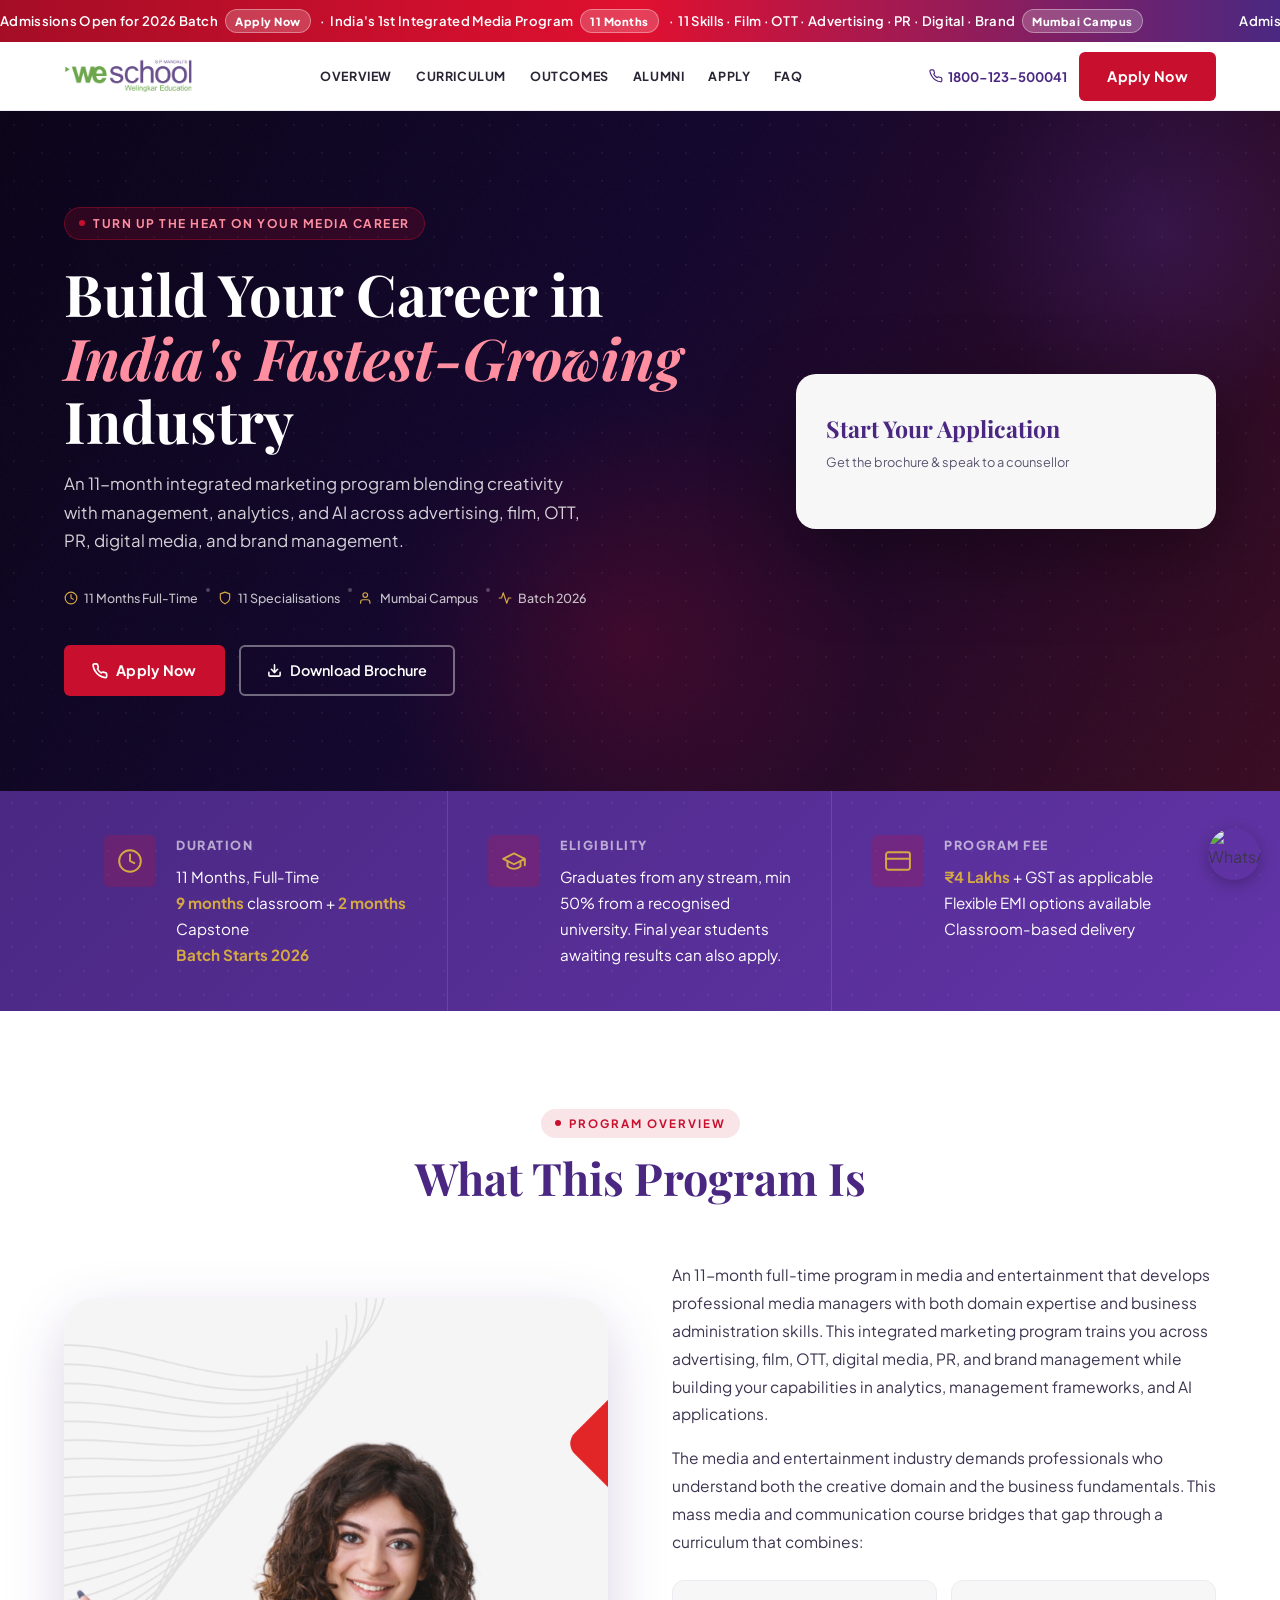
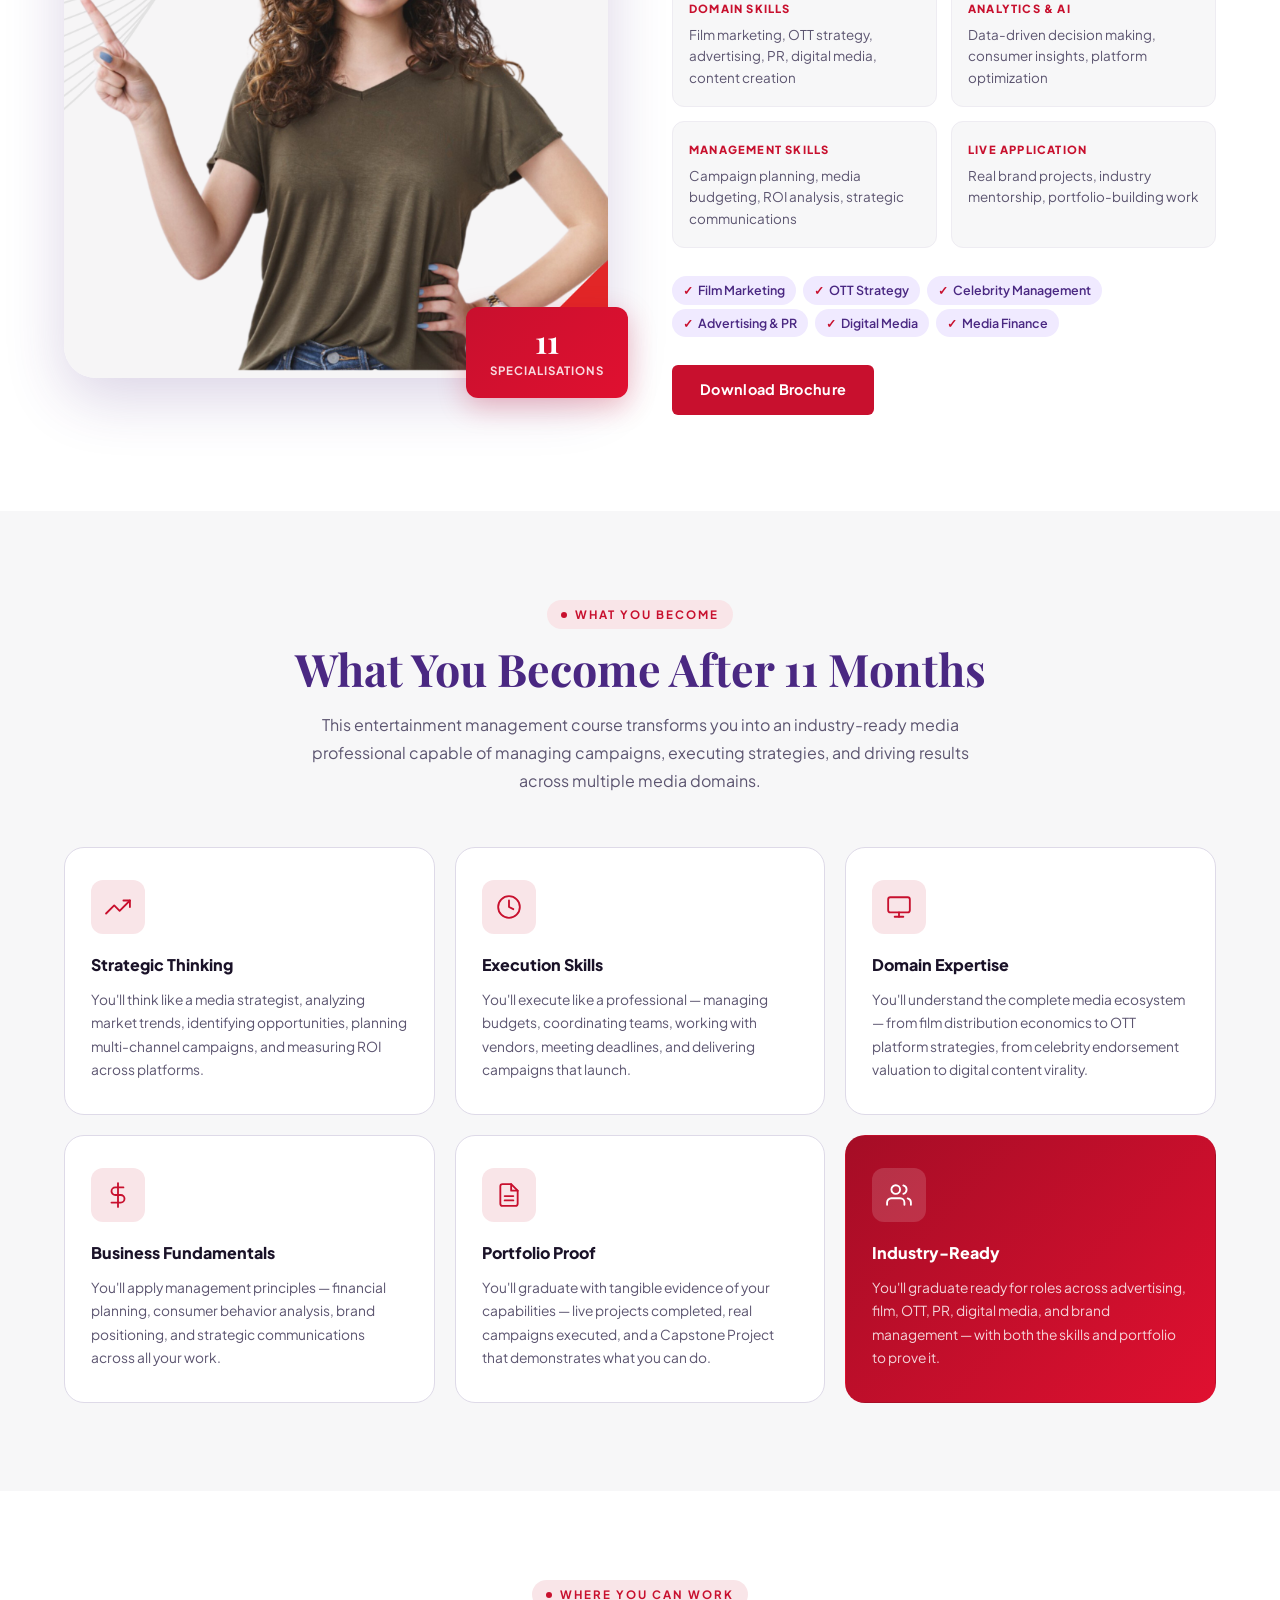
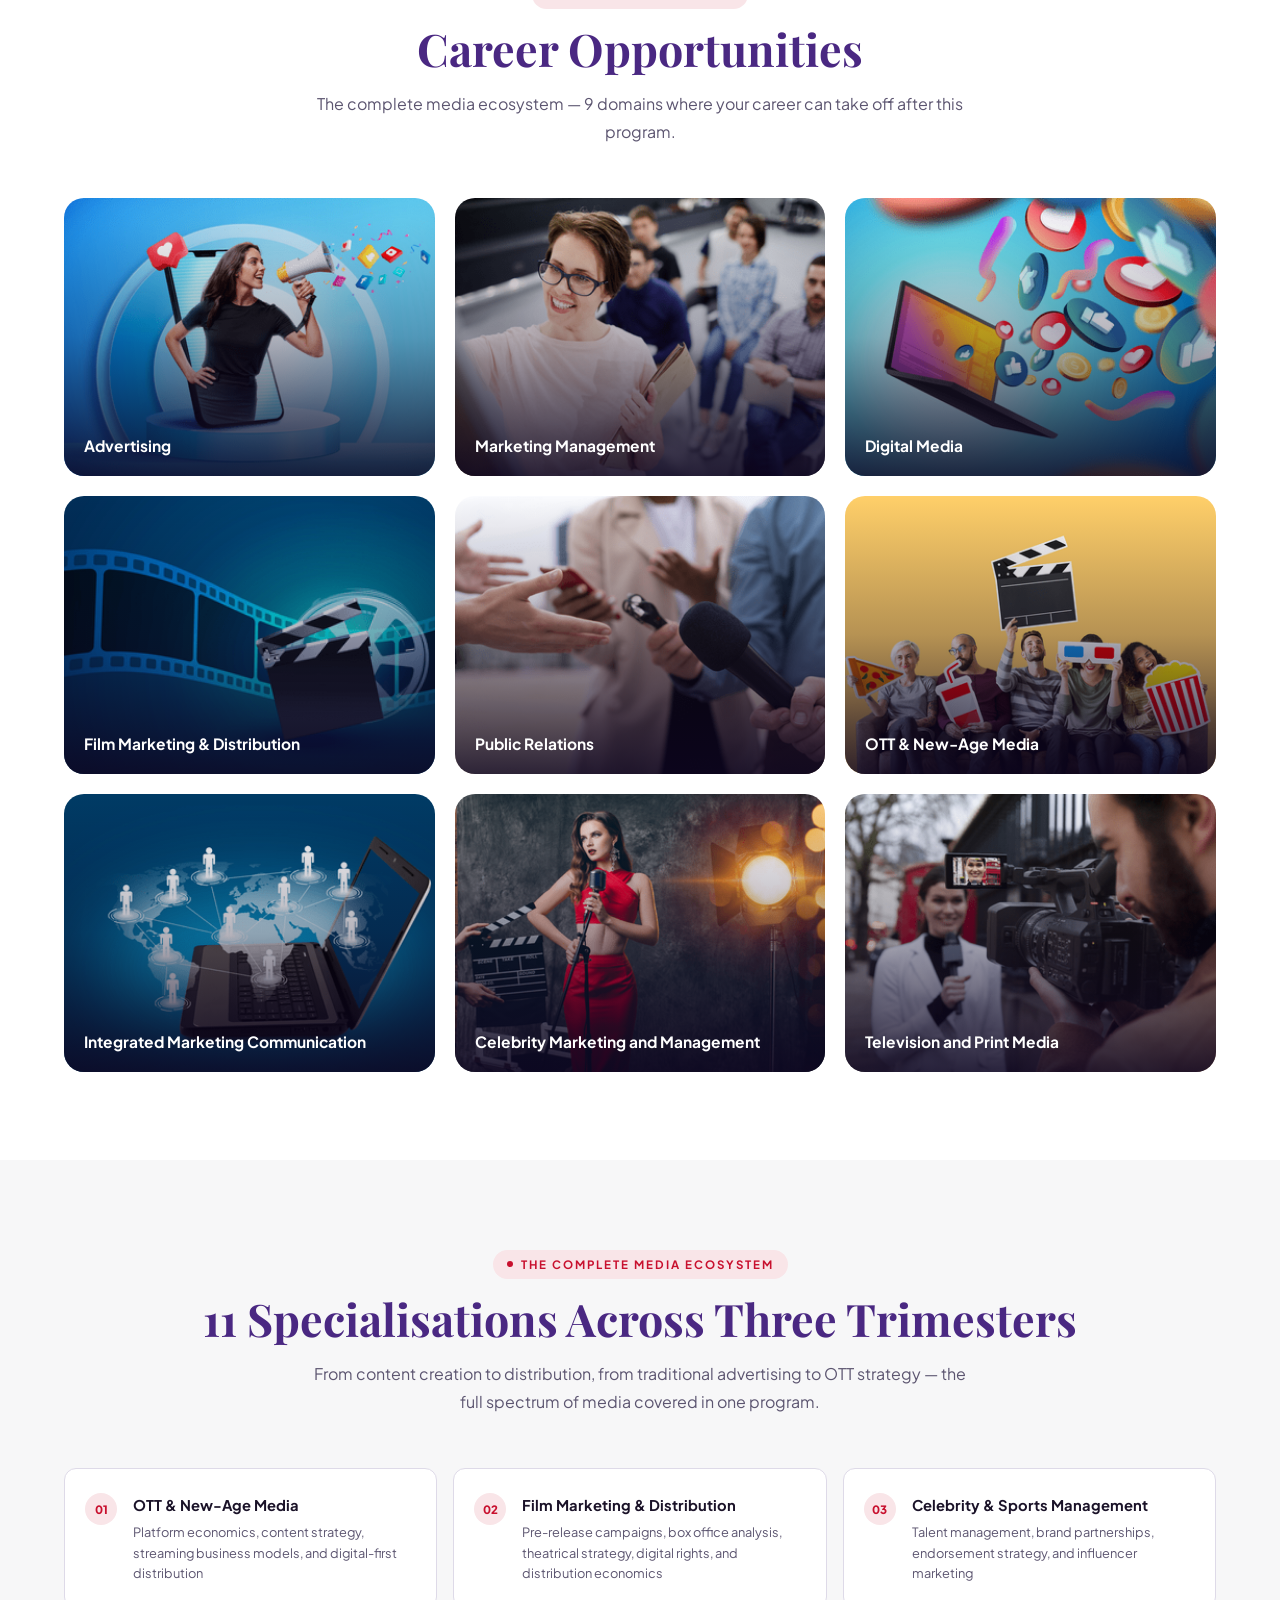
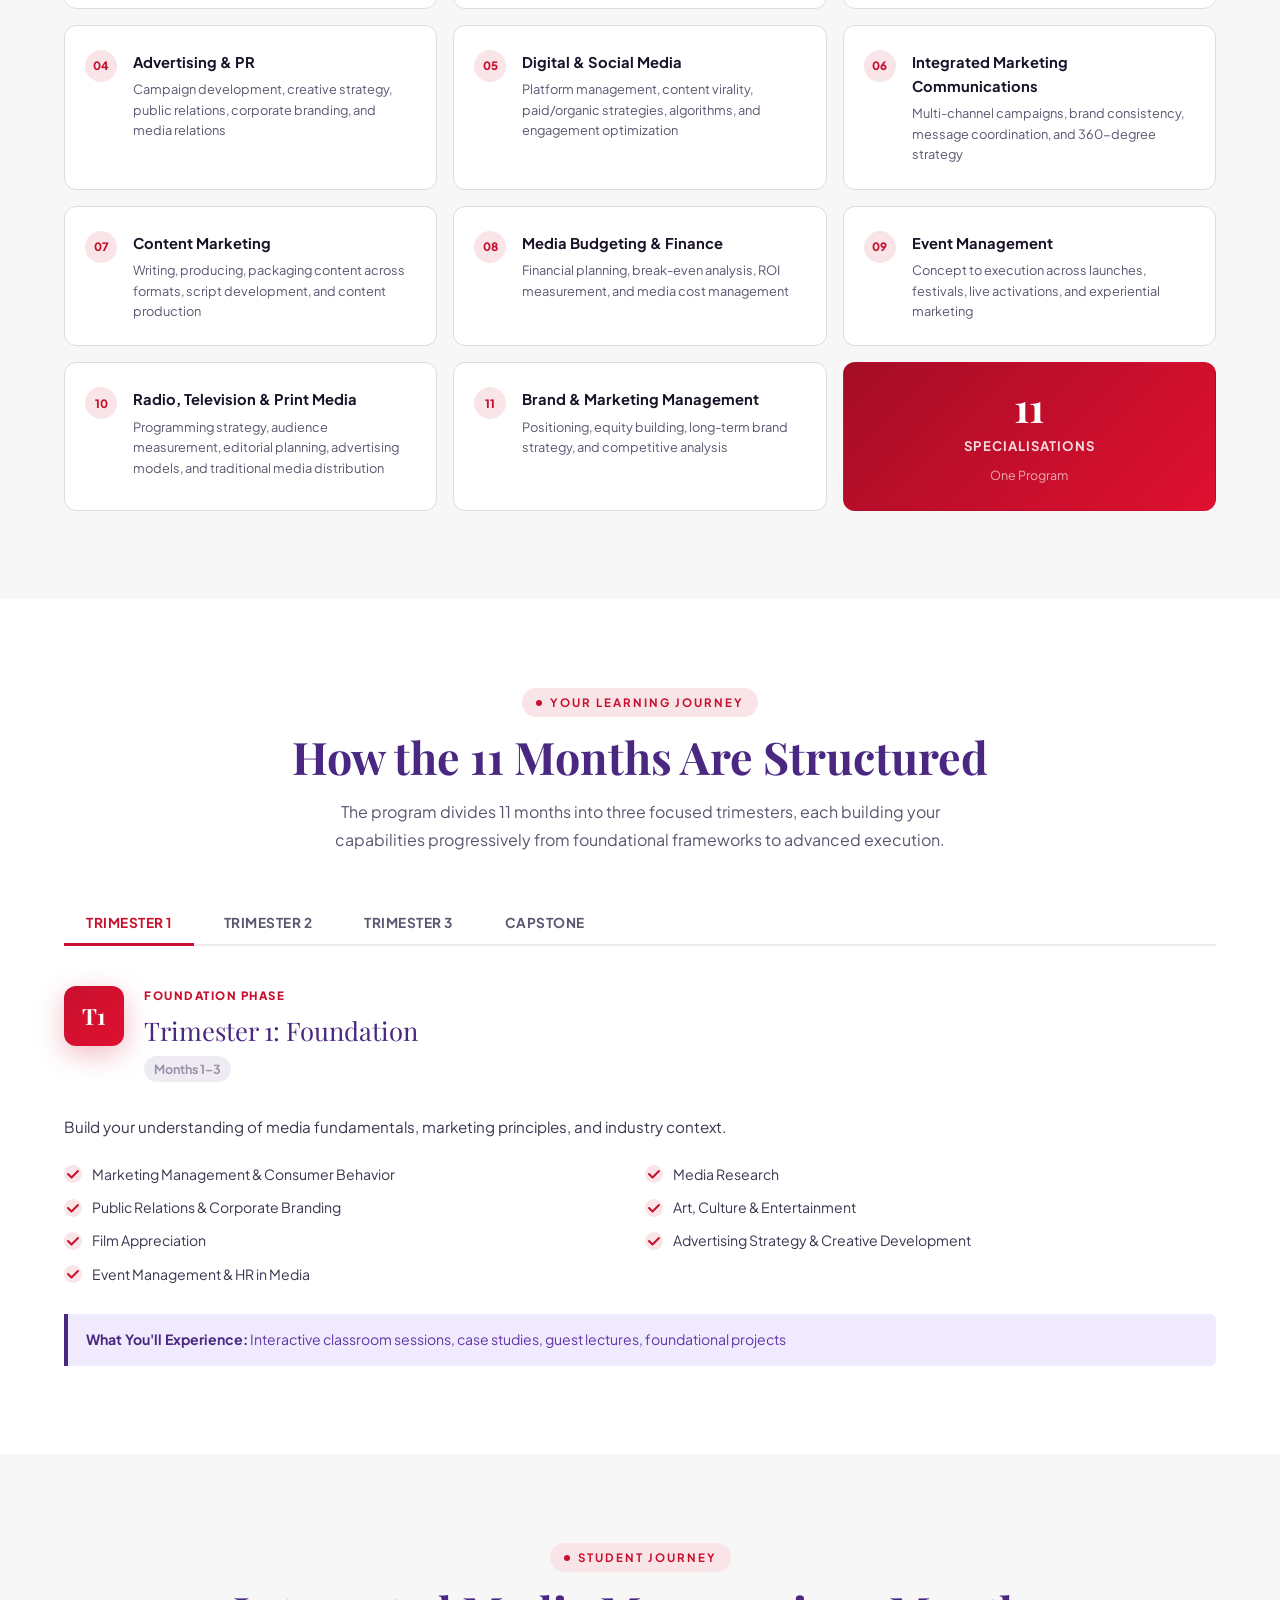
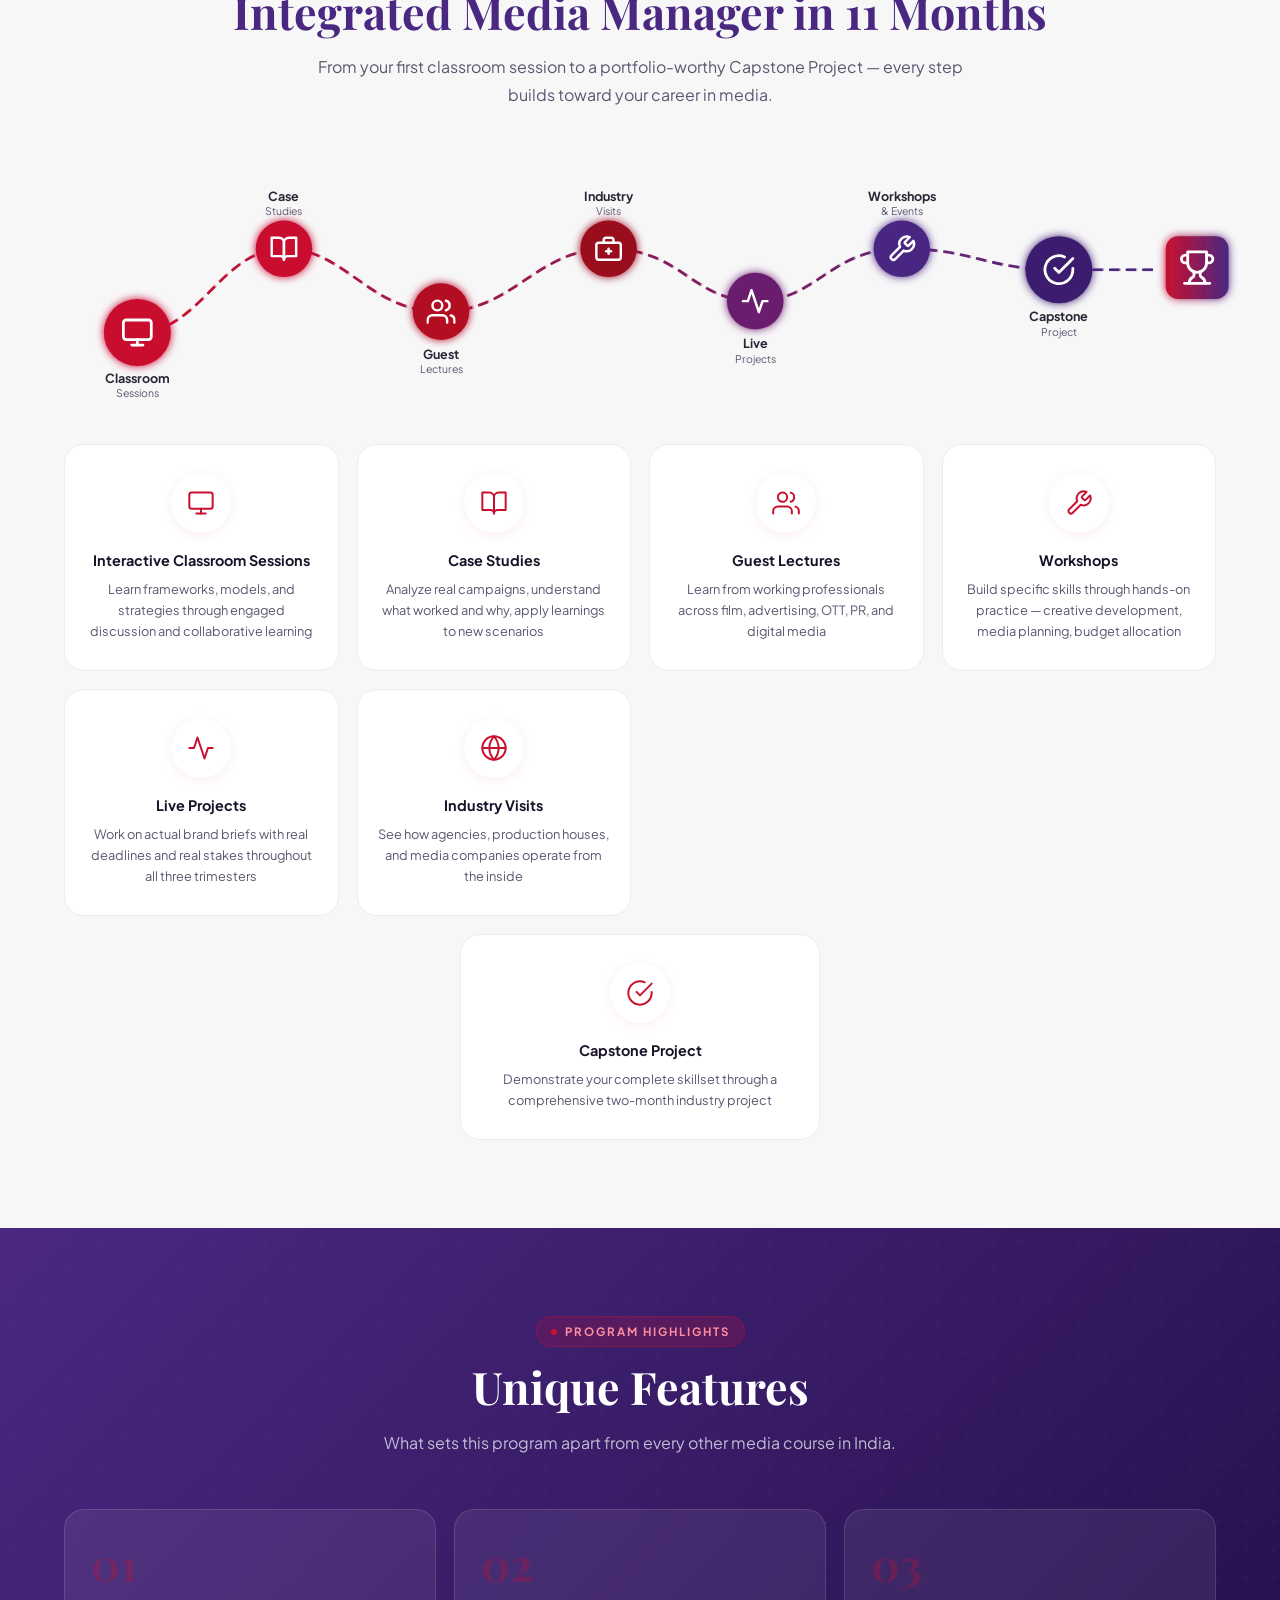
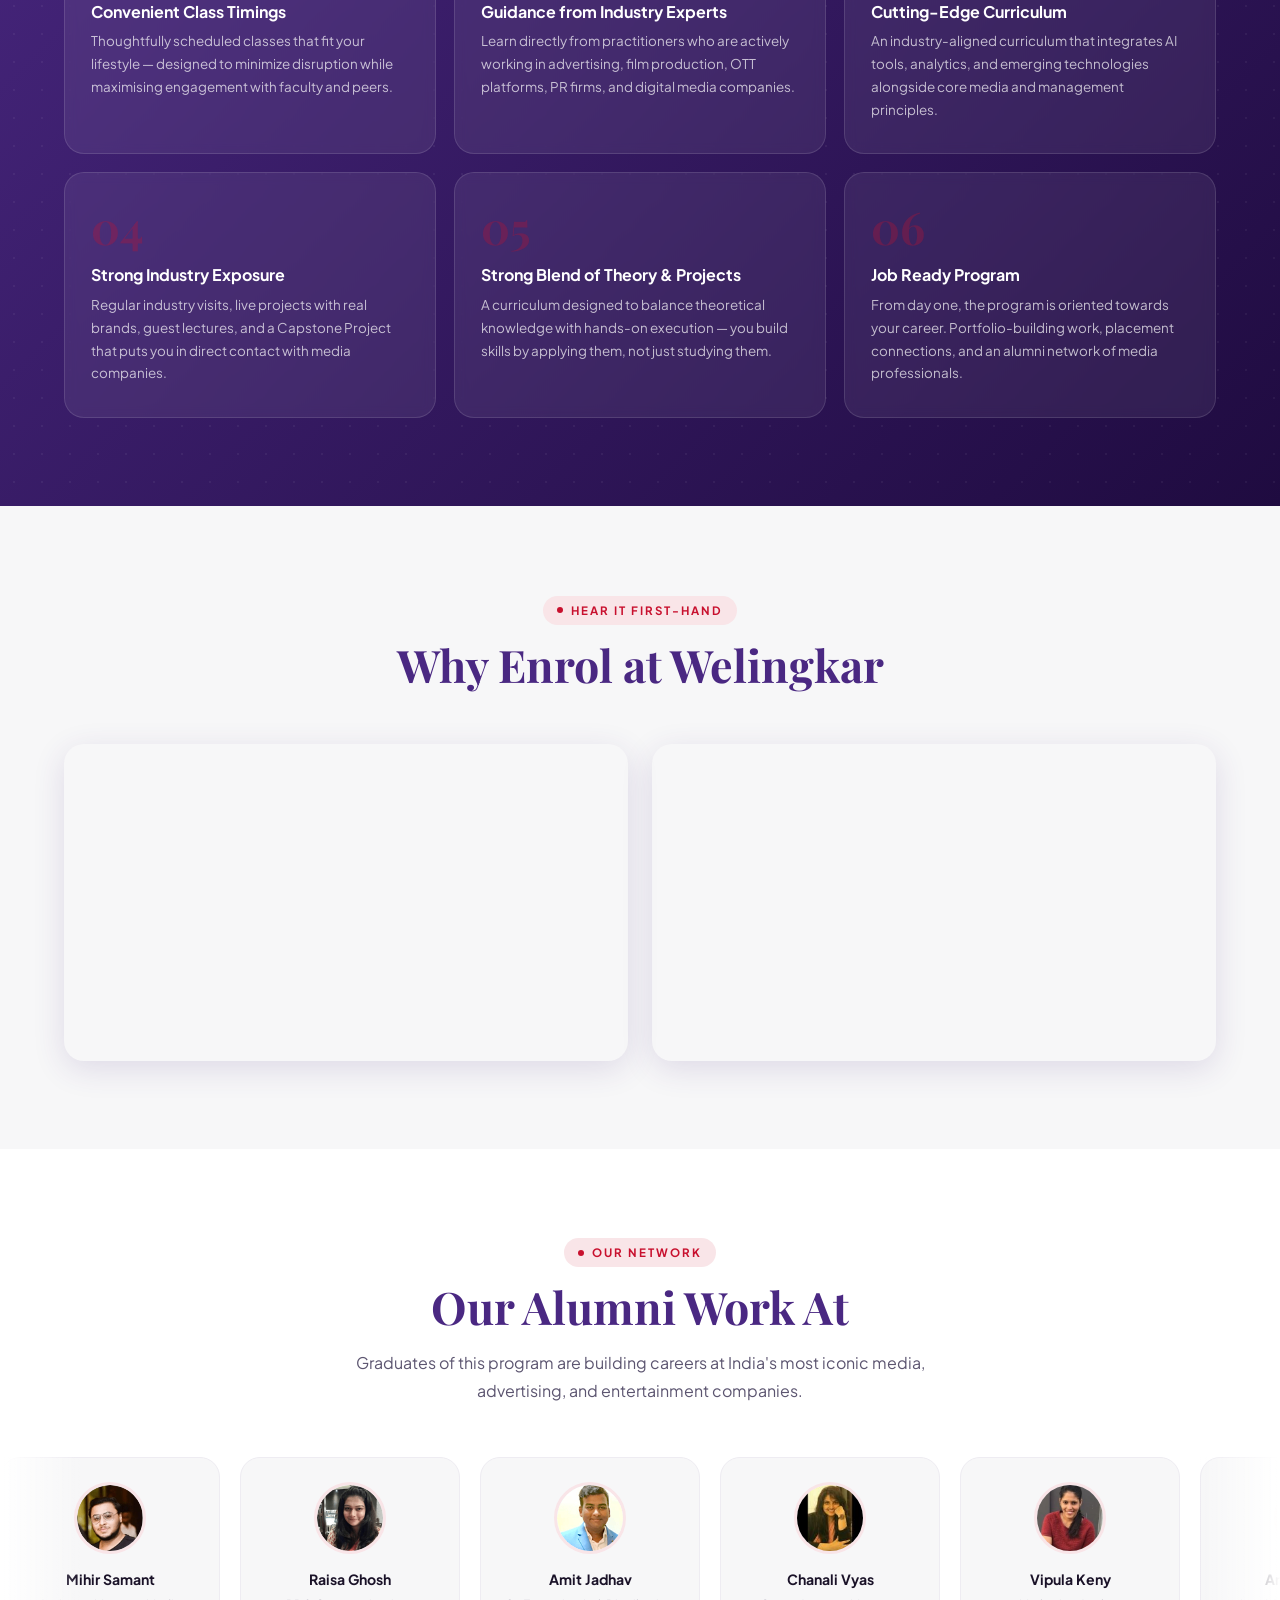
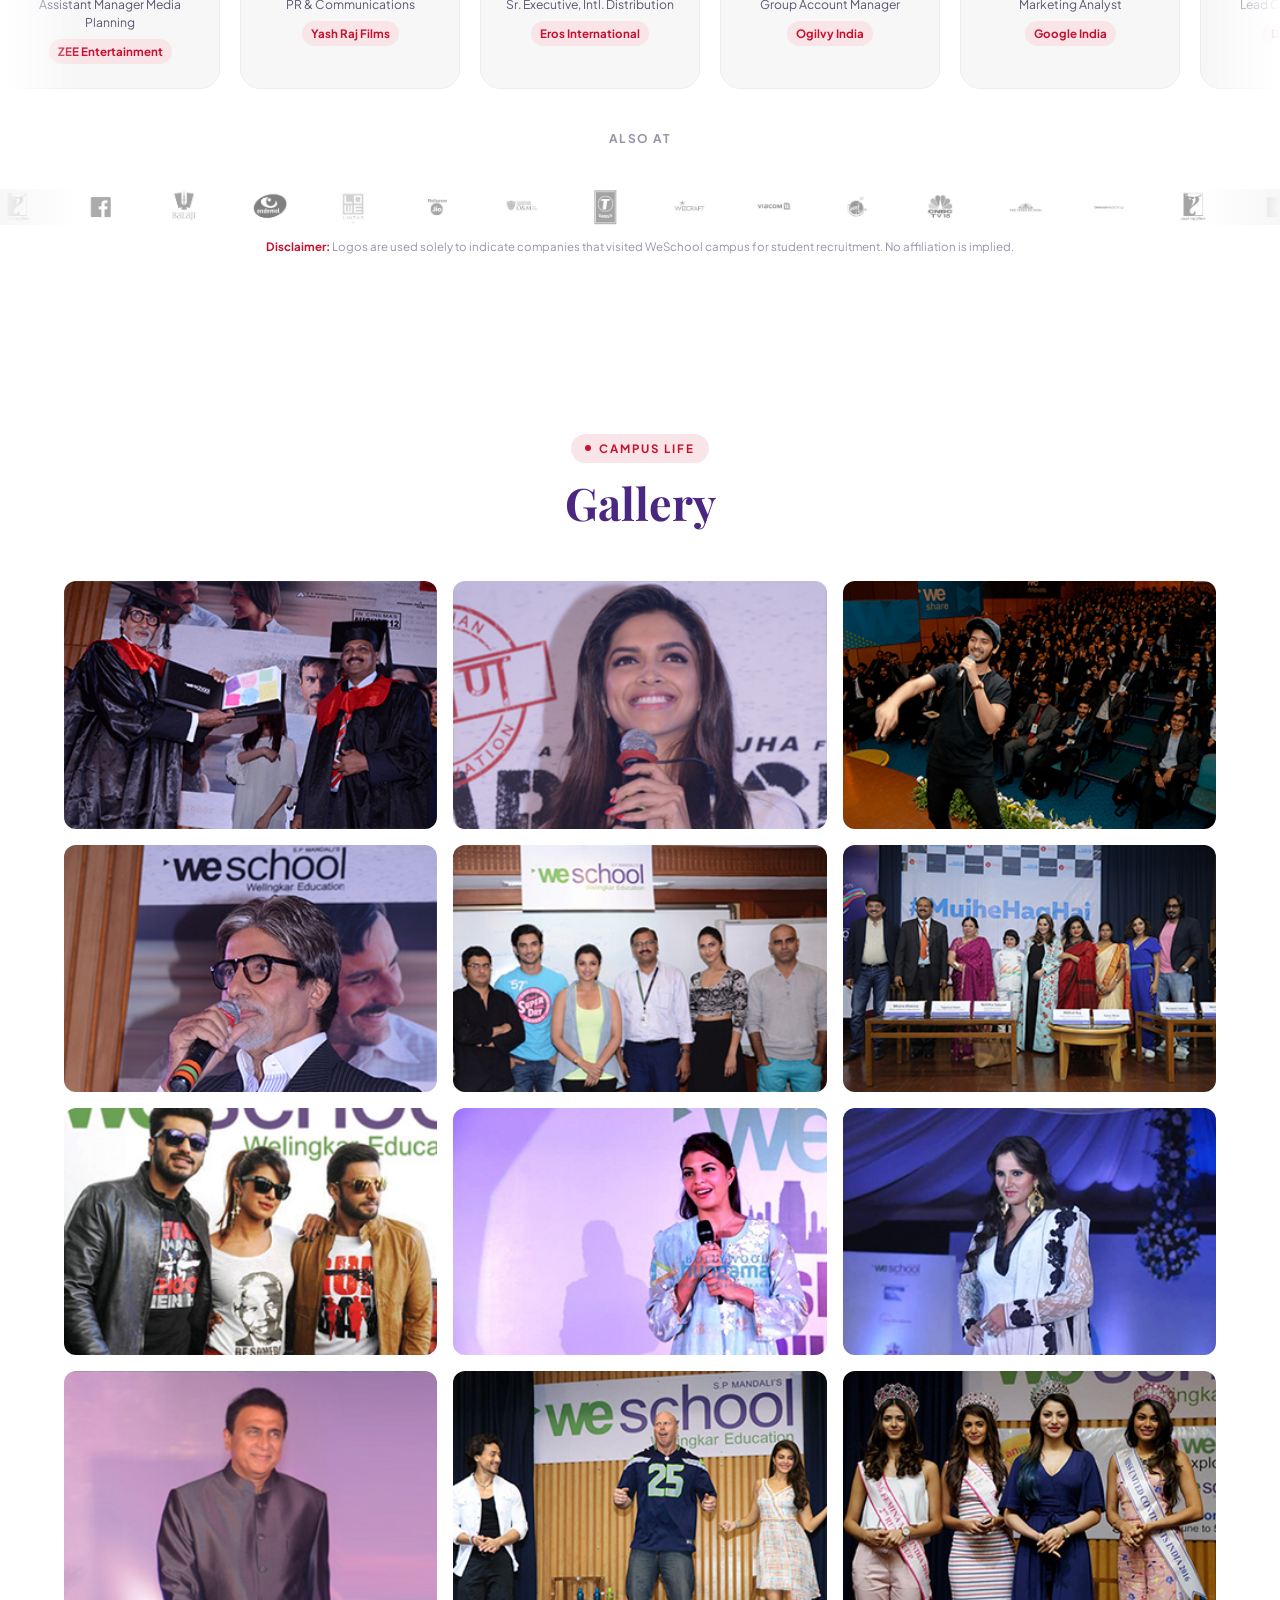
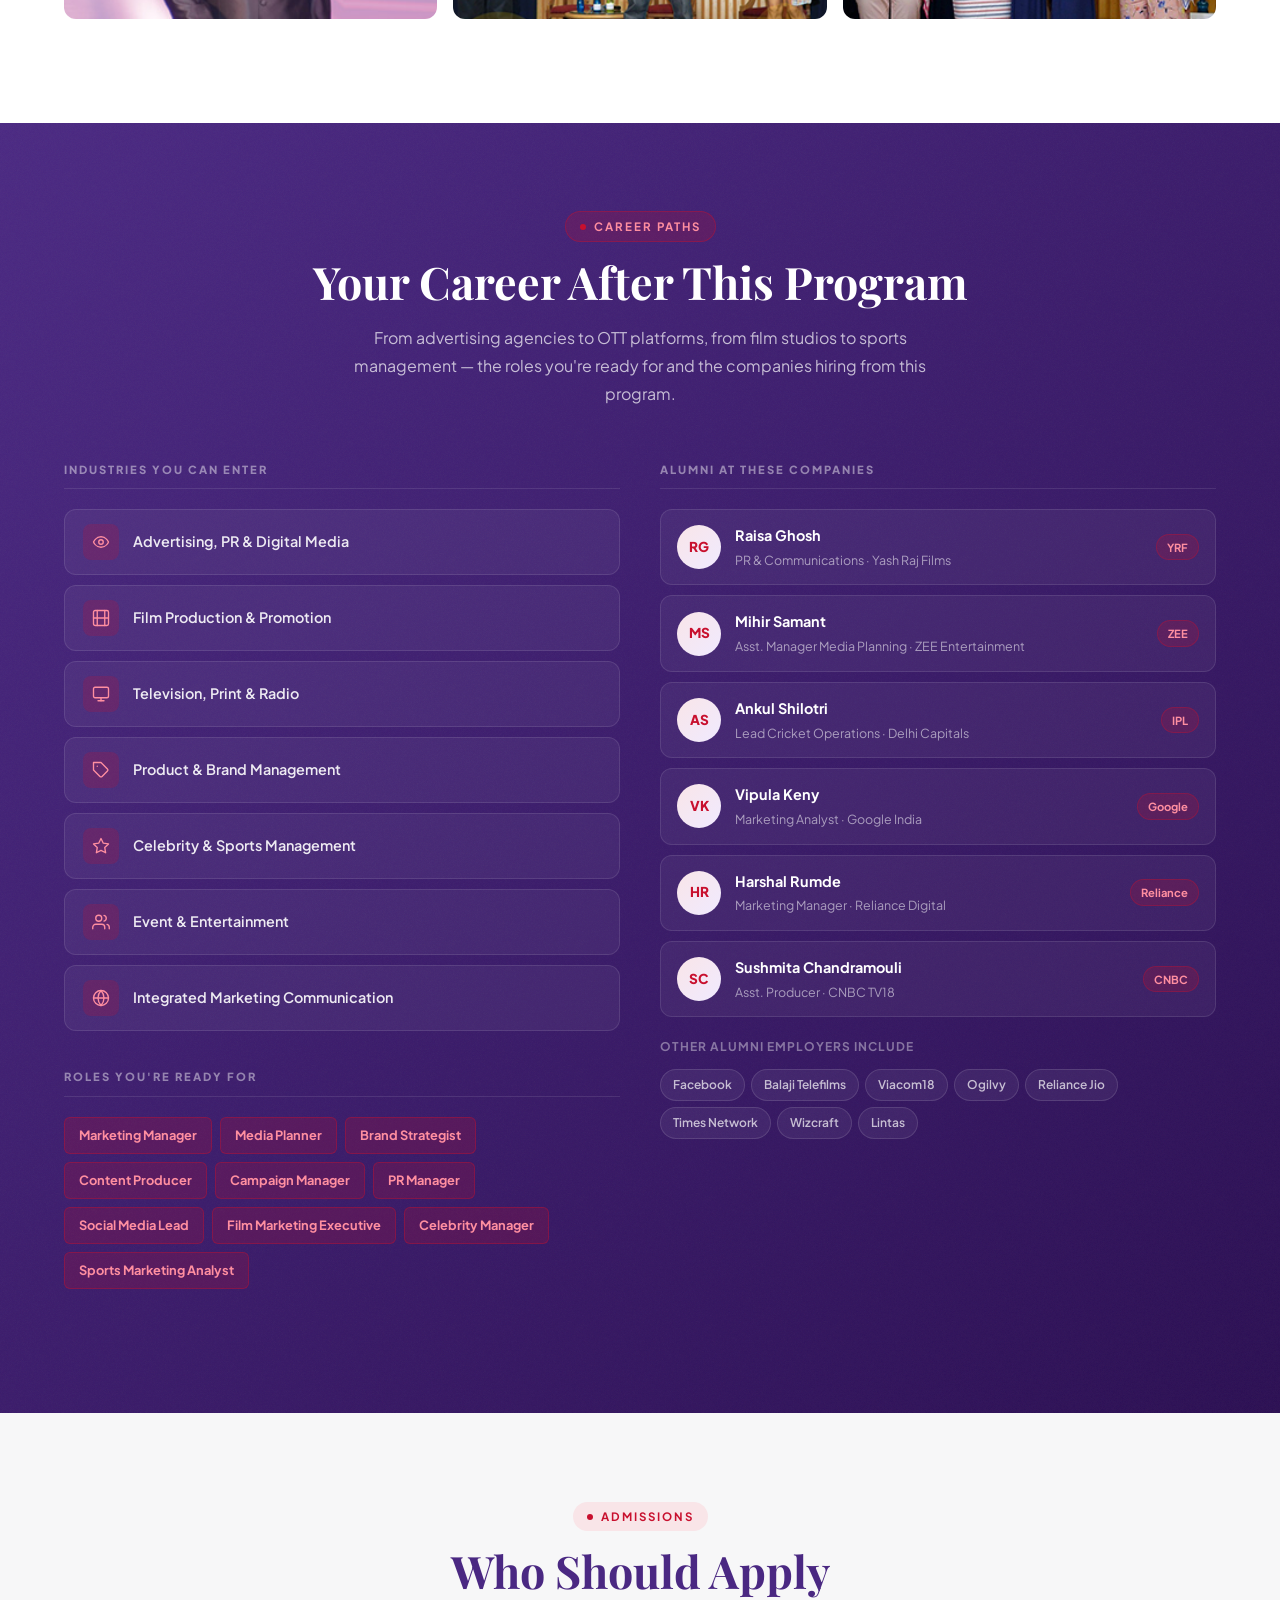
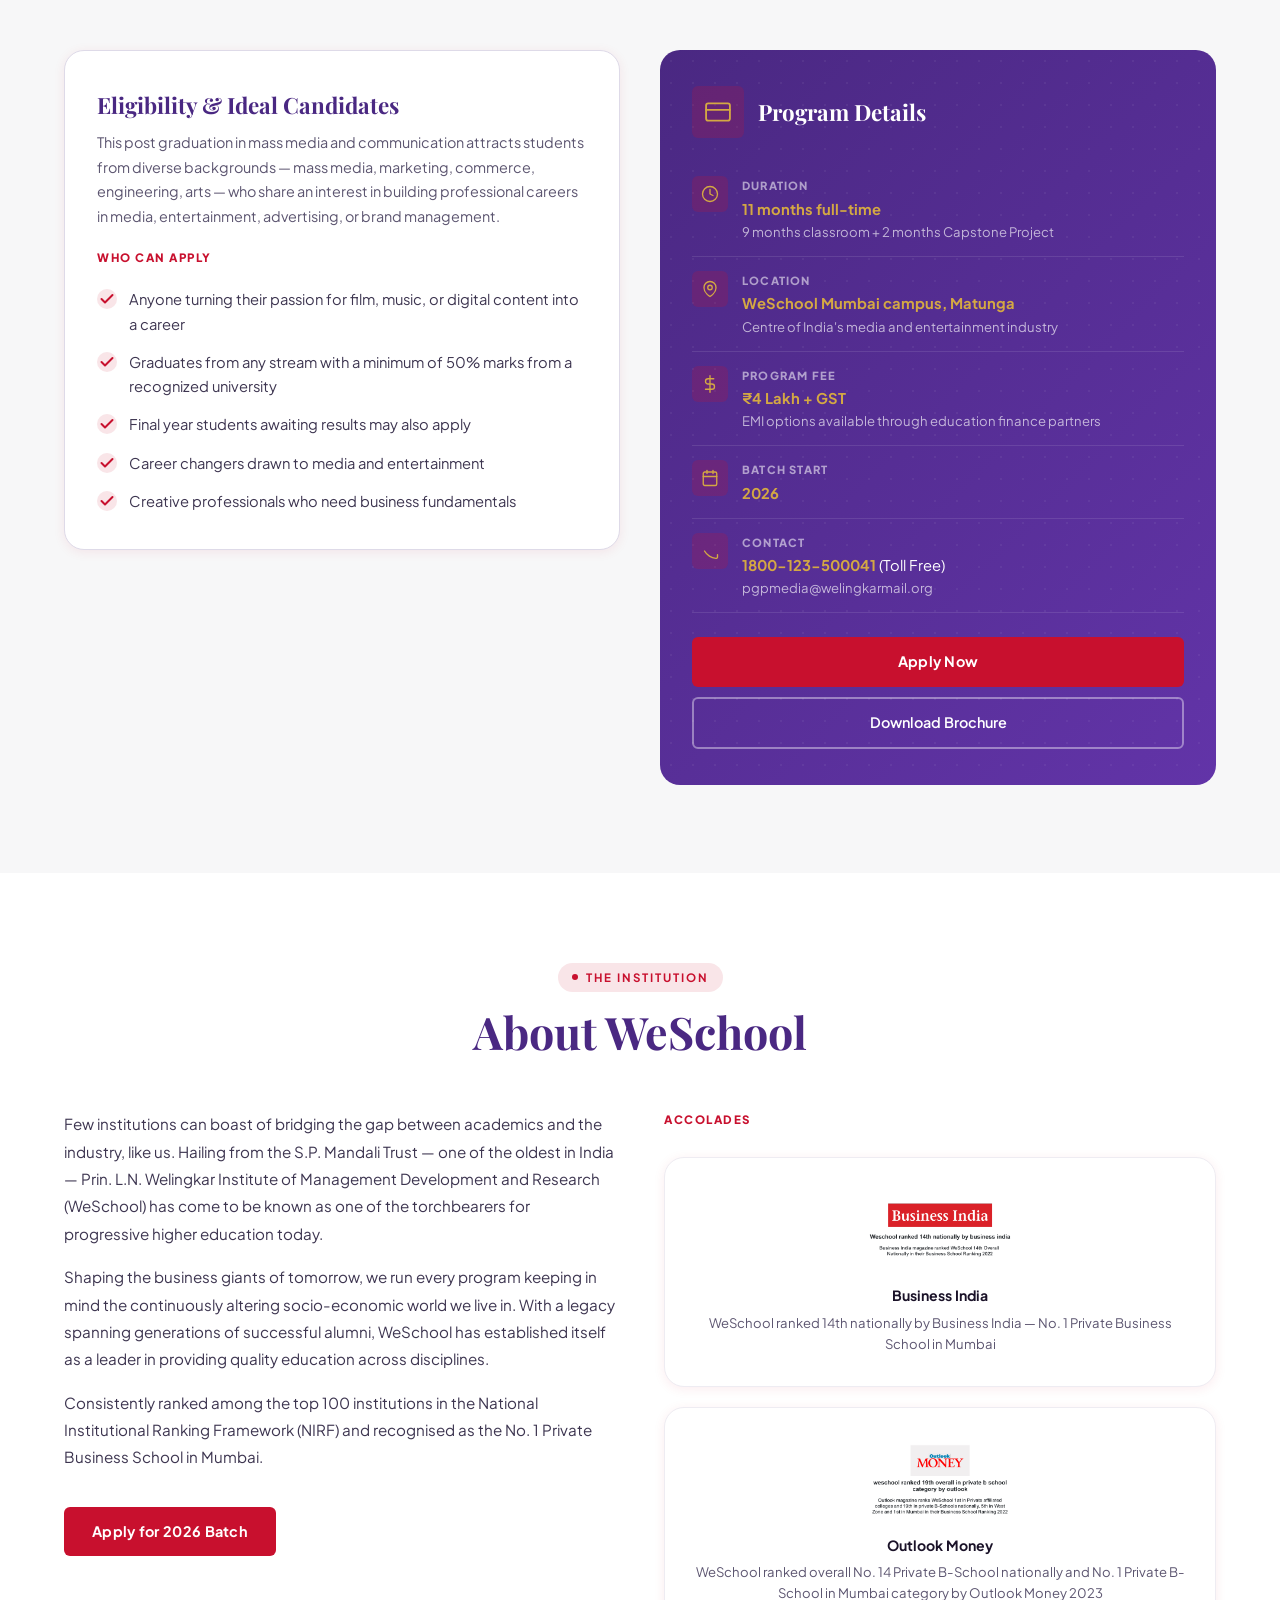
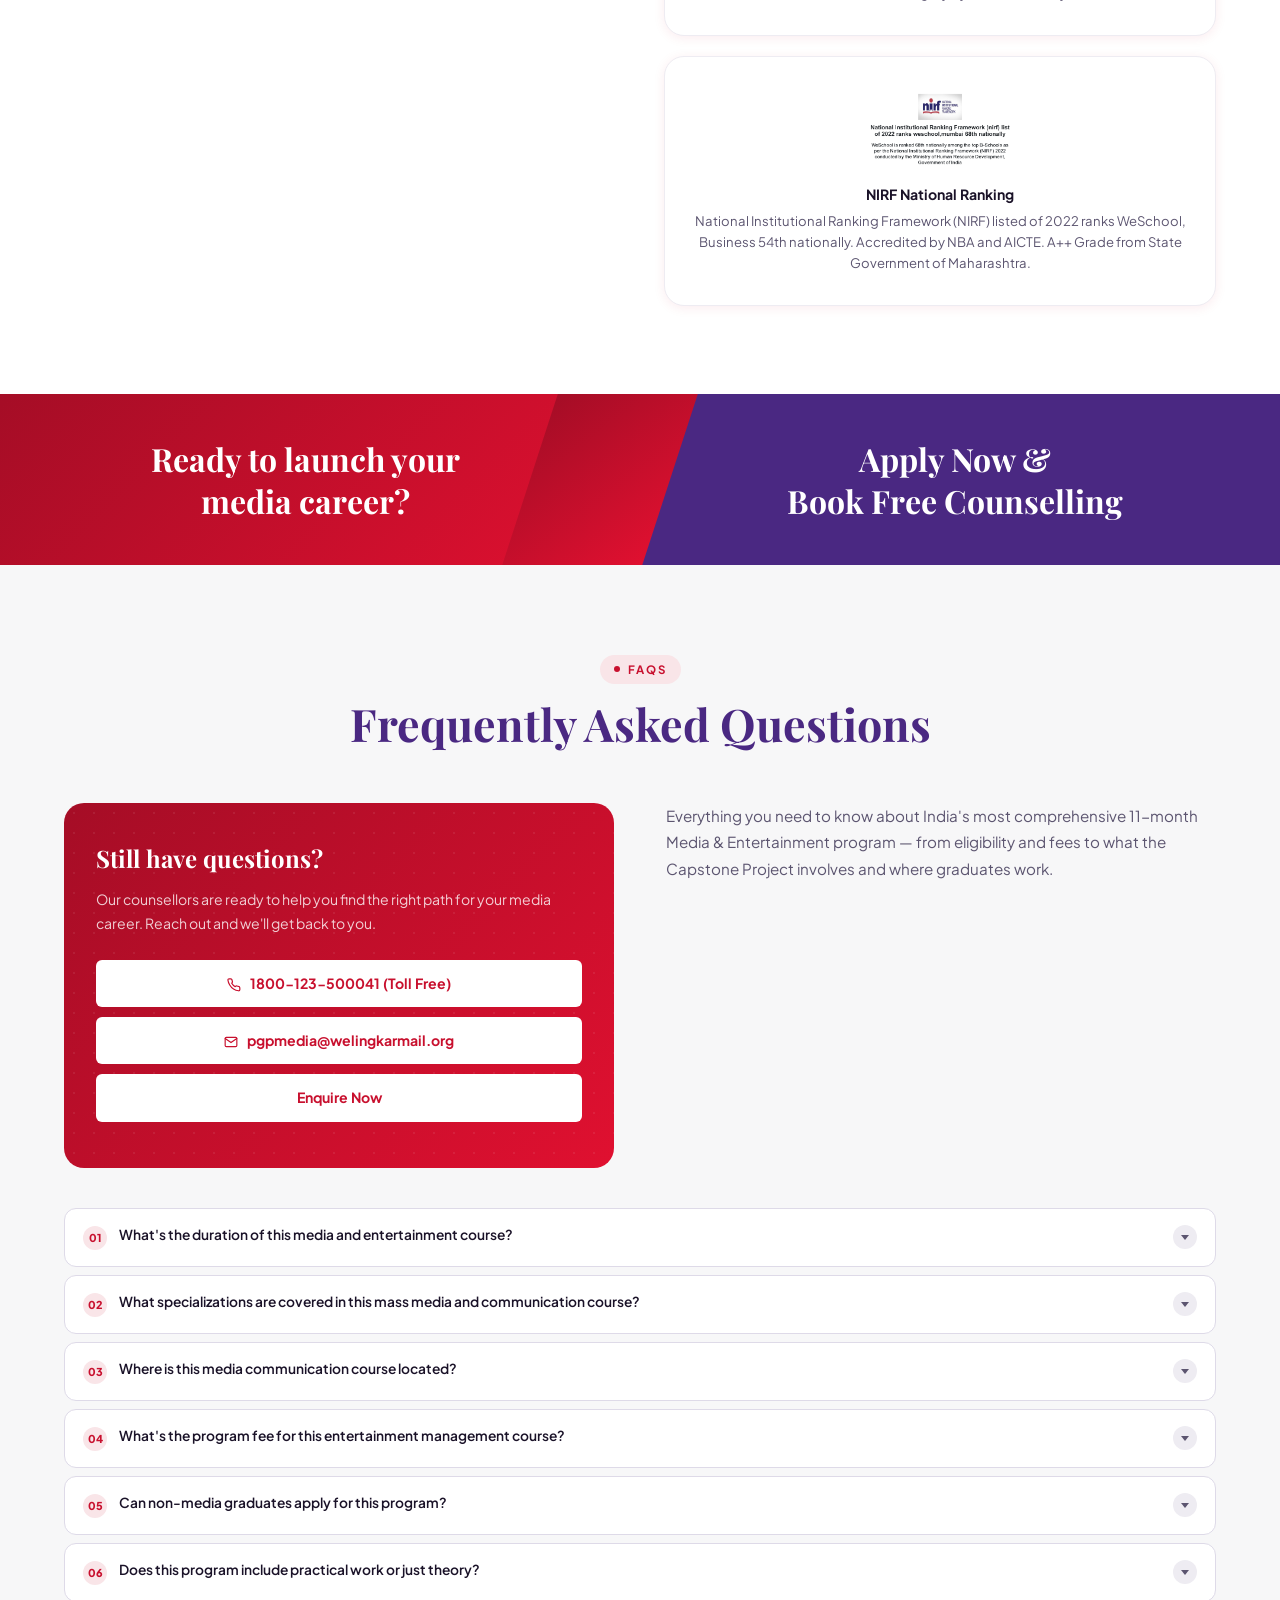
==== index2.html @ a5af004a "first commit" ====
<!doctype html>
<html lang="en">
  <head>
    <meta charset="utf-8" />
    <meta name="viewport" content="width=device-width, initial-scale=1" />
    <title>WeSchool | PG Program in Media & Entertainment – 11 Months</title>
    <meta name="description" content="Join WeSchool's 11-month full-time Post Graduate Program in Media & Entertainment. Build careers in advertising, film, OTT, PR, digital media & brand management." />
    <link rel="preconnect" href="https://fonts.googleapis.com" />
    <link rel="preconnect" href="https://fonts.gstatic.com" crossorigin />
    <link href="https://fonts.googleapis.com/css2?family=Playfair+Display:ital,wght@0,700;0,800;0,900;1,700;1,800&family=Plus+Jakarta+Sans:wght@300;400;500;600;700;800&display=swap" rel="stylesheet" />
    <style>
/* ═══════════════════════════════════
   DESIGN TOKENS
═══════════════════════════════════ */
:root {
  --red: #c8102e;
  --red-dark: #a50d26;
  --red-light: #f9e5e8;
  --red-mid: #e01030;
  /* TONED DOWN PURPLE — mid purple instead of very dark */
  --purple: #4a2882;
  --purple-mid: #6234a8;
  --purple-soft: #8b5fcf;
  --purple-pale: #f0eaff;
  --gold: #d4a843;
  --white: #ffffff;
  --off-white: #faf9fc;
  --gray-50: #f7f7f8;
  --gray-100: #eeecf2;
  --gray-200: #dedae8;
  --gray-400: #9a92aa;
  --gray-600: #5c5570;
  --gray-800: #2a2535;
  --text-body: #3d3550;
  --text-dark: #1a1228;
  --radius-sm: 6px;
  --radius-md: 12px;
  --radius-lg: 20px;
  --radius-xl: 32px;
  --shadow-sm: 0 2px 12px rgba(200,16,46,0.08);
  --shadow-md: 0 8px 32px rgba(74,40,130,0.14);
  --shadow-lg: 0 20px 60px rgba(74,40,130,0.2);
  --shadow-red: 0 8px 28px rgba(200,16,46,0.28);
  --trans: 0.28s cubic-bezier(0.4,0,0.2,1);
  --font-display: "Playfair Display", Georgia, serif;
  --font-body: "Plus Jakarta Sans", sans-serif;
  --max-w: 1200px;
}

*,*::before,*::after { box-sizing:border-box; margin:0; padding:0; }
html { scroll-behavior:smooth; font-size:16px; }
body { font-family:var(--font-body); color:var(--text-body); background:var(--white); overflow-x:hidden; line-height:1.65; }
img { max-width:100%; display:block; }
a { text-decoration:none; color:inherit; }
ul { list-style:none; padding:0; margin:0; }
iframe { border:0; }
button { font-family:inherit; cursor:pointer; }

.container { width:100%; max-width:var(--max-w); margin:0 auto; padding:0 24px; }
.section-pad { padding:88px 0; }
.section-pad-sm { padding:64px 0; }

/* EYEBROW */
.eyebrow {
  display:inline-flex; align-items:center; gap:8px;
  font-size:0.72rem; font-weight:700; letter-spacing:2px; text-transform:uppercase;
  color:var(--red); background:var(--red-light); padding:5px 14px; border-radius:30px; margin-bottom:14px;
}
.eyebrow-dot {
  width:6px; height:6px; background:var(--red); border-radius:50%; animation:pulse 1.8s infinite;
}
@keyframes pulse {
  0%,100%{box-shadow:0 0 0 0 rgba(200,16,46,0.5);}
  60%{box-shadow:0 0 0 7px rgba(200,16,46,0);}
}

/* SECTION TITLES */
.section-title {
  font-family:var(--font-display); font-size:clamp(1.9rem,3.5vw,2.8rem);
  color:var(--purple); line-height:1.18; margin-bottom:0.9rem;
}
.section-sub { font-size:1rem; color:var(--gray-600); line-height:1.75; max-width:660px; }
.text-center { text-align:center; }
.text-center .section-sub { margin:0 auto; }

/* BUTTONS */
.btn-red {
  display:inline-flex; align-items:center; gap:8px;
  background:var(--red); color:#fff; font-family:var(--font-body);
  font-size:0.9rem; font-weight:700; padding:13px 28px; border-radius:var(--radius-sm);
  border:none; cursor:pointer; transition:all var(--trans); letter-spacing:0.3px;
}
.btn-red:hover { background:var(--red-dark); transform:translateY(-2px); box-shadow:var(--shadow-red); }
.btn-outline-white {
  display:inline-flex; align-items:center; gap:8px;
  background:transparent; color:#fff; font-family:var(--font-body);
  font-size:0.9rem; font-weight:600; padding:12px 26px; border-radius:var(--radius-sm);
  border:2px solid rgba(255,255,255,0.4); cursor:pointer; transition:all var(--trans);
}
.btn-outline-white:hover { border-color:#fff; background:rgba(255,255,255,0.1); }
.btn-purple {
  display:inline-flex; align-items:center; gap:8px;
  background:var(--purple); color:#fff; font-family:var(--font-body);
  font-size:0.88rem; font-weight:700; padding:11px 24px; border-radius:var(--radius-sm);
  border:none; cursor:pointer; transition:all var(--trans);
}
.btn-purple:hover { background:var(--purple-mid); transform:translateY(-2px); box-shadow:var(--shadow-md); }

/* REVEAL ANIMATION */
.reveal { opacity:0; transform:translateY(24px); transition:opacity 0.6s ease,transform 0.6s ease; }
.reveal.visible { opacity:1; transform:none; }
.rv1 { transition-delay:0.1s; }
.rv2 { transition-delay:0.2s; }
.rv3 { transition-delay:0.3s; }

/* ═══════════════════════════════════
   ANNOUNCEMENT BAR
═══════════════════════════════════ */
.ann-bar {
  background:linear-gradient(90deg,var(--red-dark),var(--red-mid),var(--purple));
  color:#fff; overflow:hidden; padding:9px 0; position:relative; z-index:200;
}
.ann-track {
  display:flex; white-space:nowrap; animation:scroll-left 40s linear infinite;
}
.ann-track:hover { animation-play-state:paused; }
.ann-text { font-size:0.82rem; font-weight:600; padding-right:80px; letter-spacing:0.3px; }
.ann-tag {
  display:inline-block; background:rgba(255,255,255,0.2); border:1px solid rgba(255,255,255,0.35);
  color:#fff; font-size:0.7rem; font-weight:800; padding:2px 9px; border-radius:20px; margin:0 5px; letter-spacing:0.5px;
}
@keyframes scroll-left {
  from { transform:translateX(100vw); }
  to { transform:translateX(-100%); }
}

/* ═══════════════════════════════════
   HEADER / NAV
═══════════════════════════════════ */
.site-header {
  position:sticky; top:0; z-index:999;
  background:rgba(255,255,255,0.97); backdrop-filter:blur(14px); -webkit-backdrop-filter:blur(14px);
  border-bottom:1px solid var(--gray-100); transition:box-shadow var(--trans);
}
.site-header.scrolled { box-shadow:0 4px 24px rgba(74,40,130,0.1); }
.nav-inner { display:flex; align-items:center; justify-content:space-between; height:68px; gap:16px; }
.nav-logo img { height:44px; width:auto; }
.nav-links { display:flex; align-items:center; gap:2px; flex:1; justify-content:center; }
.nav-links a {
  font-size:0.78rem; font-weight:700; color:var(--gray-800); padding:6px 11px;
  border-radius:var(--radius-sm); letter-spacing:0.6px; text-transform:uppercase; transition:all var(--trans);
}
.nav-links a:hover { color:var(--red); background:var(--red-light); }
.nav-right { display:flex; align-items:center; gap:12px; }
.nav-phone { font-size:0.82rem; font-weight:700; color:var(--purple); display:flex; align-items:center; gap:5px; }
.nav-phone svg { width:14px; height:14px; stroke:var(--purple); fill:none; stroke-width:2; stroke-linecap:round; stroke-linejoin:round; }
.nav-toggle {
  display:none; flex-direction:column; justify-content:center; gap:5px;
  width:36px; height:36px; background:none; border:none; cursor:pointer; padding:4px;
}
.nav-toggle span { display:block; width:100%; height:2px; background:var(--purple); border-radius:2px; transition:all var(--trans); }
.nav-toggle.open span:nth-child(1) { transform:translateY(7px) rotate(45deg); }
.nav-toggle.open span:nth-child(2) { opacity:0; }
.nav-toggle.open span:nth-child(3) { transform:translateY(-7px) rotate(-45deg); }
.nav-mobile {
  display:none; flex-direction:column; background:#fff;
  border-top:1px solid var(--gray-100); padding:16px 24px 20px; gap:4px;
}
.nav-mobile a { font-size:0.88rem; font-weight:600; color:var(--gray-800); padding:10px 12px; border-radius:var(--radius-sm); text-transform:uppercase; letter-spacing:0.4px; transition:all var(--trans); }
.nav-mobile a:hover { color:var(--red); background:var(--red-light); }
.nav-mobile .btn-red { margin-top:8px; justify-content:center; }

/* ═══════════════════════════════════
   HERO — with background image
═══════════════════════════════════ */
.hero {
  position:relative;
  background-color:#0d0520;
  background-image:url('/images/banner/1.png');
  background-size:cover;
  background-position:center top;
  background-repeat:no-repeat;
  min-height:680px;
  display:flex;
  align-items:center;
  overflow:hidden;
}
/* Dark overlay so text stays readable over any image */
.hero-overlay {
  position:absolute; inset:0;
  background:linear-gradient(120deg,rgba(8,2,20,0.82) 0%,rgba(20,5,50,0.72) 45%,rgba(92,15,32,0.55) 100%);
  z-index:1;
}
.hero-noise {
  position:absolute; inset:0;
  background-image:url("data:image/svg+xml,%3Csvg viewBox='0 0 256 256' xmlns='http://www.w3.org/2000/svg'%3E%3Cfilter id='n'%3E%3CfeTurbulence type='fractalNoise' baseFrequency='.9' numOctaves='4' stitchTiles='stitch'/%3E%3C/filter%3E%3Crect width='100%25' height='100%25' filter='url(%23n)' opacity='.03'/%3E%3C/svg%3E");
  background-size:128px; pointer-events:none; z-index:2;
}
.hero-dots {
  position:absolute; inset:0;
  background-image:radial-gradient(rgba(255,255,255,0.05) 1px,transparent 1px);
  background-size:28px 28px; pointer-events:none; z-index:2;
}
.hero-glow-red {
  position:absolute; bottom:-100px; right:400px;
  width:500px; height:500px; border-radius:50%;
  background:radial-gradient(circle,rgba(200,16,46,0.2) 0%,transparent 70%);
  pointer-events:none; z-index:2;
}
.hero-glow-purple {
  position:absolute; top:-80px; right:-80px;
  width:400px; height:400px; border-radius:50%;
  background:radial-gradient(circle,rgba(98,52,168,0.25) 0%,transparent 70%);
  pointer-events:none; z-index:2;
}
.hero-inner {
  position:relative; z-index:10;
  display:grid; grid-template-columns:1fr 420px; gap:56px;
  align-items:center; width:100%; max-width:var(--max-w); margin:0 auto; padding:72px 24px;
}
.hero-content { color:#fff; }
.hero-pre {
  display:inline-flex; align-items:center; gap:8px;
  background:rgba(200,16,46,0.18); border:1px solid rgba(200,16,46,0.4);
  color:#ff8fa0; font-size:0.75rem; font-weight:700; letter-spacing:1.5px; text-transform:uppercase;
  padding:6px 14px; border-radius:30px; margin-bottom:22px; animation:fadeUp 0.6s ease both;
}
.hero-pre-dot { width:6px; height:6px; background:var(--red); border-radius:50%; animation:pulse 1.6s infinite; }
.hero-h1 { font-family:var(--font-display); font-size:clamp(2.2rem,4.5vw,3.7rem); line-height:1.1; color:#fff; margin-bottom:18px; animation:fadeUp 0.6s 0.1s ease both; }
.hero-h1 em { font-style:italic; color:#ff8fa0; }
.hero-sub { font-size:1.05rem; color:rgba(255,255,255,0.82); line-height:1.7; margin-bottom:32px; max-width:520px; animation:fadeUp 0.6s 0.2s ease both; }
.hero-pills { display:flex; flex-wrap:wrap; gap:8px; margin-bottom:36px; animation:fadeUp 0.6s 0.3s ease both; }
.hero-pill { display:flex; align-items:center; gap:6px; font-size:0.78rem; color:rgba(255,255,255,0.75); font-weight:500; }
.hero-pill svg { stroke:var(--gold); fill:none; stroke-width:2; stroke-linecap:round; stroke-linejoin:round; width:14px; height:14px; flex-shrink:0; }
.hero-pill-sep { width:4px; height:4px; background:rgba(255,255,255,0.25); border-radius:50%; }
.hero-ctas { display:flex; gap:14px; flex-wrap:wrap; animation:fadeUp 0.6s 0.4s ease both; }
.hero-form-card {
  background:rgba(255,255,255,0.97); border-radius:var(--radius-lg);
  padding:36px 30px; box-shadow:0 28px 80px rgba(0,0,0,0.35);
  animation:fadeRight 0.7s 0.2s ease both; position:relative; z-index:10;
}
.hero-form-title { font-family:var(--font-display); font-size:1.45rem; color:var(--purple); margin-bottom:4px; }
.hero-form-sub { font-size:0.8rem; color:var(--gray-600); margin-bottom:20px; }
@keyframes fadeUp { from{opacity:0;transform:translateY(24px);}to{opacity:1;transform:translateY(0);} }
@keyframes fadeRight { from{opacity:0;transform:translateX(30px);}to{opacity:1;transform:translateX(0);} }

/* ═══════════════════════════════════
   DETAILS STRIP
═══════════════════════════════════ */
.details-strip {
  background:linear-gradient(135deg,var(--purple) 0%,var(--purple-mid) 100%);
  position:relative; overflow:hidden;
}
.details-strip::before {
  content:""; position:absolute; inset:0;
  background-image:radial-gradient(rgba(255,255,255,0.05) 1px,transparent 1px);
  background-size:24px 24px; pointer-events:none;
}
.details-grid {
  position:relative; z-index:1;
  display:grid; grid-template-columns:repeat(3,1fr);
}
.detail-item {
  padding:44px 40px; border-right:1px solid rgba(255,255,255,0.12);
  display:flex; align-items:flex-start; gap:20px; transition:background var(--trans);
}
.detail-item:last-child { border-right:none; }
.detail-item:hover { background:rgba(255,255,255,0.05); }
.detail-icon {
  flex-shrink:0; width:52px; height:52px; background:rgba(200,16,46,0.22);
  border-radius:var(--radius-sm); display:flex; align-items:center; justify-content:center;
}
.detail-icon svg { width:26px; height:26px; stroke:var(--gold); fill:none; stroke-width:1.8; stroke-linecap:round; stroke-linejoin:round; }
.detail-content h3 { font-size:0.78rem; font-weight:800; color:rgba(255,255,255,0.6); text-transform:uppercase; letter-spacing:1.5px; margin-bottom:8px; }
.detail-content p { font-size:0.95rem; color:#fff; line-height:1.7; }
.detail-content strong { color:var(--gold); }

/* ═══════════════════════════════════
   PROGRAM OVERVIEW
═══════════════════════════════════ */
.overview-section { background:var(--white); padding:96px 0; }
.overview-grid { display:grid; grid-template-columns:1fr 1fr; gap:64px; align-items:center; margin-top:56px; }
.overview-visual { position:relative; }
.overview-img { border-radius:var(--radius-xl); overflow:hidden; box-shadow:var(--shadow-lg); position:relative; }
.overview-img img { width:100%; aspect-ratio:4/5; object-fit:cover; display:block; transition:transform 0.5s ease; }
.overview-img:hover img { transform:scale(1.03); }
.overview-img-badge {
  position:absolute; bottom:-20px; right:-20px;
  background:linear-gradient(135deg,var(--red),var(--red-mid));
  color:#fff; border-radius:var(--radius-md); padding:18px 24px;
  box-shadow:var(--shadow-red); text-align:center;
}
.overview-img-badge .num { font-family:var(--font-display); font-size:2rem; font-weight:700; line-height:1; }
.overview-img-badge .label { font-size:0.72rem; font-weight:700; letter-spacing:1px; text-transform:uppercase; opacity:0.85; margin-top:4px; }
.overview-pillars { display:grid; grid-template-columns:1fr 1fr; gap:14px; margin:24px 0; }
.pillar-card { background:var(--gray-50); border:1.5px solid var(--gray-100); border-radius:var(--radius-md); padding:18px 16px; transition:all var(--trans); }
.pillar-card:hover { border-color:var(--red-light); background:#fff; box-shadow:var(--shadow-sm); transform:translateY(-3px); }
.pillar-card-label { font-size:0.7rem; font-weight:800; letter-spacing:1.2px; text-transform:uppercase; color:var(--red); margin-bottom:6px; }
.pillar-card p { font-size:0.84rem; color:var(--gray-600); line-height:1.6; }
.overview-feature-tag {
  display:inline-flex; align-items:center; gap:5px;
  font-size:0.78rem; font-weight:600; color:var(--purple);
  background:var(--purple-pale); padding:4px 11px; border-radius:20px; margin:4px 4px 0 0;
}
.overview-feature-tag::before { content:"✓"; color:var(--red); font-weight:800; }

/* ═══════════════════════════════════
   PROGRAM OUTCOMES
═══════════════════════════════════ */
.outcomes-section { background:var(--gray-50); padding:88px 0; }
.outcomes-grid { display:grid; grid-template-columns:repeat(3,1fr); gap:20px; margin-top:52px; }
.outcome-card {
  background:#fff; border:1.5px solid var(--gray-200); border-radius:var(--radius-lg);
  padding:32px 26px; transition:all var(--trans); position:relative; overflow:hidden;
}
.outcome-card::before {
  content:""; position:absolute; top:0; left:0; width:100%; height:4px;
  background:linear-gradient(90deg,var(--red),var(--red-mid)); transform:scaleX(0);
  transform-origin:left; transition:transform var(--trans);
}
.outcome-card:hover { transform:translateY(-5px); box-shadow:var(--shadow-md); border-color:var(--red-light); }
.outcome-card:hover::before { transform:scaleX(1); }
.outcome-icon { width:54px; height:54px; background:var(--red-light); border-radius:var(--radius-md); display:flex; align-items:center; justify-content:center; margin-bottom:18px; transition:background var(--trans); }
.outcome-card:hover .outcome-icon { background:var(--red); }
.outcome-icon svg { width:26px; height:26px; stroke:var(--red); fill:none; stroke-width:1.7; stroke-linecap:round; stroke-linejoin:round; transition:stroke var(--trans); }
.outcome-card:hover .outcome-icon svg { stroke:#fff; }
.outcome-title { font-size:1rem; font-weight:800; color:var(--text-dark); margin-bottom:10px; }
.outcome-text { font-size:0.86rem; color:var(--gray-600); line-height:1.7; }

/* CAREER PATHS */
.careers-section {
  background:linear-gradient(135deg,var(--purple) 0%,#2a0d52 100%);
  padding:88px 0; position:relative; overflow:hidden;
}
.careers-section::before {
  content:""; position:absolute; inset:0;
  background-image:url("data:image/svg+xml,%3Csvg viewBox='0 0 256 256' xmlns='http://www.w3.org/2000/svg'%3E%3Cfilter id='n'%3E%3CfeTurbulence type='fractalNoise' baseFrequency='.85' numOctaves='4' stitchTiles='stitch'/%3E%3C/filter%3E%3Crect width='100%25' height='100%25' filter='url(%23n)' opacity='.05'/%3E%3C/svg%3E");
  background-size:128px; pointer-events:none;
}
.careers-section .container { position:relative; z-index:1; }
.careers-section .section-title { color:#fff; text-align:center; }
.careers-section .eyebrow { background:rgba(200,16,46,0.2); color:#ff8fa0; border:1px solid rgba(200,16,46,0.4); }

/* ═══════════════════════════════════
   CAREER PATHS — Redesigned
═══════════════════════════════════ */
.career-paths-layout {
  margin-top:52px;
  display:grid;
  grid-template-columns:1fr 1fr;
  gap:40px;
  align-items:start;
}
.career-col-label {
  font-size:0.7rem; font-weight:800; letter-spacing:2px; text-transform:uppercase;
  color:rgba(255,255,255,0.45); margin-bottom:20px; padding-bottom:10px;
  border-bottom:1px solid rgba(255,255,255,0.1);
}
.industries-list { display:flex; flex-direction:column; gap:10px; margin-bottom:36px; }
.industry-item {
  display:flex; align-items:center; gap:14px;
  background:rgba(255,255,255,0.05); border:1px solid rgba(255,255,255,0.1);
  border-radius:var(--radius-md); padding:14px 18px;
  transition:all var(--trans); cursor:default;
}
.industry-item:hover { background:rgba(200,16,46,0.18); border-color:rgba(200,16,46,0.4); }
.industry-item-icon {
  width:36px; height:36px; background:rgba(200,16,46,0.2); border-radius:8px;
  display:flex; align-items:center; justify-content:center; flex-shrink:0;
  transition:background var(--trans);
}
.industry-item:hover .industry-item-icon { background:rgba(200,16,46,0.35); }
.industry-item-icon svg { width:18px; height:18px; stroke:#ff8fa0; fill:none; stroke-width:1.8; stroke-linecap:round; stroke-linejoin:round; }
.industry-item-name { font-size:0.9rem; font-weight:600; color:rgba(255,255,255,0.9); }
.roles-wrap { display:flex; flex-wrap:wrap; gap:8px; margin-bottom:36px; }
.role-chip {
  display:inline-block; background:rgba(200,16,46,0.2); border:1px solid rgba(200,16,46,0.4);
  color:#ff8fa0; font-size:0.8rem; font-weight:700; padding:7px 14px; border-radius:var(--radius-sm);
  transition:all var(--trans);
}
.role-chip:hover { background:var(--red); color:#fff; }
.alumni-cards-grid { display:flex; flex-direction:column; gap:10px; }
.alumni-profile-card {
  display:flex; align-items:center; gap:14px;
  background:rgba(255,255,255,0.05); border:1px solid rgba(255,255,255,0.1);
  border-radius:var(--radius-md); padding:14px 16px; transition:all var(--trans);
}
.alumni-profile-card:hover { background:rgba(255,255,255,0.09); }
.alumni-avatar-circle {
  width:44px; height:44px; border-radius:50%;
  background:linear-gradient(135deg,var(--red-light),var(--purple-pale));
  display:flex; align-items:center; justify-content:center;
  font-size:0.85rem; font-weight:800; color:var(--red); flex-shrink:0;
}
.alumni-profile-info { flex:1; min-width:0; }
.alumni-profile-name { font-size:0.9rem; font-weight:700; color:#fff; }
.alumni-profile-role { font-size:0.78rem; color:rgba(255,255,255,0.55); margin-top:2px; white-space:nowrap; overflow:hidden; text-overflow:ellipsis; }
.alumni-company-badge {
  background:rgba(200,16,46,0.2); border:1px solid rgba(200,16,46,0.35);
  color:#ff8fa0; font-size:0.7rem; font-weight:700; padding:3px 10px; border-radius:20px; white-space:nowrap;
}
.more-employers { margin-top:20px; }
.more-employers p { font-size:0.75rem; color:rgba(255,255,255,0.4); margin-bottom:12px; text-transform:uppercase; letter-spacing:1px; font-weight:700; }
.employer-tags { display:flex; flex-wrap:wrap; gap:6px; }
.employer-tag {
  background:rgba(255,255,255,0.06); border:1px solid rgba(255,255,255,0.12);
  color:rgba(255,255,255,0.7); font-size:0.75rem; font-weight:600; padding:5px 12px; border-radius:20px;
}

/* ═══════════════════════════════════
   CAREER OPPORTUNITIES
═══════════════════════════════════ */
.career-opp-section { background:var(--white); padding:88px 0; }
.career-opp-grid { display:grid; grid-template-columns:repeat(3,1fr); gap:20px; margin-top:52px; }
.career-card { position:relative; border-radius:var(--radius-lg); overflow:hidden; aspect-ratio:4/3; cursor:pointer; }
.career-card img { width:100%; height:100%; object-fit:cover; display:block; transition:transform 0.5s ease; }
.career-card:hover img { transform:scale(1.07); }
.career-card-overlay {
  position:absolute; inset:0;
  background:linear-gradient(to top,rgba(13,5,32,0.85) 0%,rgba(13,5,32,0.3) 50%,transparent 100%);
  transition:all var(--trans);
}
.career-card:hover .career-card-overlay {
  background:linear-gradient(to top,rgba(200,16,46,0.8) 0%,rgba(74,40,130,0.4) 60%,transparent 100%);
}
.career-card-label { position:absolute; bottom:0; left:0; right:0; padding:20px; color:#fff; font-size:0.97rem; font-weight:700; line-height:1.3; }
.career-card-icon {
  position:absolute; top:16px; right:16px; width:36px; height:36px;
  background:rgba(255,255,255,0.15); border-radius:50%;
  display:flex; align-items:center; justify-content:center; opacity:0; transition:opacity var(--trans);
}
.career-card:hover .career-card-icon { opacity:1; }
.career-card-icon svg { width:18px; height:18px; stroke:#fff; fill:none; stroke-width:2; stroke-linecap:round; stroke-linejoin:round; }

/* ═══════════════════════════════════
   11 SPECIALISATIONS
═══════════════════════════════════ */
.spec-section { background:var(--gray-50); padding:88px 0; }
.spec-grid { display:grid; grid-template-columns:repeat(3,1fr); gap:16px; margin-top:52px; }
.spec-card {
  background:#fff; border:1.5px solid var(--gray-200); border-radius:var(--radius-md);
  padding:24px 20px; display:flex; align-items:flex-start; gap:16px;
  transition:all var(--trans); position:relative; overflow:hidden;
}
.spec-card::after {
  content:""; position:absolute; inset:0;
  background:linear-gradient(135deg,var(--purple) 0%,var(--purple-mid) 100%);
  transform:translateX(-108%); transition:transform 0.45s cubic-bezier(0.4,0,0.2,1); z-index:0;
}
.spec-card:hover::after { transform:translateX(0); }
.spec-card:hover { border-color:transparent; box-shadow:0 8px 32px rgba(74,40,130,0.22); }
.spec-num {
  flex-shrink:0; width:32px; height:32px; background:var(--red-light); border-radius:50%;
  display:flex; align-items:center; justify-content:center;
  font-size:0.72rem; font-weight:800; color:var(--red); position:relative; z-index:1; transition:all var(--trans);
}
.spec-card:hover .spec-num { background:rgba(200,16,46,0.25); color:#fff; }
.spec-info { position:relative; z-index:1; }
.spec-name { font-size:0.92rem; font-weight:700; color:var(--text-dark); margin-bottom:5px; transition:color var(--trans); }
.spec-desc { font-size:0.8rem; color:var(--gray-600); line-height:1.6; transition:color var(--trans); }
.spec-card:hover .spec-name { color:#fff; }
.spec-card:hover .spec-desc { color:rgba(255,255,255,0.75); }

/* ═══════════════════════════════════
   TRIMESTER SECTION
═══════════════════════════════════ */
.trimester-section { background:var(--white); padding:88px 0; }
.trimester-tabs {
  display:flex; gap:8px; margin-top:48px; flex-wrap:wrap;
  border-bottom:2px solid var(--gray-100); padding-bottom:0;
}
.tri-tab {
  padding:12px 22px; font-size:0.85rem; font-weight:700; color:var(--gray-600);
  background:transparent; border:none; border-bottom:3px solid transparent; margin-bottom:-2px;
  cursor:pointer; transition:all var(--trans); text-transform:uppercase; letter-spacing:0.5px;
}
.tri-tab.active { color:var(--red); border-bottom-color:var(--red); }
.tri-tab:hover { color:var(--red); }
.tri-panel { display:none; padding-top:40px; }
.tri-panel.active { display:block; animation:fadeUp 0.35s ease; }
.tri-header { display:flex; align-items:flex-start; gap:20px; margin-bottom:32px; }
.tri-badge {
  flex-shrink:0; width:60px; height:60px;
  background:linear-gradient(135deg,var(--red),var(--red-mid));
  color:#fff; border-radius:var(--radius-md); display:flex; align-items:center; justify-content:center;
  font-family:var(--font-display); font-size:1.4rem; font-weight:700; box-shadow:var(--shadow-red);
}
.tri-meta { flex:1; }
.tri-label { font-size:0.72rem; font-weight:800; letter-spacing:1.5px; text-transform:uppercase; color:var(--red); margin-bottom:4px; }
.tri-title { font-family:var(--font-display); font-size:1.6rem; color:var(--purple); }
.tri-months { display:inline-block; font-size:0.78rem; font-weight:700; color:var(--gray-400); background:var(--gray-100); padding:3px 10px; border-radius:20px; margin-top:4px; }
.tri-subjects { display:grid; grid-template-columns:1fr 1fr; gap:10px; margin-bottom:28px; }
.tri-subject {
  display:flex; align-items:center; gap:10px; font-size:0.88rem; color:var(--text-body);
}
.tri-subject::before {
  content:""; flex-shrink:0; width:18px; height:18px; background:var(--red-light); border-radius:50%;
  background-image:url("data:image/svg+xml,%3Csvg viewBox='0 0 18 18' xmlns='http://www.w3.org/2000/svg'%3E%3Cpolyline points='4,9 7.5,12.5 14,6' stroke='%23c8102e' stroke-width='2' stroke-linecap='round' stroke-linejoin='round' fill='none'/%3E%3C/svg%3E");
  background-repeat:no-repeat; background-size:100%;
}
.tri-experience {
  background:var(--purple-pale); border-left:4px solid var(--purple); border-radius:0 var(--radius-sm) var(--radius-sm) 0;
  padding:14px 18px; font-size:0.88rem; color:var(--purple-mid); line-height:1.7;
}
.tri-experience strong { color:var(--purple); font-weight:700; }
.capstone-box {
  background:linear-gradient(135deg,var(--red-dark),var(--red-mid));
  border-radius:var(--radius-lg); padding:40px; color:#fff; margin-top:20px;
  position:relative; overflow:hidden;
}
.capstone-box::before {
  content:""; position:absolute; inset:0;
  background-image:radial-gradient(rgba(255,255,255,0.06) 1px,transparent 1px); background-size:20px 20px;
}
.capstone-box .cap-h { font-family:var(--font-display); font-size:1.6rem; margin-bottom:10px; position:relative; z-index:1; }
.capstone-box p { font-size:0.95rem; color:rgba(255,255,255,0.82); line-height:1.72; position:relative; z-index:1; max-width:680px; }
.capstone-box .cap-exp { margin-top:18px; position:relative; z-index:1; font-size:0.88rem; color:rgba(255,255,255,0.7); font-style:italic; }

/* ═══════════════════════════════════
   MOBILE-ONLY TRIMESTER STACK
═══════════════════════════════════ */
.trimester-mobile { display:none; padding:64px 0; background:var(--white); }
.trimester-mobile .container {}
.tri-mobile-card {
  background:#fff; border:1.5px solid var(--gray-200);
  border-radius:var(--radius-lg); padding:28px 24px; margin-bottom:16px;
  position:relative; overflow:hidden;
}
.tri-mobile-card::before {
  content:""; position:absolute; top:0; left:0; right:0; height:4px;
  background:linear-gradient(90deg,var(--red),var(--red-mid));
}
.tri-mobile-header { display:flex; align-items:center; gap:14px; margin-bottom:18px; }
.tri-mobile-badge {
  width:48px; height:48px; border-radius:var(--radius-sm); flex-shrink:0;
  display:flex; align-items:center; justify-content:center;
  font-family:var(--font-display); font-size:1.1rem; font-weight:700; color:#fff;
}
.tri-mobile-badge.t1 { background:linear-gradient(135deg,var(--red),var(--red-mid)); }
.tri-mobile-badge.t2 { background:linear-gradient(135deg,var(--purple),var(--purple-mid)); }
.tri-mobile-badge.t3 { background:linear-gradient(135deg,#7b1fa2,#9c27b0); }
.tri-mobile-badge.t4 { background:linear-gradient(135deg,var(--red-dark),var(--red)); }
.tri-mobile-phase { font-size:0.68rem; font-weight:800; letter-spacing:1.5px; text-transform:uppercase; color:var(--red); margin-bottom:2px; }
.tri-mobile-title { font-family:var(--font-display); font-size:1.2rem; color:var(--purple); }
.tri-mobile-months { display:inline-block; font-size:0.72rem; font-weight:700; color:var(--gray-400); background:var(--gray-100); padding:2px 9px; border-radius:20px; margin-top:4px; }
.tri-mobile-subjects { display:flex; flex-direction:column; gap:8px; margin-bottom:16px; }
.tri-mobile-subject { display:flex; align-items:center; gap:10px; font-size:0.85rem; color:var(--text-body); }
.tri-mobile-subject::before {
  content:""; flex-shrink:0; width:16px; height:16px; background:var(--red-light); border-radius:50%;
  background-image:url("data:image/svg+xml,%3Csvg viewBox='0 0 18 18' xmlns='http://www.w3.org/2000/svg'%3E%3Cpolyline points='4,9 7.5,12.5 14,6' stroke='%23c8102e' stroke-width='2' stroke-linecap='round' stroke-linejoin='round' fill='none'/%3E%3C/svg%3E");
  background-repeat:no-repeat; background-size:100%;
}
.tri-mobile-exp {
  background:var(--purple-pale); border-left:3px solid var(--purple);
  border-radius:0 var(--radius-sm) var(--radius-sm) 0;
  padding:10px 14px; font-size:0.82rem; color:var(--purple-mid); line-height:1.65;
}
.tri-mobile-exp strong { color:var(--purple); }
.capstone-mobile {
  background:linear-gradient(135deg,var(--red-dark),var(--red-mid));
  border-radius:var(--radius-lg); padding:28px 24px; color:#fff; position:relative; overflow:hidden;
}
.capstone-mobile::before {
  content:""; position:absolute; inset:0;
  background-image:radial-gradient(rgba(255,255,255,0.06) 1px,transparent 1px); background-size:20px 20px;
}
.capstone-mobile h3 { font-family:var(--font-display); font-size:1.3rem; margin-bottom:10px; position:relative; z-index:1; }
.capstone-mobile p { font-size:0.88rem; color:rgba(255,255,255,0.82); line-height:1.7; position:relative; z-index:1; }

/* ═══════════════════════════════════
   STUDENT JOURNEY — Improved
═══════════════════════════════════ */
.journey-section { background:var(--gray-50); padding:88px 0; }
.journey-container { margin-top:56px; }

/* Horizontal timeline for desktop */
.journey-desktop { display:block; }
.journey-timeline {
  position:relative;
  display:flex;
  align-items:flex-end;
  justify-content:space-between;
  padding:0 20px;
  padding-top:120px;
}
/* The wavy connecting line */
.journey-line-svg {
  position:absolute;
  top:0; left:0; right:0;
  width:100%; height:100%;
  overflow:visible;
  pointer-events:none;
}
.journey-stop-wrap {
  display:flex;
  flex-direction:column;
  align-items:center;
  position:relative;
  z-index:2;
  flex:1;
}
.journey-stop-wrap.top-label { padding-bottom:0; margin-bottom:0; }

/* alternate labels top/bottom */
.journey-node {
  width:64px; height:64px; border-radius:50%;
  display:flex; align-items:center; justify-content:center;
  position:relative; transition:transform 0.3s ease;
  box-shadow:0 6px 20px rgba(200,16,46,0.3);
  flex-shrink:0;
}
.journey-node:hover { transform:scale(1.12); }
.journey-node svg { width:28px; height:28px; stroke:#fff; fill:none; stroke-width:2; stroke-linecap:round; stroke-linejoin:round; }
.journey-node-label-above {
  position:absolute;
  bottom:calc(100% + 14px);
  left:50%;
  transform:translateX(-50%);
  text-align:center;
  white-space:nowrap;
}
.journey-node-label-below {
  margin-top:14px;
  text-align:center;
  white-space:nowrap;
}
.j-label-title { font-size:0.88rem; font-weight:700; color:var(--text-dark); }
.j-label-sub { font-size:0.75rem; color:var(--gray-600); margin-top:2px; }
.journey-node-1 { background:linear-gradient(135deg,#c8102e,#e01030); }
.journey-node-2 { background:linear-gradient(135deg,#b31020,#c8102e); }
.journey-node-3 { background:linear-gradient(135deg,#9a0d1a,#b31020); }
.journey-node-4 { background:linear-gradient(135deg,#7a1b1b,#9a0d1a); }
.journey-node-5 { background:linear-gradient(135deg,#5a1a60,#7a1b1b); }
.journey-node-6 { background:linear-gradient(135deg,#4a2882,#6234a8); }
.journey-node-7 { background:linear-gradient(135deg,#3b1f6e,#4a2882); }
.journey-end {
  width:80px; height:80px; border-radius:var(--radius-md);
  background:linear-gradient(135deg,var(--purple),var(--purple-mid));
  display:flex; align-items:center; justify-content:center;
  box-shadow:0 8px 28px rgba(74,40,130,0.4);
  flex-shrink:0; margin-left:10px;
}
.journey-end svg { width:36px; height:36px; stroke:#fff; fill:none; stroke-width:2; stroke-linecap:round; stroke-linejoin:round; }

/* Journey cards under journey section */
.journey-cards { display:grid; grid-template-columns:repeat(4,1fr); gap:18px; margin-top:48px; }
.journey-card {
  background:#fff; border:1.5px solid var(--gray-100); border-radius:var(--radius-lg);
  padding:28px 20px; text-align:center; transition:all var(--trans);
}
.journey-card:hover { background:var(--red-light); border-color:rgba(200,16,46,0.2); transform:translateY(-4px); box-shadow:var(--shadow-sm); }
.journey-card-icon {
  width:60px; height:60px; background:#fff; border-radius:50%; margin:0 auto 16px;
  display:flex; align-items:center; justify-content:center; box-shadow:var(--shadow-sm); transition:all var(--trans);
}
.journey-card:hover .journey-card-icon { background:var(--red); box-shadow:var(--shadow-red); }
.journey-card-icon svg { width:28px; height:28px; stroke:var(--red); fill:none; stroke-width:1.7; stroke-linecap:round; stroke-linejoin:round; transition:stroke var(--trans); }
.journey-card:hover .journey-card-icon svg { stroke:#fff; }
.journey-card h4 { font-size:0.9rem; font-weight:700; color:var(--text-dark); margin-bottom:6px; }
.journey-card p { font-size:0.8rem; color:var(--gray-600); line-height:1.65; }

/* ═══════════════════════════════════
   WHY ENROL
═══════════════════════════════════ */
.why-section { background:var(--white); padding:88px 0; }
.why-grid { display:grid; grid-template-columns:repeat(3,1fr); gap:20px; margin-top:52px; }
.why-card {
  background:var(--gray-50); border:1.5px solid var(--gray-100); border-radius:var(--radius-lg);
  padding:32px 26px; display:flex; flex-direction:column; gap:16px;
  transition:all var(--trans); position:relative; overflow:hidden;
}
.why-card::before {
  content:""; position:absolute; top:0; left:0; width:4px; height:0;
  background:var(--red); transition:height var(--trans); border-radius:0 0 4px 0;
}
.why-card:hover { border-color:var(--red-light); box-shadow:var(--shadow-md); transform:translateY(-4px); background:#fff; }
.why-card:hover::before { height:100%; }
.why-icon { width:56px; height:56px; background:var(--red-light); border-radius:var(--radius-sm); display:flex; align-items:center; justify-content:center; transition:background var(--trans); flex-shrink:0; }
.why-card:hover .why-icon { background:var(--red); }
.why-icon svg { width:28px; height:28px; stroke:var(--red); fill:none; stroke-width:1.7; stroke-linecap:round; stroke-linejoin:round; transition:stroke var(--trans); }
.why-card:hover .why-icon svg { stroke:#fff; }
.why-text { font-size:0.95rem; font-weight:600; color:var(--text-dark); line-height:1.55; }
.why-text span { display:block; font-size:0.84rem; font-weight:400; color:var(--gray-600); margin-top:5px; }

/* ═══════════════════════════════════
   UNIQUE FEATURES
═══════════════════════════════════ */
.features-section {
  background:linear-gradient(135deg,var(--purple) 0%,#1f0b40 100%);
  padding:88px 0; position:relative; overflow:hidden;
}
.features-section::after {
  content:""; position:absolute; inset:0;
  background-image:radial-gradient(rgba(255,255,255,0.05) 1px,transparent 1px); background-size:28px 28px; pointer-events:none;
}
.features-section .container { position:relative; z-index:1; }
/* Text on dark purple bg — use white for heading */
.features-section .section-title { color:#fff; }
.features-section .section-sub { color:rgba(255,255,255,0.7); }
.features-section .eyebrow { background:rgba(200,16,46,0.2); color:#ff8fa0; border:1px solid rgba(200,16,46,0.35); }
.features-grid { display:grid; grid-template-columns:repeat(3,1fr); gap:18px; margin-top:52px; }
.feature-card {
  background:rgba(255,255,255,0.07); border:1px solid rgba(255,255,255,0.12);
  border-radius:var(--radius-lg); padding:32px 26px; transition:all var(--trans); backdrop-filter:blur(6px);
}
.feature-card:hover { background:rgba(255,255,255,0.12); border-color:rgba(200,16,46,0.4); transform:translateY(-4px); box-shadow:0 16px 40px rgba(0,0,0,0.2); }
.feature-num { font-family:var(--font-display); font-size:2.8rem; font-weight:700; color:rgba(200,16,46,0.3); line-height:1; margin-bottom:14px; }
.feature-title { font-size:1rem; font-weight:700; color:#fff; margin-bottom:8px; line-height:1.35; }
.feature-desc { font-size:0.84rem; color:rgba(255,255,255,0.7); line-height:1.7; }

/* ═══════════════════════════════════
   LEARNING EXPERIENCE
═══════════════════════════════════ */
.learning-section { background:var(--white); padding:88px 0; }
.learning-grid { display:grid; grid-template-columns:repeat(4,1fr); gap:18px; margin-top:52px; }
.learning-card {
  background:var(--gray-50); border:1.5px solid var(--gray-100); border-radius:var(--radius-lg);
  padding:28px 20px; text-align:center; transition:all var(--trans);
}
.learning-card:hover { background:var(--red-light); border-color:rgba(200,16,46,0.2); transform:translateY(-4px); box-shadow:var(--shadow-sm); }
.learning-card-icon { width:64px; height:64px; background:#fff; border-radius:50%; margin:0 auto 16px; display:flex; align-items:center; justify-content:center; box-shadow:var(--shadow-sm); transition:all var(--trans); }
.learning-card:hover .learning-card-icon { background:var(--red); box-shadow:var(--shadow-red); }
.learning-card-icon svg { width:30px; height:30px; stroke:var(--red); fill:none; stroke-width:1.6; stroke-linecap:round; stroke-linejoin:round; transition:stroke var(--trans); }
.learning-card:hover .learning-card-icon svg { stroke:#fff; }
.learning-card h4 { font-size:0.95rem; font-weight:700; color:var(--text-dark); margin-bottom:6px; }
.learning-card p { font-size:0.82rem; color:var(--gray-600); line-height:1.65; }

/* ═══════════════════════════════════
   WHY ENROL AT WELINGKAR (VIDEOS)
═══════════════════════════════════ */
.enrol-section { background:var(--gray-50); padding:88px 0; }
.enrol-videos { display:grid; grid-template-columns:1fr 1fr; gap:24px; margin-top:52px; }
.video-wrap { position:relative; padding-bottom:56.25%; border-radius:var(--radius-lg); overflow:hidden; box-shadow:var(--shadow-md); }
.video-wrap iframe { position:absolute; top:0; left:0; width:100%; height:100%; }

/* ═══════════════════════════════════
   ALUMNI
═══════════════════════════════════ */
.alumni-section { background:var(--white); padding:88px 0; }
.alumni-ticker-wrap { overflow:hidden; margin-top:52px; position:relative; }
.alumni-ticker-wrap::before,.alumni-ticker-wrap::after { content:""; position:absolute; top:0; bottom:0; width:80px; z-index:2; pointer-events:none; }
.alumni-ticker-wrap::before { left:0; background:linear-gradient(to right,var(--white),transparent); }
.alumni-ticker-wrap::after { right:0; background:linear-gradient(to left,var(--white),transparent); }
.alumni-ticker { display:flex; gap:20px; animation:ticker 35s linear infinite; width:max-content; }
.alumni-ticker:hover { animation-play-state:paused; }
.alumni-card { flex-shrink:0; width:220px; background:var(--gray-50); border:1.5px solid var(--gray-100); border-radius:var(--radius-lg); padding:24px 18px; text-align:center; transition:all var(--trans); }
.alumni-card:hover { border-color:var(--red-light); box-shadow:var(--shadow-sm); transform:translateY(-3px); }
.alumni-avatar-img { width:72px; height:72px; border-radius:50%; object-fit:cover; margin:0 auto 14px; border:3px solid var(--red-light); }
.alumni-card-name { font-size:0.88rem; font-weight:700; color:var(--text-dark); margin-bottom:4px; }
.alumni-card-role { font-size:0.76rem; color:var(--gray-600); line-height:1.5; }
.alumni-card-company { display:inline-block; margin-top:8px; font-size:0.72rem; font-weight:700; color:var(--red); background:var(--red-light); padding:3px 9px; border-radius:20px; }
@keyframes ticker { from{transform:translateX(0);}to{transform:translateX(-50%);} }

/* EMPLOYER LOGOS */
.employers-section { background:var(--gray-50); padding:56px 0; }
.employers-track-wrap { overflow:hidden; position:relative; margin-top:40px; }
.employers-track-wrap::before,.employers-track-wrap::after { content:""; position:absolute; top:0; bottom:0; width:80px; z-index:2; pointer-events:none; }
.employers-track-wrap::before { left:0; background:linear-gradient(to right,var(--gray-50),transparent); }
.employers-track-wrap::after { right:0; background:linear-gradient(to left,var(--gray-50),transparent); }
.employers-track { display:flex; align-items:center; gap:48px; animation:ticker 25s linear infinite; width:max-content; }
.employers-track:hover { animation-play-state:paused; }
.employer-logo { flex-shrink:0; height:36px; width:auto; object-fit:contain; filter:grayscale(1) opacity(0.5); transition:all var(--trans); }
.employer-logo:hover { filter:grayscale(0) opacity(1); }

/* ═══════════════════════════════════
   GALLERY
═══════════════════════════════════ */
.gallery-section { background:var(--white); padding:88px 0; }
.gallery-masonry { columns:3; column-gap:16px; margin-top:52px; }
.gallery-item { break-inside:avoid; margin-bottom:16px; border-radius:var(--radius-md); overflow:hidden; position:relative; cursor:pointer; }
.gallery-item img { width:100%; display:block; transition:transform 0.5s ease; }
.gallery-item:hover img { transform:scale(1.06); }
.gallery-overlay { position:absolute; inset:0; background:rgba(74,40,130,0); transition:background var(--trans); display:flex; align-items:center; justify-content:center; }
.gallery-item:hover .gallery-overlay { background:rgba(200,16,46,0.25); }
.gallery-overlay svg { opacity:0; transition:opacity var(--trans); stroke:#fff; fill:none; stroke-width:2; stroke-linecap:round; stroke-linejoin:round; width:40px; height:40px; }
.gallery-item:hover .gallery-overlay svg { opacity:1; }
.lightbox { display:none; position:fixed; inset:0; background:rgba(0,0,0,0.92); z-index:99999; align-items:center; justify-content:center; padding:20px; }
.lightbox.open { display:flex; }
.lightbox img { max-width:90vw; max-height:90vh; object-fit:contain; border-radius:var(--radius-md); animation:fadeUp 0.3s ease; }
.lightbox-close { position:absolute; top:20px; right:20px; background:rgba(255,255,255,0.1); border:1px solid rgba(255,255,255,0.2); color:#fff; width:44px; height:44px; border-radius:50%; display:flex; align-items:center; justify-content:center; font-size:1.4rem; cursor:pointer; transition:all var(--trans); }
.lightbox-close:hover { background:var(--red); }

/* ═══════════════════════════════════
   WHO SHOULD APPLY
═══════════════════════════════════ */
.apply-section { background:var(--gray-50); padding:88px 0; }
.apply-grid { display:grid; grid-template-columns:1fr 1fr; gap:40px; margin-top:52px; align-items:start; }
.apply-card { background:#fff; border-radius:var(--radius-lg); padding:36px 32px; border:1.5px solid var(--gray-200); box-shadow:var(--shadow-sm); }
.apply-list { display:flex; flex-direction:column; gap:14px; margin-top:20px; }
.apply-list li { display:flex; align-items:flex-start; gap:12px; font-size:0.92rem; color:var(--text-body); line-height:1.65; }
.apply-list li::before {
  content:""; flex-shrink:0; width:20px; height:20px; margin-top:2px; background:var(--red-light); border-radius:50%;
  background-image:url("data:image/svg+xml,%3Csvg viewBox='0 0 20 20' xmlns='http://www.w3.org/2000/svg'%3E%3Cpolyline points='4.5,10 8,13.5 15.5,6' stroke='%23c8102e' stroke-width='2' stroke-linecap='round' stroke-linejoin='round' fill='none'/%3E%3C/svg%3E");
  background-repeat:no-repeat; background-size:100%;
}
.apply-right { position:sticky; top:84px; }
.apply-detail-box {
  background:linear-gradient(135deg,var(--purple),var(--purple-mid));
  border-radius:var(--radius-lg); padding:36px 32px; color:#fff; position:relative; overflow:hidden;
}
.apply-detail-box::before { content:""; position:absolute; inset:0; background-image:radial-gradient(rgba(255,255,255,0.05) 1px,transparent 1px); background-size:22px 22px; }
.apply-detail-box .detail-row { position:relative; z-index:1; display:flex; align-items:flex-start; gap:14px; padding:14px 0; border-bottom:1px solid rgba(255,255,255,0.1); }
.apply-detail-box .detail-row:last-of-type { border-bottom:none; }
.apply-detail-box .detail-row-icon { flex-shrink:0; width:36px; height:36px; background:rgba(200,16,46,0.2); border-radius:var(--radius-sm); display:flex; align-items:center; justify-content:center; }
.apply-detail-box .detail-row-icon svg { width:18px; height:18px; stroke:var(--gold); fill:none; stroke-width:1.8; stroke-linecap:round; stroke-linejoin:round; }
.apply-detail-box .dr-label { font-size:0.7rem; font-weight:800; letter-spacing:1.2px; text-transform:uppercase; color:rgba(255,255,255,0.55); margin-bottom:3px; }
.apply-detail-box .dr-value { font-size:0.92rem; color:#fff; line-height:1.5; }
.apply-detail-box .dr-value strong { color:var(--gold); }
.apply-cta-wrap { position:relative; z-index:1; margin-top:24px; display:flex; flex-direction:column; gap:10px; }

/* ═══════════════════════════════════
   ABOUT WESCHOOL
═══════════════════════════════════ */
.about-section { background:var(--white); padding:88px 0; }
.about-grid { display:grid; grid-template-columns:1fr 1fr; gap:48px; align-items:start; margin-top:52px; }
.about-copy p { font-size:0.95rem; color:var(--text-body); line-height:1.8; margin-bottom:16px; }

/* ═══════════════════════════════════
   ACCOLADES — improved, bigger, clearer
═══════════════════════════════════ */
.accolade-grid { display:flex; flex-direction:column; gap:20px; margin-top:28px; }
.accolade-card {
  background:#fff; border:1.5px solid var(--gray-100); border-radius:var(--radius-lg);
  padding:32px 28px; text-align:center; box-shadow:var(--shadow-sm);
  transition:all var(--trans);
}
.accolade-card:hover { box-shadow:var(--shadow-md); transform:translateY(-3px); border-color:var(--purple-pale); }
.accolade-card img {
  height:80px; object-fit:contain; margin:0 auto 14px;
  filter:none; /* keep full color */
}
.accolade-card-text { font-size:0.82rem; color:var(--gray-600); line-height:1.6; }
.accolade-card-headline { font-size:0.88rem; font-weight:700; color:var(--text-dark); margin-bottom:4px; }

/* ═══════════════════════════════════
   CTA BANNER
═══════════════════════════════════ */
.cta-banner { display:flex; min-height:160px; overflow:hidden; }
.cta-left {
  flex:1; background:linear-gradient(135deg,var(--red-dark) 0%,var(--red-mid) 100%);
  display:flex; align-items:center; justify-content:center; padding:44px 60px; position:relative;
}
.cta-left::after { content:""; position:absolute; top:0; right:-60px; width:140px; height:100%; background:inherit; transform:skewX(-18deg); z-index:2; }
.cta-left h2 { font-family:var(--font-display); font-size:clamp(1.4rem,2.5vw,2.1rem); color:#fff; line-height:1.3; position:relative; z-index:1; text-align:center; }
.cta-right { flex:1; background:var(--purple); display:flex; align-items:center; justify-content:center; padding:44px 80px 44px 100px; cursor:pointer; position:relative; overflow:hidden; transition:background var(--trans); }
.cta-right:hover { background:var(--purple-mid); }
.cta-right::before { content:""; position:absolute; top:0; left:-120%; width:60%; height:100%; background:linear-gradient(120deg,transparent 0%,rgba(255,255,255,0.25) 50%,transparent 100%); transform:skewX(-20deg); animation:shine 4s infinite; }
@keyframes shine { 0%{left:-120%;}60%{left:120%;}100%{left:120%;} }
.cta-right h3 { font-family:var(--font-display); font-size:clamp(1.4rem,2.5vw,2.1rem); color:#fff; line-height:1.3; position:relative; z-index:1; text-align:center; }

/* ═══════════════════════════════════
   FAQ — single column
═══════════════════════════════════ */
.faq-section { background:var(--gray-50); padding:88px 0; }
.faq-header-row { display:grid; grid-template-columns:1fr 1fr; gap:52px; margin-bottom:40px; align-items:start; }
.faq-contact {
  background:linear-gradient(135deg,var(--red-dark),var(--red-mid));
  border-radius:var(--radius-lg); padding:36px 32px; color:#fff; position:relative; overflow:hidden;
}
.faq-contact::before { content:""; position:absolute; inset:0; background-image:radial-gradient(rgba(255,255,255,0.07) 1px,transparent 1px); background-size:20px 20px; }
.faq-contact h3 { font-family:var(--font-display); font-size:1.5rem; color:#fff; margin-bottom:10px; position:relative; z-index:1; }
.faq-contact p { font-size:0.88rem; color:rgba(255,255,255,0.8); line-height:1.7; margin-bottom:24px; position:relative; z-index:1; }
.faq-contact a { position:relative; z-index:1; display:block; background:#fff; color:var(--red); font-weight:700; font-size:0.88rem; padding:12px 20px; border-radius:var(--radius-sm); text-align:center; margin-bottom:10px; transition:all var(--trans); }
.faq-contact a:hover { background:var(--red-light); }
.faq-intro { display:flex; flex-direction:column; justify-content:center; }
.faq-intro p { font-size:0.95rem; color:var(--gray-600); line-height:1.75; }
/* Single-column FAQ list */
.faq-list { display:flex; flex-direction:column; gap:8px; }
.faq-item { background:#fff; border:1.5px solid var(--gray-200); border-radius:var(--radius-md); overflow:hidden; transition:border-color var(--trans),box-shadow var(--trans); }
.faq-item.open { border-color:rgba(200,16,46,0.3); box-shadow:0 4px 18px rgba(200,16,46,0.08); }
.faq-q { display:flex; justify-content:space-between; align-items:center; padding:16px 18px; cursor:pointer; gap:12px; }
.faq-q-inner { display:flex; align-items:flex-start; gap:12px; flex:1; }
.faq-n { flex-shrink:0; width:24px; height:24px; background:var(--red-light); border-radius:50%; display:flex; align-items:center; justify-content:center; font-size:0.68rem; font-weight:800; color:var(--red); transition:all var(--trans); margin-top:1px; }
.faq-item.open .faq-n { background:var(--red); color:#fff; }
.faq-q-text { font-size:0.86rem; font-weight:600; color:var(--text-dark); line-height:1.5; flex:1; }
.faq-arr { flex-shrink:0; width:24px; height:24px; border-radius:50%; background:var(--gray-100); display:flex; align-items:center; justify-content:center; transition:all var(--trans); }
.faq-arr::after { content:""; display:block; width:0; height:0; border-left:4px solid transparent; border-right:4px solid transparent; border-top:5px solid var(--gray-600); transition:transform var(--trans); }
.faq-item.open .faq-arr { background:var(--red); }
.faq-item.open .faq-arr::after { border-top-color:#fff; transform:rotate(180deg); }
.faq-ans { max-height:0; overflow:hidden; transition:max-height 0.35s ease; }
.faq-item.open .faq-ans { max-height:600px; }
.faq-ans-inner { border-top:1px solid var(--gray-100); margin:0 18px; padding:12px 0 16px 36px; font-size:0.83rem; color:var(--gray-600); line-height:1.8; }

/* ═══════════════════════════════════
   FOOTER
═══════════════════════════════════ */
.site-footer { background:var(--purple); padding:20px 0; }
.site-footer p { text-align:center; font-size:0.77rem; color:rgba(255,255,255,0.55); }
.site-footer a { color:rgba(255,255,255,0.75); transition:color var(--trans); }
.site-footer a:hover { color:#fff; }

/* ═══════════════════════════════════
   STICKY MOBILE BAR
═══════════════════════════════════ */
.mobile-bar { display:none; position:fixed; bottom:0; left:0; right:0; background:var(--red); z-index:9999; }
.mobile-bar-inner { display:grid; grid-template-columns:1fr 1px 1fr; }
.mobile-bar-div { background:rgba(255,255,255,0.2); }
.mobile-bar a { display:flex; align-items:center; justify-content:center; gap:7px; color:#fff; font-size:0.82rem; font-weight:700; padding:13px; }
.mobile-bar a svg { width:15px; height:15px; stroke:#fff; fill:none; stroke-width:2.2; }

.wa-float { position:fixed; bottom:20px; right:20px; width:52px; height:52px; border-radius:50%; box-shadow:0 4px 16px rgba(0,0,0,0.25); z-index:9999; overflow:hidden; transition:transform var(--trans); }
.wa-float:hover { transform:scale(1.1); }
.wa-float img { width:100%; height:100%; }

#back-top { position:fixed; bottom:82px; right:20px; width:40px; height:40px; background:var(--red); color:#fff; border:none; border-radius:var(--radius-sm); cursor:pointer; display:flex; align-items:center; justify-content:center; opacity:0; pointer-events:none; transition:all var(--trans); z-index:9998; }
#back-top.show { opacity:1; pointer-events:auto; }
#back-top:hover { background:var(--red-dark); transform:translateY(-2px); }
#back-top svg { width:18px; height:18px; stroke:#fff; fill:none; stroke-width:2.5; stroke-linecap:round; stroke-linejoin:round; }

/* ═══════════════════════════════════
   RESPONSIVE
═══════════════════════════════════ */
@media (max-width:1024px) {
  .hero-inner { grid-template-columns:1fr 360px; gap:32px; }
  .outcomes-grid { grid-template-columns:1fr 1fr; }
  .spec-grid { grid-template-columns:1fr 1fr; }
  .features-grid { grid-template-columns:1fr 1fr; }
  .learning-grid { grid-template-columns:repeat(2,1fr); }
  .journey-cards { grid-template-columns:repeat(2,1fr); }
  .overview-grid { grid-template-columns:1fr; gap:36px; }
  .overview-img-badge { right:10px; }
  .career-paths-layout { gap:28px; }
}
@media (max-width:900px) {
  .details-grid { grid-template-columns:1fr; }
  .detail-item { border-right:none; border-bottom:1px solid rgba(255,255,255,0.1); }
  .detail-item:last-child { border-bottom:none; }
  .career-paths-layout { grid-template-columns:1fr; }
  .career-opp-grid { grid-template-columns:1fr 1fr; }
  .tri-subjects { grid-template-columns:1fr; }
  .apply-grid { grid-template-columns:1fr; }
  .apply-right { position:static; }
  .about-grid { grid-template-columns:1fr; }
  .faq-header-row { grid-template-columns:1fr; }
  .enrol-videos { grid-template-columns:1fr; }
}
@media (max-width:768px) {
  .nav-links,.nav-phone { display:none; }
  .nav-toggle { display:flex; }
  .nav-mobile.open { display:flex; }
  .hero-inner { grid-template-columns:1fr; padding:40px 20px; gap:32px; }
  .hero-h1 { font-size:2rem; }
  .hero-sub { font-size:0.95rem; }
  .hero-ctas { flex-direction:column; }
  .btn-red,.btn-outline-white { justify-content:center; }
  .cta-banner { flex-direction:column; }
  .cta-left::after { display:none; }
  .cta-left,.cta-right { padding:36px 28px; }
  .mobile-bar { display:block; }
  .wa-float { bottom:70px; }
  #back-top { bottom:130px; }
  .gallery-masonry { columns:2; }
  .why-grid { grid-template-columns:1fr; }
  .spec-grid { grid-template-columns:1fr; }
  .outcomes-grid { grid-template-columns:1fr; }
  .section-pad { padding:64px 0; }
  /* Show mobile trimester, hide desktop */
  .trimester-section { display:none; }
  .trimester-mobile { display:block; }
}
@media (max-width:575px) {
  .features-grid { grid-template-columns:1fr; }
  .learning-grid { grid-template-columns:1fr; }
  .journey-cards { grid-template-columns:1fr; }
  .career-opp-grid { grid-template-columns:1fr; }
  .gallery-masonry { columns:1; }
  .overview-pillars { grid-template-columns:1fr; }
  .accolade-grid { gap:16px; }
  .tri-subjects { grid-template-columns:1fr; }
}
    </style>
  </head>
  <body>

    <!-- ANNOUNCEMENT BAR -->
    <div class="ann-bar">
      <div class="ann-track">
        <span class="ann-text">Admissions Open for 2026 Batch <span class="ann-tag">Apply Now</span> &nbsp;·&nbsp; India's 1st Integrated Media Program <span class="ann-tag">11 Months</span> &nbsp;·&nbsp; 11 Skills · Film · OTT · Advertising · PR · Digital · Brand <span class="ann-tag">Mumbai Campus</span>&nbsp;&nbsp;&nbsp;&nbsp;&nbsp;</span>
        <span class="ann-text">Admissions Open for 2026 Batch <span class="ann-tag">Apply Now</span> &nbsp;·&nbsp; India's 1st Integrated Media Program <span class="ann-tag">11 Months</span> &nbsp;·&nbsp; 11 Skills · Film · OTT · Advertising · PR · Digital · Brand <span class="ann-tag">Mumbai Campus</span>&nbsp;&nbsp;&nbsp;&nbsp;&nbsp;</span>
      </div>
    </div>

    <!-- HEADER -->
    <header class="site-header" id="siteHeader">
      <div class="container">
        <nav class="nav-inner">
          <a href="#" class="nav-logo">
            <img src="images/logo.png" alt="WeSchool" onerror="this.style.display='none';this.parentElement.innerHTML='<span style=\'font-family:var(--font-display);font-size:1.2rem;font-weight:700;color:var(--red)\'>WeSchool</span>';" />
          </a>
          <div class="nav-links">
            <a href="#overview">Overview</a>
            <a href="#specialisations">Curriculum</a>
            <a href="#outcomes">Outcomes</a>
            <a href="#alumni">Alumni</a>
            <a href="#apply">Apply</a>
            <a href="#faq">FAQ</a>
          </div>
          <div class="nav-right">
            <a href="tel:1800123500041" class="nav-phone">
              <svg viewBox="0 0 24 24"><path d="M22 16.92v3a2 2 0 0 1-2.18 2 19.79 19.79 0 0 1-8.63-3.07A19.5 19.5 0 0 1 4.69 12 19.79 19.79 0 0 1 1.61 3.56 2 2 0 0 1 3.59 1.38h3a2 2 0 0 1 2 1.72 12.84 12.84 0 0 0 .7 2.81 2 2 0 0 1-.45 2.11L8.09 8.91a16 16 0 0 0 6 6l.77-.77a2 2 0 0 1 2.11-.45 12.84 12.84 0 0 0 2.81.7A2 2 0 0 1 21.73 16.92z"/></svg>
              1800-123-500041
            </a>
            <a href="#apply" class="btn-red">Apply Now</a>
          </div>
          <button class="nav-toggle" id="navToggle"><span></span><span></span><span></span></button>
        </nav>
      </div>
      <div class="nav-mobile" id="navMobile">
        <a href="#overview">Overview</a>
        <a href="#specialisations">Curriculum</a>
        <a href="#outcomes">Outcomes</a>
        <a href="#alumni">Alumni</a>
        <a href="#apply">Apply</a>
        <a href="#faq">FAQ</a>
        <a href="tel:1800123500041">
          <svg width="14" height="14" viewBox="0 0 24 24" fill="none" stroke="currentColor" stroke-width="2" stroke-linecap="round" stroke-linejoin="round"><path d="M22 16.92v3a2 2 0 0 1-2.18 2 19.79 19.79 0 0 1-8.63-3.07A19.5 19.5 0 0 1 4.69 12 19.79 19.79 0 0 1 1.61 3.56 2 2 0 0 1 3.59 1.38h3a2 2 0 0 1 2 1.72 12.84 12.84 0 0 0 .7 2.81 2 2 0 0 1-.45 2.11L8.09 8.91a16 16 0 0 0 6 6l.77-.77a2 2 0 0 1 2.11-.45 12.84 12.84 0 0 0 2.81.7A2 2 0 0 1 21.73 16.92z"/></svg>
          1800-123-500041
        </a>
        <a href="#apply" class="btn-red">Apply Now</a>
      </div>
    </header>

    <!-- HERO -->
    <section class="hero" id="top">
      <div class="hero-overlay"></div>
      <div class="hero-noise"></div>
      <div class="hero-dots"></div>
      <div class="hero-glow-red"></div>
      <div class="hero-glow-purple"></div>
      <div class="hero-inner">
        <div class="hero-content">
          <div class="hero-pre">
            <span class="hero-pre-dot"></span>
            Turn Up the Heat on Your Media Career
          </div>
          <h1 class="hero-h1">Build Your Career in<br /><em>India's Fastest-Growing</em> Industry</h1>
          <p class="hero-sub">An 11-month integrated marketing program blending creativity with management, analytics, and AI across advertising, film, OTT, PR, digital media, and brand management.</p>
          <div class="hero-pills">
            <span class="hero-pill">
              <svg viewBox="0 0 24 24"><circle cx="12" cy="12" r="10"/><polyline points="12 6 12 12 16 14"/></svg>
              11 Months Full-Time
            </span>
            <span class="hero-pill-sep"></span>
            <span class="hero-pill">
              <svg viewBox="0 0 24 24"><path d="M12 22s8-4 8-10V5l-8-3-8 3v7c0 6 8 10 8 10z"/></svg>
              11 Specialisations
            </span>
            <span class="hero-pill-sep"></span>
            <span class="hero-pill">
              <svg viewBox="0 0 24 24"><path d="M17 21v-2a4 4 0 0 0-4-4H5a4 4 0 0 0-4 4v2"/><circle cx="9" cy="7" r="4"/></svg>
              Mumbai Campus
            </span>
            <span class="hero-pill-sep"></span>
            <span class="hero-pill">
              <svg viewBox="0 0 24 24"><polyline points="22 12 18 12 15 21 9 3 6 12 2 12"/></svg>
              Batch 2026
            </span>
          </div>
          <div class="hero-ctas">
            <a href="#apply" class="btn-red">
              <svg width="16" height="16" viewBox="0 0 24 24" fill="none" stroke="#fff" stroke-width="2.5" stroke-linecap="round" stroke-linejoin="round"><path d="M22 16.92v3a2 2 0 0 1-2.18 2 19.79 19.79 0 0 1-8.63-3.07A19.5 19.5 0 0 1 4.69 12 19.79 19.79 0 0 1 1.61 3.56 2 2 0 0 1 3.59 1.38h3a2 2 0 0 1 2 1.72 12.84 12.84 0 0 0 .7 2.81 2 2 0 0 1-.45 2.11L8.09 8.91a16 16 0 0 0 6 6l.77-.77a2 2 0 0 1 2.11-.45 12.84 12.84 0 0 0 2.81.7A2 2 0 0 1 21.73 16.92z"/></svg>
              Apply Now
            </a>
            <a href="#apply" class="btn-outline-white">
              <svg width="15" height="15" viewBox="0 0 24 24" fill="none" stroke="currentColor" stroke-width="2.5" stroke-linecap="round" stroke-linejoin="round"><path d="M21 15v4a2 2 0 0 1-2 2H5a2 2 0 0 1-2-2v-4"/><polyline points="7 10 12 15 17 10"/><line x1="12" y1="15" x2="12" y2="3"/></svg>
              Download Brochure
            </a>
          </div>
        </div>
        <div class="hero-form-card">
          <h2 class="hero-form-title">Start Your Application</h2>
          <p class="hero-form-sub">Get the brochure &amp; speak to a counsellor</p>
          <div id="ee-form-3"></div>
          <script defer src="https://eeconfigstaticfiles.blob.core.windows.net/staticfiles/yangpoob2c/ee-form-widget/form-3/widget.js"></script>
        </div>
      </div>
    </section>

    <!-- DETAILS STRIP -->
    <div class="details-strip">
      <div class="details-grid" style="max-width:var(--max-w);margin:0 auto;padding:0 24px">
        <div class="detail-item reveal">
          <div class="detail-icon"><svg viewBox="0 0 24 24"><circle cx="12" cy="12" r="10"/><polyline points="12 6 12 12 16 14"/></svg></div>
          <div class="detail-content">
            <h3>Duration</h3>
            <p>11 Months, Full-Time<br /><strong>9 months</strong> classroom + <strong>2 months</strong> Capstone<br /><strong>Batch Starts 2026</strong></p>
          </div>
        </div>
        <div class="detail-item reveal rv1">
          <div class="detail-icon"><svg viewBox="0 0 24 24"><path d="M22 10v6M2 10l10-5 10 5-10 5z"/><path d="M6 12v5c3 3 9 3 12 0v-5"/></svg></div>
          <div class="detail-content">
            <h3>Eligibility</h3>
            <p>Graduates from any stream, min 50% from a recognised university. Final year students awaiting results can also apply.</p>
          </div>
        </div>
        <div class="detail-item reveal rv2">
          <div class="detail-icon"><svg viewBox="0 0 24 24"><rect x="1" y="4" width="22" height="16" rx="2"/><line x1="1" y1="10" x2="23" y2="10"/></svg></div>
          <div class="detail-content">
            <h3>Program Fee</h3>
            <p><strong>₹4 Lakhs</strong> + GST as applicable<br />Flexible EMI options available<br />Classroom-based delivery</p>
          </div>
        </div>
      </div>
    </div>

    <!-- PROGRAM OVERVIEW -->
    <section class="overview-section" id="overview">
      <div class="container">
        <div class="reveal text-center">
          <span class="eyebrow"><span class="eyebrow-dot"></span>Program Overview</span>
          <h2 class="section-title">What This Program Is</h2>
        </div>
        <div class="overview-grid">
          <div class="overview-visual reveal">
            <div class="overview-img">
              <img src="images/banners/mnedesktop.png" alt="Media & Entertainment Program" onerror="this.src='https://images.unsplash.com/photo-1552664730-d307ca884978?w=600&q=80'" />
            </div>
            <div class="overview-img-badge"><div class="num">11</div><div class="label">Specialisations</div></div>
          </div>
          <div class="reveal rv1">
            <p style="font-size:0.97rem;color:var(--text-body);line-height:1.8;margin-bottom:16px;">An 11-month full-time program in media and entertainment that develops professional media managers with both domain expertise and business administration skills. This integrated marketing program trains you across advertising, film, OTT, digital media, PR, and brand management while building your capabilities in analytics, management frameworks, and AI applications.</p>
            <p style="font-size:0.97rem;color:var(--text-body);line-height:1.8;margin-bottom:20px;">The media and entertainment industry demands professionals who understand both the creative domain and the business fundamentals. This mass media and communication course bridges that gap through a curriculum that combines:</p>
            <div class="overview-pillars">
              <div class="pillar-card"><div class="pillar-card-label">Domain Skills</div><p>Film marketing, OTT strategy, advertising, PR, digital media, content creation</p></div>
              <div class="pillar-card"><div class="pillar-card-label">Analytics &amp; AI</div><p>Data-driven decision making, consumer insights, platform optimization</p></div>
              <div class="pillar-card"><div class="pillar-card-label">Management Skills</div><p>Campaign planning, media budgeting, ROI analysis, strategic communications</p></div>
              <div class="pillar-card"><div class="pillar-card-label">Live Application</div><p>Real brand projects, industry mentorship, portfolio-building work</p></div>
            </div>
            <div style="margin-top:16px;">
              <span class="overview-feature-tag">Film Marketing</span>
              <span class="overview-feature-tag">OTT Strategy</span>
              <span class="overview-feature-tag">Celebrity Management</span>
              <span class="overview-feature-tag">Advertising &amp; PR</span>
              <span class="overview-feature-tag">Digital Media</span>
              <span class="overview-feature-tag">Media Finance</span>
            </div>
            <div style="margin-top:28px;"><a href="#apply" class="btn-red">Download Brochure</a></div>
          </div>
        </div>
      </div>
    </section>

    <!-- PROGRAM OUTCOMES -->
    <section class="outcomes-section" id="outcomes">
      <div class="container">
        <div class="reveal text-center">
          <span class="eyebrow"><span class="eyebrow-dot"></span>What You Become</span>
          <h2 class="section-title">What You Become After 11 Months</h2>
          <p class="section-sub" style="margin:0 auto;">This entertainment management course transforms you into an industry-ready media professional capable of managing campaigns, executing strategies, and driving results across multiple media domains.</p>
        </div>
        <div class="outcomes-grid" style="margin-top:52px;">
          <div class="outcome-card reveal">
            <div class="outcome-icon"><svg viewBox="0 0 24 24"><polyline points="23 6 13.5 15.5 8.5 10.5 1 18"/><polyline points="17 6 23 6 23 12"/></svg></div>
            <div class="outcome-title">Strategic Thinking</div>
            <p class="outcome-text">You'll think like a media strategist, analyzing market trends, identifying opportunities, planning multi-channel campaigns, and measuring ROI across platforms.</p>
          </div>
          <div class="outcome-card reveal rv1">
            <div class="outcome-icon"><svg viewBox="0 0 24 24"><circle cx="12" cy="12" r="10"/><polyline points="12 6 12 12 16 14"/></svg></div>
            <div class="outcome-title">Execution Skills</div>
            <p class="outcome-text">You'll execute like a professional — managing budgets, coordinating teams, working with vendors, meeting deadlines, and delivering campaigns that launch.</p>
          </div>
          <div class="outcome-card reveal rv2">
            <div class="outcome-icon"><svg viewBox="0 0 24 24"><rect x="2" y="3" width="20" height="14" rx="2"/><line x1="8" y1="21" x2="16" y2="21"/><line x1="12" y1="17" x2="12" y2="21"/></svg></div>
            <div class="outcome-title">Domain Expertise</div>
            <p class="outcome-text">You'll understand the complete media ecosystem — from film distribution economics to OTT platform strategies, from celebrity endorsement valuation to digital content virality.</p>
          </div>
          <div class="outcome-card reveal">
            <div class="outcome-icon"><svg viewBox="0 0 24 24"><line x1="12" y1="1" x2="12" y2="23"/><path d="M17 5H9.5a3.5 3.5 0 0 0 0 7h5a3.5 3.5 0 0 1 0 7H6"/></svg></div>
            <div class="outcome-title">Business Fundamentals</div>
            <p class="outcome-text">You'll apply management principles — financial planning, consumer behavior analysis, brand positioning, and strategic communications across all your work.</p>
          </div>
          <div class="outcome-card reveal rv1">
            <div class="outcome-icon"><svg viewBox="0 0 24 24"><path d="M14 2H6a2 2 0 0 0-2 2v16a2 2 0 0 0 2 2h12a2 2 0 0 0 2-2V8z"/><polyline points="14 2 14 8 20 8"/><line x1="16" y1="13" x2="8" y2="13"/><line x1="16" y1="17" x2="8" y2="17"/></svg></div>
            <div class="outcome-title">Portfolio Proof</div>
            <p class="outcome-text">You'll graduate with tangible evidence of your capabilities — live projects completed, real campaigns executed, and a Capstone Project that demonstrates what you can do.</p>
          </div>
          <div class="outcome-card reveal rv2" style="background:linear-gradient(135deg,var(--red-dark),var(--red-mid));border-color:transparent;color:#fff;">
            <div class="outcome-icon" style="background:rgba(255,255,255,0.15);"><svg viewBox="0 0 24 24" style="stroke:#fff;"><path d="M17 21v-2a4 4 0 0 0-4-4H5a4 4 0 0 0-4 4v2"/><circle cx="9" cy="7" r="4"/><path d="M23 21v-2a4 4 0 0 0-3-3.87"/><path d="M16 3.13a4 4 0 0 1 0 7.75"/></svg></div>
            <div class="outcome-title" style="color:#fff;">Industry-Ready</div>
            <p class="outcome-text" style="color:rgba(255,255,255,0.82);">You'll graduate ready for roles across advertising, film, OTT, PR, digital media, and brand management — with both the skills and portfolio to prove it.</p>
          </div>
        </div>
      </div>
    </section>

    <!-- CAREER OPPORTUNITIES (Visual Cards) -->
    <section class="career-opp-section" id="careers">
      <div class="container">
        <div class="reveal text-center">
          <span class="eyebrow"><span class="eyebrow-dot"></span>Where You Can Work</span>
          <h2 class="section-title">Career Opportunities</h2>
          <p class="section-sub" style="margin:0 auto;">The complete media ecosystem — 9 domains where your career can take off after this program.</p>
        </div>
        <div class="career-opp-grid">
          <div class="career-card reveal"><img src="images/s1.png" alt="Advertising" onerror="this.style.background='linear-gradient(135deg,#1a0528,#3b1f6e)';this.style.height='240px';" /><div class="career-card-overlay"></div><div class="career-card-icon"><svg viewBox="0 0 24 24"><path d="M10 13a5 5 0 0 0 7.54.54l3-3a5 5 0 0 0-7.07-7.07l-1.72 1.71"/><path d="M14 11a5 5 0 0 0-7.54-.54l-3 3a5 5 0 0 0 7.07 7.07l1.71-1.71"/></svg></div><div class="career-card-label">Advertising</div></div>
          <div class="career-card reveal rv1"><img src="images/s2.png" alt="Marketing Management" onerror="this.style.background='linear-gradient(135deg,#200830,#5a2d9a)';this.style.height='240px';" /><div class="career-card-overlay"></div><div class="career-card-icon"><svg viewBox="0 0 24 24"><polyline points="22 12 18 12 15 21 9 3 6 12 2 12"/></svg></div><div class="career-card-label">Marketing Management</div></div>
          <div class="career-card reveal rv2"><img src="images/s3.png" alt="Digital Media" onerror="this.style.background='linear-gradient(135deg,#0d2040,#1a4a7a)';this.style.height='240px';" /><div class="career-card-overlay"></div><div class="career-card-icon"><svg viewBox="0 0 24 24"><circle cx="12" cy="12" r="10"/><line x1="2" y1="12" x2="22" y2="12"/><path d="M12 2a15.3 15.3 0 0 1 4 10 15.3 15.3 0 0 1-4 10 15.3 15.3 0 0 1-4-10 15.3 15.3 0 0 1 4-10z"/></svg></div><div class="career-card-label">Digital Media</div></div>
          <div class="career-card reveal"><img src="images/s4.png" alt="Film Marketing &amp; Distribution" onerror="this.style.background='linear-gradient(135deg,#1a0810,#5c0f20)';this.style.height='240px';" /><div class="career-card-overlay"></div><div class="career-card-icon"><svg viewBox="0 0 24 24"><rect x="2" y="2" width="20" height="20" rx="2.18"/><line x1="7" y1="2" x2="7" y2="22"/><line x1="17" y1="2" x2="17" y2="22"/><line x1="2" y1="12" x2="22" y2="12"/></svg></div><div class="career-card-label">Film Marketing &amp; Distribution</div></div>
          <div class="career-card reveal rv1"><img src="images/s5.png" alt="Public Relations" onerror="this.style.background='linear-gradient(135deg,#0d1520,#1a3040)';this.style.height='240px';" /><div class="career-card-overlay"></div><div class="career-card-icon"><svg viewBox="0 0 24 24"><path d="M21 15a2 2 0 0 1-2 2H7l-4 4V5a2 2 0 0 1 2-2h14a2 2 0 0 1 2 2z"/></svg></div><div class="career-card-label">Public Relations</div></div>
          <div class="career-card reveal rv2"><img src="images/s6.png" alt="OTT &amp; New-Age Media" onerror="this.style.background='linear-gradient(135deg,#1a1500,#4a3d00)';this.style.height='240px';" /><div class="career-card-overlay"></div><div class="career-card-icon"><svg viewBox="0 0 24 24"><rect x="2" y="3" width="20" height="14" rx="2"/><line x1="8" y1="21" x2="16" y2="21"/><line x1="12" y1="17" x2="12" y2="21"/></svg></div><div class="career-card-label">OTT &amp; New-Age Media</div></div>
          <div class="career-card reveal"><img src="images/s7.png" alt="Integrated Marketing Communication" onerror="this.style.background='linear-gradient(135deg,#001a0d,#004d26)';this.style.height='240px';" /><div class="career-card-overlay"></div><div class="career-card-icon"><svg viewBox="0 0 24 24"><circle cx="12" cy="12" r="2"/><path d="M12 2C6.48 2 2 6.48 2 12s4.48 10 10 10 10-4.48 10-10S17.52 2 12 2z"/></svg></div><div class="career-card-label">Integrated Marketing Communication</div></div>
          <div class="career-card reveal rv1"><img src="images/s8.png" alt="Celebrity Marketing and Management" onerror="this.style.background='linear-gradient(135deg,#200020,#4d004d)';this.style.height='240px';" /><div class="career-card-overlay"></div><div class="career-card-icon"><svg viewBox="0 0 24 24"><polygon points="12 2 15.09 8.26 22 9.27 17 14.14 18.18 21.02 12 17.77 5.82 21.02 7 14.14 2 9.27 8.91 8.26 12 2"/></svg></div><div class="career-card-label">Celebrity Marketing and Management</div></div>
          <div class="career-card reveal rv2"><img src="images/s9.png" alt="Television and Print Media" onerror="this.style.background='linear-gradient(135deg,#0d0d1a,#1a1a3b)';this.style.height='240px';" /><div class="career-card-overlay"></div><div class="career-card-icon"><svg viewBox="0 0 24 24"><rect x="2" y="3" width="20" height="14" rx="2"/><line x1="8" y1="21" x2="16" y2="21"/></svg></div><div class="career-card-label">Television and Print Media</div></div>
        </div>
      </div>
    </section>

    <!-- 11 SPECIALISATIONS -->
    <section class="spec-section" id="specialisations">
      <div class="container">
        <div class="reveal text-center">
          <span class="eyebrow"><span class="eyebrow-dot"></span>The Complete Media Ecosystem</span>
          <h2 class="section-title">11 Specialisations Across Three Trimesters</h2>
          <p class="section-sub" style="margin:0 auto;">From content creation to distribution, from traditional advertising to OTT strategy — the full spectrum of media covered in one program.</p>
        </div>
        <div class="spec-grid">
          <div class="spec-card reveal"><div class="spec-num">01</div><div class="spec-info"><div class="spec-name">OTT &amp; New-Age Media</div><p class="spec-desc">Platform economics, content strategy, streaming business models, and digital-first distribution</p></div></div>
          <div class="spec-card reveal rv1"><div class="spec-num">02</div><div class="spec-info"><div class="spec-name">Film Marketing &amp; Distribution</div><p class="spec-desc">Pre-release campaigns, box office analysis, theatrical strategy, digital rights, and distribution economics</p></div></div>
          <div class="spec-card reveal rv2"><div class="spec-num">03</div><div class="spec-info"><div class="spec-name">Celebrity &amp; Sports Management</div><p class="spec-desc">Talent management, brand partnerships, endorsement strategy, and influencer marketing</p></div></div>
          <div class="spec-card reveal"><div class="spec-num">04</div><div class="spec-info"><div class="spec-name">Advertising &amp; PR</div><p class="spec-desc">Campaign development, creative strategy, public relations, corporate branding, and media relations</p></div></div>
          <div class="spec-card reveal rv1"><div class="spec-num">05</div><div class="spec-info"><div class="spec-name">Digital &amp; Social Media</div><p class="spec-desc">Platform management, content virality, paid/organic strategies, algorithms, and engagement optimization</p></div></div>
          <div class="spec-card reveal rv2"><div class="spec-num">06</div><div class="spec-info"><div class="spec-name">Integrated Marketing Communications</div><p class="spec-desc">Multi-channel campaigns, brand consistency, message coordination, and 360-degree strategy</p></div></div>
          <div class="spec-card reveal"><div class="spec-num">07</div><div class="spec-info"><div class="spec-name">Content Marketing</div><p class="spec-desc">Writing, producing, packaging content across formats, script development, and content production</p></div></div>
          <div class="spec-card reveal rv1"><div class="spec-num">08</div><div class="spec-info"><div class="spec-name">Media Budgeting &amp; Finance</div><p class="spec-desc">Financial planning, break-even analysis, ROI measurement, and media cost management</p></div></div>
          <div class="spec-card reveal rv2"><div class="spec-num">09</div><div class="spec-info"><div class="spec-name">Event Management</div><p class="spec-desc">Concept to execution across launches, festivals, live activations, and experiential marketing</p></div></div>
          <div class="spec-card reveal"><div class="spec-num">10</div><div class="spec-info"><div class="spec-name">Radio, Television &amp; Print Media</div><p class="spec-desc">Programming strategy, audience measurement, editorial planning, advertising models, and traditional media distribution</p></div></div>
          <div class="spec-card reveal rv1"><div class="spec-num">11</div><div class="spec-info"><div class="spec-name">Brand &amp; Marketing Management</div><p class="spec-desc">Positioning, equity building, long-term brand strategy, and competitive analysis</p></div></div>
          <div class="spec-card reveal rv2" style="background:linear-gradient(135deg,var(--red-dark),var(--red-mid));border-color:transparent;align-items:center;justify-content:center;text-align:center;flex-direction:column;gap:8px;">
            <div style="font-family:var(--font-display);font-size:2.5rem;font-weight:700;color:#fff;line-height:1;position:relative;z-index:1;">11</div>
            <div style="font-size:0.82rem;font-weight:700;color:rgba(255,255,255,0.85);letter-spacing:1px;text-transform:uppercase;position:relative;z-index:1;">Specialisations</div>
            <div style="font-size:0.78rem;color:rgba(255,255,255,0.65);position:relative;z-index:1;">One Program</div>
          </div>
        </div>
      </div>
    </section>

    <!-- TRIMESTER STRUCTURE — Desktop Tabs -->
    <section class="trimester-section" id="structure">
      <div class="container">
        <div class="reveal text-center">
          <span class="eyebrow"><span class="eyebrow-dot"></span>Your Learning Journey</span>
          <h2 class="section-title">How the 11 Months Are Structured</h2>
          <p class="section-sub" style="margin:0 auto;">The program divides 11 months into three focused trimesters, each building your capabilities progressively from foundational frameworks to advanced execution.</p>
        </div>
        <div class="trimester-tabs reveal">
          <button class="tri-tab active" data-panel="t1">Trimester 1</button>
          <button class="tri-tab" data-panel="t2">Trimester 2</button>
          <button class="tri-tab" data-panel="t3">Trimester 3</button>
          <button class="tri-tab" data-panel="t4">Capstone</button>
        </div>
        <div id="t1" class="tri-panel active">
          <div class="tri-header"><div class="tri-badge">T1</div><div class="tri-meta"><div class="tri-label">Foundation Phase</div><div class="tri-title">Trimester 1: Foundation</div><span class="tri-months">Months 1–3</span></div></div>
          <p style="font-size:0.95rem;color:var(--text-body);margin-bottom:22px;line-height:1.75;">Build your understanding of media fundamentals, marketing principles, and industry context.</p>
          <div class="tri-subjects">
            <div class="tri-subject">Marketing Management &amp; Consumer Behavior</div>
            <div class="tri-subject">Media Research</div>
            <div class="tri-subject">Public Relations &amp; Corporate Branding</div>
            <div class="tri-subject">Art, Culture &amp; Entertainment</div>
            <div class="tri-subject">Film Appreciation</div>
            <div class="tri-subject">Advertising Strategy &amp; Creative Development</div>
            <div class="tri-subject">Event Management &amp; HR in Media</div>
          </div>
          <div class="tri-experience"><strong>What You'll Experience:</strong> Interactive classroom sessions, case studies, guest lectures, foundational projects</div>
        </div>
        <div id="t2" class="tri-panel">
          <div class="tri-header"><div class="tri-badge">T2</div><div class="tri-meta"><div class="tri-label">Application Phase</div><div class="tri-title">Trimester 2: Application</div><span class="tri-months">Months 4–6</span></div></div>
          <p style="font-size:0.95rem;color:var(--text-body);margin-bottom:22px;line-height:1.75;">Apply frameworks to real platforms, learn platform-specific strategies, and understand current industry dynamics.</p>
          <div class="tri-subjects">
            <div class="tri-subject">OTT and New Media Marketing</div>
            <div class="tri-subject">Digital &amp; Social Media</div>
            <div class="tri-subject">Script Writing &amp; Direction</div>
            <div class="tri-subject">Film Marketing</div>
            <div class="tri-subject">Media Laws &amp; Ethics</div>
            <div class="tri-subject">Direct Marketing &amp; Consumer Buying Behavior</div>
            <div class="tri-subject">Celebrity Management</div>
          </div>
          <div class="tri-experience"><strong>What You'll Experience:</strong> Live brand projects, industry visits, platform-specific workshops, guest lectures from practitioners</div>
        </div>
        <div id="t3" class="tri-panel">
          <div class="tri-header"><div class="tri-badge">T3</div><div class="tri-meta"><div class="tri-label">Execution Phase</div><div class="tri-title">Trimester 3: Execution</div><span class="tri-months">Months 7–9</span></div></div>
          <p style="font-size:0.95rem;color:var(--text-body);margin-bottom:22px;line-height:1.75;">Execute complete campaigns, manage budgets, coordinate multi-channel strategies, and work at professional pace.</p>
          <div class="tri-subjects">
            <div class="tri-subject">Rural Media</div>
            <div class="tri-subject">Radio Production &amp; Programming</div>
            <div class="tri-subject">Media Budgeting &amp; Finance</div>
            <div class="tri-subject">Campaign Planning</div>
            <div class="tri-subject">Advertising Sales</div>
            <div class="tri-subject">Media Planning &amp; Buying</div>
            <div class="tri-subject">Film Exhibition &amp; Distribution</div>
            <div class="tri-subject">Sports Management</div>
          </div>
          <div class="tri-experience"><strong>What You'll Experience:</strong> Complex live projects, budget management exercises, multi-channel campaign execution, advanced workshops</div>
        </div>
        <div id="t4" class="tri-panel">
          <div class="capstone-box">
            <div class="cap-h">Capstone Project — Months 10–11</div>
            <p>Work directly with a company on a current industry challenge. Execute a real project with professional stakes, building portfolio work that demonstrates your capabilities to potential employers.</p>
            <div class="cap-exp"><strong>What You'll Experience:</strong> Full project ownership, company mentorship, professional deliverables, portfolio-building work</div>
          </div>
        </div>
      </div>
    </section>

    <!-- TRIMESTER STRUCTURE — Mobile Stacked (mobile only) -->
    <section class="trimester-mobile" id="structure-mobile">
      <div class="container">
        <div class="text-center" style="margin-bottom:32px;">
          <span class="eyebrow"><span class="eyebrow-dot"></span>Your Learning Journey</span>
          <h2 class="section-title">How the 11 Months Are Structured</h2>
          <p class="section-sub" style="margin:0 auto;">Three focused trimesters, each building your capabilities progressively.</p>
        </div>
        <!-- T1 -->
        <div class="tri-mobile-card">
          <div class="tri-mobile-header">
            <div class="tri-mobile-badge t1">T1</div>
            <div>
              <div class="tri-mobile-phase">Foundation Phase</div>
              <div class="tri-mobile-title">Trimester 1: Foundation</div>
              <span class="tri-mobile-months">Months 1–3</span>
            </div>
          </div>
          <div class="tri-mobile-subjects">
            <div class="tri-mobile-subject">Marketing Management &amp; Consumer Behavior</div>
            <div class="tri-mobile-subject">Media Research</div>
            <div class="tri-mobile-subject">Public Relations &amp; Corporate Branding</div>
            <div class="tri-mobile-subject">Art, Culture &amp; Entertainment</div>
            <div class="tri-mobile-subject">Film Appreciation</div>
            <div class="tri-mobile-subject">Advertising Strategy &amp; Creative Development</div>
            <div class="tri-mobile-subject">Event Management &amp; HR in Media</div>
          </div>
          <div class="tri-mobile-exp"><strong>What You'll Experience:</strong> Interactive classroom sessions, case studies, guest lectures, foundational projects</div>
        </div>
        <!-- T2 -->
        <div class="tri-mobile-card">
          <div class="tri-mobile-header">
            <div class="tri-mobile-badge t2">T2</div>
            <div>
              <div class="tri-mobile-phase">Application Phase</div>
              <div class="tri-mobile-title">Trimester 2: Application</div>
              <span class="tri-mobile-months">Months 4–6</span>
            </div>
          </div>
          <div class="tri-mobile-subjects">
            <div class="tri-mobile-subject">OTT and New Media Marketing</div>
            <div class="tri-mobile-subject">Digital &amp; Social Media</div>
            <div class="tri-mobile-subject">Script Writing &amp; Direction</div>
            <div class="tri-mobile-subject">Film Marketing</div>
            <div class="tri-mobile-subject">Media Laws &amp; Ethics</div>
            <div class="tri-mobile-subject">Direct Marketing &amp; Consumer Buying Behavior</div>
            <div class="tri-mobile-subject">Celebrity Management</div>
          </div>
          <div class="tri-mobile-exp"><strong>What You'll Experience:</strong> Live brand projects, industry visits, platform-specific workshops, guest lectures</div>
        </div>
        <!-- T3 -->
        <div class="tri-mobile-card">
          <div class="tri-mobile-header">
            <div class="tri-mobile-badge t3">T3</div>
            <div>
              <div class="tri-mobile-phase">Execution Phase</div>
              <div class="tri-mobile-title">Trimester 3: Execution</div>
              <span class="tri-mobile-months">Months 7–9</span>
            </div>
          </div>
          <div class="tri-mobile-subjects">
            <div class="tri-mobile-subject">Rural Media</div>
            <div class="tri-mobile-subject">Radio Production &amp; Programming</div>
            <div class="tri-mobile-subject">Media Budgeting &amp; Finance</div>
            <div class="tri-mobile-subject">Campaign Planning</div>
            <div class="tri-mobile-subject">Advertising Sales</div>
            <div class="tri-mobile-subject">Media Planning &amp; Buying</div>
            <div class="tri-mobile-subject">Film Exhibition &amp; Distribution</div>
            <div class="tri-mobile-subject">Sports Management</div>
          </div>
          <div class="tri-mobile-exp"><strong>What You'll Experience:</strong> Complex live projects, budget management, multi-channel execution, advanced workshops</div>
        </div>
        <!-- Capstone -->
        <div class="capstone-mobile">
          <h3>Capstone Project — Months 10–11</h3>
          <p>Work directly with a company on a current industry challenge. Execute a real project with professional stakes, building portfolio work that demonstrates your capabilities to potential employers. Full project ownership, company mentorship, professional deliverables.</p>
        </div>
      </div>
    </section>

    <!-- STUDENT JOURNEY — Improved with SVG icons, clear labels, better color contrast -->
    <section class="journey-section" id="journey">
      <div class="container">
        <div class="reveal text-center">
          <span class="eyebrow"><span class="eyebrow-dot"></span>Student Journey</span>
          <h2 class="section-title">Integrated Media Manager in 11 Months</h2>
          <p class="section-sub" style="margin:0 auto;">From your first classroom session to a portfolio-worthy Capstone Project — every step builds toward your career in media.</p>
        </div>

        <!-- Desktop journey visual -->
        <div class="journey-container reveal">
          <svg viewBox="0 0 1100 220" xmlns="http://www.w3.org/2000/svg" style="width:100%;overflow:visible;display:block;">
            <defs>
              <linearGradient id="pathGrad2" x1="0%" y1="0%" x2="100%" y2="0%">
                <stop offset="0%" style="stop-color:#c8102e;stop-opacity:1"/>
                <stop offset="100%" style="stop-color:#4a2882;stop-opacity:1"/>
              </linearGradient>
              <filter id="glow2" x="-20%" y="-20%" width="140%" height="140%">
                <feGaussianBlur stdDeviation="4" result="blur"/>
                <feMerge><feMergeNode in="blur"/><feMergeNode in="SourceGraphic"/></feMerge>
              </filter>
            </defs>

            <!-- Animated path -->
            <path d="M 70 160 C 130 160, 150 80, 210 80 C 270 80, 290 140, 360 140 C 430 140, 450 80, 520 80 C 590 80, 600 130, 660 130 C 720 130, 730 80, 800 80 C 870 80, 880 100, 950 100 C 990 100, 1010 100, 1040 100"
              stroke="url(#pathGrad2)" stroke-width="3" fill="none" stroke-dasharray="10 6" opacity="0.35"/>
            <path d="M 70 160 C 130 160, 150 80, 210 80 C 270 80, 290 140, 360 140 C 430 140, 450 80, 520 80 C 590 80, 600 130, 660 130 C 720 130, 730 80, 800 80 C 870 80, 880 100, 950 100 C 990 100, 1010 100, 1040 100"
              stroke="url(#pathGrad2)" stroke-width="2.5" fill="none" stroke-dasharray="10 6">
              <animate attributeName="stroke-dashoffset" values="400;0" dur="4s" repeatCount="indefinite"/>
            </path>

            <!-- Node 1: Classroom -->
            <g filter="url(#glow2)">
              <circle cx="70" cy="160" r="32" fill="#c8102e"/>
              <svg x="54" y="144" width="32" height="32" viewBox="0 0 24 24" fill="none" stroke="white" stroke-width="2" stroke-linecap="round" stroke-linejoin="round">
                <rect x="2" y="3" width="20" height="14" rx="2"/><line x1="8" y1="21" x2="16" y2="21"/><line x1="12" y1="17" x2="12" y2="21"/>
              </svg>
            </g>
            <text x="70" y="208" text-anchor="middle" font-family="Plus Jakarta Sans,sans-serif" font-size="12" font-weight="700" fill="#2a2535">Classroom</text>
            <text x="70" y="222" text-anchor="middle" font-family="Plus Jakarta Sans,sans-serif" font-size="10" fill="#5c5570">Sessions</text>

            <!-- Node 2: Case Studies -->
            <g filter="url(#glow2)">
              <circle cx="210" cy="80" r="27" fill="#c8102e"/>
              <svg x="196" y="66" width="28" height="28" viewBox="0 0 24 24" fill="none" stroke="white" stroke-width="2" stroke-linecap="round" stroke-linejoin="round">
                <path d="M2 3h6a4 4 0 0 1 4 4v14a3 3 0 0 0-3-3H2z"/><path d="M22 3h-6a4 4 0 0 0-4 4v14a3 3 0 0 1 3-3h7z"/>
              </svg>
            </g>
            <text x="210" y="34" text-anchor="middle" font-family="Plus Jakarta Sans,sans-serif" font-size="12" font-weight="700" fill="#2a2535">Case</text>
            <text x="210" y="48" text-anchor="middle" font-family="Plus Jakarta Sans,sans-serif" font-size="10" fill="#5c5570">Studies</text>

            <!-- Node 3: Guest Lectures -->
            <g filter="url(#glow2)">
              <circle cx="360" cy="140" r="27" fill="#b31020"/>
              <svg x="346" y="126" width="28" height="28" viewBox="0 0 24 24" fill="none" stroke="white" stroke-width="2" stroke-linecap="round" stroke-linejoin="round">
                <path d="M17 21v-2a4 4 0 0 0-4-4H5a4 4 0 0 0-4 4v2"/><circle cx="9" cy="7" r="4"/><path d="M23 21v-2a4 4 0 0 0-3-3.87"/><path d="M16 3.13a4 4 0 0 1 0 7.75"/>
              </svg>
            </g>
            <text x="360" y="185" text-anchor="middle" font-family="Plus Jakarta Sans,sans-serif" font-size="12" font-weight="700" fill="#2a2535">Guest</text>
            <text x="360" y="199" text-anchor="middle" font-family="Plus Jakarta Sans,sans-serif" font-size="10" fill="#5c5570">Lectures</text>

            <!-- Node 4: Industry Visits -->
            <g filter="url(#glow2)">
              <circle cx="520" cy="80" r="27" fill="#9a0d1a"/>
              <svg x="506" y="66" width="28" height="28" viewBox="0 0 24 24" fill="none" stroke="white" stroke-width="2" stroke-linecap="round" stroke-linejoin="round">
                <rect x="2" y="7" width="20" height="14" rx="2"/><path d="M16 7V5a2 2 0 0 0-2-2h-4a2 2 0 0 0-2 2v2"/><line x1="12" y1="12" x2="12" y2="16"/><line x1="10" y1="14" x2="14" y2="14"/>
              </svg>
            </g>
            <text x="520" y="34" text-anchor="middle" font-family="Plus Jakarta Sans,sans-serif" font-size="12" font-weight="700" fill="#2a2535">Industry</text>
            <text x="520" y="48" text-anchor="middle" font-family="Plus Jakarta Sans,sans-serif" font-size="10" fill="#5c5570">Visits</text>

            <!-- Node 5: Live Projects -->
            <g filter="url(#glow2)">
              <circle cx="660" cy="130" r="27" fill="#6a1e6e"/>
              <svg x="646" y="116" width="28" height="28" viewBox="0 0 24 24" fill="none" stroke="white" stroke-width="2" stroke-linecap="round" stroke-linejoin="round">
                <polyline points="22 12 18 12 15 21 9 3 6 12 2 12"/>
              </svg>
            </g>
            <text x="660" y="175" text-anchor="middle" font-family="Plus Jakarta Sans,sans-serif" font-size="12" font-weight="700" fill="#2a2535">Live</text>
            <text x="660" y="189" text-anchor="middle" font-family="Plus Jakarta Sans,sans-serif" font-size="10" fill="#5c5570">Projects</text>

            <!-- Node 6: Workshops -->
            <g filter="url(#glow2)">
              <circle cx="800" cy="80" r="27" fill="#4a2882"/>
              <svg x="786" y="66" width="28" height="28" viewBox="0 0 24 24" fill="none" stroke="white" stroke-width="2" stroke-linecap="round" stroke-linejoin="round">
                <path d="M14.7 6.3a1 1 0 0 0 0 1.4l1.6 1.6a1 1 0 0 0 1.4 0l3.77-3.77a6 6 0 0 1-7.94 7.94l-6.91 6.91a2.12 2.12 0 0 1-3-3l6.91-6.91a6 6 0 0 1 7.94-7.94l-3.76 3.76z"/>
              </svg>
            </g>
            <text x="800" y="34" text-anchor="middle" font-family="Plus Jakarta Sans,sans-serif" font-size="12" font-weight="700" fill="#2a2535">Workshops</text>
            <text x="800" y="48" text-anchor="middle" font-family="Plus Jakarta Sans,sans-serif" font-size="10" fill="#5c5570">&amp; Events</text>

            <!-- Node 7: Capstone -->
            <g filter="url(#glow2)">
              <circle cx="950" cy="100" r="32" fill="#3b1f6e"/>
              <svg x="934" y="84" width="32" height="32" viewBox="0 0 24 24" fill="none" stroke="white" stroke-width="2" stroke-linecap="round" stroke-linejoin="round">
                <path d="M22 11.08V12a10 10 0 1 1-5.93-9.14"/><polyline points="22 4 12 14.01 9 11.01"/>
              </svg>
            </g>
            <text x="950" y="149" text-anchor="middle" font-family="Plus Jakarta Sans,sans-serif" font-size="12" font-weight="700" fill="#2a2535">Capstone</text>
            <text x="950" y="163" text-anchor="middle" font-family="Plus Jakarta Sans,sans-serif" font-size="10" fill="#5c5570">Project</text>

            <!-- End Trophy -->
            <rect x="1052" y="68" width="60" height="60" rx="12" fill="url(#pathGrad2)" filter="url(#glow2)"/>
            <svg x="1064" y="80" width="36" height="36" viewBox="0 0 24 24" fill="none" stroke="white" stroke-width="1.8" stroke-linecap="round" stroke-linejoin="round">
              <path d="M6 9H4.5a2.5 2.5 0 0 1 0-5H6"/><path d="M18 9h1.5a2.5 2.5 0 0 0 0-5H18"/><path d="M4 22h16"/><path d="M10 14.66V17c0 .55-.47.98-.97 1.21C7.85 18.75 7 20.24 7 22"/><path d="M14 14.66V17c0 .55.47.98.97 1.21C16.15 18.75 17 20.24 17 22"/><path d="M18 2H6v7a6 6 0 0 0 12 0V2z"/>
            </svg>
          </svg>
        </div>

        <!-- Journey Learning Cards -->
        <div class="journey-cards" style="margin-top:48px;">
          <div class="journey-card reveal">
            <div class="journey-card-icon"><svg viewBox="0 0 24 24"><rect x="2" y="3" width="20" height="14" rx="2"/><line x1="8" y1="21" x2="16" y2="21"/><line x1="12" y1="17" x2="12" y2="21"/></svg></div>
            <h4>Interactive Classroom Sessions</h4>
            <p>Learn frameworks, models, and strategies through engaged discussion and collaborative learning</p>
          </div>
          <div class="journey-card reveal rv1">
            <div class="journey-card-icon"><svg viewBox="0 0 24 24"><path d="M2 3h6a4 4 0 0 1 4 4v14a3 3 0 0 0-3-3H2z"/><path d="M22 3h-6a4 4 0 0 0-4 4v14a3 3 0 0 1 3-3h7z"/></svg></div>
            <h4>Case Studies</h4>
            <p>Analyze real campaigns, understand what worked and why, apply learnings to new scenarios</p>
          </div>
          <div class="journey-card reveal rv2">
            <div class="journey-card-icon"><svg viewBox="0 0 24 24"><path d="M17 21v-2a4 4 0 0 0-4-4H5a4 4 0 0 0-4 4v2"/><circle cx="9" cy="7" r="4"/><path d="M23 21v-2a4 4 0 0 0-3-3.87"/><path d="M16 3.13a4 4 0 0 1 0 7.75"/></svg></div>
            <h4>Guest Lectures</h4>
            <p>Learn from working professionals across film, advertising, OTT, PR, and digital media</p>
          </div>
          <div class="journey-card reveal">
            <div class="journey-card-icon"><svg viewBox="0 0 24 24"><path d="M14.7 6.3a1 1 0 0 0 0 1.4l1.6 1.6a1 1 0 0 0 1.4 0l3.77-3.77a6 6 0 0 1-7.94 7.94l-6.91 6.91a2.12 2.12 0 0 1-3-3l6.91-6.91a6 6 0 0 1 7.94-7.94l-3.76 3.76z"/></svg></div>
            <h4>Workshops</h4>
            <p>Build specific skills through hands-on practice — creative development, media planning, budget allocation</p>
          </div>
          <div class="journey-card reveal rv1">
            <div class="journey-card-icon"><svg viewBox="0 0 24 24"><polyline points="22 12 18 12 15 21 9 3 6 12 2 12"/></svg></div>
            <h4>Live Projects</h4>
            <p>Work on actual brand briefs with real deadlines and real stakes throughout all three trimesters</p>
          </div>
          <div class="journey-card reveal rv2">
            <div class="journey-card-icon"><svg viewBox="0 0 24 24"><circle cx="12" cy="12" r="10"/><line x1="2" y1="12" x2="22" y2="12"/><path d="M12 2a15.3 15.3 0 0 1 4 10 15.3 15.3 0 0 1-4 10 15.3 15.3 0 0 1-4-10 15.3 15.3 0 0 1 4-10z"/></svg></div>
            <h4>Industry Visits</h4>
            <p>See how agencies, production houses, and media companies operate from the inside</p>
          </div>
          <div class="journey-card reveal" style="grid-column:1/-1;max-width:360px;margin:0 auto;">
            <div class="journey-card-icon"><svg viewBox="0 0 24 24"><path d="M22 11.08V12a10 10 0 1 1-5.93-9.14"/><polyline points="22 4 12 14.01 9 11.01"/></svg></div>
            <h4>Capstone Project</h4>
            <p>Demonstrate your complete skillset through a comprehensive two-month industry project</p>
          </div>
        </div>
      </div>
    </section>

    <!-- UNIQUE FEATURES -->
    <section class="features-section" id="features">
      <div class="container">
        <div class="reveal text-center">
          <span class="eyebrow"><span class="eyebrow-dot"></span>Program Highlights</span>
          <h2 class="section-title">Unique Features</h2>
          <p class="section-sub" style="margin:0 auto;color:rgba(255,255,255,0.7);">What sets this program apart from every other media course in India.</p>
        </div>
        <div class="features-grid">
          <div class="feature-card reveal"><div class="feature-num">01</div><div class="feature-title">Convenient Class Timings</div><p class="feature-desc">Thoughtfully scheduled classes that fit your lifestyle — designed to minimize disruption while maximising engagement with faculty and peers.</p></div>
          <div class="feature-card reveal rv1"><div class="feature-num">02</div><div class="feature-title">Guidance from Industry Experts</div><p class="feature-desc">Learn directly from practitioners who are actively working in advertising, film production, OTT platforms, PR firms, and digital media companies.</p></div>
          <div class="feature-card reveal rv2"><div class="feature-num">03</div><div class="feature-title">Cutting-Edge Curriculum</div><p class="feature-desc">An industry-aligned curriculum that integrates AI tools, analytics, and emerging technologies alongside core media and management principles.</p></div>
          <div class="feature-card reveal"><div class="feature-num">04</div><div class="feature-title">Strong Industry Exposure</div><p class="feature-desc">Regular industry visits, live projects with real brands, guest lectures, and a Capstone Project that puts you in direct contact with media companies.</p></div>
          <div class="feature-card reveal rv1"><div class="feature-num">05</div><div class="feature-title">Strong Blend of Theory &amp; Projects</div><p class="feature-desc">A curriculum designed to balance theoretical knowledge with hands-on execution — you build skills by applying them, not just studying them.</p></div>
          <div class="feature-card reveal rv2"><div class="feature-num">06</div><div class="feature-title">Job Ready Program</div><p class="feature-desc">From day one, the program is oriented towards your career. Portfolio-building work, placement connections, and an alumni network of media professionals.</p></div>
        </div>
      </div>
    </section>

    <!-- WHY ENROL (VIDEOS) -->
    <section class="enrol-section" id="enrol">
      <div class="container">
        <div class="reveal text-center">
          <span class="eyebrow"><span class="eyebrow-dot"></span>Hear It First-Hand</span>
          <h2 class="section-title">Why Enrol at Welingkar</h2>
        </div>
        <div class="enrol-videos">
          <div class="video-wrap reveal">
            <iframe src="https://www.youtube.com/embed/4jb3PbwIMSY" title="Why Enrol at WeSchool" allow="accelerometer;autoplay;clipboard-write;encrypted-media;gyroscope;picture-in-picture;" allowfullscreen loading="lazy"></iframe>
          </div>
          <div class="video-wrap reveal rv1">
            <iframe src="https://www.youtube.com/embed/Po_vS0fYQQY" title="WeSchool Media Program" allow="accelerometer;autoplay;clipboard-write;encrypted-media;gyroscope;picture-in-picture;" allowfullscreen loading="lazy"></iframe>
          </div>
        </div>
      </div>
    </section>

    <!-- ALUMNI SECTION -->
    <section class="alumni-section" id="alumni">
      <div class="container">
        <div class="reveal text-center">
          <span class="eyebrow"><span class="eyebrow-dot"></span>Our Network</span>
          <h2 class="section-title">Our Alumni Work At</h2>
          <p class="section-sub" style="margin:0 auto;">Graduates of this program are building careers at India's most iconic media, advertising, and entertainment companies.</p>
        </div>
      </div>
      <div class="alumni-ticker-wrap" style="margin-top:52px;">
        <div class="alumni-ticker">
          <div class="alumni-card"><img src="images/Mihir-Samant.png" alt="Mihir Samant" class="alumni-avatar-img" onerror="this.style.display='none'" /><div class="alumni-card-name">Mihir Samant</div><div class="alumni-card-role">Assistant Manager Media Planning</div><span class="alumni-card-company">ZEE Entertainment</span></div>
          <div class="alumni-card"><img src="images/Raisa-Ghosh.png" alt="Raisa Ghosh" class="alumni-avatar-img" onerror="this.style.display='none'" /><div class="alumni-card-name">Raisa Ghosh</div><div class="alumni-card-role">PR &amp; Communications</div><span class="alumni-card-company">Yash Raj Films</span></div>
          <div class="alumni-card"><img src="images/Amit-Jadhav.png" alt="Amit Jadhav" class="alumni-avatar-img" onerror="this.style.display='none'" /><div class="alumni-card-name">Amit Jadhav</div><div class="alumni-card-role">Sr. Executive, Intl. Distribution</div><span class="alumni-card-company">Eros International</span></div>
          <div class="alumni-card"><img src="images/chanali.jpg" alt="Chanali Vyas" class="alumni-avatar-img" onerror="this.style.display='none'" /><div class="alumni-card-name">Chanali Vyas</div><div class="alumni-card-role">Group Account Manager</div><span class="alumni-card-company">Ogilvy India</span></div>
          <div class="alumni-card"><img src="images/Vipula Keny Google India.jpg" alt="Vipula Keny" class="alumni-avatar-img" onerror="this.style.display='none'" /><div class="alumni-card-name">Vipula Keny</div><div class="alumni-card-role">Marketing Analyst</div><span class="alumni-card-company">Google India</span></div>
          <div class="alumni-card"><img src="images/Ankul Shilotri.jpg" alt="Ankul Shilotri" class="alumni-avatar-img" onerror="this.style.display='none'" /><div class="alumni-card-name">Ankul Shilotri</div><div class="alumni-card-role">Lead Cricket Operations</div><span class="alumni-card-company">Delhi Capitals</span></div>
          <div class="alumni-card"><img src="images/Harshal Rumbe.jpg" alt="Harshal Rumde" class="alumni-avatar-img" onerror="this.style.display='none'" /><div class="alumni-card-name">Harshal Rumde</div><div class="alumni-card-role">Marketing Manager</div><span class="alumni-card-company">Reliance Digital</span></div>
          <div class="alumni-card"><img src="images/Sushmita Chandramouli.jpg" alt="Sushmita Chandramouli" class="alumni-avatar-img" onerror="this.style.display='none'" /><div class="alumni-card-name">Sushmita Chandramouli</div><div class="alumni-card-role">Asst. Producer, Editorial &amp; Content</div><span class="alumni-card-company">CNBC TV18</span></div>
          <div class="alumni-card"><img src="images/Shashank Singh.jpg" alt="Shashank Singh" class="alumni-avatar-img" onerror="this.style.display='none'" /><div class="alumni-card-name">Shashank Singh</div><div class="alumni-card-role">Manager Non-Subscription Revenue</div><span class="alumni-card-company">Aha Video OTT</span></div>
          <div class="alumni-card"><img src="images/Priya Chaudhary.jpg" alt="Priya Chaudhary" class="alumni-avatar-img" onerror="this.style.display='none'" /><div class="alumni-card-name">Priya Chaudhary</div><div class="alumni-card-role">Manager, Campaign &amp; Events</div><span class="alumni-card-company">Network18</span></div>
          <div class="alumni-card"><img src="images/Ankit Happy.jpg" alt="Ankit Happy" class="alumni-avatar-img" onerror="this.style.display='none'" /><div class="alumni-card-name">Ankit Happy</div><div class="alumni-card-role">Account Manager</div><span class="alumni-card-company">Adfactors PR</span></div>
          <!-- duplicate for loop -->
          <div class="alumni-card"><img src="images/Mihir-Samant.png" alt="Mihir Samant" class="alumni-avatar-img" onerror="this.style.display='none'" /><div class="alumni-card-name">Mihir Samant</div><div class="alumni-card-role">Assistant Manager Media Planning</div><span class="alumni-card-company">ZEE Entertainment</span></div>
          <div class="alumni-card"><img src="images/Raisa-Ghosh.png" alt="Raisa Ghosh" class="alumni-avatar-img" onerror="this.style.display='none'" /><div class="alumni-card-name">Raisa Ghosh</div><div class="alumni-card-role">PR &amp; Communications</div><span class="alumni-card-company">Yash Raj Films</span></div>
          <div class="alumni-card"><img src="images/Amit-Jadhav.png" alt="Amit Jadhav" class="alumni-avatar-img" onerror="this.style.display='none'" /><div class="alumni-card-name">Amit Jadhav</div><div class="alumni-card-role">Sr. Executive, Intl. Distribution</div><span class="alumni-card-company">Eros International</span></div>
          <div class="alumni-card"><img src="images/chanali.jpg" alt="Chanali Vyas" class="alumni-avatar-img" onerror="this.style.display='none'" /><div class="alumni-card-name">Chanali Vyas</div><div class="alumni-card-role">Group Account Manager</div><span class="alumni-card-company">Ogilvy India</span></div>
          <div class="alumni-card"><img src="images/Vipula Keny Google India.jpg" alt="Vipula Keny" class="alumni-avatar-img" onerror="this.style.display='none'" /><div class="alumni-card-name">Vipula Keny</div><div class="alumni-card-role">Marketing Analyst</div><span class="alumni-card-company">Google India</span></div>
        </div>
      </div>
      <div class="container" style="margin-top:40px;">
        <p style="text-align:center;font-size:0.75rem;font-weight:700;letter-spacing:1.5px;text-transform:uppercase;color:var(--gray-400);margin-bottom:20px;">Also at</p>
      </div>
      <div class="employers-track-wrap">
        <div class="employers-track">
          <img src="images/logo/1.jpg" class="employer-logo" alt="" onerror="this.style.display='none'" />
          <img src="images/logo/2.jpg" class="employer-logo" alt="" onerror="this.style.display='none'" />
          <img src="images/logo/3.jpg" class="employer-logo" alt="" onerror="this.style.display='none'" />
          <img src="images/logo/4.jpg" class="employer-logo" alt="" onerror="this.style.display='none'" />
          <img src="images/logo/5.jpg" class="employer-logo" alt="" onerror="this.style.display='none'" />
          <img src="images/logo/6.jpg" class="employer-logo" alt="" onerror="this.style.display='none'" />
          <img src="images/logo/7.jpg" class="employer-logo" alt="" onerror="this.style.display='none'" />
          <img src="images/logo/8.jpg" class="employer-logo" alt="" onerror="this.style.display='none'" />
          <img src="images/logo/9.jpg" class="employer-logo" alt="" onerror="this.style.display='none'" />
          <img src="images/logo/10.jpg" class="employer-logo" alt="" onerror="this.style.display='none'" />
          <img src="images/logo/11.jpg" class="employer-logo" alt="" onerror="this.style.display='none'" />
          <img src="images/logo/12.jpg" class="employer-logo" alt="" onerror="this.style.display='none'" />
          <img src="images/logo/13.jpg" class="employer-logo" alt="" onerror="this.style.display='none'" />
          <img src="images/logo/14.jpg" class="employer-logo" alt="" onerror="this.style.display='none'" />
          <img src="images/logo/1.jpg" class="employer-logo" alt="" onerror="this.style.display='none'" />
          <img src="images/logo/2.jpg" class="employer-logo" alt="" onerror="this.style.display='none'" />
          <img src="images/logo/3.jpg" class="employer-logo" alt="" onerror="this.style.display='none'" />
          <img src="images/logo/4.jpg" class="employer-logo" alt="" onerror="this.style.display='none'" />
          <img src="images/logo/5.jpg" class="employer-logo" alt="" onerror="this.style.display='none'" />
          <img src="images/logo/6.jpg" class="employer-logo" alt="" onerror="this.style.display='none'" />
          <img src="images/logo/7.jpg" class="employer-logo" alt="" onerror="this.style.display='none'" />
        </div>
      </div>
      <div class="container" style="margin-top:12px;">
        <p style="font-size:0.72rem;text-align:center;color:var(--gray-400);"><strong style="color:var(--red);">Disclaimer:</strong> Logos are used solely to indicate companies that visited WeSchool campus for student recruitment. No affiliation is implied.</p>
      </div>
    </section>

    <!-- GALLERY -->
    <section class="gallery-section" id="gallery">
      <div class="container">
        <div class="reveal text-center">
          <span class="eyebrow"><span class="eyebrow-dot"></span>Campus Life</span>
          <h2 class="section-title">Gallery</h2>
        </div>
        <div class="gallery-masonry">
          <div class="gallery-item reveal" onclick="openLightbox(this)"><img src="images/gallery/g1.png" alt="Campus" loading="lazy" /><div class="gallery-overlay"><svg viewBox="0 0 24 24"><circle cx="11" cy="11" r="8"/><line x1="21" y1="21" x2="16.65" y2="16.65"/></svg></div></div>
          <div class="gallery-item reveal" onclick="openLightbox(this)"><img src="images/gallery/g2.png" alt="Campus" loading="lazy" /><div class="gallery-overlay"><svg viewBox="0 0 24 24"><circle cx="11" cy="11" r="8"/><line x1="21" y1="21" x2="16.65" y2="16.65"/></svg></div></div>
          <div class="gallery-item reveal" onclick="openLightbox(this)"><img src="images/gallery/g3.png" alt="Campus" loading="lazy" /><div class="gallery-overlay"><svg viewBox="0 0 24 24"><circle cx="11" cy="11" r="8"/><line x1="21" y1="21" x2="16.65" y2="16.65"/></svg></div></div>
          <div class="gallery-item reveal" onclick="openLightbox(this)"><img src="images/gallery/g4.png" alt="Campus" loading="lazy" /><div class="gallery-overlay"><svg viewBox="0 0 24 24"><circle cx="11" cy="11" r="8"/><line x1="21" y1="21" x2="16.65" y2="16.65"/></svg></div></div>
          <div class="gallery-item reveal" onclick="openLightbox(this)"><img src="images/gallery/g5.png" alt="Campus" loading="lazy" /><div class="gallery-overlay"><svg viewBox="0 0 24 24"><circle cx="11" cy="11" r="8"/><line x1="21" y1="21" x2="16.65" y2="16.65"/></svg></div></div>
          <div class="gallery-item reveal" onclick="openLightbox(this)"><img src="images/gallery/g6.png" alt="Campus" loading="lazy" /><div class="gallery-overlay"><svg viewBox="0 0 24 24"><circle cx="11" cy="11" r="8"/><line x1="21" y1="21" x2="16.65" y2="16.65"/></svg></div></div>
          <div class="gallery-item reveal" onclick="openLightbox(this)"><img src="images/gallery/1c.jpg" alt="Campus" loading="lazy" /><div class="gallery-overlay"><svg viewBox="0 0 24 24"><circle cx="11" cy="11" r="8"/><line x1="21" y1="21" x2="16.65" y2="16.65"/></svg></div></div>
          <div class="gallery-item reveal" onclick="openLightbox(this)"><img src="images/gallery/2.jpg" alt="Campus" loading="lazy" /><div class="gallery-overlay"><svg viewBox="0 0 24 24"><circle cx="11" cy="11" r="8"/><line x1="21" y1="21" x2="16.65" y2="16.65"/></svg></div></div>
          <div class="gallery-item reveal" onclick="openLightbox(this)"><img src="images/gallery/3.jpg" alt="Campus" loading="lazy" /><div class="gallery-overlay"><svg viewBox="0 0 24 24"><circle cx="11" cy="11" r="8"/><line x1="21" y1="21" x2="16.65" y2="16.65"/></svg></div></div>
          <div class="gallery-item reveal" onclick="openLightbox(this)"><img src="images/gallery/4.jpg" alt="Campus" loading="lazy" /><div class="gallery-overlay"><svg viewBox="0 0 24 24"><circle cx="11" cy="11" r="8"/><line x1="21" y1="21" x2="16.65" y2="16.65"/></svg></div></div>
          <div class="gallery-item reveal" onclick="openLightbox(this)"><img src="images/gallery/5.jpg" alt="Campus" loading="lazy" /><div class="gallery-overlay"><svg viewBox="0 0 24 24"><circle cx="11" cy="11" r="8"/><line x1="21" y1="21" x2="16.65" y2="16.65"/></svg></div></div>
          <div class="gallery-item reveal" onclick="openLightbox(this)"><img src="images/gallery/6.jpg" alt="Campus" loading="lazy" /><div class="gallery-overlay"><svg viewBox="0 0 24 24"><circle cx="11" cy="11" r="8"/><line x1="21" y1="21" x2="16.65" y2="16.65"/></svg></div></div>
        </div>
      </div>
    </section>
    <div class="lightbox" id="lightbox" onclick="closeLightbox()"><button class="lightbox-close">&times;</button><img id="lightbox-img" src="" alt="Gallery Image" /></div>

    <!-- CAREER PATHS — Restructured -->
    <section class="careers-section" id="career-paths">
      <div class="container">
        <div class="reveal text-center">
          <span class="eyebrow"><span class="eyebrow-dot"></span>Career Paths</span>
          <h2 class="section-title">Your Career After This Program</h2>
          <p style="font-size:1rem;color:rgba(255,255,255,0.7);line-height:1.75;max-width:600px;margin:12px auto 0;">From advertising agencies to OTT platforms, from film studios to sports management — the roles you're ready for and the companies hiring from this program.</p>
        </div>
        <div class="career-paths-layout">
          <!-- Left: Industries + Roles -->
          <div class="reveal">
            <div class="career-col-label">Industries You Can Enter</div>
            <div class="industries-list">
              <div class="industry-item">
                <div class="industry-item-icon"><svg viewBox="0 0 24 24"><path d="M2 12s3-7 10-7 10 7 10 7-3 7-10 7-10-7-10-7z"/><circle cx="12" cy="12" r="3"/></svg></div>
                <span class="industry-item-name">Advertising, PR &amp; Digital Media</span>
              </div>
              <div class="industry-item">
                <div class="industry-item-icon"><svg viewBox="0 0 24 24"><rect x="2" y="2" width="20" height="20" rx="2.18"/><line x1="7" y1="2" x2="7" y2="22"/><line x1="17" y1="2" x2="17" y2="22"/><line x1="2" y1="12" x2="22" y2="12"/></svg></div>
                <span class="industry-item-name">Film Production &amp; Promotion</span>
              </div>
              <div class="industry-item">
                <div class="industry-item-icon"><svg viewBox="0 0 24 24"><rect x="2" y="3" width="20" height="14" rx="2"/><line x1="8" y1="21" x2="16" y2="21"/><line x1="12" y1="17" x2="12" y2="21"/></svg></div>
                <span class="industry-item-name">Television, Print &amp; Radio</span>
              </div>
              <div class="industry-item">
                <div class="industry-item-icon"><svg viewBox="0 0 24 24"><path d="M20.59 13.41l-7.17 7.17a2 2 0 0 1-2.83 0L2 12V2h10l8.59 8.59a2 2 0 0 1 0 2.82z"/><line x1="7" y1="7" x2="7.01" y2="7"/></svg></div>
                <span class="industry-item-name">Product &amp; Brand Management</span>
              </div>
              <div class="industry-item">
                <div class="industry-item-icon"><svg viewBox="0 0 24 24"><polygon points="12 2 15.09 8.26 22 9.27 17 14.14 18.18 21.02 12 17.77 5.82 21.02 7 14.14 2 9.27 8.91 8.26 12 2"/></svg></div>
                <span class="industry-item-name">Celebrity &amp; Sports Management</span>
              </div>
              <div class="industry-item">
                <div class="industry-item-icon"><svg viewBox="0 0 24 24"><path d="M17 21v-2a4 4 0 0 0-4-4H5a4 4 0 0 0-4 4v2"/><circle cx="9" cy="7" r="4"/><path d="M23 21v-2a4 4 0 0 0-3-3.87"/><path d="M16 3.13a4 4 0 0 1 0 7.75"/></svg></div>
                <span class="industry-item-name">Event &amp; Entertainment</span>
              </div>
              <div class="industry-item">
                <div class="industry-item-icon"><svg viewBox="0 0 24 24"><circle cx="12" cy="12" r="10"/><line x1="2" y1="12" x2="22" y2="12"/><path d="M12 2a15.3 15.3 0 0 1 4 10 15.3 15.3 0 0 1-4 10 15.3 15.3 0 0 1-4-10 15.3 15.3 0 0 1 4-10z"/></svg></div>
                <span class="industry-item-name">Integrated Marketing Communication</span>
              </div>
            </div>
            <div class="career-col-label">Roles You're Ready For</div>
            <div class="roles-wrap">
              <span class="role-chip">Marketing Manager</span>
              <span class="role-chip">Media Planner</span>
              <span class="role-chip">Brand Strategist</span>
              <span class="role-chip">Content Producer</span>
              <span class="role-chip">Campaign Manager</span>
              <span class="role-chip">PR Manager</span>
              <span class="role-chip">Social Media Lead</span>
              <span class="role-chip">Film Marketing Executive</span>
              <span class="role-chip">Celebrity Manager</span>
              <span class="role-chip">Sports Marketing Analyst</span>
            </div>
          </div>
          <!-- Right: Alumni -->
          <div class="reveal rv1">
            <div class="career-col-label">Alumni at These Companies</div>
            <div class="alumni-cards-grid">
              <div class="alumni-profile-card"><div class="alumni-avatar-circle">RG</div><div class="alumni-profile-info"><div class="alumni-profile-name">Raisa Ghosh</div><div class="alumni-profile-role">PR &amp; Communications · Yash Raj Films</div></div><span class="alumni-company-badge">YRF</span></div>
              <div class="alumni-profile-card"><div class="alumni-avatar-circle">MS</div><div class="alumni-profile-info"><div class="alumni-profile-name">Mihir Samant</div><div class="alumni-profile-role">Asst. Manager Media Planning · ZEE Entertainment</div></div><span class="alumni-company-badge">ZEE</span></div>
              <div class="alumni-profile-card"><div class="alumni-avatar-circle">AS</div><div class="alumni-profile-info"><div class="alumni-profile-name">Ankul Shilotri</div><div class="alumni-profile-role">Lead Cricket Operations · Delhi Capitals</div></div><span class="alumni-company-badge">IPL</span></div>
              <div class="alumni-profile-card"><div class="alumni-avatar-circle">VK</div><div class="alumni-profile-info"><div class="alumni-profile-name">Vipula Keny</div><div class="alumni-profile-role">Marketing Analyst · Google India</div></div><span class="alumni-company-badge">Google</span></div>
              <div class="alumni-profile-card"><div class="alumni-avatar-circle">HR</div><div class="alumni-profile-info"><div class="alumni-profile-name">Harshal Rumde</div><div class="alumni-profile-role">Marketing Manager · Reliance Digital</div></div><span class="alumni-company-badge">Reliance</span></div>
              <div class="alumni-profile-card"><div class="alumni-avatar-circle">SC</div><div class="alumni-profile-info"><div class="alumni-profile-name">Sushmita Chandramouli</div><div class="alumni-profile-role">Asst. Producer · CNBC TV18</div></div><span class="alumni-company-badge">CNBC</span></div>
            </div>
            <div class="more-employers">
              <p>Other alumni employers include</p>
              <div class="employer-tags">
                <span class="employer-tag">Facebook</span>
                <span class="employer-tag">Balaji Telefilms</span>
                <span class="employer-tag">Viacom18</span>
                <span class="employer-tag">Ogilvy</span>
                <span class="employer-tag">Reliance Jio</span>
                <span class="employer-tag">Times Network</span>
                <span class="employer-tag">Wizcraft</span>
                <span class="employer-tag">Lintas</span>
              </div>
            </div>
          </div>
        </div>
      </div>
    </section>

    <!-- WHO SHOULD APPLY -->
    <section class="apply-section" id="apply">
      <div class="container">
        <div class="reveal text-center">
          <span class="eyebrow"><span class="eyebrow-dot"></span>Admissions</span>
          <h2 class="section-title">Who Should Apply</h2>
        </div>
        <div class="apply-grid">
          <div class="apply-card reveal">
            <h3 style="font-family:var(--font-display);font-size:1.4rem;color:var(--purple);margin-bottom:6px;">Eligibility &amp; Ideal Candidates</h3>
            <p style="font-size:0.9rem;color:var(--gray-600);margin-bottom:6px;line-height:1.7;">This post graduation in mass media and communication attracts students from diverse backgrounds — mass media, marketing, commerce, engineering, arts — who share an interest in building professional careers in media, entertainment, advertising, or brand management.</p>
            <h4 style="font-size:0.72rem;font-weight:800;letter-spacing:1.5px;text-transform:uppercase;color:var(--red);margin:20px 0 12px;">Who Can Apply</h4>
            <ul class="apply-list">
              <li>Anyone turning their passion for film, music, or digital content into a career</li>
              <li>Graduates from any stream with a minimum of 50% marks from a recognized university</li>
              <li>Final year students awaiting results may also apply</li>
              <li>Career changers drawn to media and entertainment</li>
              <li>Creative professionals who need business fundamentals</li>
            </ul>
          </div>
          <div class="apply-right reveal rv1">
            <div class="apply-detail-box">
              <div style="display:flex;align-items:center;gap:14px;margin-bottom:24px;position:relative;z-index:1;">
                <div style="width:52px;height:52px;background:rgba(200,16,46,0.2);border-radius:var(--radius-sm);display:flex;align-items:center;justify-content:center;flex-shrink:0;">
                  <svg viewBox="0 0 24 24" fill="none" style="width:26px;height:26px;stroke:var(--gold);stroke-width:1.7;stroke-linecap:round;stroke-linejoin:round;"><rect x="1" y="4" width="22" height="16" rx="2"/><line x1="1" y1="10" x2="23" y2="10"/></svg>
                </div>
                <h3 style="font-family:var(--font-display);font-size:1.4rem;color:#fff;">Program Details</h3>
              </div>
              <div class="detail-row"><div class="detail-row-icon"><svg viewBox="0 0 24 24" fill="none" style="width:18px;height:18px;stroke:var(--gold);stroke-width:1.8;stroke-linecap:round;stroke-linejoin:round;"><circle cx="12" cy="12" r="10"/><polyline points="12 6 12 12 16 14"/></svg></div><div><div class="dr-label">Duration</div><div class="dr-value"><strong>11 months full-time</strong><br /><span style="font-size:0.82rem;color:rgba(255,255,255,0.65);">9 months classroom + 2 months Capstone Project</span></div></div></div>
              <div class="detail-row"><div class="detail-row-icon"><svg viewBox="0 0 24 24" fill="none" style="width:18px;height:18px;stroke:var(--gold);stroke-width:1.8;stroke-linecap:round;stroke-linejoin:round;"><path d="M12 22s-8-4.5-8-11.8A8 8 0 0 1 12 2a8 8 0 0 1 8 8.2c0 7.3-8 11.8-8 11.8z"/><circle cx="12" cy="10" r="3"/></svg></div><div><div class="dr-label">Location</div><div class="dr-value"><strong>WeSchool Mumbai campus, Matunga</strong><br /><span style="font-size:0.82rem;color:rgba(255,255,255,0.65);">Centre of India's media and entertainment industry</span></div></div></div>
              <div class="detail-row"><div class="detail-row-icon"><svg viewBox="0 0 24 24" fill="none" style="width:18px;height:18px;stroke:var(--gold);stroke-width:1.8;stroke-linecap:round;stroke-linejoin:round;"><line x1="12" y1="1" x2="12" y2="23"/><path d="M17 5H9.5a3.5 3.5 0 0 0 0 7h5a3.5 3.5 0 0 1 0 7H6"/></svg></div><div><div class="dr-label">Program Fee</div><div class="dr-value"><strong>₹4 Lakh + GST</strong><br /><span style="font-size:0.82rem;color:rgba(255,255,255,0.65);">EMI options available through education finance partners</span></div></div></div>
              <div class="detail-row"><div class="detail-row-icon"><svg viewBox="0 0 24 24" fill="none" style="width:18px;height:18px;stroke:var(--gold);stroke-width:1.8;stroke-linecap:round;stroke-linejoin:round;"><rect x="3" y="4" width="18" height="18" rx="2"/><line x1="16" y1="2" x2="16" y2="6"/><line x1="8" y1="2" x2="8" y2="6"/><line x1="3" y1="10" x2="21" y2="10"/></svg></div><div><div class="dr-label">Batch Start</div><div class="dr-value"><strong>2026</strong></div></div></div>
              <div class="detail-row"><div class="detail-row-icon"><svg viewBox="0 0 24 24" fill="none" style="width:18px;height:18px;stroke:var(--gold);stroke-width:1.8;stroke-linecap:round;stroke-linejoin:round;"><path d="M22 16.92v3a2 2 0 0 1-2.18 2 19.79 19.79 0 0 1-8.63-3.07A19.5 19.5 0 0 1 4.69 12"/></svg></div><div><div class="dr-label">Contact</div><div class="dr-value"><strong>1800-123-500041</strong> (Toll Free)<br /><span style="font-size:0.82rem;color:rgba(255,255,255,0.65);">pgpmedia@welingkarmail.org</span></div></div></div>
              <div class="apply-cta-wrap">
                <a href="#" class="btn-red" style="justify-content:center;">Apply Now</a>
                <a href="#" class="btn-outline-white" style="justify-content:center;">Download Brochure</a>
              </div>
            </div>
          </div>
        </div>
      </div>
    </section>

    <!-- ABOUT WESCHOOL -->
    <section class="about-section">
      <div class="container">
        <div class="reveal text-center">
          <span class="eyebrow"><span class="eyebrow-dot"></span>The Institution</span>
          <h2 class="section-title">About WeSchool</h2>
        </div>
        <div class="about-grid">
          <div class="about-copy reveal">
            <p>Few institutions can boast of bridging the gap between academics and the industry, like us. Hailing from the S.P. Mandali Trust — one of the oldest in India — Prin. L.N. Welingkar Institute of Management Development and Research (WeSchool) has come to be known as one of the torchbearers for progressive higher education today.</p>
            <p>Shaping the business giants of tomorrow, we run every program keeping in mind the continuously altering socio-economic world we live in. With a legacy spanning generations of successful alumni, WeSchool has established itself as a leader in providing quality education across disciplines.</p>
            <p>Consistently ranked among the top 100 institutions in the National Institutional Ranking Framework (NIRF) and recognised as the No. 1 Private Business School in Mumbai.</p>
            <a href="#apply" class="btn-red" style="margin-top:20px;">Apply for 2026 Batch</a>
          </div>
          <div class="reveal rv1">
            <h4 style="font-size:0.72rem;font-weight:800;letter-spacing:1.5px;text-transform:uppercase;color:var(--red);margin-bottom:20px;">Accolades</h4>
            <!-- Improved Accolades — bigger, clearer, column layout -->
            <div class="accolade-grid">
              <div class="accolade-card">
                <img src="images/BusinessIndia.png" alt="Business India — WeSchool ranked 14th nationally for business India" onerror="this.style.display='none'" />
                <div class="accolade-card-headline">Business India</div>
                <div class="accolade-card-text">WeSchool ranked 14th nationally by Business India — No. 1 Private Business School in Mumbai</div>
              </div>
              <div class="accolade-card">
                <img src="images/Outlook.png" alt="Outlook Money — WeSchool ranked overall No. 14 Private B-School nationally" onerror="this.style.display='none'" />
                <div class="accolade-card-headline">Outlook Money</div>
                <div class="accolade-card-text">WeSchool ranked overall No. 14 Private B-School nationally and No. 1 Private B-School in Mumbai category by Outlook Money 2023</div>
              </div>
              <div class="accolade-card">
                <img src="images/NIRF.png" alt="NIRF — National Institutional Ranking Framework, top 100 nationally" onerror="this.style.display='none'" />
                <div class="accolade-card-headline">NIRF National Ranking</div>
                <div class="accolade-card-text">National Institutional Ranking Framework (NIRF) listed of 2022 ranks WeSchool, Business 54th nationally. Accredited by NBA and AICTE. A++ Grade from State Government of Maharashtra.</div>
              </div>
            </div>
          </div>
        </div>
      </div>
    </section>

    <!-- CTA BANNER -->
    <div class="cta-banner">
      <div class="cta-left"><h2>Ready to launch your<br />media career?</h2></div>
      <a href="#apply" class="cta-right"><h3>Apply Now &amp;<br />Book Free Counselling</h3></a>
    </div>

    <!-- FAQ — single column -->
    <section class="faq-section" id="faq">
      <div class="container">
        <div class="reveal text-center">
          <span class="eyebrow"><span class="eyebrow-dot"></span>FAQs</span>
          <h2 class="section-title">Frequently Asked Questions</h2>
        </div>
        <!-- Contact + intro row -->
        <div class="faq-header-row" style="margin-top:52px;">
          <div class="faq-contact reveal">
            <h3>Still have questions?</h3>
            <p>Our counsellors are ready to help you find the right path for your media career. Reach out and we'll get back to you.</p>
            <a href="tel:1800123500041">
              <svg width="14" height="14" viewBox="0 0 24 24" fill="none" stroke="currentColor" stroke-width="2" stroke-linecap="round" stroke-linejoin="round" style="display:inline;vertical-align:middle;margin-right:6px;"><path d="M22 16.92v3a2 2 0 0 1-2.18 2 19.79 19.79 0 0 1-8.63-3.07A19.5 19.5 0 0 1 4.69 12 19.79 19.79 0 0 1 1.61 3.56 2 2 0 0 1 3.59 1.38h3a2 2 0 0 1 2 1.72 12.84 12.84 0 0 0 .7 2.81 2 2 0 0 1-.45 2.11L8.09 8.91a16 16 0 0 0 6 6l.77-.77a2 2 0 0 1 2.11-.45 12.84 12.84 0 0 0 2.81.7A2 2 0 0 1 21.73 16.92z"/></svg>
              1800-123-500041 (Toll Free)
            </a>
            <a href="mailto:pgpmedia@welingkarmail.org">
              <svg width="14" height="14" viewBox="0 0 24 24" fill="none" stroke="currentColor" stroke-width="2" stroke-linecap="round" stroke-linejoin="round" style="display:inline;vertical-align:middle;margin-right:6px;"><path d="M4 4h16c1.1 0 2 .9 2 2v12c0 1.1-.9 2-2 2H4c-1.1 0-2-.9-2-2V6c0-1.1.9-2 2-2z"/><polyline points="22,6 12,13 2,6"/></svg>
              pgpmedia@welingkarmail.org
            </a>
            <a href="#apply">Enquire Now</a>
          </div>
          <div class="faq-intro reveal rv1">
            <p>Everything you need to know about India's most comprehensive 11-month Media &amp; Entertainment program — from eligibility and fees to what the Capstone Project involves and where graduates work.</p>
          </div>
        </div>
        <!-- Single-column FAQ list -->
        <div class="faq-list reveal" style="margin-top:0;">
          <div class="faq-item"><div class="faq-q"><div class="faq-q-inner"><span class="faq-n">01</span><span class="faq-q-text">What's the duration of this media and entertainment course?</span></div><span class="faq-arr"></span></div><div class="faq-ans"><div class="faq-ans-inner">This media and entertainment course is an 11-month full-time program. The mass media and communication course structure includes 9 months of intensive classroom training followed by 2 months dedicated to an industry Capstone Project. Unlike traditional media courses that span two years, this entertainment management course is designed for faster career entry while maintaining comprehensive coverage of all essential specializations.</div></div></div>
          <div class="faq-item"><div class="faq-q"><div class="faq-q-inner"><span class="faq-n">02</span><span class="faq-q-text">What specializations are covered in this mass media and communication course?</span></div><span class="faq-arr"></span></div><div class="faq-ans"><div class="faq-ans-inner">This mass media and communication course covers all 11 critical specializations: Advertising &amp; PR, Film Marketing &amp; Distribution, OTT &amp; New-Age Media, Digital &amp; Social Media, Celebrity &amp; Sports Management, Event Management, Media Planning &amp; Buying, Media Budgeting &amp; Finance, Integrated Marketing Communications, Brand &amp; Marketing Management, and Content Marketing.</div></div></div>
          <div class="faq-item"><div class="faq-q"><div class="faq-q-inner"><span class="faq-n">03</span><span class="faq-q-text">Where is this media communication course located?</span></div><span class="faq-arr"></span></div><div class="faq-ans"><div class="faq-ans-inner">This media communication course is located at WeSchool's Mumbai campus in Matunga, positioned right at the center of India's media and entertainment industry. Being in Mumbai means your guest lecturers are working professionals, your live projects involve actual brands, and your industry visits happen with the companies where you'll eventually work.</div></div></div>
          <div class="faq-item"><div class="faq-q"><div class="faq-q-inner"><span class="faq-n">04</span><span class="faq-q-text">What's the program fee for this entertainment management course?</span></div><span class="faq-arr"></span></div><div class="faq-ans"><div class="faq-ans-inner">The entertainment management course fee is ₹4 lakh + GST for the complete 11-month program. This investment includes all classroom training, live projects, industry visits, guest lectures, workshops, and the two-month Capstone Project. EMI options are available through education finance partners.</div></div></div>
          <div class="faq-item"><div class="faq-q"><div class="faq-q-inner"><span class="faq-n">05</span><span class="faq-q-text">Can non-media graduates apply for this program?</span></div><span class="faq-arr"></span></div><div class="faq-ans"><div class="faq-ans-inner">Yes, this media and communication program accepts graduates from any stream with minimum 50% marks. The mass media and communication course is designed to train you across all 11 specializations regardless of whether your undergraduate degree was in commerce, engineering, arts, science, or mass media. The curriculum starts with foundational concepts, so prior media education isn't required.</div></div></div>
          <div class="faq-item"><div class="faq-q"><div class="faq-q-inner"><span class="faq-n">06</span><span class="faq-q-text">Does this program include practical work or just theory?</span></div><span class="faq-arr"></span></div><div class="faq-ans"><div class="faq-ans-inner">This media courses program is fundamentally application-based. Throughout the program you'll work on live brand projects, analyze real campaign case studies, attend guest lectures from industry practitioners, visit companies, participate in hands-on workshops, and complete a comprehensive 2-month Capstone Project with an actual company. Every trimester includes live projects with real deadlines and real stakes.</div></div></div>
          <div class="faq-item"><div class="faq-q"><div class="faq-q-inner"><span class="faq-n">07</span><span class="faq-q-text">Where do students get jobs after this program?</span></div><span class="faq-arr"></span></div><div class="faq-ans"><div class="faq-ans-inner">Our post graduates have taken jobs with Jio Studios, YRF, Balaji Telefilms, Eros International, Facebook, Endemol, Wizcraft, Viacom18, Times of India, T-Series, Omnicom Media Group, Clea PR, Google India, Delhi Capitals, Reliance Digital, CNBC TV18, and many more leading media organizations.</div></div></div>
          <div class="faq-item"><div class="faq-q"><div class="faq-q-inner"><span class="faq-n">08</span><span class="faq-q-text">What happens during the Capstone Project?</span></div><span class="faq-arr"></span></div><div class="faq-ans"><div class="faq-ans-inner">The Capstone Project is the culminating experience where you spend the final two months working directly with a real company on an actual industry challenge. You'll take ownership of a complete project, work under company mentorship, manage real deadlines, and create portfolio pieces that demonstrate your capabilities to future employers. Many graduates cite their Capstone Project as the deciding factor in their placement interviews.</div></div></div>
          <div class="faq-item"><div class="faq-q"><div class="faq-q-inner"><span class="faq-n">09</span><span class="faq-q-text">What is the market value of this program?</span></div><span class="faq-arr"></span></div><div class="faq-ans"><div class="faq-ans-inner">The postgraduate program in Media and Entertainment from Welingkar Institute holds significant market value. The program's track record of 16+ successful batches, a strong alumni base, and WeSchool's association with SP Mandali — a renowned 140-year-old educational society — all contribute to its credibility. The institute is consistently ranked among the top 100 institutions in NIRF and is the No. 1 Private Business School in Mumbai.</div></div></div>
          <div class="faq-item"><div class="faq-q"><div class="faq-q-inner"><span class="faq-n">10</span><span class="faq-q-text">Is this a traditional master's degree in media?</span></div><span class="faq-arr"></span></div><div class="faq-ans"><div class="faq-ans-inner">This is not a traditional 2-year master's degree. This post graduation in mass media and communication is an intensive 11-month industry-focused program designed for rapid skill-building and career entry. Unlike conventional programs that emphasize academic research, this course prioritizes practical application, live projects, and portfolio development — built around what the industry actually needs.</div></div></div>
        </div>
      </div>
    </section>

    <!-- FOOTER -->
    <footer class="site-footer">
      <div class="container">
        <p>© Copyright Welingkar 2024 | <a href="https://www.welingkar.org" target="_blank">www.welingkar.org</a> | <a href="tel:1800123500041">1800-123-500041</a> | <a href="mailto:pgpmedia@welingkarmail.org">pgpmedia@welingkarmail.org</a></p>
      </div>
    </footer>

    <!-- STICKY MOBILE BAR -->
    <div class="mobile-bar">
      <div class="mobile-bar-inner">
        <a href="#apply">
          <svg viewBox="0 0 24 24"><path d="M21 15v4a2 2 0 0 1-2 2H5a2 2 0 0 1-2-2v-4"/><polyline points="7 10 12 15 17 10"/><line x1="12" y1="15" x2="12" y2="3"/></svg>
          Download Brochure
        </a>
        <div class="mobile-bar-div"></div>
        <a href="tel:1800123500041">
          <svg viewBox="0 0 24 24"><path d="M22 16.92v3a2 2 0 0 1-2.18 2 19.79 19.79 0 0 1-8.63-3.07A19.5 19.5 0 0 1 4.69 12 19.79 19.79 0 0 1 1.61 3.56 2 2 0 0 1 3.59 1.38h3a2 2 0 0 1 2 1.72 12.84 12.84 0 0 0 .7 2.81 2 2 0 0 1-.45 2.11L8.09 8.91a16 16 0 0 0 6 6l.77-.77a2 2 0 0 1 2.11-.45 12.84 12.84 0 0 0 2.81.7A2 2 0 0 1 21.73 16.92z"/></svg>
          Enquire Now
        </a>
      </div>
    </div>

    <!-- WhatsApp -->
    <a href="https://wa.me/917208068729" target="_blank" class="wa-float">
      <img src="https://upload.wikimedia.org/wikipedia/commons/6/6b/WhatsApp.svg" alt="WhatsApp" />
    </a>

    <!-- Back to top -->
    <button id="back-top">
      <svg viewBox="0 0 24 24"><polyline points="18 15 12 9 6 15"/></svg>
    </button>

    <script>
      /* NAV */
      var header = document.getElementById('siteHeader');
      var navToggle = document.getElementById('navToggle');
      var navMobile = document.getElementById('navMobile');
      window.addEventListener('scroll', function(){ header.classList.toggle('scrolled', window.pageYOffset > 50); }, {passive:true});
      navToggle.addEventListener('click', function(){ this.classList.toggle('open'); navMobile.classList.toggle('open'); });
      document.querySelectorAll('.nav-mobile a').forEach(function(a){ a.addEventListener('click', function(){ navToggle.classList.remove('open'); navMobile.classList.remove('open'); }); });

      /* SMOOTH SCROLL */
      document.querySelectorAll('a[href^="#"]').forEach(function(a){
        a.addEventListener('click', function(e){
          var href = this.getAttribute('href');
          if(href === '#' || href === '#top') return;
          var target = document.querySelector(href);
          if(target){ e.preventDefault(); window.scrollTo({ top: target.getBoundingClientRect().top + window.pageYOffset - 74, behavior:'smooth' }); }
        });
      });

      /* REVEAL */
      var revealEls = document.querySelectorAll('.reveal');
      var obs = new IntersectionObserver(function(entries){
        entries.forEach(function(e){ if(e.isIntersecting){ e.target.classList.add('visible'); obs.unobserve(e.target); } });
      }, { threshold:0.08, rootMargin:'0px 0px -20px 0px' });
      revealEls.forEach(function(el){ obs.observe(el); });

      /* TRIMESTER TABS */
      document.querySelectorAll('.tri-tab').forEach(function(tab){
        tab.addEventListener('click', function(){
          document.querySelectorAll('.tri-tab').forEach(function(t){ t.classList.remove('active'); });
          document.querySelectorAll('.tri-panel').forEach(function(p){ p.classList.remove('active'); });
          this.classList.add('active');
          document.getElementById(this.dataset.panel).classList.add('active');
        });
      });

      /* FAQ */
      document.querySelectorAll('.faq-q').forEach(function(q){
        q.addEventListener('click', function(){
          var item = this.closest('.faq-item');
          var was = item.classList.contains('open');
          document.querySelectorAll('.faq-item').forEach(function(i){ i.classList.remove('open'); });
          if(!was) item.classList.add('open');
        });
      });

      /* GALLERY LIGHTBOX */
      function openLightbox(el){
        var img = el.querySelector('img');
        document.getElementById('lightbox-img').src = img.src;
        document.getElementById('lightbox').classList.add('open');
        document.body.style.overflow = 'hidden';
      }
      function closeLightbox(){
        document.getElementById('lightbox').classList.remove('open');
        document.body.style.overflow = '';
      }
      document.addEventListener('keydown', function(e){ if(e.key === 'Escape') closeLightbox(); });

      /* BACK TO TOP */
      var btt = document.getElementById('back-top');
      window.addEventListener('scroll', function(){ btt.classList.toggle('show', window.pageYOffset > 400); }, {passive:true});
      btt.addEventListener('click', function(){ window.scrollTo({ top:0, behavior:'smooth' }); });
    </script>
  </body>
</html>
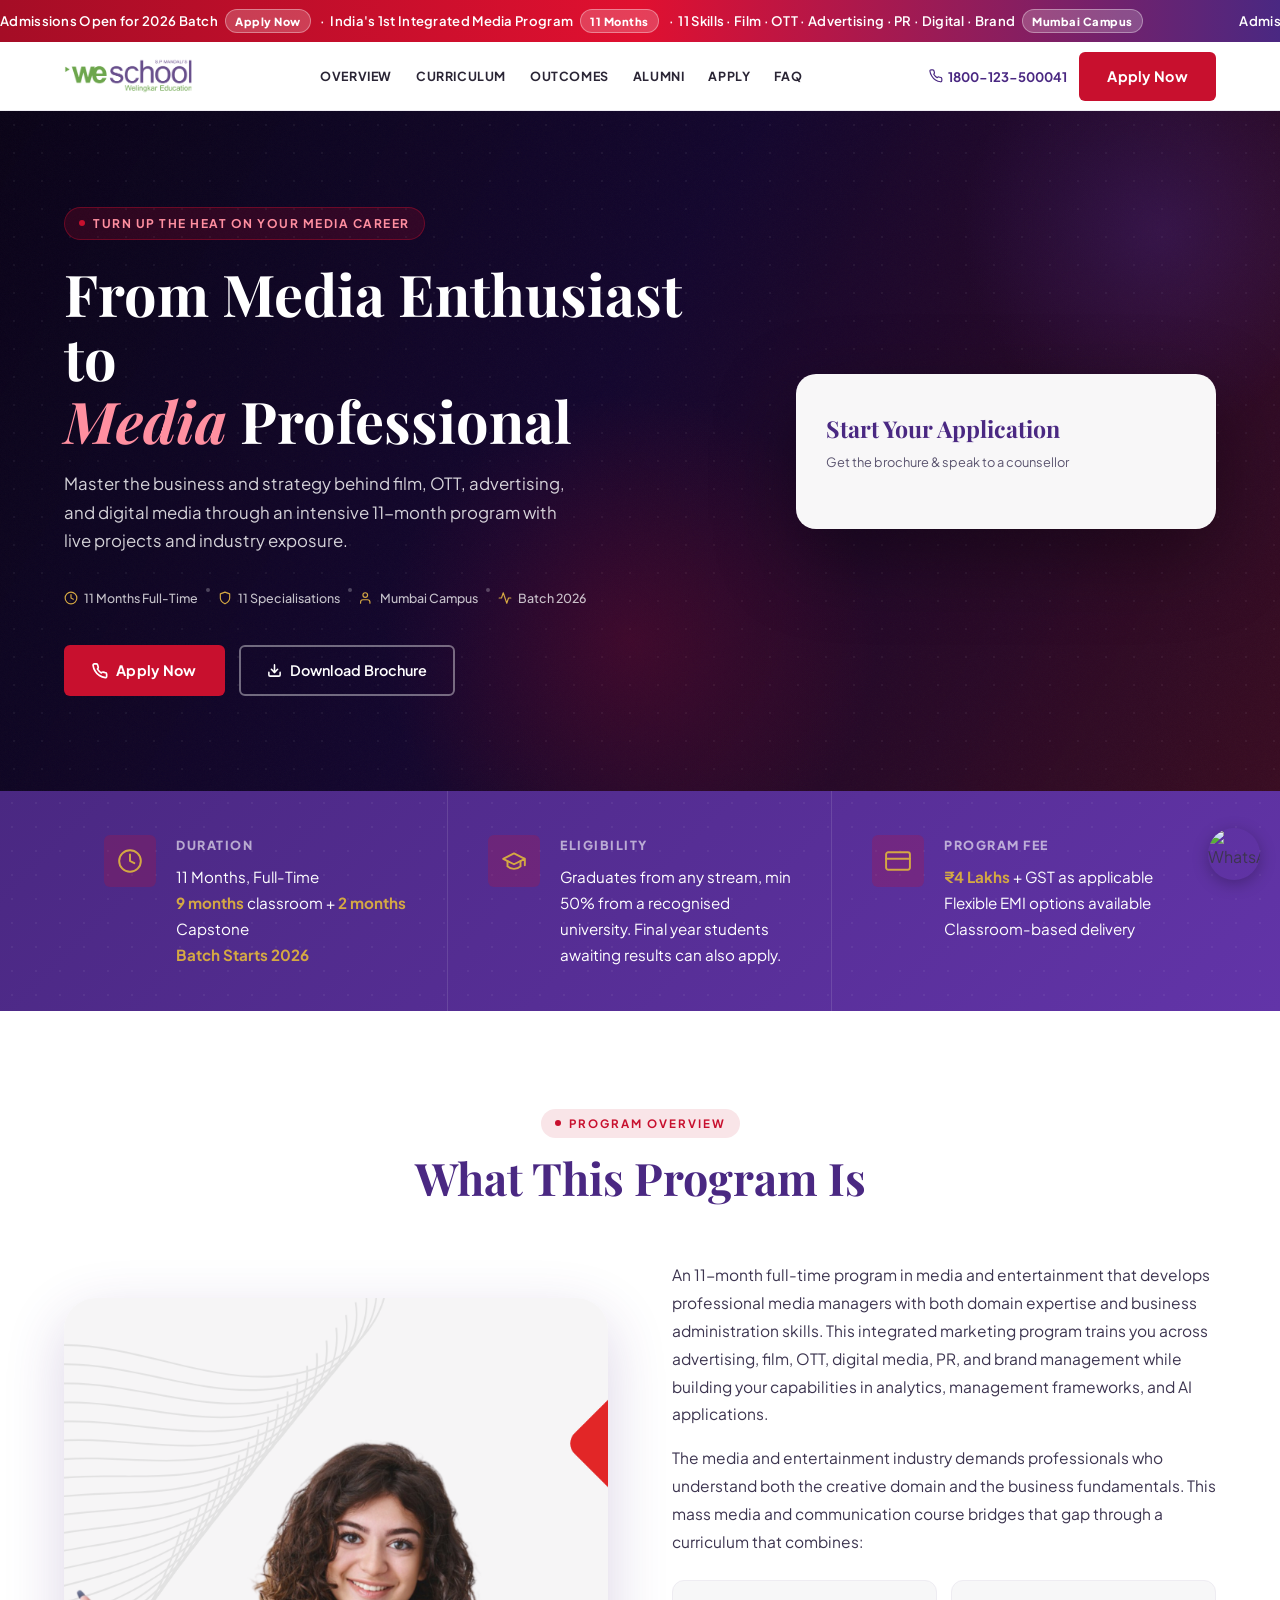
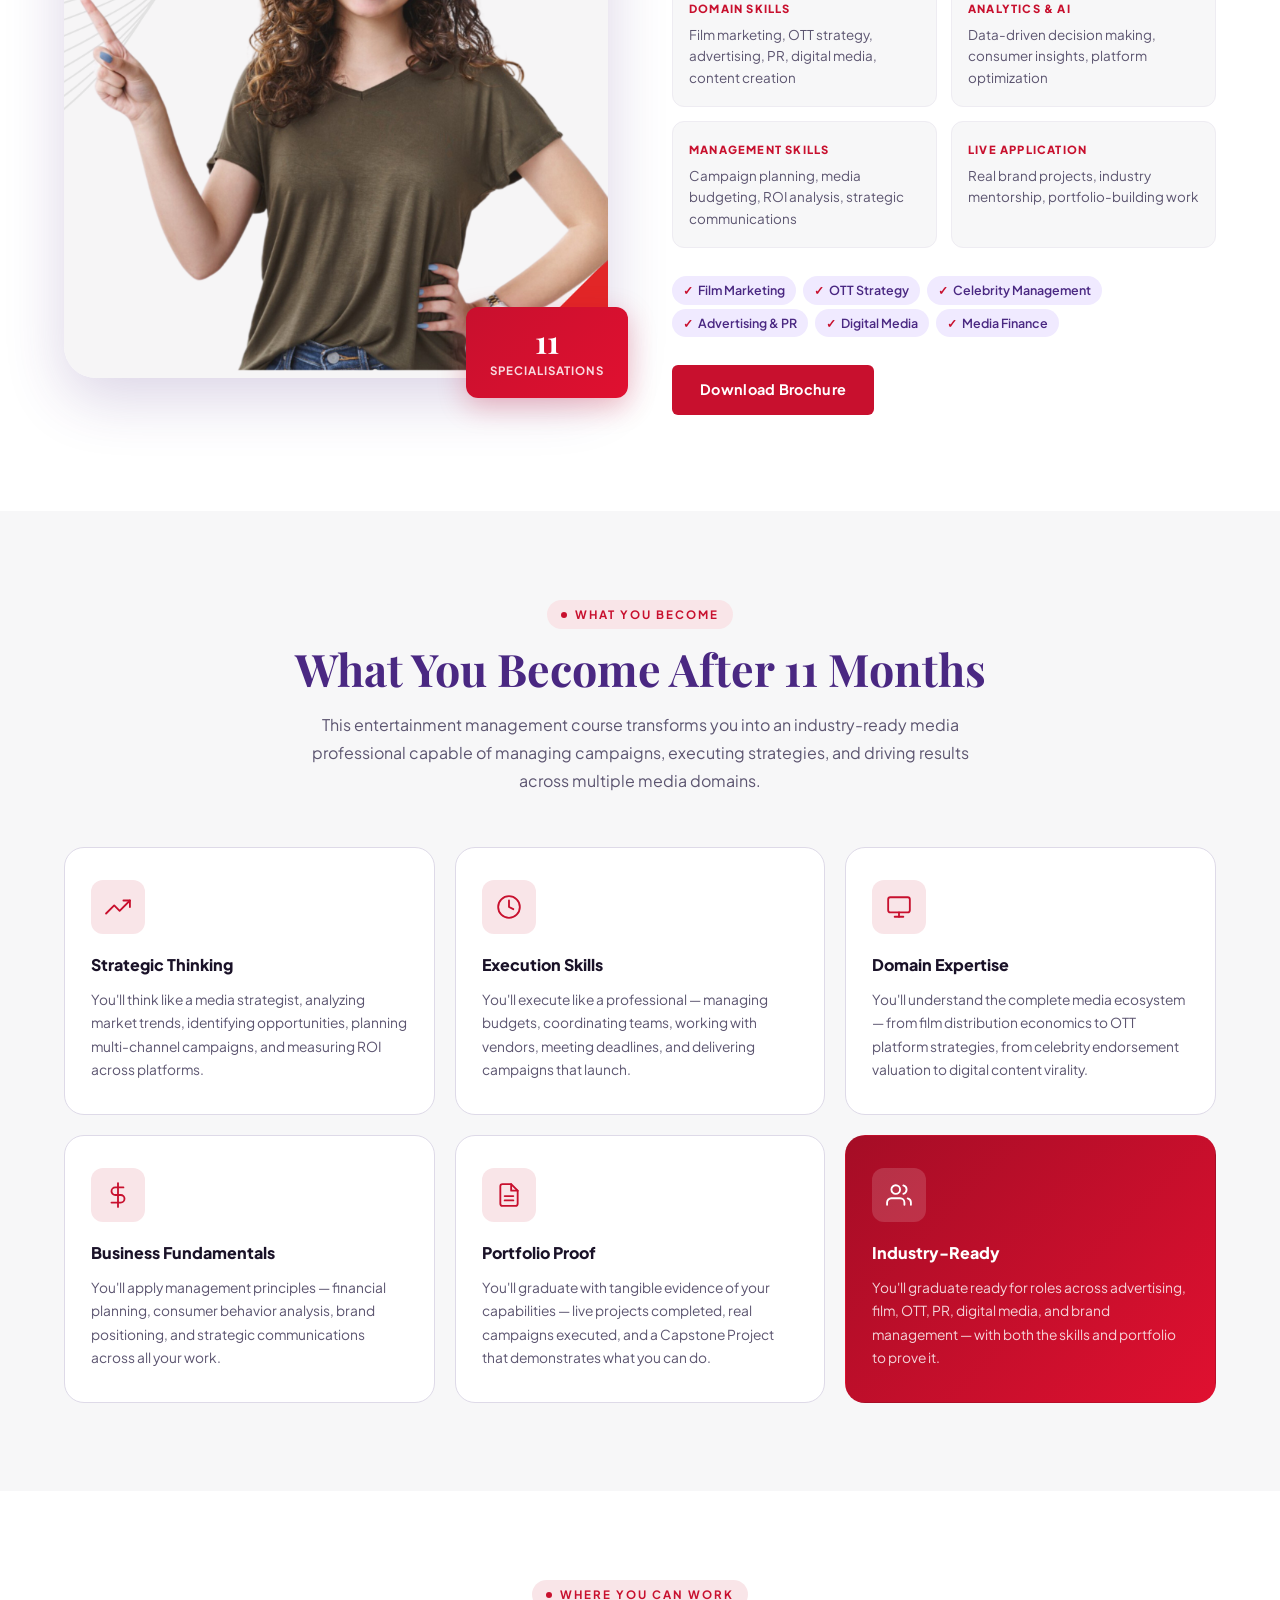
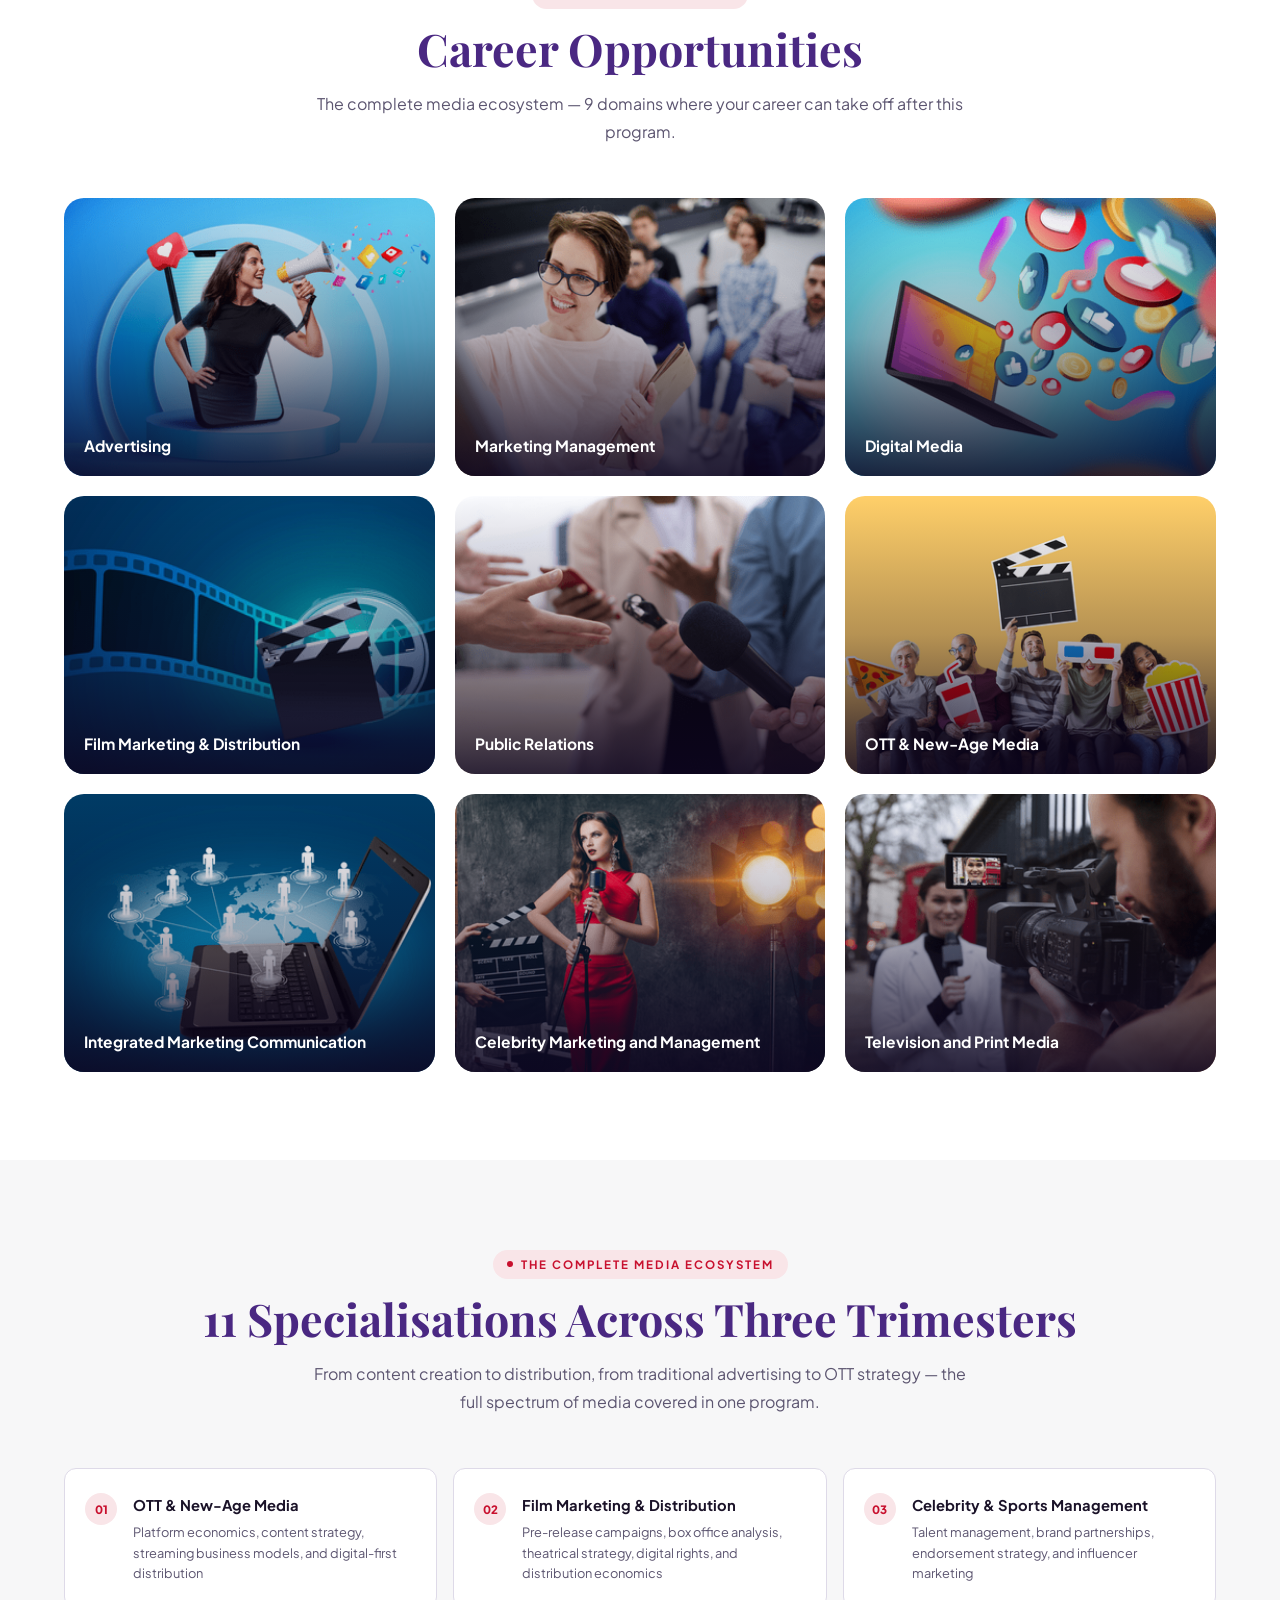
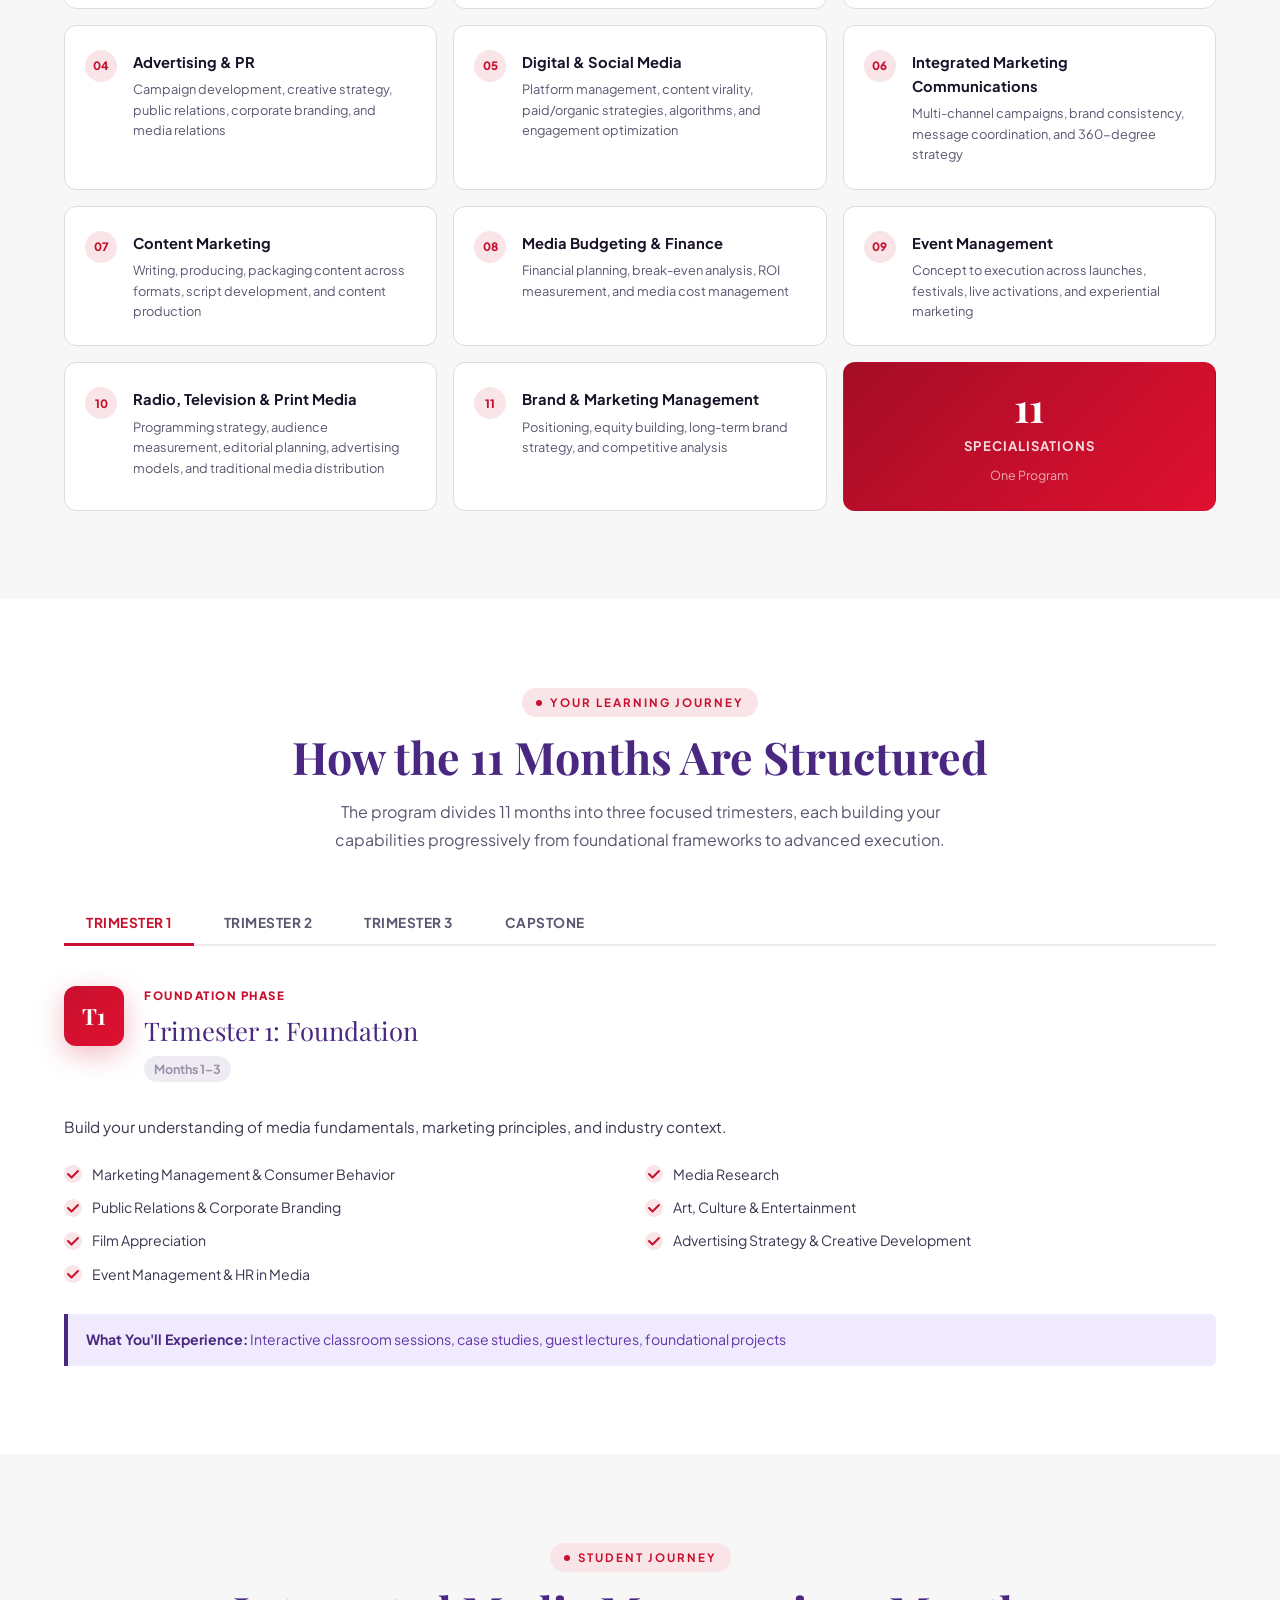
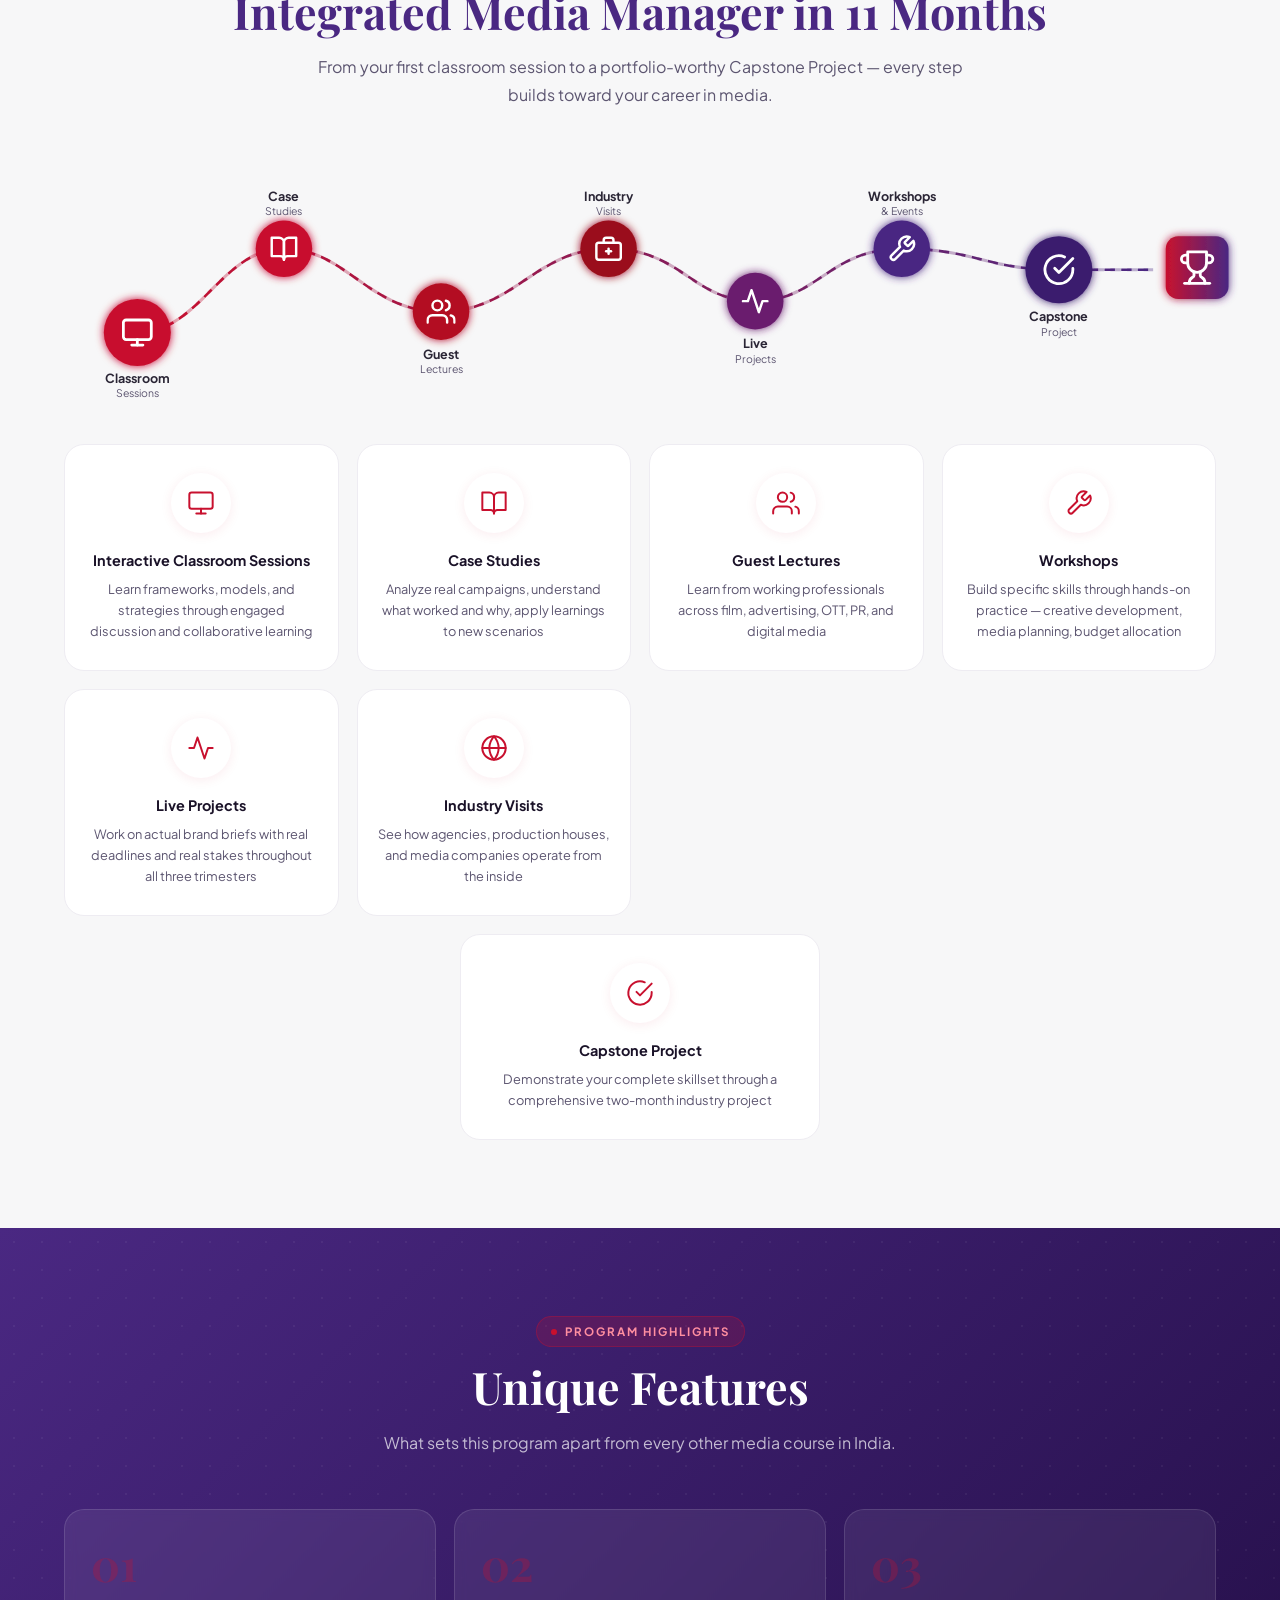
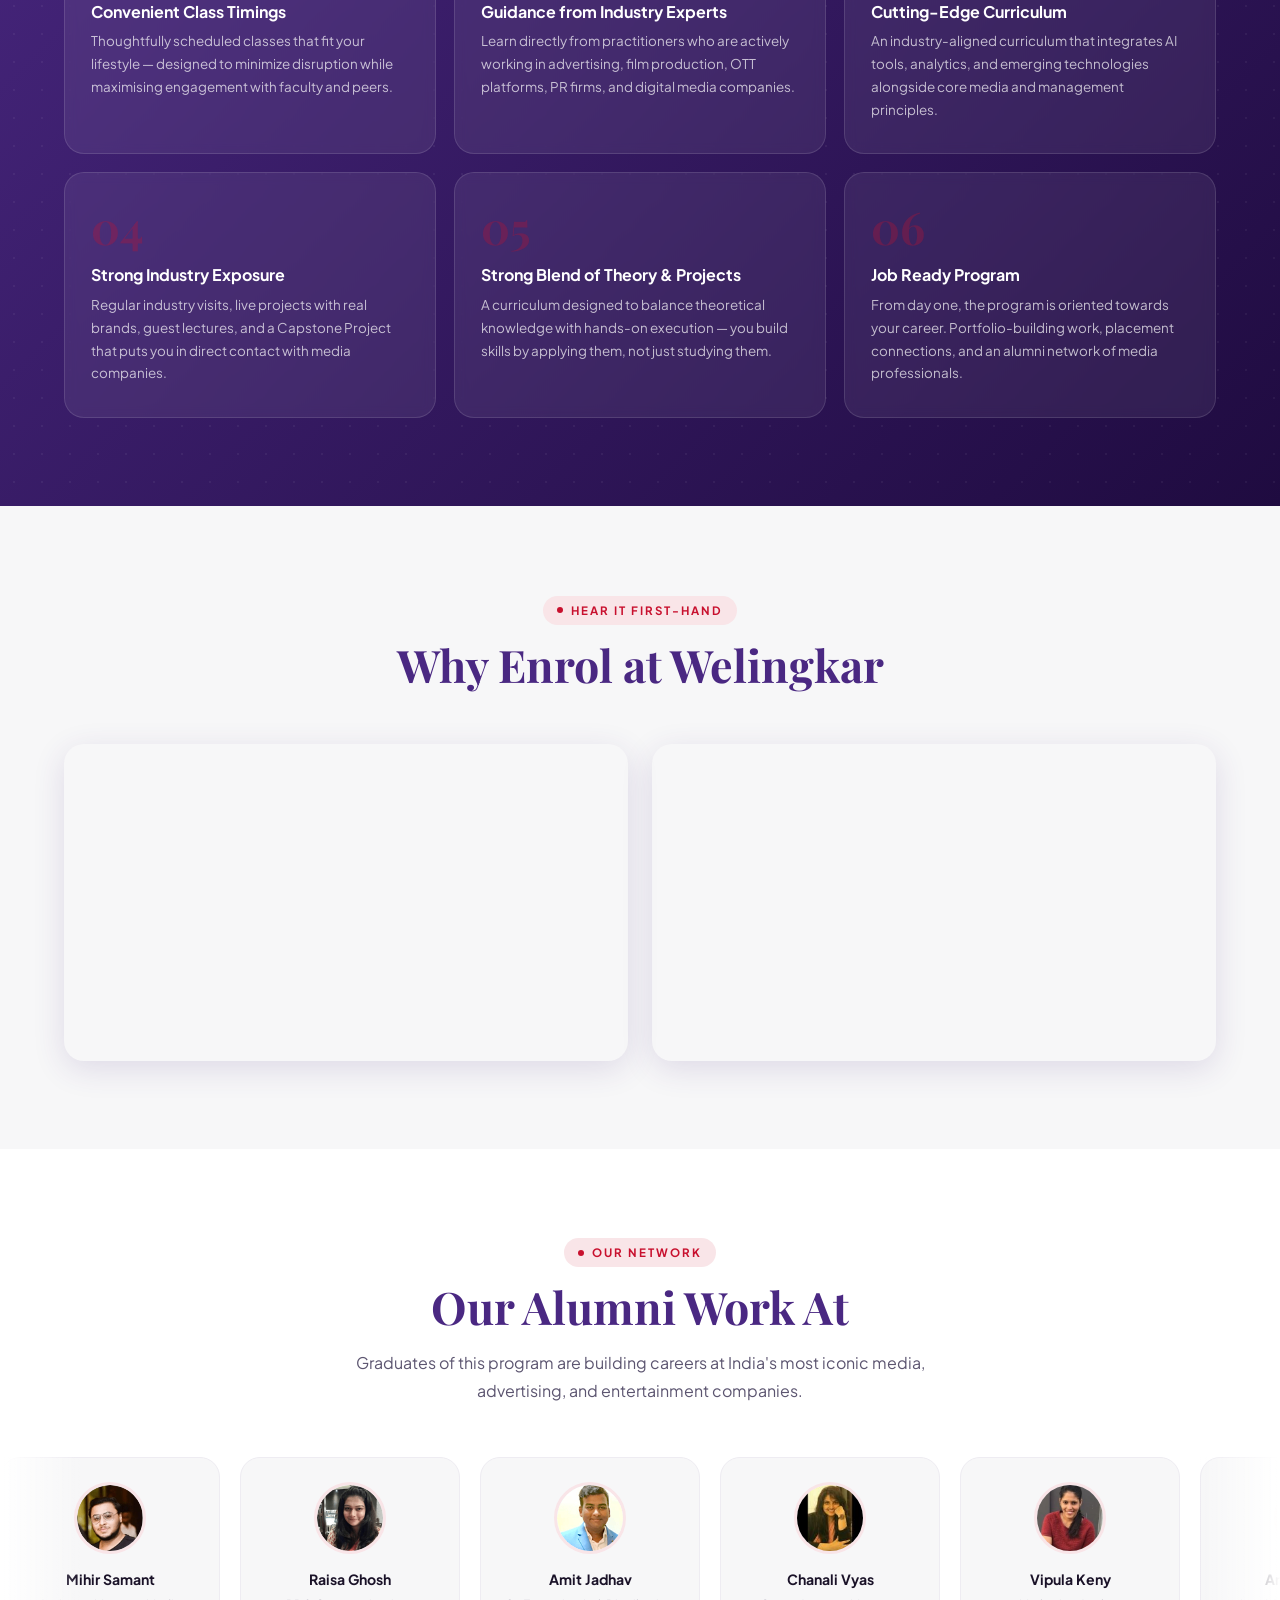
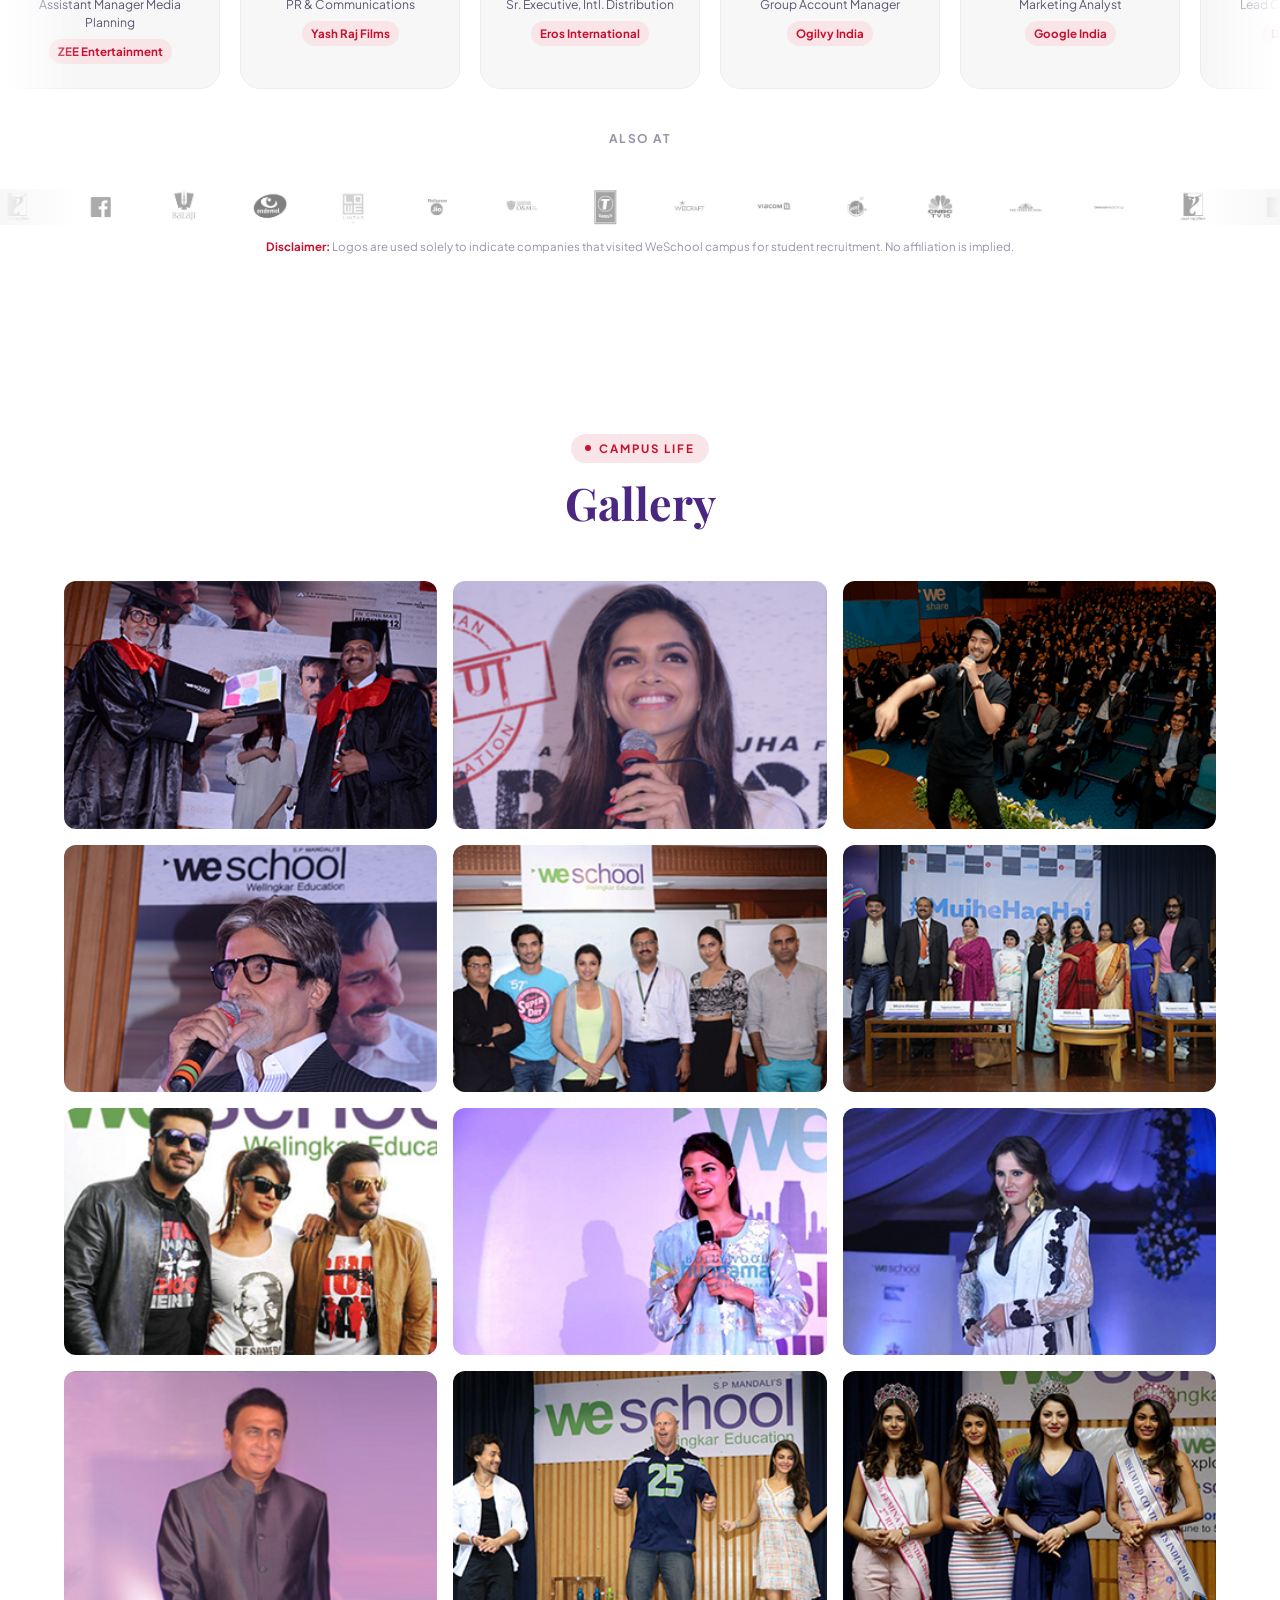
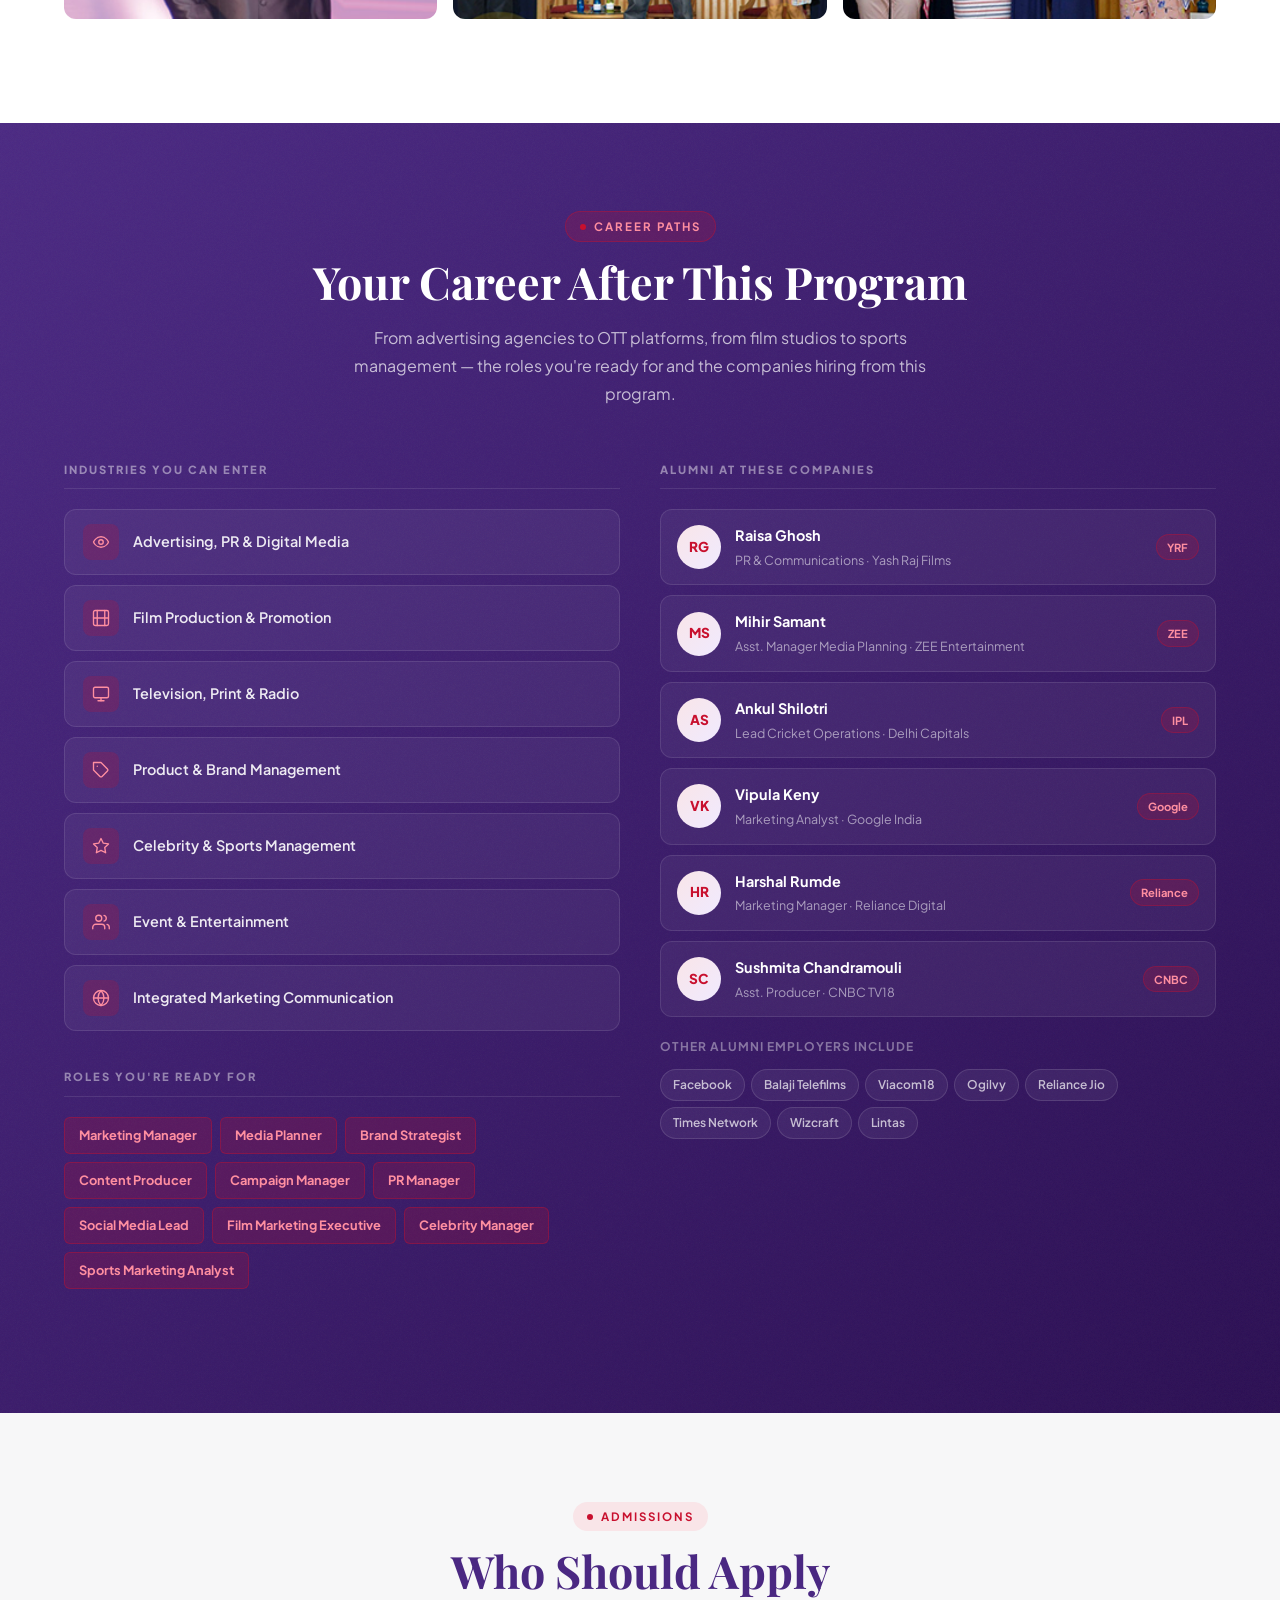
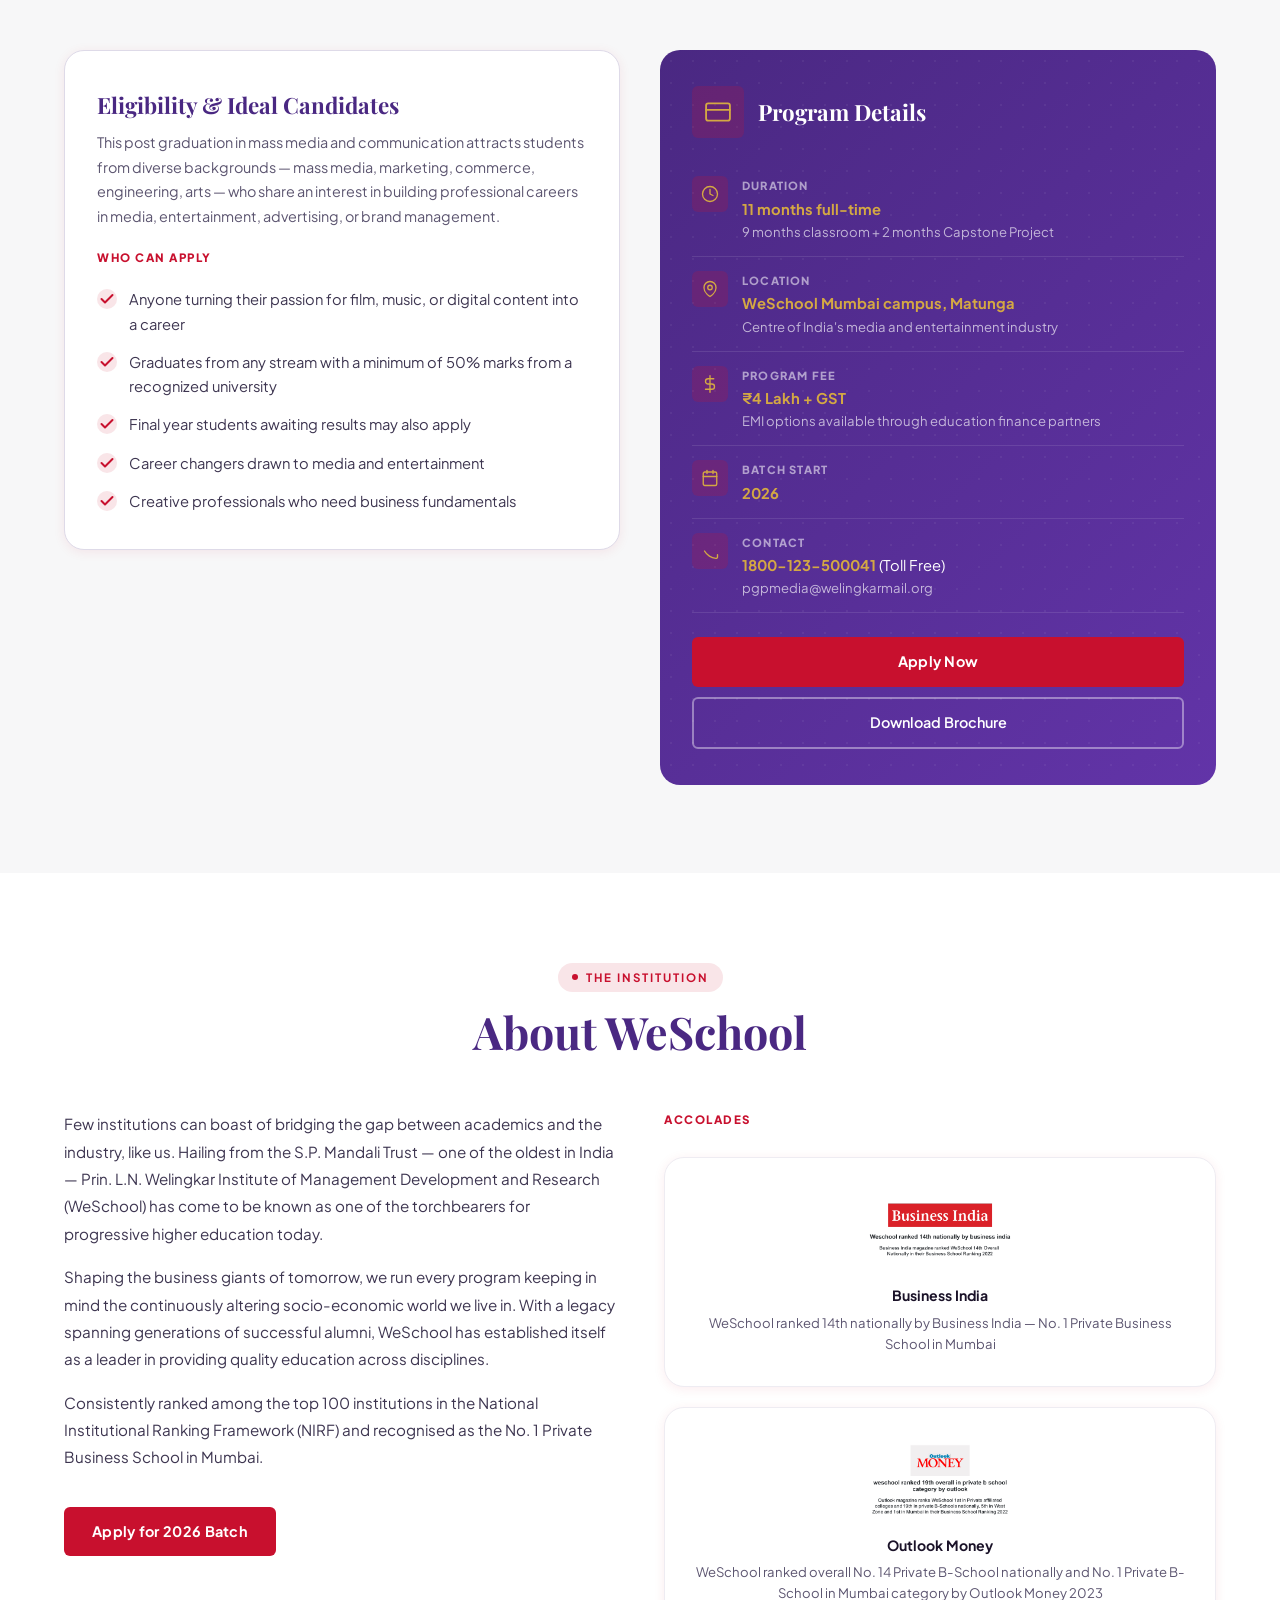
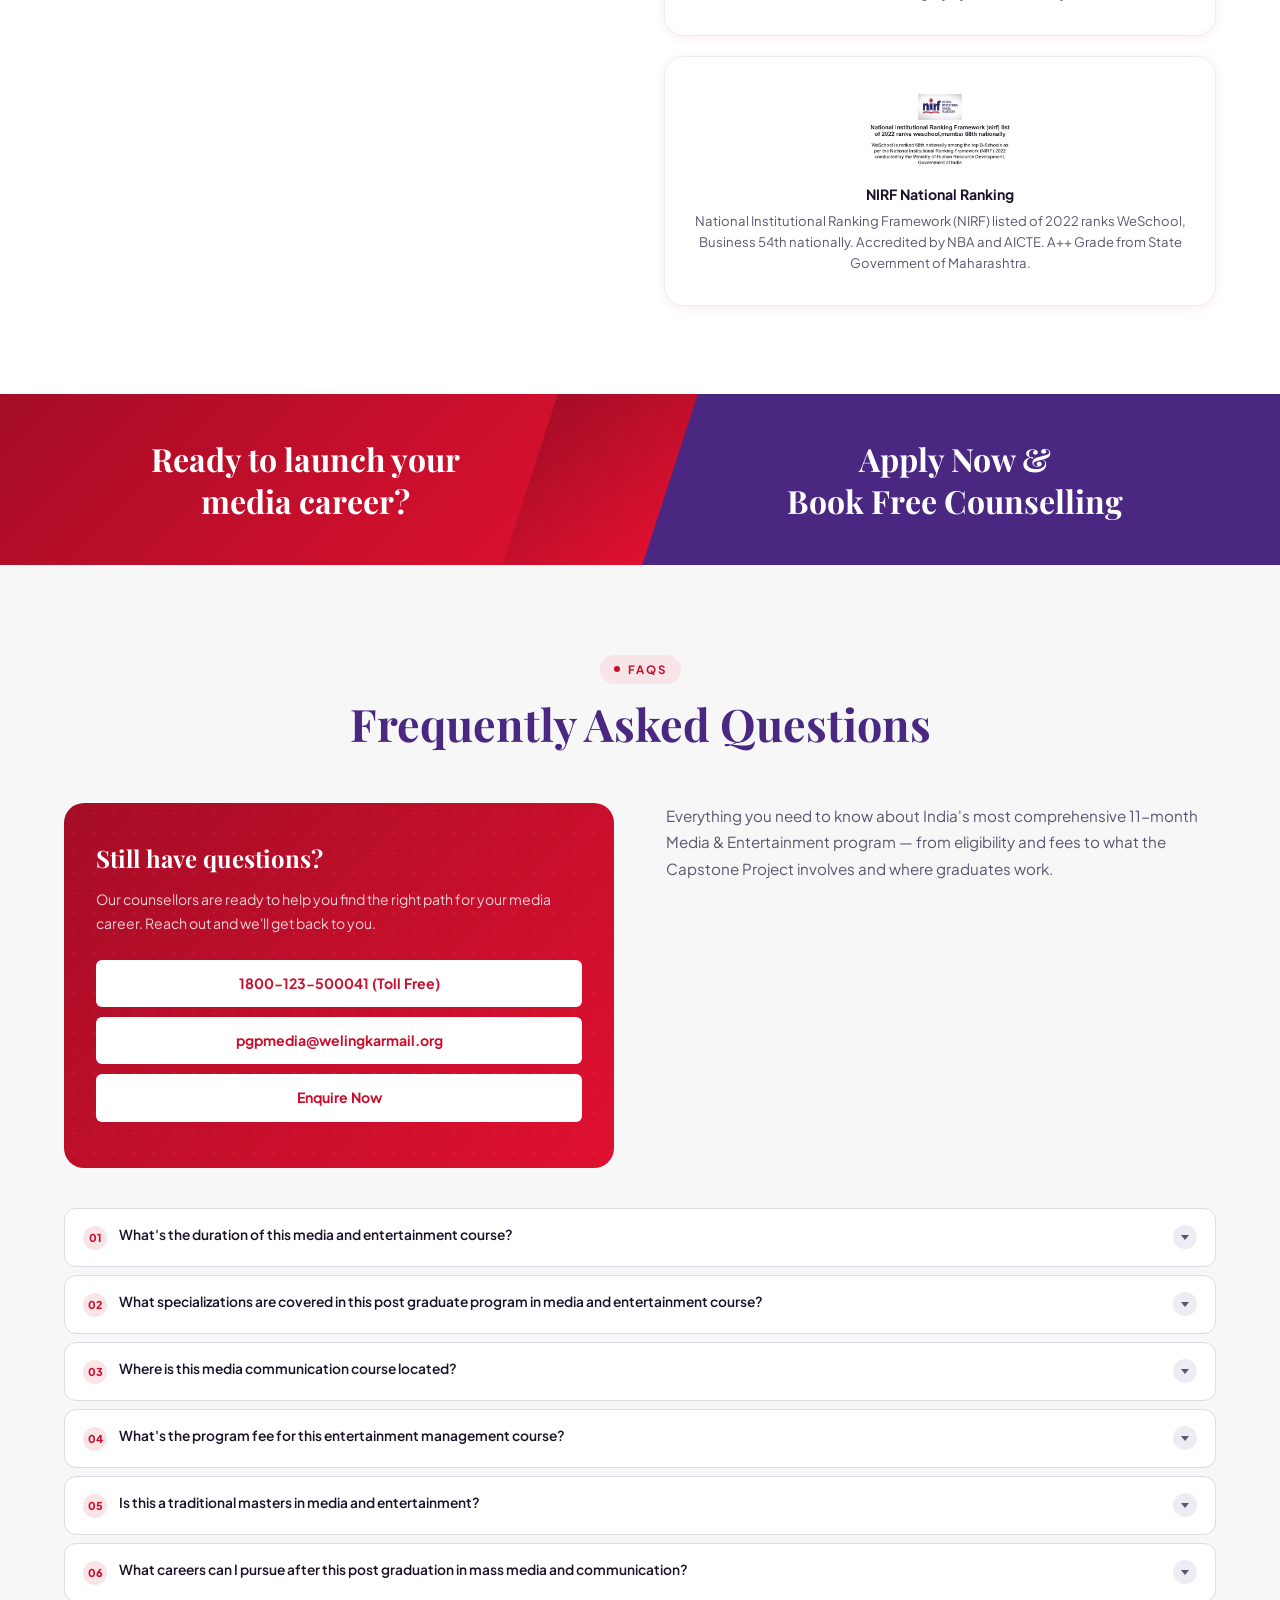
==== commit b77b3a00: "done" ====
--- a/index2.html
+++ b/index2.html
@@ -4,979 +4,3066 @@
     <meta charset="utf-8" />
     <meta name="viewport" content="width=device-width, initial-scale=1" />
     <title>WeSchool | PG Program in Media & Entertainment – 11 Months</title>
-    <meta name="description" content="Join WeSchool's 11-month full-time Post Graduate Program in Media & Entertainment. Build careers in advertising, film, OTT, PR, digital media & brand management." />
+    <meta
+      name="description"
+      content="Join WeSchool's 11-month full-time Post Graduate Program in Media & Entertainment. Build careers in advertising, film, OTT, PR, digital media & brand management."
+    />
     <link rel="preconnect" href="https://fonts.googleapis.com" />
     <link rel="preconnect" href="https://fonts.gstatic.com" crossorigin />
-    <link href="https://fonts.googleapis.com/css2?family=Playfair+Display:ital,wght@0,700;0,800;0,900;1,700;1,800&family=Plus+Jakarta+Sans:wght@300;400;500;600;700;800&display=swap" rel="stylesheet" />
+    <link
+      href="https://fonts.googleapis.com/css2?family=Playfair+Display:ital,wght@0,700;0,800;0,900;1,700;1,800&family=Plus+Jakarta+Sans:wght@300;400;500;600;700;800&display=swap"
+      rel="stylesheet"
+    />
     <style>
-/* ═══════════════════════════════════
+      /* ═══════════════════════════════════
    DESIGN TOKENS
 ═══════════════════════════════════ */
-:root {
-  --red: #c8102e;
-  --red-dark: #a50d26;
-  --red-light: #f9e5e8;
-  --red-mid: #e01030;
-  /* TONED DOWN PURPLE — mid purple instead of very dark */
-  --purple: #4a2882;
-  --purple-mid: #6234a8;
-  --purple-soft: #8b5fcf;
-  --purple-pale: #f0eaff;
-  --gold: #d4a843;
-  --white: #ffffff;
-  --off-white: #faf9fc;
-  --gray-50: #f7f7f8;
-  --gray-100: #eeecf2;
-  --gray-200: #dedae8;
-  --gray-400: #9a92aa;
-  --gray-600: #5c5570;
-  --gray-800: #2a2535;
-  --text-body: #3d3550;
-  --text-dark: #1a1228;
-  --radius-sm: 6px;
-  --radius-md: 12px;
-  --radius-lg: 20px;
-  --radius-xl: 32px;
-  --shadow-sm: 0 2px 12px rgba(200,16,46,0.08);
-  --shadow-md: 0 8px 32px rgba(74,40,130,0.14);
-  --shadow-lg: 0 20px 60px rgba(74,40,130,0.2);
-  --shadow-red: 0 8px 28px rgba(200,16,46,0.28);
-  --trans: 0.28s cubic-bezier(0.4,0,0.2,1);
-  --font-display: "Playfair Display", Georgia, serif;
-  --font-body: "Plus Jakarta Sans", sans-serif;
-  --max-w: 1200px;
-}
-
-*,*::before,*::after { box-sizing:border-box; margin:0; padding:0; }
-html { scroll-behavior:smooth; font-size:16px; }
-body { font-family:var(--font-body); color:var(--text-body); background:var(--white); overflow-x:hidden; line-height:1.65; }
-img { max-width:100%; display:block; }
-a { text-decoration:none; color:inherit; }
-ul { list-style:none; padding:0; margin:0; }
-iframe { border:0; }
-button { font-family:inherit; cursor:pointer; }
-
-.container { width:100%; max-width:var(--max-w); margin:0 auto; padding:0 24px; }
-.section-pad { padding:88px 0; }
-.section-pad-sm { padding:64px 0; }
-
-/* EYEBROW */
-.eyebrow {
-  display:inline-flex; align-items:center; gap:8px;
-  font-size:0.72rem; font-weight:700; letter-spacing:2px; text-transform:uppercase;
-  color:var(--red); background:var(--red-light); padding:5px 14px; border-radius:30px; margin-bottom:14px;
-}
-.eyebrow-dot {
-  width:6px; height:6px; background:var(--red); border-radius:50%; animation:pulse 1.8s infinite;
-}
-@keyframes pulse {
-  0%,100%{box-shadow:0 0 0 0 rgba(200,16,46,0.5);}
-  60%{box-shadow:0 0 0 7px rgba(200,16,46,0);}
-}
-
-/* SECTION TITLES */
-.section-title {
-  font-family:var(--font-display); font-size:clamp(1.9rem,3.5vw,2.8rem);
-  color:var(--purple); line-height:1.18; margin-bottom:0.9rem;
-}
-.section-sub { font-size:1rem; color:var(--gray-600); line-height:1.75; max-width:660px; }
-.text-center { text-align:center; }
-.text-center .section-sub { margin:0 auto; }
-
-/* BUTTONS */
-.btn-red {
-  display:inline-flex; align-items:center; gap:8px;
-  background:var(--red); color:#fff; font-family:var(--font-body);
-  font-size:0.9rem; font-weight:700; padding:13px 28px; border-radius:var(--radius-sm);
-  border:none; cursor:pointer; transition:all var(--trans); letter-spacing:0.3px;
-}
-.btn-red:hover { background:var(--red-dark); transform:translateY(-2px); box-shadow:var(--shadow-red); }
-.btn-outline-white {
-  display:inline-flex; align-items:center; gap:8px;
-  background:transparent; color:#fff; font-family:var(--font-body);
-  font-size:0.9rem; font-weight:600; padding:12px 26px; border-radius:var(--radius-sm);
-  border:2px solid rgba(255,255,255,0.4); cursor:pointer; transition:all var(--trans);
-}
-.btn-outline-white:hover { border-color:#fff; background:rgba(255,255,255,0.1); }
-.btn-purple {
-  display:inline-flex; align-items:center; gap:8px;
-  background:var(--purple); color:#fff; font-family:var(--font-body);
-  font-size:0.88rem; font-weight:700; padding:11px 24px; border-radius:var(--radius-sm);
-  border:none; cursor:pointer; transition:all var(--trans);
-}
-.btn-purple:hover { background:var(--purple-mid); transform:translateY(-2px); box-shadow:var(--shadow-md); }
-
-/* REVEAL ANIMATION */
-.reveal { opacity:0; transform:translateY(24px); transition:opacity 0.6s ease,transform 0.6s ease; }
-.reveal.visible { opacity:1; transform:none; }
-.rv1 { transition-delay:0.1s; }
-.rv2 { transition-delay:0.2s; }
-.rv3 { transition-delay:0.3s; }
-
-/* ═══════════════════════════════════
+      :root {
+        --red: #c8102e;
+        --red-dark: #a50d26;
+        --red-light: #f9e5e8;
+        --red-mid: #e01030;
+        /* TONED DOWN PURPLE — mid purple instead of very dark */
+        --purple: #4a2882;
+        --purple-mid: #6234a8;
+        --purple-soft: #8b5fcf;
+        --purple-pale: #f0eaff;
+        --gold: #d4a843;
+        --white: #ffffff;
+        --off-white: #faf9fc;
+        --gray-50: #f7f7f8;
+        --gray-100: #eeecf2;
+        --gray-200: #dedae8;
+        --gray-400: #9a92aa;
+        --gray-600: #5c5570;
+        --gray-800: #2a2535;
+        --text-body: #3d3550;
+        --text-dark: #1a1228;
+        --radius-sm: 6px;
+        --radius-md: 12px;
+        --radius-lg: 20px;
+        --radius-xl: 32px;
+        --shadow-sm: 0 2px 12px rgba(200, 16, 46, 0.08);
+        --shadow-md: 0 8px 32px rgba(74, 40, 130, 0.14);
+        --shadow-lg: 0 20px 60px rgba(74, 40, 130, 0.2);
+        --shadow-red: 0 8px 28px rgba(200, 16, 46, 0.28);
+        --trans: 0.28s cubic-bezier(0.4, 0, 0.2, 1);
+        --font-display: "Playfair Display", Georgia, serif;
+        --font-body: "Plus Jakarta Sans", sans-serif;
+        --max-w: 1200px;
+      }
+
+      *,
+      *::before,
+      *::after {
+        box-sizing: border-box;
+        margin: 0;
+        padding: 0;
+      }
+      html {
+        scroll-behavior: smooth;
+        font-size: 16px;
+      }
+      body {
+        font-family: var(--font-body);
+        color: var(--text-body);
+        background: var(--white);
+        overflow-x: hidden;
+        line-height: 1.65;
+      }
+      img {
+        max-width: 100%;
+        display: block;
+      }
+      a {
+        text-decoration: none;
+        color: inherit;
+      }
+      ul {
+        list-style: none;
+        padding: 0;
+        margin: 0;
+      }
+      iframe {
+        border: 0;
+      }
+      button {
+        font-family: inherit;
+        cursor: pointer;
+      }
+
+      .container {
+        width: 100%;
+        max-width: var(--max-w);
+        margin: 0 auto;
+        padding: 0 24px;
+      }
+      .section-pad {
+        padding: 88px 0;
+      }
+      .section-pad-sm {
+        padding: 64px 0;
+      }
+
+      /* EYEBROW */
+      .eyebrow {
+        display: inline-flex;
+        align-items: center;
+        gap: 8px;
+        font-size: 0.72rem;
+        font-weight: 700;
+        letter-spacing: 2px;
+        text-transform: uppercase;
+        color: var(--red);
+        background: var(--red-light);
+        padding: 5px 14px;
+        border-radius: 30px;
+        margin-bottom: 14px;
+      }
+      .eyebrow-dot {
+        width: 6px;
+        height: 6px;
+        background: var(--red);
+        border-radius: 50%;
+        animation: pulse 1.8s infinite;
+      }
+      @keyframes pulse {
+        0%,
+        100% {
+          box-shadow: 0 0 0 0 rgba(200, 16, 46, 0.5);
+        }
+        60% {
+          box-shadow: 0 0 0 7px rgba(200, 16, 46, 0);
+        }
+      }
+
+      /* SECTION TITLES */
+      .section-title {
+        font-family: var(--font-display);
+        font-size: clamp(1.9rem, 3.5vw, 2.8rem);
+        color: var(--purple);
+        line-height: 1.18;
+        margin-bottom: 0.9rem;
+      }
+      .section-sub {
+        font-size: 1rem;
+        color: var(--gray-600);
+        line-height: 1.75;
+        max-width: 660px;
+      }
+      .text-center {
+        text-align: center;
+      }
+      .text-center .section-sub {
+        margin: 0 auto;
+      }
+
+      /* BUTTONS */
+      .btn-red {
+        display: inline-flex;
+        align-items: center;
+        gap: 8px;
+        background: var(--red);
+        color: #fff;
+        font-family: var(--font-body);
+        font-size: 0.9rem;
+        font-weight: 700;
+        padding: 13px 28px;
+        border-radius: var(--radius-sm);
+        border: none;
+        cursor: pointer;
+        transition: all var(--trans);
+        letter-spacing: 0.3px;
+      }
+      .btn-red:hover {
+        background: var(--red-dark);
+        transform: translateY(-2px);
+        box-shadow: var(--shadow-red);
+      }
+      .btn-outline-white {
+        display: inline-flex;
+        align-items: center;
+        gap: 8px;
+        background: transparent;
+        color: #fff;
+        font-family: var(--font-body);
+        font-size: 0.9rem;
+        font-weight: 600;
+        padding: 12px 26px;
+        border-radius: var(--radius-sm);
+        border: 2px solid rgba(255, 255, 255, 0.4);
+        cursor: pointer;
+        transition: all var(--trans);
+      }
+      .btn-outline-white:hover {
+        border-color: #fff;
+        background: rgba(255, 255, 255, 0.1);
+      }
+      .btn-purple {
+        display: inline-flex;
+        align-items: center;
+        gap: 8px;
+        background: var(--purple);
+        color: #fff;
+        font-family: var(--font-body);
+        font-size: 0.88rem;
+        font-weight: 700;
+        padding: 11px 24px;
+        border-radius: var(--radius-sm);
+        border: none;
+        cursor: pointer;
+        transition: all var(--trans);
+      }
+      .btn-purple:hover {
+        background: var(--purple-mid);
+        transform: translateY(-2px);
+        box-shadow: var(--shadow-md);
+      }
+
+      /* REVEAL ANIMATION */
+      .reveal {
+        opacity: 0;
+        transform: translateY(24px);
+        transition:
+          opacity 0.6s ease,
+          transform 0.6s ease;
+      }
+      .reveal.visible {
+        opacity: 1;
+        transform: none;
+      }
+      .rv1 {
+        transition-delay: 0.1s;
+      }
+      .rv2 {
+        transition-delay: 0.2s;
+      }
+      .rv3 {
+        transition-delay: 0.3s;
+      }
+
+      /* ═══════════════════════════════════
    ANNOUNCEMENT BAR
 ═══════════════════════════════════ */
-.ann-bar {
-  background:linear-gradient(90deg,var(--red-dark),var(--red-mid),var(--purple));
-  color:#fff; overflow:hidden; padding:9px 0; position:relative; z-index:200;
-}
-.ann-track {
-  display:flex; white-space:nowrap; animation:scroll-left 40s linear infinite;
-}
-.ann-track:hover { animation-play-state:paused; }
-.ann-text { font-size:0.82rem; font-weight:600; padding-right:80px; letter-spacing:0.3px; }
-.ann-tag {
-  display:inline-block; background:rgba(255,255,255,0.2); border:1px solid rgba(255,255,255,0.35);
-  color:#fff; font-size:0.7rem; font-weight:800; padding:2px 9px; border-radius:20px; margin:0 5px; letter-spacing:0.5px;
-}
-@keyframes scroll-left {
-  from { transform:translateX(100vw); }
-  to { transform:translateX(-100%); }
-}
-
-/* ═══════════════════════════════════
+      .ann-bar {
+        background: linear-gradient(
+          90deg,
+          var(--red-dark),
+          var(--red-mid),
+          var(--purple)
+        );
+        color: #fff;
+        overflow: hidden;
+        padding: 9px 0;
+        position: relative;
+        z-index: 200;
+      }
+      .ann-track {
+        display: flex;
+        white-space: nowrap;
+        animation: scroll-left 40s linear infinite;
+      }
+      .ann-track:hover {
+        animation-play-state: paused;
+      }
+      .ann-text {
+        font-size: 0.82rem;
+        font-weight: 600;
+        padding-right: 80px;
+        letter-spacing: 0.3px;
+      }
+      .ann-tag {
+        display: inline-block;
+        background: rgba(255, 255, 255, 0.2);
+        border: 1px solid rgba(255, 255, 255, 0.35);
+        color: #fff;
+        font-size: 0.7rem;
+        font-weight: 800;
+        padding: 2px 9px;
+        border-radius: 20px;
+        margin: 0 5px;
+        letter-spacing: 0.5px;
+      }
+      @keyframes scroll-left {
+        from {
+          transform: translateX(100vw);
+        }
+        to {
+          transform: translateX(-100%);
+        }
+      }
+
+      /* ═══════════════════════════════════
    HEADER / NAV
 ═══════════════════════════════════ */
-.site-header {
-  position:sticky; top:0; z-index:999;
-  background:rgba(255,255,255,0.97); backdrop-filter:blur(14px); -webkit-backdrop-filter:blur(14px);
-  border-bottom:1px solid var(--gray-100); transition:box-shadow var(--trans);
-}
-.site-header.scrolled { box-shadow:0 4px 24px rgba(74,40,130,0.1); }
-.nav-inner { display:flex; align-items:center; justify-content:space-between; height:68px; gap:16px; }
-.nav-logo img { height:44px; width:auto; }
-.nav-links { display:flex; align-items:center; gap:2px; flex:1; justify-content:center; }
-.nav-links a {
-  font-size:0.78rem; font-weight:700; color:var(--gray-800); padding:6px 11px;
-  border-radius:var(--radius-sm); letter-spacing:0.6px; text-transform:uppercase; transition:all var(--trans);
-}
-.nav-links a:hover { color:var(--red); background:var(--red-light); }
-.nav-right { display:flex; align-items:center; gap:12px; }
-.nav-phone { font-size:0.82rem; font-weight:700; color:var(--purple); display:flex; align-items:center; gap:5px; }
-.nav-phone svg { width:14px; height:14px; stroke:var(--purple); fill:none; stroke-width:2; stroke-linecap:round; stroke-linejoin:round; }
-.nav-toggle {
-  display:none; flex-direction:column; justify-content:center; gap:5px;
-  width:36px; height:36px; background:none; border:none; cursor:pointer; padding:4px;
-}
-.nav-toggle span { display:block; width:100%; height:2px; background:var(--purple); border-radius:2px; transition:all var(--trans); }
-.nav-toggle.open span:nth-child(1) { transform:translateY(7px) rotate(45deg); }
-.nav-toggle.open span:nth-child(2) { opacity:0; }
-.nav-toggle.open span:nth-child(3) { transform:translateY(-7px) rotate(-45deg); }
-.nav-mobile {
-  display:none; flex-direction:column; background:#fff;
-  border-top:1px solid var(--gray-100); padding:16px 24px 20px; gap:4px;
-}
-.nav-mobile a { font-size:0.88rem; font-weight:600; color:var(--gray-800); padding:10px 12px; border-radius:var(--radius-sm); text-transform:uppercase; letter-spacing:0.4px; transition:all var(--trans); }
-.nav-mobile a:hover { color:var(--red); background:var(--red-light); }
-.nav-mobile .btn-red { margin-top:8px; justify-content:center; }
-
-/* ═══════════════════════════════════
+      .site-header {
+        position: sticky;
+        top: 0;
+        z-index: 999;
+        background: rgba(255, 255, 255, 0.97);
+        backdrop-filter: blur(14px);
+        -webkit-backdrop-filter: blur(14px);
+        border-bottom: 1px solid var(--gray-100);
+        transition: box-shadow var(--trans);
+      }
+      .site-header.scrolled {
+        box-shadow: 0 4px 24px rgba(74, 40, 130, 0.1);
+      }
+      .nav-inner {
+        display: flex;
+        align-items: center;
+        justify-content: space-between;
+        height: 68px;
+        gap: 16px;
+      }
+      .nav-logo img {
+        height: 44px;
+        width: auto;
+      }
+      .nav-links {
+        display: flex;
+        align-items: center;
+        gap: 2px;
+        flex: 1;
+        justify-content: center;
+      }
+      .nav-links a {
+        font-size: 0.78rem;
+        font-weight: 700;
+        color: var(--gray-800);
+        padding: 6px 11px;
+        border-radius: var(--radius-sm);
+        letter-spacing: 0.6px;
+        text-transform: uppercase;
+        transition: all var(--trans);
+      }
+      .nav-links a:hover {
+        color: var(--red);
+        background: var(--red-light);
+      }
+      .nav-right {
+        display: flex;
+        align-items: center;
+        gap: 12px;
+      }
+      .nav-phone {
+        font-size: 0.82rem;
+        font-weight: 700;
+        color: var(--purple);
+        display: flex;
+        align-items: center;
+        gap: 5px;
+      }
+      .nav-phone svg {
+        width: 14px;
+        height: 14px;
+        stroke: var(--purple);
+        fill: none;
+        stroke-width: 2;
+        stroke-linecap: round;
+        stroke-linejoin: round;
+      }
+      .nav-toggle {
+        display: none;
+        flex-direction: column;
+        justify-content: center;
+        gap: 5px;
+        width: 36px;
+        height: 36px;
+        background: none;
+        border: none;
+        cursor: pointer;
+        padding: 4px;
+      }
+      .nav-toggle span {
+        display: block;
+        width: 100%;
+        height: 2px;
+        background: var(--purple);
+        border-radius: 2px;
+        transition: all var(--trans);
+      }
+      .nav-toggle.open span:nth-child(1) {
+        transform: translateY(7px) rotate(45deg);
+      }
+      .nav-toggle.open span:nth-child(2) {
+        opacity: 0;
+      }
+      .nav-toggle.open span:nth-child(3) {
+        transform: translateY(-7px) rotate(-45deg);
+      }
+      .nav-mobile {
+        display: none;
+        flex-direction: column;
+        background: #fff;
+        border-top: 1px solid var(--gray-100);
+        padding: 16px 24px 20px;
+        gap: 4px;
+      }
+      .nav-mobile a {
+        font-size: 0.88rem;
+        font-weight: 600;
+        color: var(--gray-800);
+        padding: 10px 12px;
+        border-radius: var(--radius-sm);
+        text-transform: uppercase;
+        letter-spacing: 0.4px;
+        transition: all var(--trans);
+      }
+      .nav-mobile a:hover {
+        color: var(--red);
+        background: var(--red-light);
+      }
+      .nav-mobile .btn-red {
+        margin-top: 8px;
+        justify-content: center;
+      }
+
+      /* ═══════════════════════════════════
    HERO — with background image
 ═══════════════════════════════════ */
-.hero {
-  position:relative;
-  background-color:#0d0520;
-  background-image:url('/images/banner/1.png');
-  background-size:cover;
-  background-position:center top;
-  background-repeat:no-repeat;
-  min-height:680px;
-  display:flex;
-  align-items:center;
-  overflow:hidden;
-}
-/* Dark overlay so text stays readable over any image */
-.hero-overlay {
-  position:absolute; inset:0;
-  background:linear-gradient(120deg,rgba(8,2,20,0.82) 0%,rgba(20,5,50,0.72) 45%,rgba(92,15,32,0.55) 100%);
-  z-index:1;
-}
-.hero-noise {
-  position:absolute; inset:0;
-  background-image:url("data:image/svg+xml,%3Csvg viewBox='0 0 256 256' xmlns='http://www.w3.org/2000/svg'%3E%3Cfilter id='n'%3E%3CfeTurbulence type='fractalNoise' baseFrequency='.9' numOctaves='4' stitchTiles='stitch'/%3E%3C/filter%3E%3Crect width='100%25' height='100%25' filter='url(%23n)' opacity='.03'/%3E%3C/svg%3E");
-  background-size:128px; pointer-events:none; z-index:2;
-}
-.hero-dots {
-  position:absolute; inset:0;
-  background-image:radial-gradient(rgba(255,255,255,0.05) 1px,transparent 1px);
-  background-size:28px 28px; pointer-events:none; z-index:2;
-}
-.hero-glow-red {
-  position:absolute; bottom:-100px; right:400px;
-  width:500px; height:500px; border-radius:50%;
-  background:radial-gradient(circle,rgba(200,16,46,0.2) 0%,transparent 70%);
-  pointer-events:none; z-index:2;
-}
-.hero-glow-purple {
-  position:absolute; top:-80px; right:-80px;
-  width:400px; height:400px; border-radius:50%;
-  background:radial-gradient(circle,rgba(98,52,168,0.25) 0%,transparent 70%);
-  pointer-events:none; z-index:2;
-}
-.hero-inner {
-  position:relative; z-index:10;
-  display:grid; grid-template-columns:1fr 420px; gap:56px;
-  align-items:center; width:100%; max-width:var(--max-w); margin:0 auto; padding:72px 24px;
-}
-.hero-content { color:#fff; }
-.hero-pre {
-  display:inline-flex; align-items:center; gap:8px;
-  background:rgba(200,16,46,0.18); border:1px solid rgba(200,16,46,0.4);
-  color:#ff8fa0; font-size:0.75rem; font-weight:700; letter-spacing:1.5px; text-transform:uppercase;
-  padding:6px 14px; border-radius:30px; margin-bottom:22px; animation:fadeUp 0.6s ease both;
-}
-.hero-pre-dot { width:6px; height:6px; background:var(--red); border-radius:50%; animation:pulse 1.6s infinite; }
-.hero-h1 { font-family:var(--font-display); font-size:clamp(2.2rem,4.5vw,3.7rem); line-height:1.1; color:#fff; margin-bottom:18px; animation:fadeUp 0.6s 0.1s ease both; }
-.hero-h1 em { font-style:italic; color:#ff8fa0; }
-.hero-sub { font-size:1.05rem; color:rgba(255,255,255,0.82); line-height:1.7; margin-bottom:32px; max-width:520px; animation:fadeUp 0.6s 0.2s ease both; }
-.hero-pills { display:flex; flex-wrap:wrap; gap:8px; margin-bottom:36px; animation:fadeUp 0.6s 0.3s ease both; }
-.hero-pill { display:flex; align-items:center; gap:6px; font-size:0.78rem; color:rgba(255,255,255,0.75); font-weight:500; }
-.hero-pill svg { stroke:var(--gold); fill:none; stroke-width:2; stroke-linecap:round; stroke-linejoin:round; width:14px; height:14px; flex-shrink:0; }
-.hero-pill-sep { width:4px; height:4px; background:rgba(255,255,255,0.25); border-radius:50%; }
-.hero-ctas { display:flex; gap:14px; flex-wrap:wrap; animation:fadeUp 0.6s 0.4s ease both; }
-.hero-form-card {
-  background:rgba(255,255,255,0.97); border-radius:var(--radius-lg);
-  padding:36px 30px; box-shadow:0 28px 80px rgba(0,0,0,0.35);
-  animation:fadeRight 0.7s 0.2s ease both; position:relative; z-index:10;
-}
-.hero-form-title { font-family:var(--font-display); font-size:1.45rem; color:var(--purple); margin-bottom:4px; }
-.hero-form-sub { font-size:0.8rem; color:var(--gray-600); margin-bottom:20px; }
-@keyframes fadeUp { from{opacity:0;transform:translateY(24px);}to{opacity:1;transform:translateY(0);} }
-@keyframes fadeRight { from{opacity:0;transform:translateX(30px);}to{opacity:1;transform:translateX(0);} }
-
-/* ═══════════════════════════════════
+      .hero {
+        position: relative;
+        background-color: #0d0520;
+        background-image: url("/images/banner/1.png");
+        background-size: cover;
+        background-position: center top;
+        background-repeat: no-repeat;
+        min-height: 680px;
+        display: flex;
+        align-items: center;
+        overflow: hidden;
+      }
+      /* Dark overlay so text stays readable over any image */
+      .hero-overlay {
+        position: absolute;
+        inset: 0;
+        background: linear-gradient(
+          120deg,
+          rgba(8, 2, 20, 0.82) 0%,
+          rgba(20, 5, 50, 0.72) 45%,
+          rgba(92, 15, 32, 0.55) 100%
+        );
+        z-index: 1;
+      }
+      .hero-noise {
+        position: absolute;
+        inset: 0;
+        background-image: url("data:image/svg+xml,%3Csvg viewBox='0 0 256 256' xmlns='http://www.w3.org/2000/svg'%3E%3Cfilter id='n'%3E%3CfeTurbulence type='fractalNoise' baseFrequency='.9' numOctaves='4' stitchTiles='stitch'/%3E%3C/filter%3E%3Crect width='100%25' height='100%25' filter='url(%23n)' opacity='.03'/%3E%3C/svg%3E");
+        background-size: 128px;
+        pointer-events: none;
+        z-index: 2;
+      }
+      .hero-dots {
+        position: absolute;
+        inset: 0;
+        background-image: radial-gradient(
+          rgba(255, 255, 255, 0.05) 1px,
+          transparent 1px
+        );
+        background-size: 28px 28px;
+        pointer-events: none;
+        z-index: 2;
+      }
+      .hero-glow-red {
+        position: absolute;
+        bottom: -100px;
+        right: 400px;
+        width: 500px;
+        height: 500px;
+        border-radius: 50%;
+        background: radial-gradient(
+          circle,
+          rgba(200, 16, 46, 0.2) 0%,
+          transparent 70%
+        );
+        pointer-events: none;
+        z-index: 2;
+      }
+      .hero-glow-purple {
+        position: absolute;
+        top: -80px;
+        right: -80px;
+        width: 400px;
+        height: 400px;
+        border-radius: 50%;
+        background: radial-gradient(
+          circle,
+          rgba(98, 52, 168, 0.25) 0%,
+          transparent 70%
+        );
+        pointer-events: none;
+        z-index: 2;
+      }
+      .hero-inner {
+        position: relative;
+        z-index: 10;
+        display: grid;
+        grid-template-columns: 1fr 420px;
+        gap: 56px;
+        align-items: center;
+        width: 100%;
+        max-width: var(--max-w);
+        margin: 0 auto;
+        padding: 72px 24px;
+      }
+      .hero-content {
+        color: #fff;
+      }
+      .hero-pre {
+        display: inline-flex;
+        align-items: center;
+        gap: 8px;
+        background: rgba(200, 16, 46, 0.18);
+        border: 1px solid rgba(200, 16, 46, 0.4);
+        color: #ff8fa0;
+        font-size: 0.75rem;
+        font-weight: 700;
+        letter-spacing: 1.5px;
+        text-transform: uppercase;
+        padding: 6px 14px;
+        border-radius: 30px;
+        margin-bottom: 22px;
+        animation: fadeUp 0.6s ease both;
+      }
+      .hero-pre-dot {
+        width: 6px;
+        height: 6px;
+        background: var(--red);
+        border-radius: 50%;
+        animation: pulse 1.6s infinite;
+      }
+      .hero-h1 {
+        font-family: var(--font-display);
+        font-size: clamp(2.2rem, 4.5vw, 3.7rem);
+        line-height: 1.1;
+        color: #fff;
+        margin-bottom: 18px;
+        animation: fadeUp 0.6s 0.1s ease both;
+      }
+      .hero-h1 em {
+        font-style: italic;
+        color: #ff8fa0;
+      }
+      .hero-sub {
+        font-size: 1.05rem;
+        color: rgba(255, 255, 255, 0.82);
+        line-height: 1.7;
+        margin-bottom: 32px;
+        max-width: 520px;
+        animation: fadeUp 0.6s 0.2s ease both;
+      }
+      .hero-pills {
+        display: flex;
+        flex-wrap: wrap;
+        gap: 8px;
+        margin-bottom: 36px;
+        animation: fadeUp 0.6s 0.3s ease both;
+      }
+      .hero-pill {
+        display: flex;
+        align-items: center;
+        gap: 6px;
+        font-size: 0.78rem;
+        color: rgba(255, 255, 255, 0.75);
+        font-weight: 500;
+      }
+      .hero-pill svg {
+        stroke: var(--gold);
+        fill: none;
+        stroke-width: 2;
+        stroke-linecap: round;
+        stroke-linejoin: round;
+        width: 14px;
+        height: 14px;
+        flex-shrink: 0;
+      }
+      .hero-pill-sep {
+        width: 4px;
+        height: 4px;
+        background: rgba(255, 255, 255, 0.25);
+        border-radius: 50%;
+      }
+      .hero-ctas {
+        display: flex;
+        gap: 14px;
+        flex-wrap: wrap;
+        animation: fadeUp 0.6s 0.4s ease both;
+      }
+      .hero-form-card {
+        background: rgba(255, 255, 255, 0.97);
+        border-radius: var(--radius-lg);
+        padding: 36px 30px;
+        box-shadow: 0 28px 80px rgba(0, 0, 0, 0.35);
+        animation: fadeRight 0.7s 0.2s ease both;
+        position: relative;
+        z-index: 10;
+      }
+      .hero-form-title {
+        font-family: var(--font-display);
+        font-size: 1.45rem;
+        color: var(--purple);
+        margin-bottom: 4px;
+      }
+      .hero-form-sub {
+        font-size: 0.8rem;
+        color: var(--gray-600);
+        margin-bottom: 20px;
+      }
+      @keyframes fadeUp {
+        from {
+          opacity: 0;
+          transform: translateY(24px);
+        }
+        to {
+          opacity: 1;
+          transform: translateY(0);
+        }
+      }
+      @keyframes fadeRight {
+        from {
+          opacity: 0;
+          transform: translateX(30px);
+        }
+        to {
+          opacity: 1;
+          transform: translateX(0);
+        }
+      }
+
+      /* ═══════════════════════════════════
    DETAILS STRIP
 ═══════════════════════════════════ */
-.details-strip {
-  background:linear-gradient(135deg,var(--purple) 0%,var(--purple-mid) 100%);
-  position:relative; overflow:hidden;
-}
-.details-strip::before {
-  content:""; position:absolute; inset:0;
-  background-image:radial-gradient(rgba(255,255,255,0.05) 1px,transparent 1px);
-  background-size:24px 24px; pointer-events:none;
-}
-.details-grid {
-  position:relative; z-index:1;
-  display:grid; grid-template-columns:repeat(3,1fr);
-}
-.detail-item {
-  padding:44px 40px; border-right:1px solid rgba(255,255,255,0.12);
-  display:flex; align-items:flex-start; gap:20px; transition:background var(--trans);
-}
-.detail-item:last-child { border-right:none; }
-.detail-item:hover { background:rgba(255,255,255,0.05); }
-.detail-icon {
-  flex-shrink:0; width:52px; height:52px; background:rgba(200,16,46,0.22);
-  border-radius:var(--radius-sm); display:flex; align-items:center; justify-content:center;
-}
-.detail-icon svg { width:26px; height:26px; stroke:var(--gold); fill:none; stroke-width:1.8; stroke-linecap:round; stroke-linejoin:round; }
-.detail-content h3 { font-size:0.78rem; font-weight:800; color:rgba(255,255,255,0.6); text-transform:uppercase; letter-spacing:1.5px; margin-bottom:8px; }
-.detail-content p { font-size:0.95rem; color:#fff; line-height:1.7; }
-.detail-content strong { color:var(--gold); }
-
-/* ═══════════════════════════════════
+      .details-strip {
+        background: linear-gradient(
+          135deg,
+          var(--purple) 0%,
+          var(--purple-mid) 100%
+        );
+        position: relative;
+        overflow: hidden;
+      }
+      .details-strip::before {
+        content: "";
+        position: absolute;
+        inset: 0;
+        background-image: radial-gradient(
+          rgba(255, 255, 255, 0.05) 1px,
+          transparent 1px
+        );
+        background-size: 24px 24px;
+        pointer-events: none;
+      }
+      .details-grid {
+        position: relative;
+        z-index: 1;
+        display: grid;
+        grid-template-columns: repeat(3, 1fr);
+      }
+      .detail-item {
+        padding: 44px 40px;
+        border-right: 1px solid rgba(255, 255, 255, 0.12);
+        display: flex;
+        align-items: flex-start;
+        gap: 20px;
+        transition: background var(--trans);
+      }
+      .detail-item:last-child {
+        border-right: none;
+      }
+      .detail-item:hover {
+        background: rgba(255, 255, 255, 0.05);
+      }
+      .detail-icon {
+        flex-shrink: 0;
+        width: 52px;
+        height: 52px;
+        background: rgba(200, 16, 46, 0.22);
+        border-radius: var(--radius-sm);
+        display: flex;
+        align-items: center;
+        justify-content: center;
+      }
+      .detail-icon svg {
+        width: 26px;
+        height: 26px;
+        stroke: var(--gold);
+        fill: none;
+        stroke-width: 1.8;
+        stroke-linecap: round;
+        stroke-linejoin: round;
+      }
+      .detail-content h3 {
+        font-size: 0.78rem;
+        font-weight: 800;
+        color: rgba(255, 255, 255, 0.6);
+        text-transform: uppercase;
+        letter-spacing: 1.5px;
+        margin-bottom: 8px;
+      }
+      .detail-content p {
+        font-size: 0.95rem;
+        color: #fff;
+        line-height: 1.7;
+      }
+      .detail-content strong {
+        color: var(--gold);
+      }
+
+      /* ═══════════════════════════════════
    PROGRAM OVERVIEW
 ═══════════════════════════════════ */
-.overview-section { background:var(--white); padding:96px 0; }
-.overview-grid { display:grid; grid-template-columns:1fr 1fr; gap:64px; align-items:center; margin-top:56px; }
-.overview-visual { position:relative; }
-.overview-img { border-radius:var(--radius-xl); overflow:hidden; box-shadow:var(--shadow-lg); position:relative; }
-.overview-img img { width:100%; aspect-ratio:4/5; object-fit:cover; display:block; transition:transform 0.5s ease; }
-.overview-img:hover img { transform:scale(1.03); }
-.overview-img-badge {
-  position:absolute; bottom:-20px; right:-20px;
-  background:linear-gradient(135deg,var(--red),var(--red-mid));
-  color:#fff; border-radius:var(--radius-md); padding:18px 24px;
-  box-shadow:var(--shadow-red); text-align:center;
-}
-.overview-img-badge .num { font-family:var(--font-display); font-size:2rem; font-weight:700; line-height:1; }
-.overview-img-badge .label { font-size:0.72rem; font-weight:700; letter-spacing:1px; text-transform:uppercase; opacity:0.85; margin-top:4px; }
-.overview-pillars { display:grid; grid-template-columns:1fr 1fr; gap:14px; margin:24px 0; }
-.pillar-card { background:var(--gray-50); border:1.5px solid var(--gray-100); border-radius:var(--radius-md); padding:18px 16px; transition:all var(--trans); }
-.pillar-card:hover { border-color:var(--red-light); background:#fff; box-shadow:var(--shadow-sm); transform:translateY(-3px); }
-.pillar-card-label { font-size:0.7rem; font-weight:800; letter-spacing:1.2px; text-transform:uppercase; color:var(--red); margin-bottom:6px; }
-.pillar-card p { font-size:0.84rem; color:var(--gray-600); line-height:1.6; }
-.overview-feature-tag {
-  display:inline-flex; align-items:center; gap:5px;
-  font-size:0.78rem; font-weight:600; color:var(--purple);
-  background:var(--purple-pale); padding:4px 11px; border-radius:20px; margin:4px 4px 0 0;
-}
-.overview-feature-tag::before { content:"✓"; color:var(--red); font-weight:800; }
-
-/* ═══════════════════════════════════
+      .overview-section {
+        background: var(--white);
+        padding: 96px 0;
+      }
+      .overview-grid {
+        display: grid;
+        grid-template-columns: 1fr 1fr;
+        gap: 64px;
+        align-items: center;
+        margin-top: 56px;
+      }
+      .overview-visual {
+        position: relative;
+      }
+      .overview-img {
+        border-radius: var(--radius-xl);
+        overflow: hidden;
+        box-shadow: var(--shadow-lg);
+        position: relative;
+      }
+      .overview-img img {
+        width: 100%;
+        aspect-ratio: 4/5;
+        object-fit: cover;
+        display: block;
+        transition: transform 0.5s ease;
+      }
+      .overview-img:hover img {
+        transform: scale(1.03);
+      }
+      .overview-img-badge {
+        position: absolute;
+        bottom: -20px;
+        right: -20px;
+        background: linear-gradient(135deg, var(--red), var(--red-mid));
+        color: #fff;
+        border-radius: var(--radius-md);
+        padding: 18px 24px;
+        box-shadow: var(--shadow-red);
+        text-align: center;
+      }
+      .overview-img-badge .num {
+        font-family: var(--font-display);
+        font-size: 2rem;
+        font-weight: 700;
+        line-height: 1;
+      }
+      .overview-img-badge .label {
+        font-size: 0.72rem;
+        font-weight: 700;
+        letter-spacing: 1px;
+        text-transform: uppercase;
+        opacity: 0.85;
+        margin-top: 4px;
+      }
+      .overview-pillars {
+        display: grid;
+        grid-template-columns: 1fr 1fr;
+        gap: 14px;
+        margin: 24px 0;
+      }
+      .pillar-card {
+        background: var(--gray-50);
+        border: 1.5px solid var(--gray-100);
+        border-radius: var(--radius-md);
+        padding: 18px 16px;
+        transition: all var(--trans);
+      }
+      .pillar-card:hover {
+        border-color: var(--red-light);
+        background: #fff;
+        box-shadow: var(--shadow-sm);
+        transform: translateY(-3px);
+      }
+      .pillar-card-label {
+        font-size: 0.7rem;
+        font-weight: 800;
+        letter-spacing: 1.2px;
+        text-transform: uppercase;
+        color: var(--red);
+        margin-bottom: 6px;
+      }
+      .pillar-card p {
+        font-size: 0.84rem;
+        color: var(--gray-600);
+        line-height: 1.6;
+      }
+      .overview-feature-tag {
+        display: inline-flex;
+        align-items: center;
+        gap: 5px;
+        font-size: 0.78rem;
+        font-weight: 600;
+        color: var(--purple);
+        background: var(--purple-pale);
+        padding: 4px 11px;
+        border-radius: 20px;
+        margin: 4px 4px 0 0;
+      }
+      .overview-feature-tag::before {
+        content: "✓";
+        color: var(--red);
+        font-weight: 800;
+      }
+
+      /* ═══════════════════════════════════
    PROGRAM OUTCOMES
 ═══════════════════════════════════ */
-.outcomes-section { background:var(--gray-50); padding:88px 0; }
-.outcomes-grid { display:grid; grid-template-columns:repeat(3,1fr); gap:20px; margin-top:52px; }
-.outcome-card {
-  background:#fff; border:1.5px solid var(--gray-200); border-radius:var(--radius-lg);
-  padding:32px 26px; transition:all var(--trans); position:relative; overflow:hidden;
-}
-.outcome-card::before {
-  content:""; position:absolute; top:0; left:0; width:100%; height:4px;
-  background:linear-gradient(90deg,var(--red),var(--red-mid)); transform:scaleX(0);
-  transform-origin:left; transition:transform var(--trans);
-}
-.outcome-card:hover { transform:translateY(-5px); box-shadow:var(--shadow-md); border-color:var(--red-light); }
-.outcome-card:hover::before { transform:scaleX(1); }
-.outcome-icon { width:54px; height:54px; background:var(--red-light); border-radius:var(--radius-md); display:flex; align-items:center; justify-content:center; margin-bottom:18px; transition:background var(--trans); }
-.outcome-card:hover .outcome-icon { background:var(--red); }
-.outcome-icon svg { width:26px; height:26px; stroke:var(--red); fill:none; stroke-width:1.7; stroke-linecap:round; stroke-linejoin:round; transition:stroke var(--trans); }
-.outcome-card:hover .outcome-icon svg { stroke:#fff; }
-.outcome-title { font-size:1rem; font-weight:800; color:var(--text-dark); margin-bottom:10px; }
-.outcome-text { font-size:0.86rem; color:var(--gray-600); line-height:1.7; }
-
-/* CAREER PATHS */
-.careers-section {
-  background:linear-gradient(135deg,var(--purple) 0%,#2a0d52 100%);
-  padding:88px 0; position:relative; overflow:hidden;
-}
-.careers-section::before {
-  content:""; position:absolute; inset:0;
-  background-image:url("data:image/svg+xml,%3Csvg viewBox='0 0 256 256' xmlns='http://www.w3.org/2000/svg'%3E%3Cfilter id='n'%3E%3CfeTurbulence type='fractalNoise' baseFrequency='.85' numOctaves='4' stitchTiles='stitch'/%3E%3C/filter%3E%3Crect width='100%25' height='100%25' filter='url(%23n)' opacity='.05'/%3E%3C/svg%3E");
-  background-size:128px; pointer-events:none;
-}
-.careers-section .container { position:relative; z-index:1; }
-.careers-section .section-title { color:#fff; text-align:center; }
-.careers-section .eyebrow { background:rgba(200,16,46,0.2); color:#ff8fa0; border:1px solid rgba(200,16,46,0.4); }
-
-/* ═══════════════════════════════════
+      .outcomes-section {
+        background: var(--gray-50);
+        padding: 88px 0;
+      }
+      .outcomes-grid {
+        display: grid;
+        grid-template-columns: repeat(3, 1fr);
+        gap: 20px;
+        margin-top: 52px;
+      }
+      .outcome-card {
+        background: #fff;
+        border: 1.5px solid var(--gray-200);
+        border-radius: var(--radius-lg);
+        padding: 32px 26px;
+        transition: all var(--trans);
+        position: relative;
+        overflow: hidden;
+      }
+      .outcome-card::before {
+        content: "";
+        position: absolute;
+        top: 0;
+        left: 0;
+        width: 100%;
+        height: 4px;
+        background: linear-gradient(90deg, var(--red), var(--red-mid));
+        transform: scaleX(0);
+        transform-origin: left;
+        transition: transform var(--trans);
+      }
+      .outcome-card:hover {
+        transform: translateY(-5px);
+        box-shadow: var(--shadow-md);
+        border-color: var(--red-light);
+      }
+      .outcome-card:hover::before {
+        transform: scaleX(1);
+      }
+      .outcome-icon {
+        width: 54px;
+        height: 54px;
+        background: var(--red-light);
+        border-radius: var(--radius-md);
+        display: flex;
+        align-items: center;
+        justify-content: center;
+        margin-bottom: 18px;
+        transition: background var(--trans);
+      }
+      .outcome-card:hover .outcome-icon {
+        background: var(--red);
+      }
+      .outcome-icon svg {
+        width: 26px;
+        height: 26px;
+        stroke: var(--red);
+        fill: none;
+        stroke-width: 1.7;
+        stroke-linecap: round;
+        stroke-linejoin: round;
+        transition: stroke var(--trans);
+      }
+      .outcome-card:hover .outcome-icon svg {
+        stroke: #fff;
+      }
+      .outcome-title {
+        font-size: 1rem;
+        font-weight: 800;
+        color: var(--text-dark);
+        margin-bottom: 10px;
+      }
+      .outcome-text {
+        font-size: 0.86rem;
+        color: var(--gray-600);
+        line-height: 1.7;
+      }
+
+      /* CAREER PATHS */
+      .careers-section {
+        background: linear-gradient(135deg, var(--purple) 0%, #2a0d52 100%);
+        padding: 88px 0;
+        position: relative;
+        overflow: hidden;
+      }
+      .careers-section::before {
+        content: "";
+        position: absolute;
+        inset: 0;
+        background-image: url("data:image/svg+xml,%3Csvg viewBox='0 0 256 256' xmlns='http://www.w3.org/2000/svg'%3E%3Cfilter id='n'%3E%3CfeTurbulence type='fractalNoise' baseFrequency='.85' numOctaves='4' stitchTiles='stitch'/%3E%3C/filter%3E%3Crect width='100%25' height='100%25' filter='url(%23n)' opacity='.05'/%3E%3C/svg%3E");
+        background-size: 128px;
+        pointer-events: none;
+      }
+      .careers-section .container {
+        position: relative;
+        z-index: 1;
+      }
+      .careers-section .section-title {
+        color: #fff;
+        text-align: center;
+      }
+      .careers-section .eyebrow {
+        background: rgba(200, 16, 46, 0.2);
+        color: #ff8fa0;
+        border: 1px solid rgba(200, 16, 46, 0.4);
+      }
+
+      /* ═══════════════════════════════════
    CAREER PATHS — Redesigned
 ═══════════════════════════════════ */
-.career-paths-layout {
-  margin-top:52px;
-  display:grid;
-  grid-template-columns:1fr 1fr;
-  gap:40px;
-  align-items:start;
-}
-.career-col-label {
-  font-size:0.7rem; font-weight:800; letter-spacing:2px; text-transform:uppercase;
-  color:rgba(255,255,255,0.45); margin-bottom:20px; padding-bottom:10px;
-  border-bottom:1px solid rgba(255,255,255,0.1);
-}
-.industries-list { display:flex; flex-direction:column; gap:10px; margin-bottom:36px; }
-.industry-item {
-  display:flex; align-items:center; gap:14px;
-  background:rgba(255,255,255,0.05); border:1px solid rgba(255,255,255,0.1);
-  border-radius:var(--radius-md); padding:14px 18px;
-  transition:all var(--trans); cursor:default;
-}
-.industry-item:hover { background:rgba(200,16,46,0.18); border-color:rgba(200,16,46,0.4); }
-.industry-item-icon {
-  width:36px; height:36px; background:rgba(200,16,46,0.2); border-radius:8px;
-  display:flex; align-items:center; justify-content:center; flex-shrink:0;
-  transition:background var(--trans);
-}
-.industry-item:hover .industry-item-icon { background:rgba(200,16,46,0.35); }
-.industry-item-icon svg { width:18px; height:18px; stroke:#ff8fa0; fill:none; stroke-width:1.8; stroke-linecap:round; stroke-linejoin:round; }
-.industry-item-name { font-size:0.9rem; font-weight:600; color:rgba(255,255,255,0.9); }
-.roles-wrap { display:flex; flex-wrap:wrap; gap:8px; margin-bottom:36px; }
-.role-chip {
-  display:inline-block; background:rgba(200,16,46,0.2); border:1px solid rgba(200,16,46,0.4);
-  color:#ff8fa0; font-size:0.8rem; font-weight:700; padding:7px 14px; border-radius:var(--radius-sm);
-  transition:all var(--trans);
-}
-.role-chip:hover { background:var(--red); color:#fff; }
-.alumni-cards-grid { display:flex; flex-direction:column; gap:10px; }
-.alumni-profile-card {
-  display:flex; align-items:center; gap:14px;
-  background:rgba(255,255,255,0.05); border:1px solid rgba(255,255,255,0.1);
-  border-radius:var(--radius-md); padding:14px 16px; transition:all var(--trans);
-}
-.alumni-profile-card:hover { background:rgba(255,255,255,0.09); }
-.alumni-avatar-circle {
-  width:44px; height:44px; border-radius:50%;
-  background:linear-gradient(135deg,var(--red-light),var(--purple-pale));
-  display:flex; align-items:center; justify-content:center;
-  font-size:0.85rem; font-weight:800; color:var(--red); flex-shrink:0;
-}
-.alumni-profile-info { flex:1; min-width:0; }
-.alumni-profile-name { font-size:0.9rem; font-weight:700; color:#fff; }
-.alumni-profile-role { font-size:0.78rem; color:rgba(255,255,255,0.55); margin-top:2px; white-space:nowrap; overflow:hidden; text-overflow:ellipsis; }
-.alumni-company-badge {
-  background:rgba(200,16,46,0.2); border:1px solid rgba(200,16,46,0.35);
-  color:#ff8fa0; font-size:0.7rem; font-weight:700; padding:3px 10px; border-radius:20px; white-space:nowrap;
-}
-.more-employers { margin-top:20px; }
-.more-employers p { font-size:0.75rem; color:rgba(255,255,255,0.4); margin-bottom:12px; text-transform:uppercase; letter-spacing:1px; font-weight:700; }
-.employer-tags { display:flex; flex-wrap:wrap; gap:6px; }
-.employer-tag {
-  background:rgba(255,255,255,0.06); border:1px solid rgba(255,255,255,0.12);
-  color:rgba(255,255,255,0.7); font-size:0.75rem; font-weight:600; padding:5px 12px; border-radius:20px;
-}
-
-/* ═══════════════════════════════════
+      .career-paths-layout {
+        margin-top: 52px;
+        display: grid;
+        grid-template-columns: 1fr 1fr;
+        gap: 40px;
+        align-items: start;
+      }
+      .career-col-label {
+        font-size: 0.7rem;
+        font-weight: 800;
+        letter-spacing: 2px;
+        text-transform: uppercase;
+        color: rgba(255, 255, 255, 0.45);
+        margin-bottom: 20px;
+        padding-bottom: 10px;
+        border-bottom: 1px solid rgba(255, 255, 255, 0.1);
+      }
+      .industries-list {
+        display: flex;
+        flex-direction: column;
+        gap: 10px;
+        margin-bottom: 36px;
+      }
+      .industry-item {
+        display: flex;
+        align-items: center;
+        gap: 14px;
+        background: rgba(255, 255, 255, 0.05);
+        border: 1px solid rgba(255, 255, 255, 0.1);
+        border-radius: var(--radius-md);
+        padding: 14px 18px;
+        transition: all var(--trans);
+        cursor: default;
+      }
+      .industry-item:hover {
+        background: rgba(200, 16, 46, 0.18);
+        border-color: rgba(200, 16, 46, 0.4);
+      }
+      .industry-item-icon {
+        width: 36px;
+        height: 36px;
+        background: rgba(200, 16, 46, 0.2);
+        border-radius: 8px;
+        display: flex;
+        align-items: center;
+        justify-content: center;
+        flex-shrink: 0;
+        transition: background var(--trans);
+      }
+      .industry-item:hover .industry-item-icon {
+        background: rgba(200, 16, 46, 0.35);
+      }
+      .industry-item-icon svg {
+        width: 18px;
+        height: 18px;
+        stroke: #ff8fa0;
+        fill: none;
+        stroke-width: 1.8;
+        stroke-linecap: round;
+        stroke-linejoin: round;
+      }
+      .industry-item-name {
+        font-size: 0.9rem;
+        font-weight: 600;
+        color: rgba(255, 255, 255, 0.9);
+      }
+      .roles-wrap {
+        display: flex;
+        flex-wrap: wrap;
+        gap: 8px;
+        margin-bottom: 36px;
+      }
+      .role-chip {
+        display: inline-block;
+        background: rgba(200, 16, 46, 0.2);
+        border: 1px solid rgba(200, 16, 46, 0.4);
+        color: #ff8fa0;
+        font-size: 0.8rem;
+        font-weight: 700;
+        padding: 7px 14px;
+        border-radius: var(--radius-sm);
+        transition: all var(--trans);
+      }
+      .role-chip:hover {
+        background: var(--red);
+        color: #fff;
+      }
+      .alumni-cards-grid {
+        display: flex;
+        flex-direction: column;
+        gap: 10px;
+      }
+      .alumni-profile-card {
+        display: flex;
+        align-items: center;
+        gap: 14px;
+        background: rgba(255, 255, 255, 0.05);
+        border: 1px solid rgba(255, 255, 255, 0.1);
+        border-radius: var(--radius-md);
+        padding: 14px 16px;
+        transition: all var(--trans);
+      }
+      .alumni-profile-card:hover {
+        background: rgba(255, 255, 255, 0.09);
+      }
+      .alumni-avatar-circle {
+        width: 44px;
+        height: 44px;
+        border-radius: 50%;
+        background: linear-gradient(
+          135deg,
+          var(--red-light),
+          var(--purple-pale)
+        );
+        display: flex;
+        align-items: center;
+        justify-content: center;
+        font-size: 0.85rem;
+        font-weight: 800;
+        color: var(--red);
+        flex-shrink: 0;
+      }
+      .alumni-profile-info {
+        flex: 1;
+        min-width: 0;
+      }
+      .alumni-profile-name {
+        font-size: 0.9rem;
+        font-weight: 700;
+        color: #fff;
+      }
+      .alumni-profile-role {
+        font-size: 0.78rem;
+        color: rgba(255, 255, 255, 0.55);
+        margin-top: 2px;
+        white-space: nowrap;
+        overflow: hidden;
+        text-overflow: ellipsis;
+      }
+      .alumni-company-badge {
+        background: rgba(200, 16, 46, 0.2);
+        border: 1px solid rgba(200, 16, 46, 0.35);
+        color: #ff8fa0;
+        font-size: 0.7rem;
+        font-weight: 700;
+        padding: 3px 10px;
+        border-radius: 20px;
+        white-space: nowrap;
+      }
+      .more-employers {
+        margin-top: 20px;
+      }
+      .more-employers p {
+        font-size: 0.75rem;
+        color: rgba(255, 255, 255, 0.4);
+        margin-bottom: 12px;
+        text-transform: uppercase;
+        letter-spacing: 1px;
+        font-weight: 700;
+      }
+      .employer-tags {
+        display: flex;
+        flex-wrap: wrap;
+        gap: 6px;
+      }
+      .employer-tag {
+        background: rgba(255, 255, 255, 0.06);
+        border: 1px solid rgba(255, 255, 255, 0.12);
+        color: rgba(255, 255, 255, 0.7);
+        font-size: 0.75rem;
+        font-weight: 600;
+        padding: 5px 12px;
+        border-radius: 20px;
+      }
+
+      /* ═══════════════════════════════════
    CAREER OPPORTUNITIES
 ═══════════════════════════════════ */
-.career-opp-section { background:var(--white); padding:88px 0; }
-.career-opp-grid { display:grid; grid-template-columns:repeat(3,1fr); gap:20px; margin-top:52px; }
-.career-card { position:relative; border-radius:var(--radius-lg); overflow:hidden; aspect-ratio:4/3; cursor:pointer; }
-.career-card img { width:100%; height:100%; object-fit:cover; display:block; transition:transform 0.5s ease; }
-.career-card:hover img { transform:scale(1.07); }
-.career-card-overlay {
-  position:absolute; inset:0;
-  background:linear-gradient(to top,rgba(13,5,32,0.85) 0%,rgba(13,5,32,0.3) 50%,transparent 100%);
-  transition:all var(--trans);
-}
-.career-card:hover .career-card-overlay {
-  background:linear-gradient(to top,rgba(200,16,46,0.8) 0%,rgba(74,40,130,0.4) 60%,transparent 100%);
-}
-.career-card-label { position:absolute; bottom:0; left:0; right:0; padding:20px; color:#fff; font-size:0.97rem; font-weight:700; line-height:1.3; }
-.career-card-icon {
-  position:absolute; top:16px; right:16px; width:36px; height:36px;
-  background:rgba(255,255,255,0.15); border-radius:50%;
-  display:flex; align-items:center; justify-content:center; opacity:0; transition:opacity var(--trans);
-}
-.career-card:hover .career-card-icon { opacity:1; }
-.career-card-icon svg { width:18px; height:18px; stroke:#fff; fill:none; stroke-width:2; stroke-linecap:round; stroke-linejoin:round; }
-
-/* ═══════════════════════════════════
+      .career-opp-section {
+        background: var(--white);
+        padding: 88px 0;
+      }
+      .career-opp-grid {
+        display: grid;
+        grid-template-columns: repeat(3, 1fr);
+        gap: 20px;
+        margin-top: 52px;
+      }
+      .career-card {
+        position: relative;
+        border-radius: var(--radius-lg);
+        overflow: hidden;
+        aspect-ratio: 4/3;
+        cursor: pointer;
+      }
+      .career-card img {
+        width: 100%;
+        height: 100%;
+        object-fit: cover;
+        display: block;
+        transition: transform 0.5s ease;
+      }
+      .career-card:hover img {
+        transform: scale(1.07);
+      }
+      .career-card-overlay {
+        position: absolute;
+        inset: 0;
+        background: linear-gradient(
+          to top,
+          rgba(13, 5, 32, 0.85) 0%,
+          rgba(13, 5, 32, 0.3) 50%,
+          transparent 100%
+        );
+        transition: all var(--trans);
+      }
+      .career-card:hover .career-card-overlay {
+        background: linear-gradient(
+          to top,
+          rgba(200, 16, 46, 0.8) 0%,
+          rgba(74, 40, 130, 0.4) 60%,
+          transparent 100%
+        );
+      }
+      .career-card-label {
+        position: absolute;
+        bottom: 0;
+        left: 0;
+        right: 0;
+        padding: 20px;
+        color: #fff;
+        font-size: 0.97rem;
+        font-weight: 700;
+        line-height: 1.3;
+      }
+      .career-card-icon {
+        position: absolute;
+        top: 16px;
+        right: 16px;
+        width: 36px;
+        height: 36px;
+        background: rgba(255, 255, 255, 0.15);
+        border-radius: 50%;
+        display: flex;
+        align-items: center;
+        justify-content: center;
+        opacity: 0;
+        transition: opacity var(--trans);
+      }
+      .career-card:hover .career-card-icon {
+        opacity: 1;
+      }
+      .career-card-icon svg {
+        width: 18px;
+        height: 18px;
+        stroke: #fff;
+        fill: none;
+        stroke-width: 2;
+        stroke-linecap: round;
+        stroke-linejoin: round;
+      }
+
+      /* ═══════════════════════════════════
    11 SPECIALISATIONS
 ═══════════════════════════════════ */
-.spec-section { background:var(--gray-50); padding:88px 0; }
-.spec-grid { display:grid; grid-template-columns:repeat(3,1fr); gap:16px; margin-top:52px; }
-.spec-card {
-  background:#fff; border:1.5px solid var(--gray-200); border-radius:var(--radius-md);
-  padding:24px 20px; display:flex; align-items:flex-start; gap:16px;
-  transition:all var(--trans); position:relative; overflow:hidden;
-}
-.spec-card::after {
-  content:""; position:absolute; inset:0;
-  background:linear-gradient(135deg,var(--purple) 0%,var(--purple-mid) 100%);
-  transform:translateX(-108%); transition:transform 0.45s cubic-bezier(0.4,0,0.2,1); z-index:0;
-}
-.spec-card:hover::after { transform:translateX(0); }
-.spec-card:hover { border-color:transparent; box-shadow:0 8px 32px rgba(74,40,130,0.22); }
-.spec-num {
-  flex-shrink:0; width:32px; height:32px; background:var(--red-light); border-radius:50%;
-  display:flex; align-items:center; justify-content:center;
-  font-size:0.72rem; font-weight:800; color:var(--red); position:relative; z-index:1; transition:all var(--trans);
-}
-.spec-card:hover .spec-num { background:rgba(200,16,46,0.25); color:#fff; }
-.spec-info { position:relative; z-index:1; }
-.spec-name { font-size:0.92rem; font-weight:700; color:var(--text-dark); margin-bottom:5px; transition:color var(--trans); }
-.spec-desc { font-size:0.8rem; color:var(--gray-600); line-height:1.6; transition:color var(--trans); }
-.spec-card:hover .spec-name { color:#fff; }
-.spec-card:hover .spec-desc { color:rgba(255,255,255,0.75); }
-
-/* ═══════════════════════════════════
+      .spec-section {
+        background: var(--gray-50);
+        padding: 88px 0;
+      }
+      .spec-grid {
+        display: grid;
+        grid-template-columns: repeat(3, 1fr);
+        gap: 16px;
+        margin-top: 52px;
+      }
+      .spec-card {
+        background: #fff;
+        border: 1.5px solid var(--gray-200);
+        border-radius: var(--radius-md);
+        padding: 24px 20px;
+        display: flex;
+        align-items: flex-start;
+        gap: 16px;
+        transition: all var(--trans);
+        position: relative;
+        overflow: hidden;
+      }
+      .spec-card::after {
+        content: "";
+        position: absolute;
+        inset: 0;
+        background: linear-gradient(
+          135deg,
+          var(--purple) 0%,
+          var(--purple-mid) 100%
+        );
+        transform: translateX(-108%);
+        transition: transform 0.45s cubic-bezier(0.4, 0, 0.2, 1);
+        z-index: 0;
+      }
+      .spec-card:hover::after {
+        transform: translateX(0);
+      }
+      .spec-card:hover {
+        border-color: transparent;
+        box-shadow: 0 8px 32px rgba(74, 40, 130, 0.22);
+      }
+      .spec-num {
+        flex-shrink: 0;
+        width: 32px;
+        height: 32px;
+        background: var(--red-light);
+        border-radius: 50%;
+        display: flex;
+        align-items: center;
+        justify-content: center;
+        font-size: 0.72rem;
+        font-weight: 800;
+        color: var(--red);
+        position: relative;
+        z-index: 1;
+        transition: all var(--trans);
+      }
+      .spec-card:hover .spec-num {
+        background: rgba(200, 16, 46, 0.25);
+        color: #fff;
+      }
+      .spec-info {
+        position: relative;
+        z-index: 1;
+      }
+      .spec-name {
+        font-size: 0.92rem;
+        font-weight: 700;
+        color: var(--text-dark);
+        margin-bottom: 5px;
+        transition: color var(--trans);
+      }
+      .spec-desc {
+        font-size: 0.8rem;
+        color: var(--gray-600);
+        line-height: 1.6;
+        transition: color var(--trans);
+      }
+      .spec-card:hover .spec-name {
+        color: #fff;
+      }
+      .spec-card:hover .spec-desc {
+        color: rgba(255, 255, 255, 0.75);
+      }
+
+      /* ═══════════════════════════════════
    TRIMESTER SECTION
 ═══════════════════════════════════ */
-.trimester-section { background:var(--white); padding:88px 0; }
-.trimester-tabs {
-  display:flex; gap:8px; margin-top:48px; flex-wrap:wrap;
-  border-bottom:2px solid var(--gray-100); padding-bottom:0;
-}
-.tri-tab {
-  padding:12px 22px; font-size:0.85rem; font-weight:700; color:var(--gray-600);
-  background:transparent; border:none; border-bottom:3px solid transparent; margin-bottom:-2px;
-  cursor:pointer; transition:all var(--trans); text-transform:uppercase; letter-spacing:0.5px;
-}
-.tri-tab.active { color:var(--red); border-bottom-color:var(--red); }
-.tri-tab:hover { color:var(--red); }
-.tri-panel { display:none; padding-top:40px; }
-.tri-panel.active { display:block; animation:fadeUp 0.35s ease; }
-.tri-header { display:flex; align-items:flex-start; gap:20px; margin-bottom:32px; }
-.tri-badge {
-  flex-shrink:0; width:60px; height:60px;
-  background:linear-gradient(135deg,var(--red),var(--red-mid));
-  color:#fff; border-radius:var(--radius-md); display:flex; align-items:center; justify-content:center;
-  font-family:var(--font-display); font-size:1.4rem; font-weight:700; box-shadow:var(--shadow-red);
-}
-.tri-meta { flex:1; }
-.tri-label { font-size:0.72rem; font-weight:800; letter-spacing:1.5px; text-transform:uppercase; color:var(--red); margin-bottom:4px; }
-.tri-title { font-family:var(--font-display); font-size:1.6rem; color:var(--purple); }
-.tri-months { display:inline-block; font-size:0.78rem; font-weight:700; color:var(--gray-400); background:var(--gray-100); padding:3px 10px; border-radius:20px; margin-top:4px; }
-.tri-subjects { display:grid; grid-template-columns:1fr 1fr; gap:10px; margin-bottom:28px; }
-.tri-subject {
-  display:flex; align-items:center; gap:10px; font-size:0.88rem; color:var(--text-body);
-}
-.tri-subject::before {
-  content:""; flex-shrink:0; width:18px; height:18px; background:var(--red-light); border-radius:50%;
-  background-image:url("data:image/svg+xml,%3Csvg viewBox='0 0 18 18' xmlns='http://www.w3.org/2000/svg'%3E%3Cpolyline points='4,9 7.5,12.5 14,6' stroke='%23c8102e' stroke-width='2' stroke-linecap='round' stroke-linejoin='round' fill='none'/%3E%3C/svg%3E");
-  background-repeat:no-repeat; background-size:100%;
-}
-.tri-experience {
-  background:var(--purple-pale); border-left:4px solid var(--purple); border-radius:0 var(--radius-sm) var(--radius-sm) 0;
-  padding:14px 18px; font-size:0.88rem; color:var(--purple-mid); line-height:1.7;
-}
-.tri-experience strong { color:var(--purple); font-weight:700; }
-.capstone-box {
-  background:linear-gradient(135deg,var(--red-dark),var(--red-mid));
-  border-radius:var(--radius-lg); padding:40px; color:#fff; margin-top:20px;
-  position:relative; overflow:hidden;
-}
-.capstone-box::before {
-  content:""; position:absolute; inset:0;
-  background-image:radial-gradient(rgba(255,255,255,0.06) 1px,transparent 1px); background-size:20px 20px;
-}
-.capstone-box .cap-h { font-family:var(--font-display); font-size:1.6rem; margin-bottom:10px; position:relative; z-index:1; }
-.capstone-box p { font-size:0.95rem; color:rgba(255,255,255,0.82); line-height:1.72; position:relative; z-index:1; max-width:680px; }
-.capstone-box .cap-exp { margin-top:18px; position:relative; z-index:1; font-size:0.88rem; color:rgba(255,255,255,0.7); font-style:italic; }
-
-/* ═══════════════════════════════════
+      .trimester-section {
+        background: var(--white);
+        padding: 88px 0;
+      }
+      .trimester-tabs {
+        display: flex;
+        gap: 8px;
+        margin-top: 48px;
+        flex-wrap: wrap;
+        border-bottom: 2px solid var(--gray-100);
+        padding-bottom: 0;
+      }
+      .tri-tab {
+        padding: 12px 22px;
+        font-size: 0.85rem;
+        font-weight: 700;
+        color: var(--gray-600);
+        background: transparent;
+        border: none;
+        border-bottom: 3px solid transparent;
+        margin-bottom: -2px;
+        cursor: pointer;
+        transition: all var(--trans);
+        text-transform: uppercase;
+        letter-spacing: 0.5px;
+      }
+      .tri-tab.active {
+        color: var(--red);
+        border-bottom-color: var(--red);
+      }
+      .tri-tab:hover {
+        color: var(--red);
+      }
+      .tri-panel {
+        display: none;
+        padding-top: 40px;
+      }
+      .tri-panel.active {
+        display: block;
+        animation: fadeUp 0.35s ease;
+      }
+      .tri-header {
+        display: flex;
+        align-items: flex-start;
+        gap: 20px;
+        margin-bottom: 32px;
+      }
+      .tri-badge {
+        flex-shrink: 0;
+        width: 60px;
+        height: 60px;
+        background: linear-gradient(135deg, var(--red), var(--red-mid));
+        color: #fff;
+        border-radius: var(--radius-md);
+        display: flex;
+        align-items: center;
+        justify-content: center;
+        font-family: var(--font-display);
+        font-size: 1.4rem;
+        font-weight: 700;
+        box-shadow: var(--shadow-red);
+      }
+      .tri-meta {
+        flex: 1;
+      }
+      .tri-label {
+        font-size: 0.72rem;
+        font-weight: 800;
+        letter-spacing: 1.5px;
+        text-transform: uppercase;
+        color: var(--red);
+        margin-bottom: 4px;
+      }
+      .tri-title {
+        font-family: var(--font-display);
+        font-size: 1.6rem;
+        color: var(--purple);
+      }
+      .tri-months {
+        display: inline-block;
+        font-size: 0.78rem;
+        font-weight: 700;
+        color: var(--gray-400);
+        background: var(--gray-100);
+        padding: 3px 10px;
+        border-radius: 20px;
+        margin-top: 4px;
+      }
+      .tri-subjects {
+        display: grid;
+        grid-template-columns: 1fr 1fr;
+        gap: 10px;
+        margin-bottom: 28px;
+      }
+      .tri-subject {
+        display: flex;
+        align-items: center;
+        gap: 10px;
+        font-size: 0.88rem;
+        color: var(--text-body);
+      }
+      .tri-subject::before {
+        content: "";
+        flex-shrink: 0;
+        width: 18px;
+        height: 18px;
+        background: var(--red-light);
+        border-radius: 50%;
+        background-image: url("data:image/svg+xml,%3Csvg viewBox='0 0 18 18' xmlns='http://www.w3.org/2000/svg'%3E%3Cpolyline points='4,9 7.5,12.5 14,6' stroke='%23c8102e' stroke-width='2' stroke-linecap='round' stroke-linejoin='round' fill='none'/%3E%3C/svg%3E");
+        background-repeat: no-repeat;
+        background-size: 100%;
+      }
+      .tri-experience {
+        background: var(--purple-pale);
+        border-left: 4px solid var(--purple);
+        border-radius: 0 var(--radius-sm) var(--radius-sm) 0;
+        padding: 14px 18px;
+        font-size: 0.88rem;
+        color: var(--purple-mid);
+        line-height: 1.7;
+      }
+      .tri-experience strong {
+        color: var(--purple);
+        font-weight: 700;
+      }
+      .capstone-box {
+        background: linear-gradient(135deg, var(--red-dark), var(--red-mid));
+        border-radius: var(--radius-lg);
+        padding: 40px;
+        color: #fff;
+        margin-top: 20px;
+        position: relative;
+        overflow: hidden;
+      }
+      .capstone-box::before {
+        content: "";
+        position: absolute;
+        inset: 0;
+        background-image: radial-gradient(
+          rgba(255, 255, 255, 0.06) 1px,
+          transparent 1px
+        );
+        background-size: 20px 20px;
+      }
+      .capstone-box .cap-h {
+        font-family: var(--font-display);
+        font-size: 1.6rem;
+        margin-bottom: 10px;
+        position: relative;
+        z-index: 1;
+      }
+      .capstone-box p {
+        font-size: 0.95rem;
+        color: rgba(255, 255, 255, 0.82);
+        line-height: 1.72;
+        position: relative;
+        z-index: 1;
+        max-width: 680px;
+      }
+      .capstone-box .cap-exp {
+        margin-top: 18px;
+        position: relative;
+        z-index: 1;
+        font-size: 0.88rem;
+        color: rgba(255, 255, 255, 0.7);
+        font-style: italic;
+      }
+
+      /* ═══════════════════════════════════
    MOBILE-ONLY TRIMESTER STACK
 ═══════════════════════════════════ */
-.trimester-mobile { display:none; padding:64px 0; background:var(--white); }
-.trimester-mobile .container {}
-.tri-mobile-card {
-  background:#fff; border:1.5px solid var(--gray-200);
-  border-radius:var(--radius-lg); padding:28px 24px; margin-bottom:16px;
-  position:relative; overflow:hidden;
-}
-.tri-mobile-card::before {
-  content:""; position:absolute; top:0; left:0; right:0; height:4px;
-  background:linear-gradient(90deg,var(--red),var(--red-mid));
-}
-.tri-mobile-header { display:flex; align-items:center; gap:14px; margin-bottom:18px; }
-.tri-mobile-badge {
-  width:48px; height:48px; border-radius:var(--radius-sm); flex-shrink:0;
-  display:flex; align-items:center; justify-content:center;
-  font-family:var(--font-display); font-size:1.1rem; font-weight:700; color:#fff;
-}
-.tri-mobile-badge.t1 { background:linear-gradient(135deg,var(--red),var(--red-mid)); }
-.tri-mobile-badge.t2 { background:linear-gradient(135deg,var(--purple),var(--purple-mid)); }
-.tri-mobile-badge.t3 { background:linear-gradient(135deg,#7b1fa2,#9c27b0); }
-.tri-mobile-badge.t4 { background:linear-gradient(135deg,var(--red-dark),var(--red)); }
-.tri-mobile-phase { font-size:0.68rem; font-weight:800; letter-spacing:1.5px; text-transform:uppercase; color:var(--red); margin-bottom:2px; }
-.tri-mobile-title { font-family:var(--font-display); font-size:1.2rem; color:var(--purple); }
-.tri-mobile-months { display:inline-block; font-size:0.72rem; font-weight:700; color:var(--gray-400); background:var(--gray-100); padding:2px 9px; border-radius:20px; margin-top:4px; }
-.tri-mobile-subjects { display:flex; flex-direction:column; gap:8px; margin-bottom:16px; }
-.tri-mobile-subject { display:flex; align-items:center; gap:10px; font-size:0.85rem; color:var(--text-body); }
-.tri-mobile-subject::before {
-  content:""; flex-shrink:0; width:16px; height:16px; background:var(--red-light); border-radius:50%;
-  background-image:url("data:image/svg+xml,%3Csvg viewBox='0 0 18 18' xmlns='http://www.w3.org/2000/svg'%3E%3Cpolyline points='4,9 7.5,12.5 14,6' stroke='%23c8102e' stroke-width='2' stroke-linecap='round' stroke-linejoin='round' fill='none'/%3E%3C/svg%3E");
-  background-repeat:no-repeat; background-size:100%;
-}
-.tri-mobile-exp {
-  background:var(--purple-pale); border-left:3px solid var(--purple);
-  border-radius:0 var(--radius-sm) var(--radius-sm) 0;
-  padding:10px 14px; font-size:0.82rem; color:var(--purple-mid); line-height:1.65;
-}
-.tri-mobile-exp strong { color:var(--purple); }
-.capstone-mobile {
-  background:linear-gradient(135deg,var(--red-dark),var(--red-mid));
-  border-radius:var(--radius-lg); padding:28px 24px; color:#fff; position:relative; overflow:hidden;
-}
-.capstone-mobile::before {
-  content:""; position:absolute; inset:0;
-  background-image:radial-gradient(rgba(255,255,255,0.06) 1px,transparent 1px); background-size:20px 20px;
-}
-.capstone-mobile h3 { font-family:var(--font-display); font-size:1.3rem; margin-bottom:10px; position:relative; z-index:1; }
-.capstone-mobile p { font-size:0.88rem; color:rgba(255,255,255,0.82); line-height:1.7; position:relative; z-index:1; }
-
-/* ═══════════════════════════════════
+      .trimester-mobile {
+        display: none;
+        padding: 64px 0;
+        background: var(--white);
+      }
+      .trimester-mobile .container {
+      }
+      .tri-mobile-card {
+        background: #fff;
+        border: 1.5px solid var(--gray-200);
+        border-radius: var(--radius-lg);
+        padding: 28px 24px;
+        margin-bottom: 16px;
+        position: relative;
+        overflow: hidden;
+      }
+      .tri-mobile-card::before {
+        content: "";
+        position: absolute;
+        top: 0;
+        left: 0;
+        right: 0;
+        height: 4px;
+        background: linear-gradient(90deg, var(--red), var(--red-mid));
+      }
+      .tri-mobile-header {
+        display: flex;
+        align-items: center;
+        gap: 14px;
+        margin-bottom: 18px;
+      }
+      .tri-mobile-badge {
+        width: 48px;
+        height: 48px;
+        border-radius: var(--radius-sm);
+        flex-shrink: 0;
+        display: flex;
+        align-items: center;
+        justify-content: center;
+        font-family: var(--font-display);
+        font-size: 1.1rem;
+        font-weight: 700;
+        color: #fff;
+      }
+      .tri-mobile-badge.t1 {
+        background: linear-gradient(135deg, var(--red), var(--red-mid));
+      }
+      .tri-mobile-badge.t2 {
+        background: linear-gradient(135deg, var(--purple), var(--purple-mid));
+      }
+      .tri-mobile-badge.t3 {
+        background: linear-gradient(135deg, #7b1fa2, #9c27b0);
+      }
+      .tri-mobile-badge.t4 {
+        background: linear-gradient(135deg, var(--red-dark), var(--red));
+      }
+      .tri-mobile-phase {
+        font-size: 0.68rem;
+        font-weight: 800;
+        letter-spacing: 1.5px;
+        text-transform: uppercase;
+        color: var(--red);
+        margin-bottom: 2px;
+      }
+      .tri-mobile-title {
+        font-family: var(--font-display);
+        font-size: 1.2rem;
+        color: var(--purple);
+      }
+      .tri-mobile-months {
+        display: inline-block;
+        font-size: 0.72rem;
+        font-weight: 700;
+        color: var(--gray-400);
+        background: var(--gray-100);
+        padding: 2px 9px;
+        border-radius: 20px;
+        margin-top: 4px;
+      }
+      .tri-mobile-subjects {
+        display: flex;
+        flex-direction: column;
+        gap: 8px;
+        margin-bottom: 16px;
+      }
+      .tri-mobile-subject {
+        display: flex;
+        align-items: center;
+        gap: 10px;
+        font-size: 0.85rem;
+        color: var(--text-body);
+      }
+      .tri-mobile-subject::before {
+        content: "";
+        flex-shrink: 0;
+        width: 16px;
+        height: 16px;
+        background: var(--red-light);
+        border-radius: 50%;
+        background-image: url("data:image/svg+xml,%3Csvg viewBox='0 0 18 18' xmlns='http://www.w3.org/2000/svg'%3E%3Cpolyline points='4,9 7.5,12.5 14,6' stroke='%23c8102e' stroke-width='2' stroke-linecap='round' stroke-linejoin='round' fill='none'/%3E%3C/svg%3E");
+        background-repeat: no-repeat;
+        background-size: 100%;
+      }
+      .tri-mobile-exp {
+        background: var(--purple-pale);
+        border-left: 3px solid var(--purple);
+        border-radius: 0 var(--radius-sm) var(--radius-sm) 0;
+        padding: 10px 14px;
+        font-size: 0.82rem;
+        color: var(--purple-mid);
+        line-height: 1.65;
+      }
+      .tri-mobile-exp strong {
+        color: var(--purple);
+      }
+      .capstone-mobile {
+        background: linear-gradient(135deg, var(--red-dark), var(--red-mid));
+        border-radius: var(--radius-lg);
+        padding: 28px 24px;
+        color: #fff;
+        position: relative;
+        overflow: hidden;
+      }
+      .capstone-mobile::before {
+        content: "";
+        position: absolute;
+        inset: 0;
+        background-image: radial-gradient(
+          rgba(255, 255, 255, 0.06) 1px,
+          transparent 1px
+        );
+        background-size: 20px 20px;
+      }
+      .capstone-mobile h3 {
+        font-family: var(--font-display);
+        font-size: 1.3rem;
+        margin-bottom: 10px;
+        position: relative;
+        z-index: 1;
+      }
+      .capstone-mobile p {
+        font-size: 0.88rem;
+        color: rgba(255, 255, 255, 0.82);
+        line-height: 1.7;
+        position: relative;
+        z-index: 1;
+      }
+
+      /* ═══════════════════════════════════
    STUDENT JOURNEY — Improved
 ═══════════════════════════════════ */
-.journey-section { background:var(--gray-50); padding:88px 0; }
-.journey-container { margin-top:56px; }
-
-/* Horizontal timeline for desktop */
-.journey-desktop { display:block; }
-.journey-timeline {
-  position:relative;
-  display:flex;
-  align-items:flex-end;
-  justify-content:space-between;
-  padding:0 20px;
-  padding-top:120px;
-}
-/* The wavy connecting line */
-.journey-line-svg {
-  position:absolute;
-  top:0; left:0; right:0;
-  width:100%; height:100%;
-  overflow:visible;
-  pointer-events:none;
-}
-.journey-stop-wrap {
-  display:flex;
-  flex-direction:column;
-  align-items:center;
-  position:relative;
-  z-index:2;
-  flex:1;
-}
-.journey-stop-wrap.top-label { padding-bottom:0; margin-bottom:0; }
-
-/* alternate labels top/bottom */
-.journey-node {
-  width:64px; height:64px; border-radius:50%;
-  display:flex; align-items:center; justify-content:center;
-  position:relative; transition:transform 0.3s ease;
-  box-shadow:0 6px 20px rgba(200,16,46,0.3);
-  flex-shrink:0;
-}
-.journey-node:hover { transform:scale(1.12); }
-.journey-node svg { width:28px; height:28px; stroke:#fff; fill:none; stroke-width:2; stroke-linecap:round; stroke-linejoin:round; }
-.journey-node-label-above {
-  position:absolute;
-  bottom:calc(100% + 14px);
-  left:50%;
-  transform:translateX(-50%);
-  text-align:center;
-  white-space:nowrap;
-}
-.journey-node-label-below {
-  margin-top:14px;
-  text-align:center;
-  white-space:nowrap;
-}
-.j-label-title { font-size:0.88rem; font-weight:700; color:var(--text-dark); }
-.j-label-sub { font-size:0.75rem; color:var(--gray-600); margin-top:2px; }
-.journey-node-1 { background:linear-gradient(135deg,#c8102e,#e01030); }
-.journey-node-2 { background:linear-gradient(135deg,#b31020,#c8102e); }
-.journey-node-3 { background:linear-gradient(135deg,#9a0d1a,#b31020); }
-.journey-node-4 { background:linear-gradient(135deg,#7a1b1b,#9a0d1a); }
-.journey-node-5 { background:linear-gradient(135deg,#5a1a60,#7a1b1b); }
-.journey-node-6 { background:linear-gradient(135deg,#4a2882,#6234a8); }
-.journey-node-7 { background:linear-gradient(135deg,#3b1f6e,#4a2882); }
-.journey-end {
-  width:80px; height:80px; border-radius:var(--radius-md);
-  background:linear-gradient(135deg,var(--purple),var(--purple-mid));
-  display:flex; align-items:center; justify-content:center;
-  box-shadow:0 8px 28px rgba(74,40,130,0.4);
-  flex-shrink:0; margin-left:10px;
-}
-.journey-end svg { width:36px; height:36px; stroke:#fff; fill:none; stroke-width:2; stroke-linecap:round; stroke-linejoin:round; }
-
-/* Journey cards under journey section */
-.journey-cards { display:grid; grid-template-columns:repeat(4,1fr); gap:18px; margin-top:48px; }
-.journey-card {
-  background:#fff; border:1.5px solid var(--gray-100); border-radius:var(--radius-lg);
-  padding:28px 20px; text-align:center; transition:all var(--trans);
-}
-.journey-card:hover { background:var(--red-light); border-color:rgba(200,16,46,0.2); transform:translateY(-4px); box-shadow:var(--shadow-sm); }
-.journey-card-icon {
-  width:60px; height:60px; background:#fff; border-radius:50%; margin:0 auto 16px;
-  display:flex; align-items:center; justify-content:center; box-shadow:var(--shadow-sm); transition:all var(--trans);
-}
-.journey-card:hover .journey-card-icon { background:var(--red); box-shadow:var(--shadow-red); }
-.journey-card-icon svg { width:28px; height:28px; stroke:var(--red); fill:none; stroke-width:1.7; stroke-linecap:round; stroke-linejoin:round; transition:stroke var(--trans); }
-.journey-card:hover .journey-card-icon svg { stroke:#fff; }
-.journey-card h4 { font-size:0.9rem; font-weight:700; color:var(--text-dark); margin-bottom:6px; }
-.journey-card p { font-size:0.8rem; color:var(--gray-600); line-height:1.65; }
-
-/* ═══════════════════════════════════
+      .journey-section {
+        background: var(--gray-50);
+        padding: 88px 0;
+      }
+      .journey-container {
+        margin-top: 56px;
+      }
+
+      /* Horizontal timeline for desktop */
+      .journey-desktop {
+        display: block;
+      }
+      .journey-timeline {
+        position: relative;
+        display: flex;
+        align-items: flex-end;
+        justify-content: space-between;
+        padding: 0 20px;
+        padding-top: 120px;
+      }
+      /* The wavy connecting line */
+      .journey-line-svg {
+        position: absolute;
+        top: 0;
+        left: 0;
+        right: 0;
+        width: 100%;
+        height: 100%;
+        overflow: visible;
+        pointer-events: none;
+      }
+      .journey-stop-wrap {
+        display: flex;
+        flex-direction: column;
+        align-items: center;
+        position: relative;
+        z-index: 2;
+        flex: 1;
+      }
+      .journey-stop-wrap.top-label {
+        padding-bottom: 0;
+        margin-bottom: 0;
+      }
+
+      /* alternate labels top/bottom */
+      .journey-node {
+        width: 64px;
+        height: 64px;
+        border-radius: 50%;
+        display: flex;
+        align-items: center;
+        justify-content: center;
+        position: relative;
+        transition: transform 0.3s ease;
+        box-shadow: 0 6px 20px rgba(200, 16, 46, 0.3);
+        flex-shrink: 0;
+      }
+      .journey-node:hover {
+        transform: scale(1.12);
+      }
+      .journey-node svg {
+        width: 28px;
+        height: 28px;
+        stroke: #fff;
+        fill: none;
+        stroke-width: 2;
+        stroke-linecap: round;
+        stroke-linejoin: round;
+      }
+      .journey-node-label-above {
+        position: absolute;
+        bottom: calc(100% + 14px);
+        left: 50%;
+        transform: translateX(-50%);
+        text-align: center;
+        white-space: nowrap;
+      }
+      .journey-node-label-below {
+        margin-top: 14px;
+        text-align: center;
+        white-space: nowrap;
+      }
+      .j-label-title {
+        font-size: 0.88rem;
+        font-weight: 700;
+        color: var(--text-dark);
+      }
+      .j-label-sub {
+        font-size: 0.75rem;
+        color: var(--gray-600);
+        margin-top: 2px;
+      }
+      .journey-node-1 {
+        background: linear-gradient(135deg, #c8102e, #e01030);
+      }
+      .journey-node-2 {
+        background: linear-gradient(135deg, #b31020, #c8102e);
+      }
+      .journey-node-3 {
+        background: linear-gradient(135deg, #9a0d1a, #b31020);
+      }
+      .journey-node-4 {
+        background: linear-gradient(135deg, #7a1b1b, #9a0d1a);
+      }
+      .journey-node-5 {
+        background: linear-gradient(135deg, #5a1a60, #7a1b1b);
+      }
+      .journey-node-6 {
+        background: linear-gradient(135deg, #4a2882, #6234a8);
+      }
+      .journey-node-7 {
+        background: linear-gradient(135deg, #3b1f6e, #4a2882);
+      }
+      .journey-end {
+        width: 80px;
+        height: 80px;
+        border-radius: var(--radius-md);
+        background: linear-gradient(135deg, var(--purple), var(--purple-mid));
+        display: flex;
+        align-items: center;
+        justify-content: center;
+        box-shadow: 0 8px 28px rgba(74, 40, 130, 0.4);
+        flex-shrink: 0;
+        margin-left: 10px;
+      }
+      .journey-end svg {
+        width: 36px;
+        height: 36px;
+        stroke: #fff;
+        fill: none;
+        stroke-width: 2;
+        stroke-linecap: round;
+        stroke-linejoin: round;
+      }
+
+      /* Journey cards under journey section */
+      .journey-cards {
+        display: grid;
+        grid-template-columns: repeat(4, 1fr);
+        gap: 18px;
+        margin-top: 48px;
+      }
+      .journey-card {
+        background: #fff;
+        border: 1.5px solid var(--gray-100);
+        border-radius: var(--radius-lg);
+        padding: 28px 20px;
+        text-align: center;
+        transition: all var(--trans);
+      }
+      .journey-card:hover {
+        background: var(--red-light);
+        border-color: rgba(200, 16, 46, 0.2);
+        transform: translateY(-4px);
+        box-shadow: var(--shadow-sm);
+      }
+      .journey-card-icon {
+        width: 60px;
+        height: 60px;
+        background: #fff;
+        border-radius: 50%;
+        margin: 0 auto 16px;
+        display: flex;
+        align-items: center;
+        justify-content: center;
+        box-shadow: var(--shadow-sm);
+        transition: all var(--trans);
+      }
+      .journey-card:hover .journey-card-icon {
+        background: var(--red);
+        box-shadow: var(--shadow-red);
+      }
+      .journey-card-icon svg {
+        width: 28px;
+        height: 28px;
+        stroke: var(--red);
+        fill: none;
+        stroke-width: 1.7;
+        stroke-linecap: round;
+        stroke-linejoin: round;
+        transition: stroke var(--trans);
+      }
+      .journey-card:hover .journey-card-icon svg {
+        stroke: #fff;
+      }
+      .journey-card h4 {
+        font-size: 0.9rem;
+        font-weight: 700;
+        color: var(--text-dark);
+        margin-bottom: 6px;
+      }
+      .journey-card p {
+        font-size: 0.8rem;
+        color: var(--gray-600);
+        line-height: 1.65;
+      }
+
+      /* ═══════════════════════════════════
    WHY ENROL
 ═══════════════════════════════════ */
-.why-section { background:var(--white); padding:88px 0; }
-.why-grid { display:grid; grid-template-columns:repeat(3,1fr); gap:20px; margin-top:52px; }
-.why-card {
-  background:var(--gray-50); border:1.5px solid var(--gray-100); border-radius:var(--radius-lg);
-  padding:32px 26px; display:flex; flex-direction:column; gap:16px;
-  transition:all var(--trans); position:relative; overflow:hidden;
-}
-.why-card::before {
-  content:""; position:absolute; top:0; left:0; width:4px; height:0;
-  background:var(--red); transition:height var(--trans); border-radius:0 0 4px 0;
-}
-.why-card:hover { border-color:var(--red-light); box-shadow:var(--shadow-md); transform:translateY(-4px); background:#fff; }
-.why-card:hover::before { height:100%; }
-.why-icon { width:56px; height:56px; background:var(--red-light); border-radius:var(--radius-sm); display:flex; align-items:center; justify-content:center; transition:background var(--trans); flex-shrink:0; }
-.why-card:hover .why-icon { background:var(--red); }
-.why-icon svg { width:28px; height:28px; stroke:var(--red); fill:none; stroke-width:1.7; stroke-linecap:round; stroke-linejoin:round; transition:stroke var(--trans); }
-.why-card:hover .why-icon svg { stroke:#fff; }
-.why-text { font-size:0.95rem; font-weight:600; color:var(--text-dark); line-height:1.55; }
-.why-text span { display:block; font-size:0.84rem; font-weight:400; color:var(--gray-600); margin-top:5px; }
-
-/* ═══════════════════════════════════
+      .why-section {
+        background: var(--white);
+        padding: 88px 0;
+      }
+      .why-grid {
+        display: grid;
+        grid-template-columns: repeat(3, 1fr);
+        gap: 20px;
+        margin-top: 52px;
+      }
+      .why-card {
+        background: var(--gray-50);
+        border: 1.5px solid var(--gray-100);
+        border-radius: var(--radius-lg);
+        padding: 32px 26px;
+        display: flex;
+        flex-direction: column;
+        gap: 16px;
+        transition: all var(--trans);
+        position: relative;
+        overflow: hidden;
+      }
+      .why-card::before {
+        content: "";
+        position: absolute;
+        top: 0;
+        left: 0;
+        width: 4px;
+        height: 0;
+        background: var(--red);
+        transition: height var(--trans);
+        border-radius: 0 0 4px 0;
+      }
+      .why-card:hover {
+        border-color: var(--red-light);
+        box-shadow: var(--shadow-md);
+        transform: translateY(-4px);
+        background: #fff;
+      }
+      .why-card:hover::before {
+        height: 100%;
+      }
+      .why-icon {
+        width: 56px;
+        height: 56px;
+        background: var(--red-light);
+        border-radius: var(--radius-sm);
+        display: flex;
+        align-items: center;
+        justify-content: center;
+        transition: background var(--trans);
+        flex-shrink: 0;
+      }
+      .why-card:hover .why-icon {
+        background: var(--red);
+      }
+      .why-icon svg {
+        width: 28px;
+        height: 28px;
+        stroke: var(--red);
+        fill: none;
+        stroke-width: 1.7;
+        stroke-linecap: round;
+        stroke-linejoin: round;
+        transition: stroke var(--trans);
+      }
+      .why-card:hover .why-icon svg {
+        stroke: #fff;
+      }
+      .why-text {
+        font-size: 0.95rem;
+        font-weight: 600;
+        color: var(--text-dark);
+        line-height: 1.55;
+      }
+      .why-text span {
+        display: block;
+        font-size: 0.84rem;
+        font-weight: 400;
+        color: var(--gray-600);
+        margin-top: 5px;
+      }
+
+      /* ═══════════════════════════════════
    UNIQUE FEATURES
 ═══════════════════════════════════ */
-.features-section {
-  background:linear-gradient(135deg,var(--purple) 0%,#1f0b40 100%);
-  padding:88px 0; position:relative; overflow:hidden;
-}
-.features-section::after {
-  content:""; position:absolute; inset:0;
-  background-image:radial-gradient(rgba(255,255,255,0.05) 1px,transparent 1px); background-size:28px 28px; pointer-events:none;
-}
-.features-section .container { position:relative; z-index:1; }
-/* Text on dark purple bg — use white for heading */
-.features-section .section-title { color:#fff; }
-.features-section .section-sub { color:rgba(255,255,255,0.7); }
-.features-section .eyebrow { background:rgba(200,16,46,0.2); color:#ff8fa0; border:1px solid rgba(200,16,46,0.35); }
-.features-grid { display:grid; grid-template-columns:repeat(3,1fr); gap:18px; margin-top:52px; }
-.feature-card {
-  background:rgba(255,255,255,0.07); border:1px solid rgba(255,255,255,0.12);
-  border-radius:var(--radius-lg); padding:32px 26px; transition:all var(--trans); backdrop-filter:blur(6px);
-}
-.feature-card:hover { background:rgba(255,255,255,0.12); border-color:rgba(200,16,46,0.4); transform:translateY(-4px); box-shadow:0 16px 40px rgba(0,0,0,0.2); }
-.feature-num { font-family:var(--font-display); font-size:2.8rem; font-weight:700; color:rgba(200,16,46,0.3); line-height:1; margin-bottom:14px; }
-.feature-title { font-size:1rem; font-weight:700; color:#fff; margin-bottom:8px; line-height:1.35; }
-.feature-desc { font-size:0.84rem; color:rgba(255,255,255,0.7); line-height:1.7; }
-
-/* ═══════════════════════════════════
+      .features-section {
+        background: linear-gradient(135deg, var(--purple) 0%, #1f0b40 100%);
+        padding: 88px 0;
+        position: relative;
+        overflow: hidden;
+      }
+      .features-section::after {
+        content: "";
+        position: absolute;
+        inset: 0;
+        background-image: radial-gradient(
+          rgba(255, 255, 255, 0.05) 1px,
+          transparent 1px
+        );
+        background-size: 28px 28px;
+        pointer-events: none;
+      }
+      .features-section .container {
+        position: relative;
+        z-index: 1;
+      }
+      /* Text on dark purple bg — use white for heading */
+      .features-section .section-title {
+        color: #fff;
+      }
+      .features-section .section-sub {
+        color: rgba(255, 255, 255, 0.7);
+      }
+      .features-section .eyebrow {
+        background: rgba(200, 16, 46, 0.2);
+        color: #ff8fa0;
+        border: 1px solid rgba(200, 16, 46, 0.35);
+      }
+      .features-grid {
+        display: grid;
+        grid-template-columns: repeat(3, 1fr);
+        gap: 18px;
+        margin-top: 52px;
+      }
+      .feature-card {
+        background: rgba(255, 255, 255, 0.07);
+        border: 1px solid rgba(255, 255, 255, 0.12);
+        border-radius: var(--radius-lg);
+        padding: 32px 26px;
+        transition: all var(--trans);
+        backdrop-filter: blur(6px);
+      }
+      .feature-card:hover {
+        background: rgba(255, 255, 255, 0.12);
+        border-color: rgba(200, 16, 46, 0.4);
+        transform: translateY(-4px);
+        box-shadow: 0 16px 40px rgba(0, 0, 0, 0.2);
+      }
+      .feature-num {
+        font-family: var(--font-display);
+        font-size: 2.8rem;
+        font-weight: 700;
+        color: rgba(200, 16, 46, 0.3);
+        line-height: 1;
+        margin-bottom: 14px;
+      }
+      .feature-title {
+        font-size: 1rem;
+        font-weight: 700;
+        color: #fff;
+        margin-bottom: 8px;
+        line-height: 1.35;
+      }
+      .feature-desc {
+        font-size: 0.84rem;
+        color: rgba(255, 255, 255, 0.7);
+        line-height: 1.7;
+      }
+
+      /* ═══════════════════════════════════
    LEARNING EXPERIENCE
 ═══════════════════════════════════ */
-.learning-section { background:var(--white); padding:88px 0; }
-.learning-grid { display:grid; grid-template-columns:repeat(4,1fr); gap:18px; margin-top:52px; }
-.learning-card {
-  background:var(--gray-50); border:1.5px solid var(--gray-100); border-radius:var(--radius-lg);
-  padding:28px 20px; text-align:center; transition:all var(--trans);
-}
-.learning-card:hover { background:var(--red-light); border-color:rgba(200,16,46,0.2); transform:translateY(-4px); box-shadow:var(--shadow-sm); }
-.learning-card-icon { width:64px; height:64px; background:#fff; border-radius:50%; margin:0 auto 16px; display:flex; align-items:center; justify-content:center; box-shadow:var(--shadow-sm); transition:all var(--trans); }
-.learning-card:hover .learning-card-icon { background:var(--red); box-shadow:var(--shadow-red); }
-.learning-card-icon svg { width:30px; height:30px; stroke:var(--red); fill:none; stroke-width:1.6; stroke-linecap:round; stroke-linejoin:round; transition:stroke var(--trans); }
-.learning-card:hover .learning-card-icon svg { stroke:#fff; }
-.learning-card h4 { font-size:0.95rem; font-weight:700; color:var(--text-dark); margin-bottom:6px; }
-.learning-card p { font-size:0.82rem; color:var(--gray-600); line-height:1.65; }
-
-/* ═══════════════════════════════════
+      .learning-section {
+        background: var(--white);
+        padding: 88px 0;
+      }
+      .learning-grid {
+        display: grid;
+        grid-template-columns: repeat(4, 1fr);
+        gap: 18px;
+        margin-top: 52px;
+      }
+      .learning-card {
+        background: var(--gray-50);
+        border: 1.5px solid var(--gray-100);
+        border-radius: var(--radius-lg);
+        padding: 28px 20px;
+        text-align: center;
+        transition: all var(--trans);
+      }
+      .learning-card:hover {
+        background: var(--red-light);
+        border-color: rgba(200, 16, 46, 0.2);
+        transform: translateY(-4px);
+        box-shadow: var(--shadow-sm);
+      }
+      .learning-card-icon {
+        width: 64px;
+        height: 64px;
+        background: #fff;
+        border-radius: 50%;
+        margin: 0 auto 16px;
+        display: flex;
+        align-items: center;
+        justify-content: center;
+        box-shadow: var(--shadow-sm);
+        transition: all var(--trans);
+      }
+      .learning-card:hover .learning-card-icon {
+        background: var(--red);
+        box-shadow: var(--shadow-red);
+      }
+      .learning-card-icon svg {
+        width: 30px;
+        height: 30px;
+        stroke: var(--red);
+        fill: none;
+        stroke-width: 1.6;
+        stroke-linecap: round;
+        stroke-linejoin: round;
+        transition: stroke var(--trans);
+      }
+      .learning-card:hover .learning-card-icon svg {
+        stroke: #fff;
+      }
+      .learning-card h4 {
+        font-size: 0.95rem;
+        font-weight: 700;
+        color: var(--text-dark);
+        margin-bottom: 6px;
+      }
+      .learning-card p {
+        font-size: 0.82rem;
+        color: var(--gray-600);
+        line-height: 1.65;
+      }
+
+      /* ═══════════════════════════════════
    WHY ENROL AT WELINGKAR (VIDEOS)
 ═══════════════════════════════════ */
-.enrol-section { background:var(--gray-50); padding:88px 0; }
-.enrol-videos { display:grid; grid-template-columns:1fr 1fr; gap:24px; margin-top:52px; }
-.video-wrap { position:relative; padding-bottom:56.25%; border-radius:var(--radius-lg); overflow:hidden; box-shadow:var(--shadow-md); }
-.video-wrap iframe { position:absolute; top:0; left:0; width:100%; height:100%; }
-
-/* ═══════════════════════════════════
+      .enrol-section {
+        background: var(--gray-50);
+        padding: 88px 0;
+      }
+      .enrol-videos {
+        display: grid;
+        grid-template-columns: 1fr 1fr;
+        gap: 24px;
+        margin-top: 52px;
+      }
+      .video-wrap {
+        position: relative;
+        padding-bottom: 56.25%;
+        border-radius: var(--radius-lg);
+        overflow: hidden;
+        box-shadow: var(--shadow-md);
+      }
+      .video-wrap iframe {
+        position: absolute;
+        top: 0;
+        left: 0;
+        width: 100%;
+        height: 100%;
+      }
+
+      /* ═══════════════════════════════════
    ALUMNI
 ═══════════════════════════════════ */
-.alumni-section { background:var(--white); padding:88px 0; }
-.alumni-ticker-wrap { overflow:hidden; margin-top:52px; position:relative; }
-.alumni-ticker-wrap::before,.alumni-ticker-wrap::after { content:""; position:absolute; top:0; bottom:0; width:80px; z-index:2; pointer-events:none; }
-.alumni-ticker-wrap::before { left:0; background:linear-gradient(to right,var(--white),transparent); }
-.alumni-ticker-wrap::after { right:0; background:linear-gradient(to left,var(--white),transparent); }
-.alumni-ticker { display:flex; gap:20px; animation:ticker 35s linear infinite; width:max-content; }
-.alumni-ticker:hover { animation-play-state:paused; }
-.alumni-card { flex-shrink:0; width:220px; background:var(--gray-50); border:1.5px solid var(--gray-100); border-radius:var(--radius-lg); padding:24px 18px; text-align:center; transition:all var(--trans); }
-.alumni-card:hover { border-color:var(--red-light); box-shadow:var(--shadow-sm); transform:translateY(-3px); }
-.alumni-avatar-img { width:72px; height:72px; border-radius:50%; object-fit:cover; margin:0 auto 14px; border:3px solid var(--red-light); }
-.alumni-card-name { font-size:0.88rem; font-weight:700; color:var(--text-dark); margin-bottom:4px; }
-.alumni-card-role { font-size:0.76rem; color:var(--gray-600); line-height:1.5; }
-.alumni-card-company { display:inline-block; margin-top:8px; font-size:0.72rem; font-weight:700; color:var(--red); background:var(--red-light); padding:3px 9px; border-radius:20px; }
-@keyframes ticker { from{transform:translateX(0);}to{transform:translateX(-50%);} }
-
-/* EMPLOYER LOGOS */
-.employers-section { background:var(--gray-50); padding:56px 0; }
-.employers-track-wrap { overflow:hidden; position:relative; margin-top:40px; }
-.employers-track-wrap::before,.employers-track-wrap::after { content:""; position:absolute; top:0; bottom:0; width:80px; z-index:2; pointer-events:none; }
-.employers-track-wrap::before { left:0; background:linear-gradient(to right,var(--gray-50),transparent); }
-.employers-track-wrap::after { right:0; background:linear-gradient(to left,var(--gray-50),transparent); }
-.employers-track { display:flex; align-items:center; gap:48px; animation:ticker 25s linear infinite; width:max-content; }
-.employers-track:hover { animation-play-state:paused; }
-.employer-logo { flex-shrink:0; height:36px; width:auto; object-fit:contain; filter:grayscale(1) opacity(0.5); transition:all var(--trans); }
-.employer-logo:hover { filter:grayscale(0) opacity(1); }
-
-/* ═══════════════════════════════════
+      .alumni-section {
+        background: var(--white);
+        padding: 88px 0;
+      }
+      .alumni-ticker-wrap {
+        overflow: hidden;
+        margin-top: 52px;
+        position: relative;
+      }
+      .alumni-ticker-wrap::before,
+      .alumni-ticker-wrap::after {
+        content: "";
+        position: absolute;
+        top: 0;
+        bottom: 0;
+        width: 80px;
+        z-index: 2;
+        pointer-events: none;
+      }
+      .alumni-ticker-wrap::before {
+        left: 0;
+        background: linear-gradient(to right, var(--white), transparent);
+      }
+      .alumni-ticker-wrap::after {
+        right: 0;
+        background: linear-gradient(to left, var(--white), transparent);
+      }
+      .alumni-ticker {
+        display: flex;
+        gap: 20px;
+        animation: ticker 35s linear infinite;
+        width: max-content;
+      }
+      .alumni-ticker:hover {
+        animation-play-state: paused;
+      }
+      .alumni-card {
+        flex-shrink: 0;
+        width: 220px;
+        background: var(--gray-50);
+        border: 1.5px solid var(--gray-100);
+        border-radius: var(--radius-lg);
+        padding: 24px 18px;
+        text-align: center;
+        transition: all var(--trans);
+      }
+      .alumni-card:hover {
+        border-color: var(--red-light);
+        box-shadow: var(--shadow-sm);
+        transform: translateY(-3px);
+      }
+      .alumni-avatar-img {
+        width: 72px;
+        height: 72px;
+        border-radius: 50%;
+        object-fit: cover;
+        margin: 0 auto 14px;
+        border: 3px solid var(--red-light);
+      }
+      .alumni-card-name {
+        font-size: 0.88rem;
+        font-weight: 700;
+        color: var(--text-dark);
+        margin-bottom: 4px;
+      }
+      .alumni-card-role {
+        font-size: 0.76rem;
+        color: var(--gray-600);
+        line-height: 1.5;
+      }
+      .alumni-card-company {
+        display: inline-block;
+        margin-top: 8px;
+        font-size: 0.72rem;
+        font-weight: 700;
+        color: var(--red);
+        background: var(--red-light);
+        padding: 3px 9px;
+        border-radius: 20px;
+      }
+      @keyframes ticker {
+        from {
+          transform: translateX(0);
+        }
+        to {
+          transform: translateX(-50%);
+        }
+      }
+
+      /* EMPLOYER LOGOS */
+      .employers-section {
+        background: var(--gray-50);
+        padding: 56px 0;
+      }
+      .employers-track-wrap {
+        overflow: hidden;
+        position: relative;
+        margin-top: 40px;
+      }
+      .employers-track-wrap::before,
+      .employers-track-wrap::after {
+        content: "";
+        position: absolute;
+        top: 0;
+        bottom: 0;
+        width: 80px;
+        z-index: 2;
+        pointer-events: none;
+      }
+      .employers-track-wrap::before {
+        left: 0;
+        background: linear-gradient(to right, var(--gray-50), transparent);
+      }
+      .employers-track-wrap::after {
+        right: 0;
+        background: linear-gradient(to left, var(--gray-50), transparent);
+      }
+      .employers-track {
+        display: flex;
+        align-items: center;
+        gap: 48px;
+        animation: ticker 25s linear infinite;
+        width: max-content;
+      }
+      .employers-track:hover {
+        animation-play-state: paused;
+      }
+      .employer-logo {
+        flex-shrink: 0;
+        height: 36px;
+        width: auto;
+        object-fit: contain;
+        filter: grayscale(1) opacity(0.5);
+        transition: all var(--trans);
+      }
+      .employer-logo:hover {
+        filter: grayscale(0) opacity(1);
+      }
+
+      /* ═══════════════════════════════════
    GALLERY
 ═══════════════════════════════════ */
-.gallery-section { background:var(--white); padding:88px 0; }
-.gallery-masonry { columns:3; column-gap:16px; margin-top:52px; }
-.gallery-item { break-inside:avoid; margin-bottom:16px; border-radius:var(--radius-md); overflow:hidden; position:relative; cursor:pointer; }
-.gallery-item img { width:100%; display:block; transition:transform 0.5s ease; }
-.gallery-item:hover img { transform:scale(1.06); }
-.gallery-overlay { position:absolute; inset:0; background:rgba(74,40,130,0); transition:background var(--trans); display:flex; align-items:center; justify-content:center; }
-.gallery-item:hover .gallery-overlay { background:rgba(200,16,46,0.25); }
-.gallery-overlay svg { opacity:0; transition:opacity var(--trans); stroke:#fff; fill:none; stroke-width:2; stroke-linecap:round; stroke-linejoin:round; width:40px; height:40px; }
-.gallery-item:hover .gallery-overlay svg { opacity:1; }
-.lightbox { display:none; position:fixed; inset:0; background:rgba(0,0,0,0.92); z-index:99999; align-items:center; justify-content:center; padding:20px; }
-.lightbox.open { display:flex; }
-.lightbox img { max-width:90vw; max-height:90vh; object-fit:contain; border-radius:var(--radius-md); animation:fadeUp 0.3s ease; }
-.lightbox-close { position:absolute; top:20px; right:20px; background:rgba(255,255,255,0.1); border:1px solid rgba(255,255,255,0.2); color:#fff; width:44px; height:44px; border-radius:50%; display:flex; align-items:center; justify-content:center; font-size:1.4rem; cursor:pointer; transition:all var(--trans); }
-.lightbox-close:hover { background:var(--red); }
-
-/* ═══════════════════════════════════
+      .gallery-section {
+        background: var(--white);
+        padding: 88px 0;
+      }
+      .gallery-masonry {
+        columns: 3;
+        column-gap: 16px;
+        margin-top: 52px;
+      }
+      .gallery-item {
+        break-inside: avoid;
+        margin-bottom: 16px;
+        border-radius: var(--radius-md);
+        overflow: hidden;
+        position: relative;
+        cursor: pointer;
+      }
+      .gallery-item img {
+        width: 100%;
+        display: block;
+        transition: transform 0.5s ease;
+      }
+      .gallery-item:hover img {
+        transform: scale(1.06);
+      }
+      .gallery-overlay {
+        position: absolute;
+        inset: 0;
+        background: rgba(74, 40, 130, 0);
+        transition: background var(--trans);
+        display: flex;
+        align-items: center;
+        justify-content: center;
+      }
+      .gallery-item:hover .gallery-overlay {
+        background: rgba(200, 16, 46, 0.25);
+      }
+      .gallery-overlay svg {
+        opacity: 0;
+        transition: opacity var(--trans);
+        stroke: #fff;
+        fill: none;
+        stroke-width: 2;
+        stroke-linecap: round;
+        stroke-linejoin: round;
+        width: 40px;
+        height: 40px;
+      }
+      .gallery-item:hover .gallery-overlay svg {
+        opacity: 1;
+      }
+      .lightbox {
+        display: none;
+        position: fixed;
+        inset: 0;
+        background: rgba(0, 0, 0, 0.92);
+        z-index: 99999;
+        align-items: center;
+        justify-content: center;
+        padding: 20px;
+      }
+      .lightbox.open {
+        display: flex;
+      }
+      .lightbox img {
+        max-width: 90vw;
+        max-height: 90vh;
+        object-fit: contain;
+        border-radius: var(--radius-md);
+        animation: fadeUp 0.3s ease;
+      }
+      .lightbox-close {
+        position: absolute;
+        top: 20px;
+        right: 20px;
+        background: rgba(255, 255, 255, 0.1);
+        border: 1px solid rgba(255, 255, 255, 0.2);
+        color: #fff;
+        width: 44px;
+        height: 44px;
+        border-radius: 50%;
+        display: flex;
+        align-items: center;
+        justify-content: center;
+        font-size: 1.4rem;
+        cursor: pointer;
+        transition: all var(--trans);
+      }
+      .lightbox-close:hover {
+        background: var(--red);
+      }
+
+      /* ═══════════════════════════════════
    WHO SHOULD APPLY
 ═══════════════════════════════════ */
-.apply-section { background:var(--gray-50); padding:88px 0; }
-.apply-grid { display:grid; grid-template-columns:1fr 1fr; gap:40px; margin-top:52px; align-items:start; }
-.apply-card { background:#fff; border-radius:var(--radius-lg); padding:36px 32px; border:1.5px solid var(--gray-200); box-shadow:var(--shadow-sm); }
-.apply-list { display:flex; flex-direction:column; gap:14px; margin-top:20px; }
-.apply-list li { display:flex; align-items:flex-start; gap:12px; font-size:0.92rem; color:var(--text-body); line-height:1.65; }
-.apply-list li::before {
-  content:""; flex-shrink:0; width:20px; height:20px; margin-top:2px; background:var(--red-light); border-radius:50%;
-  background-image:url("data:image/svg+xml,%3Csvg viewBox='0 0 20 20' xmlns='http://www.w3.org/2000/svg'%3E%3Cpolyline points='4.5,10 8,13.5 15.5,6' stroke='%23c8102e' stroke-width='2' stroke-linecap='round' stroke-linejoin='round' fill='none'/%3E%3C/svg%3E");
-  background-repeat:no-repeat; background-size:100%;
-}
-.apply-right { position:sticky; top:84px; }
-.apply-detail-box {
-  background:linear-gradient(135deg,var(--purple),var(--purple-mid));
-  border-radius:var(--radius-lg); padding:36px 32px; color:#fff; position:relative; overflow:hidden;
-}
-.apply-detail-box::before { content:""; position:absolute; inset:0; background-image:radial-gradient(rgba(255,255,255,0.05) 1px,transparent 1px); background-size:22px 22px; }
-.apply-detail-box .detail-row { position:relative; z-index:1; display:flex; align-items:flex-start; gap:14px; padding:14px 0; border-bottom:1px solid rgba(255,255,255,0.1); }
-.apply-detail-box .detail-row:last-of-type { border-bottom:none; }
-.apply-detail-box .detail-row-icon { flex-shrink:0; width:36px; height:36px; background:rgba(200,16,46,0.2); border-radius:var(--radius-sm); display:flex; align-items:center; justify-content:center; }
-.apply-detail-box .detail-row-icon svg { width:18px; height:18px; stroke:var(--gold); fill:none; stroke-width:1.8; stroke-linecap:round; stroke-linejoin:round; }
-.apply-detail-box .dr-label { font-size:0.7rem; font-weight:800; letter-spacing:1.2px; text-transform:uppercase; color:rgba(255,255,255,0.55); margin-bottom:3px; }
-.apply-detail-box .dr-value { font-size:0.92rem; color:#fff; line-height:1.5; }
-.apply-detail-box .dr-value strong { color:var(--gold); }
-.apply-cta-wrap { position:relative; z-index:1; margin-top:24px; display:flex; flex-direction:column; gap:10px; }
-
-/* ═══════════════════════════════════
+      .apply-section {
+        background: var(--gray-50);
+        padding: 88px 0;
+      }
+      .apply-grid {
+        display: grid;
+        grid-template-columns: 1fr 1fr;
+        gap: 40px;
+        margin-top: 52px;
+        align-items: start;
+      }
+      .apply-card {
+        background: #fff;
+        border-radius: var(--radius-lg);
+        padding: 36px 32px;
+        border: 1.5px solid var(--gray-200);
+        box-shadow: var(--shadow-sm);
+      }
+      .apply-list {
+        display: flex;
+        flex-direction: column;
+        gap: 14px;
+        margin-top: 20px;
+      }
+      .apply-list li {
+        display: flex;
+        align-items: flex-start;
+        gap: 12px;
+        font-size: 0.92rem;
+        color: var(--text-body);
+        line-height: 1.65;
+      }
+      .apply-list li::before {
+        content: "";
+        flex-shrink: 0;
+        width: 20px;
+        height: 20px;
+        margin-top: 2px;
+        background: var(--red-light);
+        border-radius: 50%;
+        background-image: url("data:image/svg+xml,%3Csvg viewBox='0 0 20 20' xmlns='http://www.w3.org/2000/svg'%3E%3Cpolyline points='4.5,10 8,13.5 15.5,6' stroke='%23c8102e' stroke-width='2' stroke-linecap='round' stroke-linejoin='round' fill='none'/%3E%3C/svg%3E");
+        background-repeat: no-repeat;
+        background-size: 100%;
+      }
+      .apply-right {
+        position: sticky;
+        top: 84px;
+      }
+      .apply-detail-box {
+        background: linear-gradient(135deg, var(--purple), var(--purple-mid));
+        border-radius: var(--radius-lg);
+        padding: 36px 32px;
+        color: #fff;
+        position: relative;
+        overflow: hidden;
+      }
+      .apply-detail-box::before {
+        content: "";
+        position: absolute;
+        inset: 0;
+        background-image: radial-gradient(
+          rgba(255, 255, 255, 0.05) 1px,
+          transparent 1px
+        );
+        background-size: 22px 22px;
+      }
+      .apply-detail-box .detail-row {
+        position: relative;
+        z-index: 1;
+        display: flex;
+        align-items: flex-start;
+        gap: 14px;
+        padding: 14px 0;
+        border-bottom: 1px solid rgba(255, 255, 255, 0.1);
+      }
+      .apply-detail-box .detail-row:last-of-type {
+        border-bottom: none;
+      }
+      .apply-detail-box .detail-row-icon {
+        flex-shrink: 0;
+        width: 36px;
+        height: 36px;
+        background: rgba(200, 16, 46, 0.2);
+        border-radius: var(--radius-sm);
+        display: flex;
+        align-items: center;
+        justify-content: center;
+      }
+      .apply-detail-box .detail-row-icon svg {
+        width: 18px;
+        height: 18px;
+        stroke: var(--gold);
+        fill: none;
+        stroke-width: 1.8;
+        stroke-linecap: round;
+        stroke-linejoin: round;
+      }
+      .apply-detail-box .dr-label {
+        font-size: 0.7rem;
+        font-weight: 800;
+        letter-spacing: 1.2px;
+        text-transform: uppercase;
+        color: rgba(255, 255, 255, 0.55);
+        margin-bottom: 3px;
+      }
+      .apply-detail-box .dr-value {
+        font-size: 0.92rem;
+        color: #fff;
+        line-height: 1.5;
+      }
+      .apply-detail-box .dr-value strong {
+        color: var(--gold);
+      }
+      .apply-cta-wrap {
+        position: relative;
+        z-index: 1;
+        margin-top: 24px;
+        display: flex;
+        flex-direction: column;
+        gap: 10px;
+      }
+
+      /* ═══════════════════════════════════
    ABOUT WESCHOOL
 ═══════════════════════════════════ */
-.about-section { background:var(--white); padding:88px 0; }
-.about-grid { display:grid; grid-template-columns:1fr 1fr; gap:48px; align-items:start; margin-top:52px; }
-.about-copy p { font-size:0.95rem; color:var(--text-body); line-height:1.8; margin-bottom:16px; }
-
-/* ═══════════════════════════════════
+      .about-section {
+        background: var(--white);
+        padding: 88px 0;
+      }
+      .about-grid {
+        display: grid;
+        grid-template-columns: 1fr 1fr;
+        gap: 48px;
+        align-items: start;
+        margin-top: 52px;
+      }
+      .about-copy p {
+        font-size: 0.95rem;
+        color: var(--text-body);
+        line-height: 1.8;
+        margin-bottom: 16px;
+      }
+
+      /* ═══════════════════════════════════
    ACCOLADES — improved, bigger, clearer
 ═══════════════════════════════════ */
-.accolade-grid { display:flex; flex-direction:column; gap:20px; margin-top:28px; }
-.accolade-card {
-  background:#fff; border:1.5px solid var(--gray-100); border-radius:var(--radius-lg);
-  padding:32px 28px; text-align:center; box-shadow:var(--shadow-sm);
-  transition:all var(--trans);
-}
-.accolade-card:hover { box-shadow:var(--shadow-md); transform:translateY(-3px); border-color:var(--purple-pale); }
-.accolade-card img {
-  height:80px; object-fit:contain; margin:0 auto 14px;
-  filter:none; /* keep full color */
-}
-.accolade-card-text { font-size:0.82rem; color:var(--gray-600); line-height:1.6; }
-.accolade-card-headline { font-size:0.88rem; font-weight:700; color:var(--text-dark); margin-bottom:4px; }
-
-/* ═══════════════════════════════════
+      .accolade-grid {
+        display: flex;
+        flex-direction: column;
+        gap: 20px;
+        margin-top: 28px;
+      }
+      .accolade-card {
+        background: #fff;
+        border: 1.5px solid var(--gray-100);
+        border-radius: var(--radius-lg);
+        padding: 32px 28px;
+        text-align: center;
+        box-shadow: var(--shadow-sm);
+        transition: all var(--trans);
+      }
+      .accolade-card:hover {
+        box-shadow: var(--shadow-md);
+        transform: translateY(-3px);
+        border-color: var(--purple-pale);
+      }
+      .accolade-card img {
+        height: 80px;
+        object-fit: contain;
+        margin: 0 auto 14px;
+        filter: none; /* keep full color */
+      }
+      .accolade-card-text {
+        font-size: 0.82rem;
+        color: var(--gray-600);
+        line-height: 1.6;
+      }
+      .accolade-card-headline {
+        font-size: 0.88rem;
+        font-weight: 700;
+        color: var(--text-dark);
+        margin-bottom: 4px;
+      }
+
+      /* ═══════════════════════════════════
    CTA BANNER
 ═══════════════════════════════════ */
-.cta-banner { display:flex; min-height:160px; overflow:hidden; }
-.cta-left {
-  flex:1; background:linear-gradient(135deg,var(--red-dark) 0%,var(--red-mid) 100%);
-  display:flex; align-items:center; justify-content:center; padding:44px 60px; position:relative;
-}
-.cta-left::after { content:""; position:absolute; top:0; right:-60px; width:140px; height:100%; background:inherit; transform:skewX(-18deg); z-index:2; }
-.cta-left h2 { font-family:var(--font-display); font-size:clamp(1.4rem,2.5vw,2.1rem); color:#fff; line-height:1.3; position:relative; z-index:1; text-align:center; }
-.cta-right { flex:1; background:var(--purple); display:flex; align-items:center; justify-content:center; padding:44px 80px 44px 100px; cursor:pointer; position:relative; overflow:hidden; transition:background var(--trans); }
-.cta-right:hover { background:var(--purple-mid); }
-.cta-right::before { content:""; position:absolute; top:0; left:-120%; width:60%; height:100%; background:linear-gradient(120deg,transparent 0%,rgba(255,255,255,0.25) 50%,transparent 100%); transform:skewX(-20deg); animation:shine 4s infinite; }
-@keyframes shine { 0%{left:-120%;}60%{left:120%;}100%{left:120%;} }
-.cta-right h3 { font-family:var(--font-display); font-size:clamp(1.4rem,2.5vw,2.1rem); color:#fff; line-height:1.3; position:relative; z-index:1; text-align:center; }
-
-/* ═══════════════════════════════════
+      .cta-banner {
+        display: flex;
+        min-height: 160px;
+        overflow: hidden;
+      }
+      .cta-left {
+        flex: 1;
+        background: linear-gradient(
+          135deg,
+          var(--red-dark) 0%,
+          var(--red-mid) 100%
+        );
+        display: flex;
+        align-items: center;
+        justify-content: center;
+        padding: 44px 60px;
+        position: relative;
+      }
+      .cta-left::after {
+        content: "";
+        position: absolute;
+        top: 0;
+        right: -60px;
+        width: 140px;
+        height: 100%;
+        background: inherit;
+        transform: skewX(-18deg);
+        z-index: 2;
+      }
+      .cta-left h2 {
+        font-family: var(--font-display);
+        font-size: clamp(1.4rem, 2.5vw, 2.1rem);
+        color: #fff;
+        line-height: 1.3;
+        position: relative;
+        z-index: 1;
+        text-align: center;
+      }
+      .cta-right {
+        flex: 1;
+        background: var(--purple);
+        display: flex;
+        align-items: center;
+        justify-content: center;
+        padding: 44px 80px 44px 100px;
+        cursor: pointer;
+        position: relative;
+        overflow: hidden;
+        transition: background var(--trans);
+      }
+      .cta-right:hover {
+        background: var(--purple-mid);
+      }
+      .cta-right::before {
+        content: "";
+        position: absolute;
+        top: 0;
+        left: -120%;
+        width: 60%;
+        height: 100%;
+        background: linear-gradient(
+          120deg,
+          transparent 0%,
+          rgba(255, 255, 255, 0.25) 50%,
+          transparent 100%
+        );
+        transform: skewX(-20deg);
+        animation: shine 4s infinite;
+      }
+      @keyframes shine {
+        0% {
+          left: -120%;
+        }
+        60% {
+          left: 120%;
+        }
+        100% {
+          left: 120%;
+        }
+      }
+      .cta-right h3 {
+        font-family: var(--font-display);
+        font-size: clamp(1.4rem, 2.5vw, 2.1rem);
+        color: #fff;
+        line-height: 1.3;
+        position: relative;
+        z-index: 1;
+        text-align: center;
+      }
+
+      /* ═══════════════════════════════════
    FAQ — single column
 ═══════════════════════════════════ */
-.faq-section { background:var(--gray-50); padding:88px 0; }
-.faq-header-row { display:grid; grid-template-columns:1fr 1fr; gap:52px; margin-bottom:40px; align-items:start; }
-.faq-contact {
-  background:linear-gradient(135deg,var(--red-dark),var(--red-mid));
-  border-radius:var(--radius-lg); padding:36px 32px; color:#fff; position:relative; overflow:hidden;
-}
-.faq-contact::before { content:""; position:absolute; inset:0; background-image:radial-gradient(rgba(255,255,255,0.07) 1px,transparent 1px); background-size:20px 20px; }
-.faq-contact h3 { font-family:var(--font-display); font-size:1.5rem; color:#fff; margin-bottom:10px; position:relative; z-index:1; }
-.faq-contact p { font-size:0.88rem; color:rgba(255,255,255,0.8); line-height:1.7; margin-bottom:24px; position:relative; z-index:1; }
-.faq-contact a { position:relative; z-index:1; display:block; background:#fff; color:var(--red); font-weight:700; font-size:0.88rem; padding:12px 20px; border-radius:var(--radius-sm); text-align:center; margin-bottom:10px; transition:all var(--trans); }
-.faq-contact a:hover { background:var(--red-light); }
-.faq-intro { display:flex; flex-direction:column; justify-content:center; }
-.faq-intro p { font-size:0.95rem; color:var(--gray-600); line-height:1.75; }
-/* Single-column FAQ list */
-.faq-list { display:flex; flex-direction:column; gap:8px; }
-.faq-item { background:#fff; border:1.5px solid var(--gray-200); border-radius:var(--radius-md); overflow:hidden; transition:border-color var(--trans),box-shadow var(--trans); }
-.faq-item.open { border-color:rgba(200,16,46,0.3); box-shadow:0 4px 18px rgba(200,16,46,0.08); }
-.faq-q { display:flex; justify-content:space-between; align-items:center; padding:16px 18px; cursor:pointer; gap:12px; }
-.faq-q-inner { display:flex; align-items:flex-start; gap:12px; flex:1; }
-.faq-n { flex-shrink:0; width:24px; height:24px; background:var(--red-light); border-radius:50%; display:flex; align-items:center; justify-content:center; font-size:0.68rem; font-weight:800; color:var(--red); transition:all var(--trans); margin-top:1px; }
-.faq-item.open .faq-n { background:var(--red); color:#fff; }
-.faq-q-text { font-size:0.86rem; font-weight:600; color:var(--text-dark); line-height:1.5; flex:1; }
-.faq-arr { flex-shrink:0; width:24px; height:24px; border-radius:50%; background:var(--gray-100); display:flex; align-items:center; justify-content:center; transition:all var(--trans); }
-.faq-arr::after { content:""; display:block; width:0; height:0; border-left:4px solid transparent; border-right:4px solid transparent; border-top:5px solid var(--gray-600); transition:transform var(--trans); }
-.faq-item.open .faq-arr { background:var(--red); }
-.faq-item.open .faq-arr::after { border-top-color:#fff; transform:rotate(180deg); }
-.faq-ans { max-height:0; overflow:hidden; transition:max-height 0.35s ease; }
-.faq-item.open .faq-ans { max-height:600px; }
-.faq-ans-inner { border-top:1px solid var(--gray-100); margin:0 18px; padding:12px 0 16px 36px; font-size:0.83rem; color:var(--gray-600); line-height:1.8; }
-
-/* ═══════════════════════════════════
+      .faq-section {
+        background: var(--gray-50);
+        padding: 88px 0;
+      }
+      .faq-header-row {
+        display: grid;
+        grid-template-columns: 1fr 1fr;
+        gap: 52px;
+        margin-bottom: 40px;
+        align-items: start;
+      }
+      .faq-contact {
+        background: linear-gradient(135deg, var(--red-dark), var(--red-mid));
+        border-radius: var(--radius-lg);
+        padding: 36px 32px;
+        color: #fff;
+        position: relative;
+        overflow: hidden;
+      }
+      .faq-contact::before {
+        content: "";
+        position: absolute;
+        inset: 0;
+        background-image: radial-gradient(
+          rgba(255, 255, 255, 0.07) 1px,
+          transparent 1px
+        );
+        background-size: 20px 20px;
+      }
+      .faq-contact h3 {
+        font-family: var(--font-display);
+        font-size: 1.5rem;
+        color: #fff;
+        margin-bottom: 10px;
+        position: relative;
+        z-index: 1;
+      }
+      .faq-contact p {
+        font-size: 0.88rem;
+        color: rgba(255, 255, 255, 0.8);
+        line-height: 1.7;
+        margin-bottom: 24px;
+        position: relative;
+        z-index: 1;
+      }
+      .faq-contact a {
+        position: relative;
+        z-index: 1;
+        display: block;
+        background: #fff;
+        color: var(--red);
+        font-weight: 700;
+        font-size: 0.88rem;
+        padding: 12px 20px;
+        border-radius: var(--radius-sm);
+        text-align: center;
+        margin-bottom: 10px;
+        transition: all var(--trans);
+      }
+      .faq-contact a:hover {
+        background: var(--red-light);
+      }
+      .faq-intro {
+        display: flex;
+        flex-direction: column;
+        justify-content: center;
+      }
+      .faq-intro p {
+        font-size: 0.95rem;
+        color: var(--gray-600);
+        line-height: 1.75;
+      }
+      /* Single-column FAQ list */
+      .faq-list {
+        display: flex;
+        flex-direction: column;
+        gap: 8px;
+      }
+      .faq-item {
+        background: #fff;
+        border: 1.5px solid var(--gray-200);
+        border-radius: var(--radius-md);
+        overflow: hidden;
+        transition:
+          border-color var(--trans),
+          box-shadow var(--trans);
+      }
+      .faq-item.open {
+        border-color: rgba(200, 16, 46, 0.3);
+        box-shadow: 0 4px 18px rgba(200, 16, 46, 0.08);
+      }
+      .faq-q {
+        display: flex;
+        justify-content: space-between;
+        align-items: center;
+        padding: 16px 18px;
+        cursor: pointer;
+        gap: 12px;
+      }
+      .faq-q-inner {
+        display: flex;
+        align-items: flex-start;
+        gap: 12px;
+        flex: 1;
+      }
+      .faq-n {
+        flex-shrink: 0;
+        width: 24px;
+        height: 24px;
+        background: var(--red-light);
+        border-radius: 50%;
+        display: flex;
+        align-items: center;
+        justify-content: center;
+        font-size: 0.68rem;
+        font-weight: 800;
+        color: var(--red);
+        transition: all var(--trans);
+        margin-top: 1px;
+      }
+      .faq-item.open .faq-n {
+        background: var(--red);
+        color: #fff;
+      }
+      .faq-q-text {
+        font-size: 0.86rem;
+        font-weight: 600;
+        color: var(--text-dark);
+        line-height: 1.5;
+        flex: 1;
+      }
+      .faq-arr {
+        flex-shrink: 0;
+        width: 24px;
+        height: 24px;
+        border-radius: 50%;
+        background: var(--gray-100);
+        display: flex;
+        align-items: center;
+        justify-content: center;
+        transition: all var(--trans);
+      }
+      .faq-arr::after {
+        content: "";
+        display: block;
+        width: 0;
+        height: 0;
+        border-left: 4px solid transparent;
+        border-right: 4px solid transparent;
+        border-top: 5px solid var(--gray-600);
+        transition: transform var(--trans);
+      }
+      .faq-item.open .faq-arr {
+        background: var(--red);
+      }
+      .faq-item.open .faq-arr::after {
+        border-top-color: #fff;
+        transform: rotate(180deg);
+      }
+      .faq-ans {
+        max-height: 0;
+        overflow: hidden;
+        transition: max-height 0.35s ease;
+      }
+      .faq-item.open .faq-ans {
+        max-height: 600px;
+      }
+      .faq-ans-inner {
+        border-top: 1px solid var(--gray-100);
+        margin: 0 18px;
+        padding: 12px 0 16px 36px;
+        font-size: 0.83rem;
+        color: var(--gray-600);
+        line-height: 1.8;
+      }
+
+      /* ═══════════════════════════════════
    FOOTER
 ═══════════════════════════════════ */
-.site-footer { background:var(--purple); padding:20px 0; }
-.site-footer p { text-align:center; font-size:0.77rem; color:rgba(255,255,255,0.55); }
-.site-footer a { color:rgba(255,255,255,0.75); transition:color var(--trans); }
-.site-footer a:hover { color:#fff; }
-
-/* ═══════════════════════════════════
+      .site-footer {
+        background: var(--purple);
+        padding: 20px 0;
+      }
+      .site-footer p {
+        text-align: center;
+        font-size: 0.77rem;
+        color: rgba(255, 255, 255, 0.55);
+      }
+      .site-footer a {
+        color: rgba(255, 255, 255, 0.75);
+        transition: color var(--trans);
+      }
+      .site-footer a:hover {
+        color: #fff;
+      }
+
+      /* ═══════════════════════════════════
    STICKY MOBILE BAR
 ═══════════════════════════════════ */
-.mobile-bar { display:none; position:fixed; bottom:0; left:0; right:0; background:var(--red); z-index:9999; }
-.mobile-bar-inner { display:grid; grid-template-columns:1fr 1px 1fr; }
-.mobile-bar-div { background:rgba(255,255,255,0.2); }
-.mobile-bar a { display:flex; align-items:center; justify-content:center; gap:7px; color:#fff; font-size:0.82rem; font-weight:700; padding:13px; }
-.mobile-bar a svg { width:15px; height:15px; stroke:#fff; fill:none; stroke-width:2.2; }
-
-.wa-float { position:fixed; bottom:20px; right:20px; width:52px; height:52px; border-radius:50%; box-shadow:0 4px 16px rgba(0,0,0,0.25); z-index:9999; overflow:hidden; transition:transform var(--trans); }
-.wa-float:hover { transform:scale(1.1); }
-.wa-float img { width:100%; height:100%; }
-
-#back-top { position:fixed; bottom:82px; right:20px; width:40px; height:40px; background:var(--red); color:#fff; border:none; border-radius:var(--radius-sm); cursor:pointer; display:flex; align-items:center; justify-content:center; opacity:0; pointer-events:none; transition:all var(--trans); z-index:9998; }
-#back-top.show { opacity:1; pointer-events:auto; }
-#back-top:hover { background:var(--red-dark); transform:translateY(-2px); }
-#back-top svg { width:18px; height:18px; stroke:#fff; fill:none; stroke-width:2.5; stroke-linecap:round; stroke-linejoin:round; }
-
-/* ═══════════════════════════════════
+      .mobile-bar {
+        display: none;
+        position: fixed;
+        bottom: 0;
+        left: 0;
+        right: 0;
+        background: var(--red);
+        z-index: 9999;
+      }
+      .mobile-bar-inner {
+        display: grid;
+        grid-template-columns: 1fr 1px 1fr;
+      }
+      .mobile-bar-div {
+        background: rgba(255, 255, 255, 0.2);
+      }
+      .mobile-bar a {
+        display: flex;
+        align-items: center;
+        justify-content: center;
+        gap: 7px;
+        color: #fff;
+        font-size: 0.82rem;
+        font-weight: 700;
+        padding: 13px;
+      }
+      .mobile-bar a svg {
+        width: 15px;
+        height: 15px;
+        stroke: #fff;
+        fill: none;
+        stroke-width: 2.2;
+      }
+
+      .wa-float {
+        position: fixed;
+        bottom: 20px;
+        right: 20px;
+        width: 52px;
+        height: 52px;
+        border-radius: 50%;
+        box-shadow: 0 4px 16px rgba(0, 0, 0, 0.25);
+        z-index: 9999;
+        overflow: hidden;
+        transition: transform var(--trans);
+      }
+      .wa-float:hover {
+        transform: scale(1.1);
+      }
+      .wa-float img {
+        width: 100%;
+        height: 100%;
+      }
+
+      #back-top {
+        position: fixed;
+        bottom: 82px;
+        right: 20px;
+        width: 40px;
+        height: 40px;
+        background: var(--red);
+        color: #fff;
+        border: none;
+        border-radius: var(--radius-sm);
+        cursor: pointer;
+        display: flex;
+        align-items: center;
+        justify-content: center;
+        opacity: 0;
+        pointer-events: none;
+        transition: all var(--trans);
+        z-index: 9998;
+      }
+      #back-top.show {
+        opacity: 1;
+        pointer-events: auto;
+      }
+      #back-top:hover {
+        background: var(--red-dark);
+        transform: translateY(-2px);
+      }
+      #back-top svg {
+        width: 18px;
+        height: 18px;
+        stroke: #fff;
+        fill: none;
+        stroke-width: 2.5;
+        stroke-linecap: round;
+        stroke-linejoin: round;
+      }
+
+      /* ═══════════════════════════════════
    RESPONSIVE
 ═══════════════════════════════════ */
-@media (max-width:1024px) {
-  .hero-inner { grid-template-columns:1fr 360px; gap:32px; }
-  .outcomes-grid { grid-template-columns:1fr 1fr; }
-  .spec-grid { grid-template-columns:1fr 1fr; }
-  .features-grid { grid-template-columns:1fr 1fr; }
-  .learning-grid { grid-template-columns:repeat(2,1fr); }
-  .journey-cards { grid-template-columns:repeat(2,1fr); }
-  .overview-grid { grid-template-columns:1fr; gap:36px; }
-  .overview-img-badge { right:10px; }
-  .career-paths-layout { gap:28px; }
-}
-@media (max-width:900px) {
-  .details-grid { grid-template-columns:1fr; }
-  .detail-item { border-right:none; border-bottom:1px solid rgba(255,255,255,0.1); }
-  .detail-item:last-child { border-bottom:none; }
-  .career-paths-layout { grid-template-columns:1fr; }
-  .career-opp-grid { grid-template-columns:1fr 1fr; }
-  .tri-subjects { grid-template-columns:1fr; }
-  .apply-grid { grid-template-columns:1fr; }
-  .apply-right { position:static; }
-  .about-grid { grid-template-columns:1fr; }
-  .faq-header-row { grid-template-columns:1fr; }
-  .enrol-videos { grid-template-columns:1fr; }
-}
-@media (max-width:768px) {
-  .nav-links,.nav-phone { display:none; }
-  .nav-toggle { display:flex; }
-  .nav-mobile.open { display:flex; }
-  .hero-inner { grid-template-columns:1fr; padding:40px 20px; gap:32px; }
-  .hero-h1 { font-size:2rem; }
-  .hero-sub { font-size:0.95rem; }
-  .hero-ctas { flex-direction:column; }
-  .btn-red,.btn-outline-white { justify-content:center; }
-  .cta-banner { flex-direction:column; }
-  .cta-left::after { display:none; }
-  .cta-left,.cta-right { padding:36px 28px; }
-  .mobile-bar { display:block; }
-  .wa-float { bottom:70px; }
-  #back-top { bottom:130px; }
-  .gallery-masonry { columns:2; }
-  .why-grid { grid-template-columns:1fr; }
-  .spec-grid { grid-template-columns:1fr; }
-  .outcomes-grid { grid-template-columns:1fr; }
-  .section-pad { padding:64px 0; }
-  /* Show mobile trimester, hide desktop */
-  .trimester-section { display:none; }
-  .trimester-mobile { display:block; }
-}
-@media (max-width:575px) {
-  .features-grid { grid-template-columns:1fr; }
-  .learning-grid { grid-template-columns:1fr; }
-  .journey-cards { grid-template-columns:1fr; }
-  .career-opp-grid { grid-template-columns:1fr; }
-  .gallery-masonry { columns:1; }
-  .overview-pillars { grid-template-columns:1fr; }
-  .accolade-grid { gap:16px; }
-  .tri-subjects { grid-template-columns:1fr; }
-}
+      @media (max-width: 1024px) {
+        .hero-inner {
+          grid-template-columns: 1fr 360px;
+          gap: 32px;
+        }
+        .outcomes-grid {
+          grid-template-columns: 1fr 1fr;
+        }
+        .spec-grid {
+          grid-template-columns: 1fr 1fr;
+        }
+        .features-grid {
+          grid-template-columns: 1fr 1fr;
+        }
+        .learning-grid {
+          grid-template-columns: repeat(2, 1fr);
+        }
+        .journey-cards {
+          grid-template-columns: repeat(2, 1fr);
+        }
+        .overview-grid {
+          grid-template-columns: 1fr;
+          gap: 36px;
+        }
+        .overview-img-badge {
+          right: 10px;
+        }
+        .career-paths-layout {
+          gap: 28px;
+        }
+      }
+      @media (max-width: 900px) {
+        .details-grid {
+          grid-template-columns: 1fr;
+        }
+        .detail-item {
+          border-right: none;
+          border-bottom: 1px solid rgba(255, 255, 255, 0.1);
+        }
+        .detail-item:last-child {
+          border-bottom: none;
+        }
+        .career-paths-layout {
+          grid-template-columns: 1fr;
+        }
+        .career-opp-grid {
+          grid-template-columns: 1fr 1fr;
+        }
+        .tri-subjects {
+          grid-template-columns: 1fr;
+        }
+        .apply-grid {
+          grid-template-columns: 1fr;
+        }
+        .apply-right {
+          position: static;
+        }
+        .about-grid {
+          grid-template-columns: 1fr;
+        }
+        .faq-header-row {
+          grid-template-columns: 1fr;
+        }
+        .enrol-videos {
+          grid-template-columns: 1fr;
+        }
+      }
+      @media (max-width: 768px) {
+        .nav-links,
+        .nav-phone {
+          display: none;
+        }
+        .nav-toggle {
+          display: flex;
+        }
+        .nav-mobile.open {
+          display: flex;
+        }
+        .hero-inner {
+          grid-template-columns: 1fr;
+          padding: 40px 20px;
+          gap: 32px;
+        }
+        .hero-h1 {
+          font-size: 2rem;
+        }
+        .hero-sub {
+          font-size: 0.95rem;
+        }
+        .hero-ctas {
+          flex-direction: column;
+        }
+        .btn-red,
+        .btn-outline-white {
+          justify-content: center;
+        }
+        .cta-banner {
+          flex-direction: column;
+        }
+        .cta-left::after {
+          display: none;
+        }
+        .cta-left,
+        .cta-right {
+          padding: 36px 28px;
+        }
+        .mobile-bar {
+          display: block;
+        }
+        .wa-float {
+          bottom: 70px;
+        }
+        #back-top {
+          bottom: 130px;
+        }
+        .gallery-masonry {
+          columns: 2;
+        }
+        .why-grid {
+          grid-template-columns: 1fr;
+        }
+        .spec-grid {
+          grid-template-columns: 1fr;
+        }
+        .outcomes-grid {
+          grid-template-columns: 1fr;
+        }
+        .section-pad {
+          padding: 64px 0;
+        }
+        /* Show mobile trimester, hide desktop */
+        .trimester-section {
+          display: none;
+        }
+        .trimester-mobile {
+          display: block;
+        }
+      }
+      @media (max-width: 575px) {
+        .features-grid {
+          grid-template-columns: 1fr;
+        }
+        .learning-grid {
+          grid-template-columns: 1fr;
+        }
+        .journey-cards {
+          grid-template-columns: 1fr;
+        }
+        .career-opp-grid {
+          grid-template-columns: 1fr;
+        }
+        .gallery-masonry {
+          columns: 1;
+        }
+        .overview-pillars {
+          grid-template-columns: 1fr;
+        }
+        .accolade-grid {
+          gap: 16px;
+        }
+        .tri-subjects {
+          grid-template-columns: 1fr;
+        }
+      }
     </style>
   </head>
   <body>
-
     <!-- ANNOUNCEMENT BAR -->
     <div class="ann-bar">
       <div class="ann-track">
-        <span class="ann-text">Admissions Open for 2026 Batch <span class="ann-tag">Apply Now</span> &nbsp;·&nbsp; India's 1st Integrated Media Program <span class="ann-tag">11 Months</span> &nbsp;·&nbsp; 11 Skills · Film · OTT · Advertising · PR · Digital · Brand <span class="ann-tag">Mumbai Campus</span>&nbsp;&nbsp;&nbsp;&nbsp;&nbsp;</span>
-        <span class="ann-text">Admissions Open for 2026 Batch <span class="ann-tag">Apply Now</span> &nbsp;·&nbsp; India's 1st Integrated Media Program <span class="ann-tag">11 Months</span> &nbsp;·&nbsp; 11 Skills · Film · OTT · Advertising · PR · Digital · Brand <span class="ann-tag">Mumbai Campus</span>&nbsp;&nbsp;&nbsp;&nbsp;&nbsp;</span>
+        <span class="ann-text"
+          >Admissions Open for 2026 Batch
+          <span class="ann-tag">Apply Now</span> &nbsp;·&nbsp; India's 1st
+          Integrated Media Program
+          <span class="ann-tag">11 Months</span> &nbsp;·&nbsp; 11 Skills · Film
+          · OTT · Advertising · PR · Digital · Brand
+          <span class="ann-tag">Mumbai Campus</span
+          >&nbsp;&nbsp;&nbsp;&nbsp;&nbsp;</span
+        >
+        <span class="ann-text"
+          >Admissions Open for 2026 Batch
+          <span class="ann-tag">Apply Now</span> &nbsp;·&nbsp; India's 1st
+          Integrated Media Program
+          <span class="ann-tag">11 Months</span> &nbsp;·&nbsp; 11 Skills · Film
+          · OTT · Advertising · PR · Digital · Brand
+          <span class="ann-tag">Mumbai Campus</span
+          >&nbsp;&nbsp;&nbsp;&nbsp;&nbsp;</span
+        >
       </div>
     </div>
 
@@ -985,7 +3072,15 @@
       <div class="container">
         <nav class="nav-inner">
           <a href="#" class="nav-logo">
-            <img src="images/logo.png" alt="WeSchool" onerror="this.style.display='none';this.parentElement.innerHTML='<span style=\'font-family:var(--font-display);font-size:1.2rem;font-weight:700;color:var(--red)\'>WeSchool</span>';" />
+            <img
+              src="images/logo.png"
+              alt="WeSchool"
+              onerror="
+                this.style.display = 'none';
+                this.parentElement.innerHTML =
+                  '<span style=\'font-family:var(--font-display);font-size:1.2rem;font-weight:700;color:var(--red)\'>WeSchool</span>';
+              "
+            />
           </a>
           <div class="nav-links">
             <a href="#overview">Overview</a>
@@ -997,12 +3092,18 @@
           </div>
           <div class="nav-right">
             <a href="tel:1800123500041" class="nav-phone">
-              <svg viewBox="0 0 24 24"><path d="M22 16.92v3a2 2 0 0 1-2.18 2 19.79 19.79 0 0 1-8.63-3.07A19.5 19.5 0 0 1 4.69 12 19.79 19.79 0 0 1 1.61 3.56 2 2 0 0 1 3.59 1.38h3a2 2 0 0 1 2 1.72 12.84 12.84 0 0 0 .7 2.81 2 2 0 0 1-.45 2.11L8.09 8.91a16 16 0 0 0 6 6l.77-.77a2 2 0 0 1 2.11-.45 12.84 12.84 0 0 0 2.81.7A2 2 0 0 1 21.73 16.92z"/></svg>
+              <svg viewBox="0 0 24 24">
+                <path
+                  d="M22 16.92v3a2 2 0 0 1-2.18 2 19.79 19.79 0 0 1-8.63-3.07A19.5 19.5 0 0 1 4.69 12 19.79 19.79 0 0 1 1.61 3.56 2 2 0 0 1 3.59 1.38h3a2 2 0 0 1 2 1.72 12.84 12.84 0 0 0 .7 2.81 2 2 0 0 1-.45 2.11L8.09 8.91a16 16 0 0 0 6 6l.77-.77a2 2 0 0 1 2.11-.45 12.84 12.84 0 0 0 2.81.7A2 2 0 0 1 21.73 16.92z"
+                />
+              </svg>
               1800-123-500041
             </a>
             <a href="#apply" class="btn-red">Apply Now</a>
           </div>
-          <button class="nav-toggle" id="navToggle"><span></span><span></span><span></span></button>
+          <button class="nav-toggle" id="navToggle">
+            <span></span><span></span><span></span>
+          </button>
         </nav>
       </div>
       <div class="nav-mobile" id="navMobile">
@@ -1013,7 +3114,20 @@
         <a href="#apply">Apply</a>
         <a href="#faq">FAQ</a>
         <a href="tel:1800123500041">
-          <svg width="14" height="14" viewBox="0 0 24 24" fill="none" stroke="currentColor" stroke-width="2" stroke-linecap="round" stroke-linejoin="round"><path d="M22 16.92v3a2 2 0 0 1-2.18 2 19.79 19.79 0 0 1-8.63-3.07A19.5 19.5 0 0 1 4.69 12 19.79 19.79 0 0 1 1.61 3.56 2 2 0 0 1 3.59 1.38h3a2 2 0 0 1 2 1.72 12.84 12.84 0 0 0 .7 2.81 2 2 0 0 1-.45 2.11L8.09 8.91a16 16 0 0 0 6 6l.77-.77a2 2 0 0 1 2.11-.45 12.84 12.84 0 0 0 2.81.7A2 2 0 0 1 21.73 16.92z"/></svg>
+          <svg
+            width="14"
+            height="14"
+            viewBox="0 0 24 24"
+            fill="none"
+            stroke="currentColor"
+            stroke-width="2"
+            stroke-linecap="round"
+            stroke-linejoin="round"
+          >
+            <path
+              d="M22 16.92v3a2 2 0 0 1-2.18 2 19.79 19.79 0 0 1-8.63-3.07A19.5 19.5 0 0 1 4.69 12 19.79 19.79 0 0 1 1.61 3.56 2 2 0 0 1 3.59 1.38h3a2 2 0 0 1 2 1.72 12.84 12.84 0 0 0 .7 2.81 2 2 0 0 1-.45 2.11L8.09 8.91a16 16 0 0 0 6 6l.77-.77a2 2 0 0 1 2.11-.45 12.84 12.84 0 0 0 2.81.7A2 2 0 0 1 21.73 16.92z"
+            />
+          </svg>
           1800-123-500041
         </a>
         <a href="#apply" class="btn-red">Apply Now</a>
@@ -1033,71 +3147,145 @@
             <span class="hero-pre-dot"></span>
             Turn Up the Heat on Your Media Career
           </div>
-          <h1 class="hero-h1">Build Your Career in<br /><em>India's Fastest-Growing</em> Industry</h1>
-          <p class="hero-sub">An 11-month integrated marketing program blending creativity with management, analytics, and AI across advertising, film, OTT, PR, digital media, and brand management.</p>
+          <h1 class="hero-h1">
+            From Media Enthusiast to<br /><em>Media</em> Professional
+          </h1>
+          <p class="hero-sub">
+            Master the business and strategy behind film, OTT, advertising, and digital media through an intensive 11-month program with live projects and industry exposure.
+          </p>
           <div class="hero-pills">
             <span class="hero-pill">
-              <svg viewBox="0 0 24 24"><circle cx="12" cy="12" r="10"/><polyline points="12 6 12 12 16 14"/></svg>
+              <svg viewBox="0 0 24 24">
+                <circle cx="12" cy="12" r="10" />
+                <polyline points="12 6 12 12 16 14" />
+              </svg>
               11 Months Full-Time
             </span>
             <span class="hero-pill-sep"></span>
             <span class="hero-pill">
-              <svg viewBox="0 0 24 24"><path d="M12 22s8-4 8-10V5l-8-3-8 3v7c0 6 8 10 8 10z"/></svg>
+              <svg viewBox="0 0 24 24">
+                <path d="M12 22s8-4 8-10V5l-8-3-8 3v7c0 6 8 10 8 10z" />
+              </svg>
               11 Specialisations
             </span>
             <span class="hero-pill-sep"></span>
             <span class="hero-pill">
-              <svg viewBox="0 0 24 24"><path d="M17 21v-2a4 4 0 0 0-4-4H5a4 4 0 0 0-4 4v2"/><circle cx="9" cy="7" r="4"/></svg>
+              <svg viewBox="0 0 24 24">
+                <path d="M17 21v-2a4 4 0 0 0-4-4H5a4 4 0 0 0-4 4v2" />
+                <circle cx="9" cy="7" r="4" />
+              </svg>
               Mumbai Campus
             </span>
             <span class="hero-pill-sep"></span>
             <span class="hero-pill">
-              <svg viewBox="0 0 24 24"><polyline points="22 12 18 12 15 21 9 3 6 12 2 12"/></svg>
+              <svg viewBox="0 0 24 24">
+                <polyline points="22 12 18 12 15 21 9 3 6 12 2 12" />
+              </svg>
               Batch 2026
             </span>
           </div>
           <div class="hero-ctas">
             <a href="#apply" class="btn-red">
-              <svg width="16" height="16" viewBox="0 0 24 24" fill="none" stroke="#fff" stroke-width="2.5" stroke-linecap="round" stroke-linejoin="round"><path d="M22 16.92v3a2 2 0 0 1-2.18 2 19.79 19.79 0 0 1-8.63-3.07A19.5 19.5 0 0 1 4.69 12 19.79 19.79 0 0 1 1.61 3.56 2 2 0 0 1 3.59 1.38h3a2 2 0 0 1 2 1.72 12.84 12.84 0 0 0 .7 2.81 2 2 0 0 1-.45 2.11L8.09 8.91a16 16 0 0 0 6 6l.77-.77a2 2 0 0 1 2.11-.45 12.84 12.84 0 0 0 2.81.7A2 2 0 0 1 21.73 16.92z"/></svg>
+              <svg
+                width="16"
+                height="16"
+                viewBox="0 0 24 24"
+                fill="none"
+                stroke="#fff"
+                stroke-width="2.5"
+                stroke-linecap="round"
+                stroke-linejoin="round"
+              >
+                <path
+                  d="M22 16.92v3a2 2 0 0 1-2.18 2 19.79 19.79 0 0 1-8.63-3.07A19.5 19.5 0 0 1 4.69 12 19.79 19.79 0 0 1 1.61 3.56 2 2 0 0 1 3.59 1.38h3a2 2 0 0 1 2 1.72 12.84 12.84 0 0 0 .7 2.81 2 2 0 0 1-.45 2.11L8.09 8.91a16 16 0 0 0 6 6l.77-.77a2 2 0 0 1 2.11-.45 12.84 12.84 0 0 0 2.81.7A2 2 0 0 1 21.73 16.92z"
+                />
+              </svg>
               Apply Now
             </a>
             <a href="#apply" class="btn-outline-white">
-              <svg width="15" height="15" viewBox="0 0 24 24" fill="none" stroke="currentColor" stroke-width="2.5" stroke-linecap="round" stroke-linejoin="round"><path d="M21 15v4a2 2 0 0 1-2 2H5a2 2 0 0 1-2-2v-4"/><polyline points="7 10 12 15 17 10"/><line x1="12" y1="15" x2="12" y2="3"/></svg>
+              <svg
+                width="15"
+                height="15"
+                viewBox="0 0 24 24"
+                fill="none"
+                stroke="currentColor"
+                stroke-width="2.5"
+                stroke-linecap="round"
+                stroke-linejoin="round"
+              >
+                <path d="M21 15v4a2 2 0 0 1-2 2H5a2 2 0 0 1-2-2v-4" />
+                <polyline points="7 10 12 15 17 10" />
+                <line x1="12" y1="15" x2="12" y2="3" />
+              </svg>
               Download Brochure
             </a>
           </div>
         </div>
         <div class="hero-form-card">
           <h2 class="hero-form-title">Start Your Application</h2>
-          <p class="hero-form-sub">Get the brochure &amp; speak to a counsellor</p>
+          <p class="hero-form-sub">
+            Get the brochure &amp; speak to a counsellor
+          </p>
           <div id="ee-form-3"></div>
-          <script defer src="https://eeconfigstaticfiles.blob.core.windows.net/staticfiles/yangpoob2c/ee-form-widget/form-3/widget.js"></script>
+          <script
+            defer
+            src="https://eeconfigstaticfiles.blob.core.windows.net/staticfiles/yangpoob2c/ee-form-widget/form-3/widget.js"
+          ></script>
         </div>
       </div>
     </section>
 
     <!-- DETAILS STRIP -->
     <div class="details-strip">
-      <div class="details-grid" style="max-width:var(--max-w);margin:0 auto;padding:0 24px">
+      <div
+        class="details-grid"
+        style="max-width: var(--max-w); margin: 0 auto; padding: 0 24px"
+      >
         <div class="detail-item reveal">
-          <div class="detail-icon"><svg viewBox="0 0 24 24"><circle cx="12" cy="12" r="10"/><polyline points="12 6 12 12 16 14"/></svg></div>
+          <div class="detail-icon">
+            <svg viewBox="0 0 24 24">
+              <circle cx="12" cy="12" r="10" />
+              <polyline points="12 6 12 12 16 14" />
+            </svg>
+          </div>
           <div class="detail-content">
             <h3>Duration</h3>
-            <p>11 Months, Full-Time<br /><strong>9 months</strong> classroom + <strong>2 months</strong> Capstone<br /><strong>Batch Starts 2026</strong></p>
+            <p>
+              11 Months, Full-Time<br /><strong>9 months</strong> classroom +
+              <strong>2 months</strong> Capstone<br /><strong
+                >Batch Starts 2026</strong
+              >
+            </p>
           </div>
         </div>
         <div class="detail-item reveal rv1">
-          <div class="detail-icon"><svg viewBox="0 0 24 24"><path d="M22 10v6M2 10l10-5 10 5-10 5z"/><path d="M6 12v5c3 3 9 3 12 0v-5"/></svg></div>
+          <div class="detail-icon">
+            <svg viewBox="0 0 24 24">
+              <path d="M22 10v6M2 10l10-5 10 5-10 5z" />
+              <path d="M6 12v5c3 3 9 3 12 0v-5" />
+            </svg>
+          </div>
           <div class="detail-content">
             <h3>Eligibility</h3>
-            <p>Graduates from any stream, min 50% from a recognised university. Final year students awaiting results can also apply.</p>
+            <p>
+              Graduates from any stream, min 50% from a recognised university.
+              Final year students awaiting results can also apply.
+            </p>
           </div>
         </div>
         <div class="detail-item reveal rv2">
-          <div class="detail-icon"><svg viewBox="0 0 24 24"><rect x="1" y="4" width="22" height="16" rx="2"/><line x1="1" y1="10" x2="23" y2="10"/></svg></div>
+          <div class="detail-icon">
+            <svg viewBox="0 0 24 24">
+              <rect x="1" y="4" width="22" height="16" rx="2" />
+              <line x1="1" y1="10" x2="23" y2="10" />
+            </svg>
+          </div>
           <div class="detail-content">
             <h3>Program Fee</h3>
-            <p><strong>₹4 Lakhs</strong> + GST as applicable<br />Flexible EMI options available<br />Classroom-based delivery</p>
+            <p>
+              <strong>₹4 Lakhs</strong> + GST as applicable<br />Flexible EMI
+              options available<br />Classroom-based delivery
+            </p>
           </div>
         </div>
       </div>
@@ -1107,26 +3295,88 @@
     <section class="overview-section" id="overview">
       <div class="container">
         <div class="reveal text-center">
-          <span class="eyebrow"><span class="eyebrow-dot"></span>Program Overview</span>
+          <span class="eyebrow"
+            ><span class="eyebrow-dot"></span>Program Overview</span
+          >
           <h2 class="section-title">What This Program Is</h2>
         </div>
         <div class="overview-grid">
           <div class="overview-visual reveal">
             <div class="overview-img">
-              <img src="images/banners/mnedesktop.png" alt="Media & Entertainment Program" onerror="this.src='https://images.unsplash.com/photo-1552664730-d307ca884978?w=600&q=80'" />
-            </div>
-            <div class="overview-img-badge"><div class="num">11</div><div class="label">Specialisations</div></div>
+              <img
+                src="images/banners/mnedesktop.png"
+                alt="Media & Entertainment Program"
+                onerror="
+                  this.src =
+                    'https://images.unsplash.com/photo-1552664730-d307ca884978?w=600&q=80'
+                "
+              />
+            </div>
+            <div class="overview-img-badge">
+              <div class="num">11</div>
+              <div class="label">Specialisations</div>
+            </div>
           </div>
           <div class="reveal rv1">
-            <p style="font-size:0.97rem;color:var(--text-body);line-height:1.8;margin-bottom:16px;">An 11-month full-time program in media and entertainment that develops professional media managers with both domain expertise and business administration skills. This integrated marketing program trains you across advertising, film, OTT, digital media, PR, and brand management while building your capabilities in analytics, management frameworks, and AI applications.</p>
-            <p style="font-size:0.97rem;color:var(--text-body);line-height:1.8;margin-bottom:20px;">The media and entertainment industry demands professionals who understand both the creative domain and the business fundamentals. This mass media and communication course bridges that gap through a curriculum that combines:</p>
+            <p
+              style="
+                font-size: 0.97rem;
+                color: var(--text-body);
+                line-height: 1.8;
+                margin-bottom: 16px;
+              "
+            >
+              An 11-month full-time program in media and entertainment that
+              develops professional media managers with both domain expertise
+              and business administration skills. This integrated marketing
+              program trains you across advertising, film, OTT, digital media,
+              PR, and brand management while building your capabilities in
+              analytics, management frameworks, and AI applications.
+            </p>
+            <p
+              style="
+                font-size: 0.97rem;
+                color: var(--text-body);
+                line-height: 1.8;
+                margin-bottom: 20px;
+              "
+            >
+              The media and entertainment industry demands professionals who
+              understand both the creative domain and the business fundamentals.
+              This mass media and communication course bridges that gap through
+              a curriculum that combines:
+            </p>
             <div class="overview-pillars">
-              <div class="pillar-card"><div class="pillar-card-label">Domain Skills</div><p>Film marketing, OTT strategy, advertising, PR, digital media, content creation</p></div>
-              <div class="pillar-card"><div class="pillar-card-label">Analytics &amp; AI</div><p>Data-driven decision making, consumer insights, platform optimization</p></div>
-              <div class="pillar-card"><div class="pillar-card-label">Management Skills</div><p>Campaign planning, media budgeting, ROI analysis, strategic communications</p></div>
-              <div class="pillar-card"><div class="pillar-card-label">Live Application</div><p>Real brand projects, industry mentorship, portfolio-building work</p></div>
-            </div>
-            <div style="margin-top:16px;">
+              <div class="pillar-card">
+                <div class="pillar-card-label">Domain Skills</div>
+                <p>
+                  Film marketing, OTT strategy, advertising, PR, digital media,
+                  content creation
+                </p>
+              </div>
+              <div class="pillar-card">
+                <div class="pillar-card-label">Analytics &amp; AI</div>
+                <p>
+                  Data-driven decision making, consumer insights, platform
+                  optimization
+                </p>
+              </div>
+              <div class="pillar-card">
+                <div class="pillar-card-label">Management Skills</div>
+                <p>
+                  Campaign planning, media budgeting, ROI analysis, strategic
+                  communications
+                </p>
+              </div>
+              <div class="pillar-card">
+                <div class="pillar-card-label">Live Application</div>
+                <p>
+                  Real brand projects, industry mentorship, portfolio-building
+                  work
+                </p>
+              </div>
+            </div>
+            <div style="margin-top: 16px">
               <span class="overview-feature-tag">Film Marketing</span>
               <span class="overview-feature-tag">OTT Strategy</span>
               <span class="overview-feature-tag">Celebrity Management</span>
@@ -1134,7 +3384,9 @@
               <span class="overview-feature-tag">Digital Media</span>
               <span class="overview-feature-tag">Media Finance</span>
             </div>
-            <div style="margin-top:28px;"><a href="#apply" class="btn-red">Download Brochure</a></div>
+            <div style="margin-top: 28px">
+              <a href="#apply" class="btn-red">Download Brochure</a>
+            </div>
           </div>
         </div>
       </div>
@@ -1144,40 +3396,122 @@
     <section class="outcomes-section" id="outcomes">
       <div class="container">
         <div class="reveal text-center">
-          <span class="eyebrow"><span class="eyebrow-dot"></span>What You Become</span>
+          <span class="eyebrow"
+            ><span class="eyebrow-dot"></span>What You Become</span
+          >
           <h2 class="section-title">What You Become After 11 Months</h2>
-          <p class="section-sub" style="margin:0 auto;">This entertainment management course transforms you into an industry-ready media professional capable of managing campaigns, executing strategies, and driving results across multiple media domains.</p>
-        </div>
-        <div class="outcomes-grid" style="margin-top:52px;">
+          <p class="section-sub" style="margin: 0 auto">
+            This entertainment management course transforms you into an
+            industry-ready media professional capable of managing campaigns,
+            executing strategies, and driving results across multiple media
+            domains.
+          </p>
+        </div>
+        <div class="outcomes-grid" style="margin-top: 52px">
           <div class="outcome-card reveal">
-            <div class="outcome-icon"><svg viewBox="0 0 24 24"><polyline points="23 6 13.5 15.5 8.5 10.5 1 18"/><polyline points="17 6 23 6 23 12"/></svg></div>
+            <div class="outcome-icon">
+              <svg viewBox="0 0 24 24">
+                <polyline points="23 6 13.5 15.5 8.5 10.5 1 18" />
+                <polyline points="17 6 23 6 23 12" />
+              </svg>
+            </div>
             <div class="outcome-title">Strategic Thinking</div>
-            <p class="outcome-text">You'll think like a media strategist, analyzing market trends, identifying opportunities, planning multi-channel campaigns, and measuring ROI across platforms.</p>
+            <p class="outcome-text">
+              You'll think like a media strategist, analyzing market trends,
+              identifying opportunities, planning multi-channel campaigns, and
+              measuring ROI across platforms.
+            </p>
           </div>
           <div class="outcome-card reveal rv1">
-            <div class="outcome-icon"><svg viewBox="0 0 24 24"><circle cx="12" cy="12" r="10"/><polyline points="12 6 12 12 16 14"/></svg></div>
+            <div class="outcome-icon">
+              <svg viewBox="0 0 24 24">
+                <circle cx="12" cy="12" r="10" />
+                <polyline points="12 6 12 12 16 14" />
+              </svg>
+            </div>
             <div class="outcome-title">Execution Skills</div>
-            <p class="outcome-text">You'll execute like a professional — managing budgets, coordinating teams, working with vendors, meeting deadlines, and delivering campaigns that launch.</p>
+            <p class="outcome-text">
+              You'll execute like a professional — managing budgets,
+              coordinating teams, working with vendors, meeting deadlines, and
+              delivering campaigns that launch.
+            </p>
           </div>
           <div class="outcome-card reveal rv2">
-            <div class="outcome-icon"><svg viewBox="0 0 24 24"><rect x="2" y="3" width="20" height="14" rx="2"/><line x1="8" y1="21" x2="16" y2="21"/><line x1="12" y1="17" x2="12" y2="21"/></svg></div>
+            <div class="outcome-icon">
+              <svg viewBox="0 0 24 24">
+                <rect x="2" y="3" width="20" height="14" rx="2" />
+                <line x1="8" y1="21" x2="16" y2="21" />
+                <line x1="12" y1="17" x2="12" y2="21" />
+              </svg>
+            </div>
             <div class="outcome-title">Domain Expertise</div>
-            <p class="outcome-text">You'll understand the complete media ecosystem — from film distribution economics to OTT platform strategies, from celebrity endorsement valuation to digital content virality.</p>
+            <p class="outcome-text">
+              You'll understand the complete media ecosystem — from film
+              distribution economics to OTT platform strategies, from celebrity
+              endorsement valuation to digital content virality.
+            </p>
           </div>
           <div class="outcome-card reveal">
-            <div class="outcome-icon"><svg viewBox="0 0 24 24"><line x1="12" y1="1" x2="12" y2="23"/><path d="M17 5H9.5a3.5 3.5 0 0 0 0 7h5a3.5 3.5 0 0 1 0 7H6"/></svg></div>
+            <div class="outcome-icon">
+              <svg viewBox="0 0 24 24">
+                <line x1="12" y1="1" x2="12" y2="23" />
+                <path d="M17 5H9.5a3.5 3.5 0 0 0 0 7h5a3.5 3.5 0 0 1 0 7H6" />
+              </svg>
+            </div>
             <div class="outcome-title">Business Fundamentals</div>
-            <p class="outcome-text">You'll apply management principles — financial planning, consumer behavior analysis, brand positioning, and strategic communications across all your work.</p>
+            <p class="outcome-text">
+              You'll apply management principles — financial planning, consumer
+              behavior analysis, brand positioning, and strategic communications
+              across all your work.
+            </p>
           </div>
           <div class="outcome-card reveal rv1">
-            <div class="outcome-icon"><svg viewBox="0 0 24 24"><path d="M14 2H6a2 2 0 0 0-2 2v16a2 2 0 0 0 2 2h12a2 2 0 0 0 2-2V8z"/><polyline points="14 2 14 8 20 8"/><line x1="16" y1="13" x2="8" y2="13"/><line x1="16" y1="17" x2="8" y2="17"/></svg></div>
+            <div class="outcome-icon">
+              <svg viewBox="0 0 24 24">
+                <path
+                  d="M14 2H6a2 2 0 0 0-2 2v16a2 2 0 0 0 2 2h12a2 2 0 0 0 2-2V8z"
+                />
+                <polyline points="14 2 14 8 20 8" />
+                <line x1="16" y1="13" x2="8" y2="13" />
+                <line x1="16" y1="17" x2="8" y2="17" />
+              </svg>
+            </div>
             <div class="outcome-title">Portfolio Proof</div>
-            <p class="outcome-text">You'll graduate with tangible evidence of your capabilities — live projects completed, real campaigns executed, and a Capstone Project that demonstrates what you can do.</p>
-          </div>
-          <div class="outcome-card reveal rv2" style="background:linear-gradient(135deg,var(--red-dark),var(--red-mid));border-color:transparent;color:#fff;">
-            <div class="outcome-icon" style="background:rgba(255,255,255,0.15);"><svg viewBox="0 0 24 24" style="stroke:#fff;"><path d="M17 21v-2a4 4 0 0 0-4-4H5a4 4 0 0 0-4 4v2"/><circle cx="9" cy="7" r="4"/><path d="M23 21v-2a4 4 0 0 0-3-3.87"/><path d="M16 3.13a4 4 0 0 1 0 7.75"/></svg></div>
-            <div class="outcome-title" style="color:#fff;">Industry-Ready</div>
-            <p class="outcome-text" style="color:rgba(255,255,255,0.82);">You'll graduate ready for roles across advertising, film, OTT, PR, digital media, and brand management — with both the skills and portfolio to prove it.</p>
+            <p class="outcome-text">
+              You'll graduate with tangible evidence of your capabilities — live
+              projects completed, real campaigns executed, and a Capstone
+              Project that demonstrates what you can do.
+            </p>
+          </div>
+          <div
+            class="outcome-card reveal rv2"
+            style="
+              background: linear-gradient(
+                135deg,
+                var(--red-dark),
+                var(--red-mid)
+              );
+              border-color: transparent;
+              color: #fff;
+            "
+          >
+            <div
+              class="outcome-icon"
+              style="background: rgba(255, 255, 255, 0.15)"
+            >
+              <svg viewBox="0 0 24 24" style="stroke: #fff">
+                <path d="M17 21v-2a4 4 0 0 0-4-4H5a4 4 0 0 0-4 4v2" />
+                <circle cx="9" cy="7" r="4" />
+                <path d="M23 21v-2a4 4 0 0 0-3-3.87" />
+                <path d="M16 3.13a4 4 0 0 1 0 7.75" />
+              </svg>
+            </div>
+            <div class="outcome-title" style="color: #fff">Industry-Ready</div>
+            <p class="outcome-text" style="color: rgba(255, 255, 255, 0.82)">
+              You'll graduate ready for roles across advertising, film, OTT, PR,
+              digital media, and brand management — with both the skills and
+              portfolio to prove it.
+            </p>
           </div>
         </div>
       </div>
@@ -1187,20 +3521,206 @@
     <section class="career-opp-section" id="careers">
       <div class="container">
         <div class="reveal text-center">
-          <span class="eyebrow"><span class="eyebrow-dot"></span>Where You Can Work</span>
+          <span class="eyebrow"
+            ><span class="eyebrow-dot"></span>Where You Can Work</span
+          >
           <h2 class="section-title">Career Opportunities</h2>
-          <p class="section-sub" style="margin:0 auto;">The complete media ecosystem — 9 domains where your career can take off after this program.</p>
+          <p class="section-sub" style="margin: 0 auto">
+            The complete media ecosystem — 9 domains where your career can take
+            off after this program.
+          </p>
         </div>
         <div class="career-opp-grid">
-          <div class="career-card reveal"><img src="images/s1.png" alt="Advertising" onerror="this.style.background='linear-gradient(135deg,#1a0528,#3b1f6e)';this.style.height='240px';" /><div class="career-card-overlay"></div><div class="career-card-icon"><svg viewBox="0 0 24 24"><path d="M10 13a5 5 0 0 0 7.54.54l3-3a5 5 0 0 0-7.07-7.07l-1.72 1.71"/><path d="M14 11a5 5 0 0 0-7.54-.54l-3 3a5 5 0 0 0 7.07 7.07l1.71-1.71"/></svg></div><div class="career-card-label">Advertising</div></div>
-          <div class="career-card reveal rv1"><img src="images/s2.png" alt="Marketing Management" onerror="this.style.background='linear-gradient(135deg,#200830,#5a2d9a)';this.style.height='240px';" /><div class="career-card-overlay"></div><div class="career-card-icon"><svg viewBox="0 0 24 24"><polyline points="22 12 18 12 15 21 9 3 6 12 2 12"/></svg></div><div class="career-card-label">Marketing Management</div></div>
-          <div class="career-card reveal rv2"><img src="images/s3.png" alt="Digital Media" onerror="this.style.background='linear-gradient(135deg,#0d2040,#1a4a7a)';this.style.height='240px';" /><div class="career-card-overlay"></div><div class="career-card-icon"><svg viewBox="0 0 24 24"><circle cx="12" cy="12" r="10"/><line x1="2" y1="12" x2="22" y2="12"/><path d="M12 2a15.3 15.3 0 0 1 4 10 15.3 15.3 0 0 1-4 10 15.3 15.3 0 0 1-4-10 15.3 15.3 0 0 1 4-10z"/></svg></div><div class="career-card-label">Digital Media</div></div>
-          <div class="career-card reveal"><img src="images/s4.png" alt="Film Marketing &amp; Distribution" onerror="this.style.background='linear-gradient(135deg,#1a0810,#5c0f20)';this.style.height='240px';" /><div class="career-card-overlay"></div><div class="career-card-icon"><svg viewBox="0 0 24 24"><rect x="2" y="2" width="20" height="20" rx="2.18"/><line x1="7" y1="2" x2="7" y2="22"/><line x1="17" y1="2" x2="17" y2="22"/><line x1="2" y1="12" x2="22" y2="12"/></svg></div><div class="career-card-label">Film Marketing &amp; Distribution</div></div>
-          <div class="career-card reveal rv1"><img src="images/s5.png" alt="Public Relations" onerror="this.style.background='linear-gradient(135deg,#0d1520,#1a3040)';this.style.height='240px';" /><div class="career-card-overlay"></div><div class="career-card-icon"><svg viewBox="0 0 24 24"><path d="M21 15a2 2 0 0 1-2 2H7l-4 4V5a2 2 0 0 1 2-2h14a2 2 0 0 1 2 2z"/></svg></div><div class="career-card-label">Public Relations</div></div>
-          <div class="career-card reveal rv2"><img src="images/s6.png" alt="OTT &amp; New-Age Media" onerror="this.style.background='linear-gradient(135deg,#1a1500,#4a3d00)';this.style.height='240px';" /><div class="career-card-overlay"></div><div class="career-card-icon"><svg viewBox="0 0 24 24"><rect x="2" y="3" width="20" height="14" rx="2"/><line x1="8" y1="21" x2="16" y2="21"/><line x1="12" y1="17" x2="12" y2="21"/></svg></div><div class="career-card-label">OTT &amp; New-Age Media</div></div>
-          <div class="career-card reveal"><img src="images/s7.png" alt="Integrated Marketing Communication" onerror="this.style.background='linear-gradient(135deg,#001a0d,#004d26)';this.style.height='240px';" /><div class="career-card-overlay"></div><div class="career-card-icon"><svg viewBox="0 0 24 24"><circle cx="12" cy="12" r="2"/><path d="M12 2C6.48 2 2 6.48 2 12s4.48 10 10 10 10-4.48 10-10S17.52 2 12 2z"/></svg></div><div class="career-card-label">Integrated Marketing Communication</div></div>
-          <div class="career-card reveal rv1"><img src="images/s8.png" alt="Celebrity Marketing and Management" onerror="this.style.background='linear-gradient(135deg,#200020,#4d004d)';this.style.height='240px';" /><div class="career-card-overlay"></div><div class="career-card-icon"><svg viewBox="0 0 24 24"><polygon points="12 2 15.09 8.26 22 9.27 17 14.14 18.18 21.02 12 17.77 5.82 21.02 7 14.14 2 9.27 8.91 8.26 12 2"/></svg></div><div class="career-card-label">Celebrity Marketing and Management</div></div>
-          <div class="career-card reveal rv2"><img src="images/s9.png" alt="Television and Print Media" onerror="this.style.background='linear-gradient(135deg,#0d0d1a,#1a1a3b)';this.style.height='240px';" /><div class="career-card-overlay"></div><div class="career-card-icon"><svg viewBox="0 0 24 24"><rect x="2" y="3" width="20" height="14" rx="2"/><line x1="8" y1="21" x2="16" y2="21"/></svg></div><div class="career-card-label">Television and Print Media</div></div>
+          <div class="career-card reveal">
+            <img
+              src="images/s1.png"
+              alt="Advertising"
+              onerror="
+                this.style.background =
+                  'linear-gradient(135deg,#1a0528,#3b1f6e)';
+                this.style.height = '240px';
+              "
+            />
+            <div class="career-card-overlay"></div>
+            <div class="career-card-icon">
+              <svg viewBox="0 0 24 24">
+                <path
+                  d="M10 13a5 5 0 0 0 7.54.54l3-3a5 5 0 0 0-7.07-7.07l-1.72 1.71"
+                />
+                <path
+                  d="M14 11a5 5 0 0 0-7.54-.54l-3 3a5 5 0 0 0 7.07 7.07l1.71-1.71"
+                />
+              </svg>
+            </div>
+            <div class="career-card-label">Advertising</div>
+          </div>
+          <div class="career-card reveal rv1">
+            <img
+              src="images/s2.png"
+              alt="Marketing Management"
+              onerror="
+                this.style.background =
+                  'linear-gradient(135deg,#200830,#5a2d9a)';
+                this.style.height = '240px';
+              "
+            />
+            <div class="career-card-overlay"></div>
+            <div class="career-card-icon">
+              <svg viewBox="0 0 24 24">
+                <polyline points="22 12 18 12 15 21 9 3 6 12 2 12" />
+              </svg>
+            </div>
+            <div class="career-card-label">Marketing Management</div>
+          </div>
+          <div class="career-card reveal rv2">
+            <img
+              src="images/s3.png"
+              alt="Digital Media"
+              onerror="
+                this.style.background =
+                  'linear-gradient(135deg,#0d2040,#1a4a7a)';
+                this.style.height = '240px';
+              "
+            />
+            <div class="career-card-overlay"></div>
+            <div class="career-card-icon">
+              <svg viewBox="0 0 24 24">
+                <circle cx="12" cy="12" r="10" />
+                <line x1="2" y1="12" x2="22" y2="12" />
+                <path
+                  d="M12 2a15.3 15.3 0 0 1 4 10 15.3 15.3 0 0 1-4 10 15.3 15.3 0 0 1-4-10 15.3 15.3 0 0 1 4-10z"
+                />
+              </svg>
+            </div>
+            <div class="career-card-label">Digital Media</div>
+          </div>
+          <div class="career-card reveal">
+            <img
+              src="images/s4.png"
+              alt="Film Marketing &amp; Distribution"
+              onerror="
+                this.style.background =
+                  'linear-gradient(135deg,#1a0810,#5c0f20)';
+                this.style.height = '240px';
+              "
+            />
+            <div class="career-card-overlay"></div>
+            <div class="career-card-icon">
+              <svg viewBox="0 0 24 24">
+                <rect x="2" y="2" width="20" height="20" rx="2.18" />
+                <line x1="7" y1="2" x2="7" y2="22" />
+                <line x1="17" y1="2" x2="17" y2="22" />
+                <line x1="2" y1="12" x2="22" y2="12" />
+              </svg>
+            </div>
+            <div class="career-card-label">
+              Film Marketing &amp; Distribution
+            </div>
+          </div>
+          <div class="career-card reveal rv1">
+            <img
+              src="images/s5.png"
+              alt="Public Relations"
+              onerror="
+                this.style.background =
+                  'linear-gradient(135deg,#0d1520,#1a3040)';
+                this.style.height = '240px';
+              "
+            />
+            <div class="career-card-overlay"></div>
+            <div class="career-card-icon">
+              <svg viewBox="0 0 24 24">
+                <path
+                  d="M21 15a2 2 0 0 1-2 2H7l-4 4V5a2 2 0 0 1 2-2h14a2 2 0 0 1 2 2z"
+                />
+              </svg>
+            </div>
+            <div class="career-card-label">Public Relations</div>
+          </div>
+          <div class="career-card reveal rv2">
+            <img
+              src="images/s6.png"
+              alt="OTT &amp; New-Age Media"
+              onerror="
+                this.style.background =
+                  'linear-gradient(135deg,#1a1500,#4a3d00)';
+                this.style.height = '240px';
+              "
+            />
+            <div class="career-card-overlay"></div>
+            <div class="career-card-icon">
+              <svg viewBox="0 0 24 24">
+                <rect x="2" y="3" width="20" height="14" rx="2" />
+                <line x1="8" y1="21" x2="16" y2="21" />
+                <line x1="12" y1="17" x2="12" y2="21" />
+              </svg>
+            </div>
+            <div class="career-card-label">OTT &amp; New-Age Media</div>
+          </div>
+          <div class="career-card reveal">
+            <img
+              src="images/s7.png"
+              alt="Integrated Marketing Communication"
+              onerror="
+                this.style.background =
+                  'linear-gradient(135deg,#001a0d,#004d26)';
+                this.style.height = '240px';
+              "
+            />
+            <div class="career-card-overlay"></div>
+            <div class="career-card-icon">
+              <svg viewBox="0 0 24 24">
+                <circle cx="12" cy="12" r="2" />
+                <path
+                  d="M12 2C6.48 2 2 6.48 2 12s4.48 10 10 10 10-4.48 10-10S17.52 2 12 2z"
+                />
+              </svg>
+            </div>
+            <div class="career-card-label">
+              Integrated Marketing Communication
+            </div>
+          </div>
+          <div class="career-card reveal rv1">
+            <img
+              src="images/s8.png"
+              alt="Celebrity Marketing and Management"
+              onerror="
+                this.style.background =
+                  'linear-gradient(135deg,#200020,#4d004d)';
+                this.style.height = '240px';
+              "
+            />
+            <div class="career-card-overlay"></div>
+            <div class="career-card-icon">
+              <svg viewBox="0 0 24 24">
+                <polygon
+                  points="12 2 15.09 8.26 22 9.27 17 14.14 18.18 21.02 12 17.77 5.82 21.02 7 14.14 2 9.27 8.91 8.26 12 2"
+                />
+              </svg>
+            </div>
+            <div class="career-card-label">
+              Celebrity Marketing and Management
+            </div>
+          </div>
+          <div class="career-card reveal rv2">
+            <img
+              src="images/s9.png"
+              alt="Television and Print Media"
+              onerror="
+                this.style.background =
+                  'linear-gradient(135deg,#0d0d1a,#1a1a3b)';
+                this.style.height = '240px';
+              "
+            />
+            <div class="career-card-overlay"></div>
+            <div class="career-card-icon">
+              <svg viewBox="0 0 24 24">
+                <rect x="2" y="3" width="20" height="14" rx="2" />
+                <line x1="8" y1="21" x2="16" y2="21" />
+              </svg>
+            </div>
+            <div class="career-card-label">Television and Print Media</div>
+          </div>
         </div>
       </div>
     </section>
@@ -1209,26 +3729,180 @@
     <section class="spec-section" id="specialisations">
       <div class="container">
         <div class="reveal text-center">
-          <span class="eyebrow"><span class="eyebrow-dot"></span>The Complete Media Ecosystem</span>
-          <h2 class="section-title">11 Specialisations Across Three Trimesters</h2>
-          <p class="section-sub" style="margin:0 auto;">From content creation to distribution, from traditional advertising to OTT strategy — the full spectrum of media covered in one program.</p>
+          <span class="eyebrow"
+            ><span class="eyebrow-dot"></span>The Complete Media Ecosystem</span
+          >
+          <h2 class="section-title">
+            11 Specialisations Across Three Trimesters
+          </h2>
+          <p class="section-sub" style="margin: 0 auto">
+            From content creation to distribution, from traditional advertising
+            to OTT strategy — the full spectrum of media covered in one program.
+          </p>
         </div>
         <div class="spec-grid">
-          <div class="spec-card reveal"><div class="spec-num">01</div><div class="spec-info"><div class="spec-name">OTT &amp; New-Age Media</div><p class="spec-desc">Platform economics, content strategy, streaming business models, and digital-first distribution</p></div></div>
-          <div class="spec-card reveal rv1"><div class="spec-num">02</div><div class="spec-info"><div class="spec-name">Film Marketing &amp; Distribution</div><p class="spec-desc">Pre-release campaigns, box office analysis, theatrical strategy, digital rights, and distribution economics</p></div></div>
-          <div class="spec-card reveal rv2"><div class="spec-num">03</div><div class="spec-info"><div class="spec-name">Celebrity &amp; Sports Management</div><p class="spec-desc">Talent management, brand partnerships, endorsement strategy, and influencer marketing</p></div></div>
-          <div class="spec-card reveal"><div class="spec-num">04</div><div class="spec-info"><div class="spec-name">Advertising &amp; PR</div><p class="spec-desc">Campaign development, creative strategy, public relations, corporate branding, and media relations</p></div></div>
-          <div class="spec-card reveal rv1"><div class="spec-num">05</div><div class="spec-info"><div class="spec-name">Digital &amp; Social Media</div><p class="spec-desc">Platform management, content virality, paid/organic strategies, algorithms, and engagement optimization</p></div></div>
-          <div class="spec-card reveal rv2"><div class="spec-num">06</div><div class="spec-info"><div class="spec-name">Integrated Marketing Communications</div><p class="spec-desc">Multi-channel campaigns, brand consistency, message coordination, and 360-degree strategy</p></div></div>
-          <div class="spec-card reveal"><div class="spec-num">07</div><div class="spec-info"><div class="spec-name">Content Marketing</div><p class="spec-desc">Writing, producing, packaging content across formats, script development, and content production</p></div></div>
-          <div class="spec-card reveal rv1"><div class="spec-num">08</div><div class="spec-info"><div class="spec-name">Media Budgeting &amp; Finance</div><p class="spec-desc">Financial planning, break-even analysis, ROI measurement, and media cost management</p></div></div>
-          <div class="spec-card reveal rv2"><div class="spec-num">09</div><div class="spec-info"><div class="spec-name">Event Management</div><p class="spec-desc">Concept to execution across launches, festivals, live activations, and experiential marketing</p></div></div>
-          <div class="spec-card reveal"><div class="spec-num">10</div><div class="spec-info"><div class="spec-name">Radio, Television &amp; Print Media</div><p class="spec-desc">Programming strategy, audience measurement, editorial planning, advertising models, and traditional media distribution</p></div></div>
-          <div class="spec-card reveal rv1"><div class="spec-num">11</div><div class="spec-info"><div class="spec-name">Brand &amp; Marketing Management</div><p class="spec-desc">Positioning, equity building, long-term brand strategy, and competitive analysis</p></div></div>
-          <div class="spec-card reveal rv2" style="background:linear-gradient(135deg,var(--red-dark),var(--red-mid));border-color:transparent;align-items:center;justify-content:center;text-align:center;flex-direction:column;gap:8px;">
-            <div style="font-family:var(--font-display);font-size:2.5rem;font-weight:700;color:#fff;line-height:1;position:relative;z-index:1;">11</div>
-            <div style="font-size:0.82rem;font-weight:700;color:rgba(255,255,255,0.85);letter-spacing:1px;text-transform:uppercase;position:relative;z-index:1;">Specialisations</div>
-            <div style="font-size:0.78rem;color:rgba(255,255,255,0.65);position:relative;z-index:1;">One Program</div>
+          <div class="spec-card reveal">
+            <div class="spec-num">01</div>
+            <div class="spec-info">
+              <div class="spec-name">OTT &amp; New-Age Media</div>
+              <p class="spec-desc">
+                Platform economics, content strategy, streaming business models,
+                and digital-first distribution
+              </p>
+            </div>
+          </div>
+          <div class="spec-card reveal rv1">
+            <div class="spec-num">02</div>
+            <div class="spec-info">
+              <div class="spec-name">Film Marketing &amp; Distribution</div>
+              <p class="spec-desc">
+                Pre-release campaigns, box office analysis, theatrical strategy,
+                digital rights, and distribution economics
+              </p>
+            </div>
+          </div>
+          <div class="spec-card reveal rv2">
+            <div class="spec-num">03</div>
+            <div class="spec-info">
+              <div class="spec-name">Celebrity &amp; Sports Management</div>
+              <p class="spec-desc">
+                Talent management, brand partnerships, endorsement strategy, and
+                influencer marketing
+              </p>
+            </div>
+          </div>
+          <div class="spec-card reveal">
+            <div class="spec-num">04</div>
+            <div class="spec-info">
+              <div class="spec-name">Advertising &amp; PR</div>
+              <p class="spec-desc">
+                Campaign development, creative strategy, public relations,
+                corporate branding, and media relations
+              </p>
+            </div>
+          </div>
+          <div class="spec-card reveal rv1">
+            <div class="spec-num">05</div>
+            <div class="spec-info">
+              <div class="spec-name">Digital &amp; Social Media</div>
+              <p class="spec-desc">
+                Platform management, content virality, paid/organic strategies,
+                algorithms, and engagement optimization
+              </p>
+            </div>
+          </div>
+          <div class="spec-card reveal rv2">
+            <div class="spec-num">06</div>
+            <div class="spec-info">
+              <div class="spec-name">Integrated Marketing Communications</div>
+              <p class="spec-desc">
+                Multi-channel campaigns, brand consistency, message
+                coordination, and 360-degree strategy
+              </p>
+            </div>
+          </div>
+          <div class="spec-card reveal">
+            <div class="spec-num">07</div>
+            <div class="spec-info">
+              <div class="spec-name">Content Marketing</div>
+              <p class="spec-desc">
+                Writing, producing, packaging content across formats, script
+                development, and content production
+              </p>
+            </div>
+          </div>
+          <div class="spec-card reveal rv1">
+            <div class="spec-num">08</div>
+            <div class="spec-info">
+              <div class="spec-name">Media Budgeting &amp; Finance</div>
+              <p class="spec-desc">
+                Financial planning, break-even analysis, ROI measurement, and
+                media cost management
+              </p>
+            </div>
+          </div>
+          <div class="spec-card reveal rv2">
+            <div class="spec-num">09</div>
+            <div class="spec-info">
+              <div class="spec-name">Event Management</div>
+              <p class="spec-desc">
+                Concept to execution across launches, festivals, live
+                activations, and experiential marketing
+              </p>
+            </div>
+          </div>
+          <div class="spec-card reveal">
+            <div class="spec-num">10</div>
+            <div class="spec-info">
+              <div class="spec-name">Radio, Television &amp; Print Media</div>
+              <p class="spec-desc">
+                Programming strategy, audience measurement, editorial planning,
+                advertising models, and traditional media distribution
+              </p>
+            </div>
+          </div>
+          <div class="spec-card reveal rv1">
+            <div class="spec-num">11</div>
+            <div class="spec-info">
+              <div class="spec-name">Brand &amp; Marketing Management</div>
+              <p class="spec-desc">
+                Positioning, equity building, long-term brand strategy, and
+                competitive analysis
+              </p>
+            </div>
+          </div>
+          <div
+            class="spec-card reveal rv2"
+            style="
+              background: linear-gradient(
+                135deg,
+                var(--red-dark),
+                var(--red-mid)
+              );
+              border-color: transparent;
+              align-items: center;
+              justify-content: center;
+              text-align: center;
+              flex-direction: column;
+              gap: 8px;
+            "
+          >
+            <div
+              style="
+                font-family: var(--font-display);
+                font-size: 2.5rem;
+                font-weight: 700;
+                color: #fff;
+                line-height: 1;
+                position: relative;
+                z-index: 1;
+              "
+            >
+              11
+            </div>
+            <div
+              style="
+                font-size: 0.82rem;
+                font-weight: 700;
+                color: rgba(255, 255, 255, 0.85);
+                letter-spacing: 1px;
+                text-transform: uppercase;
+                position: relative;
+                z-index: 1;
+              "
+            >
+              Specialisations
+            </div>
+            <div
+              style="
+                font-size: 0.78rem;
+                color: rgba(255, 255, 255, 0.65);
+                position: relative;
+                z-index: 1;
+              "
+            >
+              One Program
+            </div>
           </div>
         </div>
       </div>
@@ -1238,9 +3912,15 @@
     <section class="trimester-section" id="structure">
       <div class="container">
         <div class="reveal text-center">
-          <span class="eyebrow"><span class="eyebrow-dot"></span>Your Learning Journey</span>
+          <span class="eyebrow"
+            ><span class="eyebrow-dot"></span>Your Learning Journey</span
+          >
           <h2 class="section-title">How the 11 Months Are Structured</h2>
-          <p class="section-sub" style="margin:0 auto;">The program divides 11 months into three focused trimesters, each building your capabilities progressively from foundational frameworks to advanced execution.</p>
+          <p class="section-sub" style="margin: 0 auto">
+            The program divides 11 months into three focused trimesters, each
+            building your capabilities progressively from foundational
+            frameworks to advanced execution.
+          </p>
         </div>
         <div class="trimester-tabs reveal">
           <button class="tri-tab active" data-panel="t1">Trimester 1</button>
@@ -1249,36 +3929,102 @@
           <button class="tri-tab" data-panel="t4">Capstone</button>
         </div>
         <div id="t1" class="tri-panel active">
-          <div class="tri-header"><div class="tri-badge">T1</div><div class="tri-meta"><div class="tri-label">Foundation Phase</div><div class="tri-title">Trimester 1: Foundation</div><span class="tri-months">Months 1–3</span></div></div>
-          <p style="font-size:0.95rem;color:var(--text-body);margin-bottom:22px;line-height:1.75;">Build your understanding of media fundamentals, marketing principles, and industry context.</p>
+          <div class="tri-header">
+            <div class="tri-badge">T1</div>
+            <div class="tri-meta">
+              <div class="tri-label">Foundation Phase</div>
+              <div class="tri-title">Trimester 1: Foundation</div>
+              <span class="tri-months">Months 1–3</span>
+            </div>
+          </div>
+          <p
+            style="
+              font-size: 0.95rem;
+              color: var(--text-body);
+              margin-bottom: 22px;
+              line-height: 1.75;
+            "
+          >
+            Build your understanding of media fundamentals, marketing
+            principles, and industry context.
+          </p>
           <div class="tri-subjects">
-            <div class="tri-subject">Marketing Management &amp; Consumer Behavior</div>
+            <div class="tri-subject">
+              Marketing Management &amp; Consumer Behavior
+            </div>
             <div class="tri-subject">Media Research</div>
-            <div class="tri-subject">Public Relations &amp; Corporate Branding</div>
+            <div class="tri-subject">
+              Public Relations &amp; Corporate Branding
+            </div>
             <div class="tri-subject">Art, Culture &amp; Entertainment</div>
             <div class="tri-subject">Film Appreciation</div>
-            <div class="tri-subject">Advertising Strategy &amp; Creative Development</div>
+            <div class="tri-subject">
+              Advertising Strategy &amp; Creative Development
+            </div>
             <div class="tri-subject">Event Management &amp; HR in Media</div>
           </div>
-          <div class="tri-experience"><strong>What You'll Experience:</strong> Interactive classroom sessions, case studies, guest lectures, foundational projects</div>
+          <div class="tri-experience">
+            <strong>What You'll Experience:</strong> Interactive classroom
+            sessions, case studies, guest lectures, foundational projects
+          </div>
         </div>
         <div id="t2" class="tri-panel">
-          <div class="tri-header"><div class="tri-badge">T2</div><div class="tri-meta"><div class="tri-label">Application Phase</div><div class="tri-title">Trimester 2: Application</div><span class="tri-months">Months 4–6</span></div></div>
-          <p style="font-size:0.95rem;color:var(--text-body);margin-bottom:22px;line-height:1.75;">Apply frameworks to real platforms, learn platform-specific strategies, and understand current industry dynamics.</p>
+          <div class="tri-header">
+            <div class="tri-badge">T2</div>
+            <div class="tri-meta">
+              <div class="tri-label">Application Phase</div>
+              <div class="tri-title">Trimester 2: Application</div>
+              <span class="tri-months">Months 4–6</span>
+            </div>
+          </div>
+          <p
+            style="
+              font-size: 0.95rem;
+              color: var(--text-body);
+              margin-bottom: 22px;
+              line-height: 1.75;
+            "
+          >
+            Apply frameworks to real platforms, learn platform-specific
+            strategies, and understand current industry dynamics.
+          </p>
           <div class="tri-subjects">
             <div class="tri-subject">OTT and New Media Marketing</div>
             <div class="tri-subject">Digital &amp; Social Media</div>
             <div class="tri-subject">Script Writing &amp; Direction</div>
             <div class="tri-subject">Film Marketing</div>
             <div class="tri-subject">Media Laws &amp; Ethics</div>
-            <div class="tri-subject">Direct Marketing &amp; Consumer Buying Behavior</div>
+            <div class="tri-subject">
+              Direct Marketing &amp; Consumer Buying Behavior
+            </div>
             <div class="tri-subject">Celebrity Management</div>
           </div>
-          <div class="tri-experience"><strong>What You'll Experience:</strong> Live brand projects, industry visits, platform-specific workshops, guest lectures from practitioners</div>
+          <div class="tri-experience">
+            <strong>What You'll Experience:</strong> Live brand projects,
+            industry visits, platform-specific workshops, guest lectures from
+            practitioners
+          </div>
         </div>
         <div id="t3" class="tri-panel">
-          <div class="tri-header"><div class="tri-badge">T3</div><div class="tri-meta"><div class="tri-label">Execution Phase</div><div class="tri-title">Trimester 3: Execution</div><span class="tri-months">Months 7–9</span></div></div>
-          <p style="font-size:0.95rem;color:var(--text-body);margin-bottom:22px;line-height:1.75;">Execute complete campaigns, manage budgets, coordinate multi-channel strategies, and work at professional pace.</p>
+          <div class="tri-header">
+            <div class="tri-badge">T3</div>
+            <div class="tri-meta">
+              <div class="tri-label">Execution Phase</div>
+              <div class="tri-title">Trimester 3: Execution</div>
+              <span class="tri-months">Months 7–9</span>
+            </div>
+          </div>
+          <p
+            style="
+              font-size: 0.95rem;
+              color: var(--text-body);
+              margin-bottom: 22px;
+              line-height: 1.75;
+            "
+          >
+            Execute complete campaigns, manage budgets, coordinate multi-channel
+            strategies, and work at professional pace.
+          </p>
           <div class="tri-subjects">
             <div class="tri-subject">Rural Media</div>
             <div class="tri-subject">Radio Production &amp; Programming</div>
@@ -1289,13 +4035,26 @@
             <div class="tri-subject">Film Exhibition &amp; Distribution</div>
             <div class="tri-subject">Sports Management</div>
           </div>
-          <div class="tri-experience"><strong>What You'll Experience:</strong> Complex live projects, budget management exercises, multi-channel campaign execution, advanced workshops</div>
+          <div class="tri-experience">
+            <strong>What You'll Experience:</strong> Complex live projects,
+            budget management exercises, multi-channel campaign execution,
+            advanced workshops
+          </div>
         </div>
         <div id="t4" class="tri-panel">
           <div class="capstone-box">
             <div class="cap-h">Capstone Project — Months 10–11</div>
-            <p>Work directly with a company on a current industry challenge. Execute a real project with professional stakes, building portfolio work that demonstrates your capabilities to potential employers.</p>
-            <div class="cap-exp"><strong>What You'll Experience:</strong> Full project ownership, company mentorship, professional deliverables, portfolio-building work</div>
+            <p>
+              Work directly with a company on a current industry challenge.
+              Execute a real project with professional stakes, building
+              portfolio work that demonstrates your capabilities to potential
+              employers.
+            </p>
+            <div class="cap-exp">
+              <strong>What You'll Experience:</strong> Full project ownership,
+              company mentorship, professional deliverables, portfolio-building
+              work
+            </div>
           </div>
         </div>
       </div>
@@ -1304,10 +4063,15 @@
     <!-- TRIMESTER STRUCTURE — Mobile Stacked (mobile only) -->
     <section class="trimester-mobile" id="structure-mobile">
       <div class="container">
-        <div class="text-center" style="margin-bottom:32px;">
-          <span class="eyebrow"><span class="eyebrow-dot"></span>Your Learning Journey</span>
+        <div class="text-center" style="margin-bottom: 32px">
+          <span class="eyebrow"
+            ><span class="eyebrow-dot"></span>Your Learning Journey</span
+          >
           <h2 class="section-title">How the 11 Months Are Structured</h2>
-          <p class="section-sub" style="margin:0 auto;">Three focused trimesters, each building your capabilities progressively.</p>
+          <p class="section-sub" style="margin: 0 auto">
+            Three focused trimesters, each building your capabilities
+            progressively.
+          </p>
         </div>
         <!-- T1 -->
         <div class="tri-mobile-card">
@@ -1320,15 +4084,28 @@
             </div>
           </div>
           <div class="tri-mobile-subjects">
-            <div class="tri-mobile-subject">Marketing Management &amp; Consumer Behavior</div>
+            <div class="tri-mobile-subject">
+              Marketing Management &amp; Consumer Behavior
+            </div>
             <div class="tri-mobile-subject">Media Research</div>
-            <div class="tri-mobile-subject">Public Relations &amp; Corporate Branding</div>
-            <div class="tri-mobile-subject">Art, Culture &amp; Entertainment</div>
+            <div class="tri-mobile-subject">
+              Public Relations &amp; Corporate Branding
+            </div>
+            <div class="tri-mobile-subject">
+              Art, Culture &amp; Entertainment
+            </div>
             <div class="tri-mobile-subject">Film Appreciation</div>
-            <div class="tri-mobile-subject">Advertising Strategy &amp; Creative Development</div>
-            <div class="tri-mobile-subject">Event Management &amp; HR in Media</div>
-          </div>
-          <div class="tri-mobile-exp"><strong>What You'll Experience:</strong> Interactive classroom sessions, case studies, guest lectures, foundational projects</div>
+            <div class="tri-mobile-subject">
+              Advertising Strategy &amp; Creative Development
+            </div>
+            <div class="tri-mobile-subject">
+              Event Management &amp; HR in Media
+            </div>
+          </div>
+          <div class="tri-mobile-exp">
+            <strong>What You'll Experience:</strong> Interactive classroom
+            sessions, case studies, guest lectures, foundational projects
+          </div>
         </div>
         <!-- T2 -->
         <div class="tri-mobile-card">
@@ -1346,10 +4123,15 @@
             <div class="tri-mobile-subject">Script Writing &amp; Direction</div>
             <div class="tri-mobile-subject">Film Marketing</div>
             <div class="tri-mobile-subject">Media Laws &amp; Ethics</div>
-            <div class="tri-mobile-subject">Direct Marketing &amp; Consumer Buying Behavior</div>
+            <div class="tri-mobile-subject">
+              Direct Marketing &amp; Consumer Buying Behavior
+            </div>
             <div class="tri-mobile-subject">Celebrity Management</div>
           </div>
-          <div class="tri-mobile-exp"><strong>What You'll Experience:</strong> Live brand projects, industry visits, platform-specific workshops, guest lectures</div>
+          <div class="tri-mobile-exp">
+            <strong>What You'll Experience:</strong> Live brand projects,
+            industry visits, platform-specific workshops, guest lectures
+          </div>
         </div>
         <!-- T3 -->
         <div class="tri-mobile-card">
@@ -1363,20 +4145,33 @@
           </div>
           <div class="tri-mobile-subjects">
             <div class="tri-mobile-subject">Rural Media</div>
-            <div class="tri-mobile-subject">Radio Production &amp; Programming</div>
+            <div class="tri-mobile-subject">
+              Radio Production &amp; Programming
+            </div>
             <div class="tri-mobile-subject">Media Budgeting &amp; Finance</div>
             <div class="tri-mobile-subject">Campaign Planning</div>
             <div class="tri-mobile-subject">Advertising Sales</div>
             <div class="tri-mobile-subject">Media Planning &amp; Buying</div>
-            <div class="tri-mobile-subject">Film Exhibition &amp; Distribution</div>
+            <div class="tri-mobile-subject">
+              Film Exhibition &amp; Distribution
+            </div>
             <div class="tri-mobile-subject">Sports Management</div>
           </div>
-          <div class="tri-mobile-exp"><strong>What You'll Experience:</strong> Complex live projects, budget management, multi-channel execution, advanced workshops</div>
+          <div class="tri-mobile-exp">
+            <strong>What You'll Experience:</strong> Complex live projects,
+            budget management, multi-channel execution, advanced workshops
+          </div>
         </div>
         <!-- Capstone -->
         <div class="capstone-mobile">
           <h3>Capstone Project — Months 10–11</h3>
-          <p>Work directly with a company on a current industry challenge. Execute a real project with professional stakes, building portfolio work that demonstrates your capabilities to potential employers. Full project ownership, company mentorship, professional deliverables.</p>
+          <p>
+            Work directly with a company on a current industry challenge.
+            Execute a real project with professional stakes, building portfolio
+            work that demonstrates your capabilities to potential employers.
+            Full project ownership, company mentorship, professional
+            deliverables.
+          </p>
         </div>
       </div>
     </section>
@@ -1385,147 +4180,496 @@
     <section class="journey-section" id="journey">
       <div class="container">
         <div class="reveal text-center">
-          <span class="eyebrow"><span class="eyebrow-dot"></span>Student Journey</span>
+          <span class="eyebrow"
+            ><span class="eyebrow-dot"></span>Student Journey</span
+          >
           <h2 class="section-title">Integrated Media Manager in 11 Months</h2>
-          <p class="section-sub" style="margin:0 auto;">From your first classroom session to a portfolio-worthy Capstone Project — every step builds toward your career in media.</p>
+          <p class="section-sub" style="margin: 0 auto">
+            From your first classroom session to a portfolio-worthy Capstone
+            Project — every step builds toward your career in media.
+          </p>
         </div>
 
         <!-- Desktop journey visual -->
         <div class="journey-container reveal">
-          <svg viewBox="0 0 1100 220" xmlns="http://www.w3.org/2000/svg" style="width:100%;overflow:visible;display:block;">
+          <svg
+            viewBox="0 0 1100 220"
+            xmlns="http://www.w3.org/2000/svg"
+            style="width: 100%; overflow: visible; display: block"
+          >
             <defs>
               <linearGradient id="pathGrad2" x1="0%" y1="0%" x2="100%" y2="0%">
-                <stop offset="0%" style="stop-color:#c8102e;stop-opacity:1"/>
-                <stop offset="100%" style="stop-color:#4a2882;stop-opacity:1"/>
+                <stop
+                  offset="0%"
+                  style="stop-color: #c8102e; stop-opacity: 1"
+                />
+                <stop
+                  offset="100%"
+                  style="stop-color: #4a2882; stop-opacity: 1"
+                />
               </linearGradient>
               <filter id="glow2" x="-20%" y="-20%" width="140%" height="140%">
-                <feGaussianBlur stdDeviation="4" result="blur"/>
-                <feMerge><feMergeNode in="blur"/><feMergeNode in="SourceGraphic"/></feMerge>
+                <feGaussianBlur stdDeviation="4" result="blur" />
+                <feMerge>
+                  <feMergeNode in="blur" />
+                  <feMergeNode in="SourceGraphic" />
+                </feMerge>
               </filter>
             </defs>
 
             <!-- Animated path -->
-            <path d="M 70 160 C 130 160, 150 80, 210 80 C 270 80, 290 140, 360 140 C 430 140, 450 80, 520 80 C 590 80, 600 130, 660 130 C 720 130, 730 80, 800 80 C 870 80, 880 100, 950 100 C 990 100, 1010 100, 1040 100"
-              stroke="url(#pathGrad2)" stroke-width="3" fill="none" stroke-dasharray="10 6" opacity="0.35"/>
-            <path d="M 70 160 C 130 160, 150 80, 210 80 C 270 80, 290 140, 360 140 C 430 140, 450 80, 520 80 C 590 80, 600 130, 660 130 C 720 130, 730 80, 800 80 C 870 80, 880 100, 950 100 C 990 100, 1010 100, 1040 100"
-              stroke="url(#pathGrad2)" stroke-width="2.5" fill="none" stroke-dasharray="10 6">
-              <animate attributeName="stroke-dashoffset" values="400;0" dur="4s" repeatCount="indefinite"/>
+            <path
+              d="M 70 160 C 130 160, 150 80, 210 80 C 270 80, 290 140, 360 140 C 430 140, 450 80, 520 80 C 590 80, 600 130, 660 130 C 720 130, 730 80, 800 80 C 870 80, 880 100, 950 100 C 990 100, 1010 100, 1040 100"
+              stroke="url(#pathGrad2)"
+              stroke-width="3"
+              fill="none"
+              stroke-dasharray="10 6"
+              opacity="0.35"
+            />
+            <path
+              d="M 70 160 C 130 160, 150 80, 210 80 C 270 80, 290 140, 360 140 C 430 140, 450 80, 520 80 C 590 80, 600 130, 660 130 C 720 130, 730 80, 800 80 C 870 80, 880 100, 950 100 C 990 100, 1010 100, 1040 100"
+              stroke="url(#pathGrad2)"
+              stroke-width="2.5"
+              fill="none"
+              stroke-dasharray="10 6"
+            >
+              <animate
+                attributeName="stroke-dashoffset"
+                values="400;0"
+                dur="4s"
+                repeatCount="indefinite"
+              />
             </path>
 
             <!-- Node 1: Classroom -->
             <g filter="url(#glow2)">
-              <circle cx="70" cy="160" r="32" fill="#c8102e"/>
-              <svg x="54" y="144" width="32" height="32" viewBox="0 0 24 24" fill="none" stroke="white" stroke-width="2" stroke-linecap="round" stroke-linejoin="round">
-                <rect x="2" y="3" width="20" height="14" rx="2"/><line x1="8" y1="21" x2="16" y2="21"/><line x1="12" y1="17" x2="12" y2="21"/>
+              <circle cx="70" cy="160" r="32" fill="#c8102e" />
+              <svg
+                x="54"
+                y="144"
+                width="32"
+                height="32"
+                viewBox="0 0 24 24"
+                fill="none"
+                stroke="white"
+                stroke-width="2"
+                stroke-linecap="round"
+                stroke-linejoin="round"
+              >
+                <rect x="2" y="3" width="20" height="14" rx="2" />
+                <line x1="8" y1="21" x2="16" y2="21" />
+                <line x1="12" y1="17" x2="12" y2="21" />
               </svg>
             </g>
-            <text x="70" y="208" text-anchor="middle" font-family="Plus Jakarta Sans,sans-serif" font-size="12" font-weight="700" fill="#2a2535">Classroom</text>
-            <text x="70" y="222" text-anchor="middle" font-family="Plus Jakarta Sans,sans-serif" font-size="10" fill="#5c5570">Sessions</text>
+            <text
+              x="70"
+              y="208"
+              text-anchor="middle"
+              font-family="Plus Jakarta Sans,sans-serif"
+              font-size="12"
+              font-weight="700"
+              fill="#2a2535"
+            >
+              Classroom
+            </text>
+            <text
+              x="70"
+              y="222"
+              text-anchor="middle"
+              font-family="Plus Jakarta Sans,sans-serif"
+              font-size="10"
+              fill="#5c5570"
+            >
+              Sessions
+            </text>
 
             <!-- Node 2: Case Studies -->
             <g filter="url(#glow2)">
-              <circle cx="210" cy="80" r="27" fill="#c8102e"/>
-              <svg x="196" y="66" width="28" height="28" viewBox="0 0 24 24" fill="none" stroke="white" stroke-width="2" stroke-linecap="round" stroke-linejoin="round">
-                <path d="M2 3h6a4 4 0 0 1 4 4v14a3 3 0 0 0-3-3H2z"/><path d="M22 3h-6a4 4 0 0 0-4 4v14a3 3 0 0 1 3-3h7z"/>
+              <circle cx="210" cy="80" r="27" fill="#c8102e" />
+              <svg
+                x="196"
+                y="66"
+                width="28"
+                height="28"
+                viewBox="0 0 24 24"
+                fill="none"
+                stroke="white"
+                stroke-width="2"
+                stroke-linecap="round"
+                stroke-linejoin="round"
+              >
+                <path d="M2 3h6a4 4 0 0 1 4 4v14a3 3 0 0 0-3-3H2z" />
+                <path d="M22 3h-6a4 4 0 0 0-4 4v14a3 3 0 0 1 3-3h7z" />
               </svg>
             </g>
-            <text x="210" y="34" text-anchor="middle" font-family="Plus Jakarta Sans,sans-serif" font-size="12" font-weight="700" fill="#2a2535">Case</text>
-            <text x="210" y="48" text-anchor="middle" font-family="Plus Jakarta Sans,sans-serif" font-size="10" fill="#5c5570">Studies</text>
+            <text
+              x="210"
+              y="34"
+              text-anchor="middle"
+              font-family="Plus Jakarta Sans,sans-serif"
+              font-size="12"
+              font-weight="700"
+              fill="#2a2535"
+            >
+              Case
+            </text>
+            <text
+              x="210"
+              y="48"
+              text-anchor="middle"
+              font-family="Plus Jakarta Sans,sans-serif"
+              font-size="10"
+              fill="#5c5570"
+            >
+              Studies
+            </text>
 
             <!-- Node 3: Guest Lectures -->
             <g filter="url(#glow2)">
-              <circle cx="360" cy="140" r="27" fill="#b31020"/>
-              <svg x="346" y="126" width="28" height="28" viewBox="0 0 24 24" fill="none" stroke="white" stroke-width="2" stroke-linecap="round" stroke-linejoin="round">
-                <path d="M17 21v-2a4 4 0 0 0-4-4H5a4 4 0 0 0-4 4v2"/><circle cx="9" cy="7" r="4"/><path d="M23 21v-2a4 4 0 0 0-3-3.87"/><path d="M16 3.13a4 4 0 0 1 0 7.75"/>
+              <circle cx="360" cy="140" r="27" fill="#b31020" />
+              <svg
+                x="346"
+                y="126"
+                width="28"
+                height="28"
+                viewBox="0 0 24 24"
+                fill="none"
+                stroke="white"
+                stroke-width="2"
+                stroke-linecap="round"
+                stroke-linejoin="round"
+              >
+                <path d="M17 21v-2a4 4 0 0 0-4-4H5a4 4 0 0 0-4 4v2" />
+                <circle cx="9" cy="7" r="4" />
+                <path d="M23 21v-2a4 4 0 0 0-3-3.87" />
+                <path d="M16 3.13a4 4 0 0 1 0 7.75" />
               </svg>
             </g>
-            <text x="360" y="185" text-anchor="middle" font-family="Plus Jakarta Sans,sans-serif" font-size="12" font-weight="700" fill="#2a2535">Guest</text>
-            <text x="360" y="199" text-anchor="middle" font-family="Plus Jakarta Sans,sans-serif" font-size="10" fill="#5c5570">Lectures</text>
+            <text
+              x="360"
+              y="185"
+              text-anchor="middle"
+              font-family="Plus Jakarta Sans,sans-serif"
+              font-size="12"
+              font-weight="700"
+              fill="#2a2535"
+            >
+              Guest
+            </text>
+            <text
+              x="360"
+              y="199"
+              text-anchor="middle"
+              font-family="Plus Jakarta Sans,sans-serif"
+              font-size="10"
+              fill="#5c5570"
+            >
+              Lectures
+            </text>
 
             <!-- Node 4: Industry Visits -->
             <g filter="url(#glow2)">
-              <circle cx="520" cy="80" r="27" fill="#9a0d1a"/>
-              <svg x="506" y="66" width="28" height="28" viewBox="0 0 24 24" fill="none" stroke="white" stroke-width="2" stroke-linecap="round" stroke-linejoin="round">
-                <rect x="2" y="7" width="20" height="14" rx="2"/><path d="M16 7V5a2 2 0 0 0-2-2h-4a2 2 0 0 0-2 2v2"/><line x1="12" y1="12" x2="12" y2="16"/><line x1="10" y1="14" x2="14" y2="14"/>
+              <circle cx="520" cy="80" r="27" fill="#9a0d1a" />
+              <svg
+                x="506"
+                y="66"
+                width="28"
+                height="28"
+                viewBox="0 0 24 24"
+                fill="none"
+                stroke="white"
+                stroke-width="2"
+                stroke-linecap="round"
+                stroke-linejoin="round"
+              >
+                <rect x="2" y="7" width="20" height="14" rx="2" />
+                <path d="M16 7V5a2 2 0 0 0-2-2h-4a2 2 0 0 0-2 2v2" />
+                <line x1="12" y1="12" x2="12" y2="16" />
+                <line x1="10" y1="14" x2="14" y2="14" />
               </svg>
             </g>
-            <text x="520" y="34" text-anchor="middle" font-family="Plus Jakarta Sans,sans-serif" font-size="12" font-weight="700" fill="#2a2535">Industry</text>
-            <text x="520" y="48" text-anchor="middle" font-family="Plus Jakarta Sans,sans-serif" font-size="10" fill="#5c5570">Visits</text>
+            <text
+              x="520"
+              y="34"
+              text-anchor="middle"
+              font-family="Plus Jakarta Sans,sans-serif"
+              font-size="12"
+              font-weight="700"
+              fill="#2a2535"
+            >
+              Industry
+            </text>
+            <text
+              x="520"
+              y="48"
+              text-anchor="middle"
+              font-family="Plus Jakarta Sans,sans-serif"
+              font-size="10"
+              fill="#5c5570"
+            >
+              Visits
+            </text>
 
             <!-- Node 5: Live Projects -->
             <g filter="url(#glow2)">
-              <circle cx="660" cy="130" r="27" fill="#6a1e6e"/>
-              <svg x="646" y="116" width="28" height="28" viewBox="0 0 24 24" fill="none" stroke="white" stroke-width="2" stroke-linecap="round" stroke-linejoin="round">
-                <polyline points="22 12 18 12 15 21 9 3 6 12 2 12"/>
+              <circle cx="660" cy="130" r="27" fill="#6a1e6e" />
+              <svg
+                x="646"
+                y="116"
+                width="28"
+                height="28"
+                viewBox="0 0 24 24"
+                fill="none"
+                stroke="white"
+                stroke-width="2"
+                stroke-linecap="round"
+                stroke-linejoin="round"
+              >
+                <polyline points="22 12 18 12 15 21 9 3 6 12 2 12" />
               </svg>
             </g>
-            <text x="660" y="175" text-anchor="middle" font-family="Plus Jakarta Sans,sans-serif" font-size="12" font-weight="700" fill="#2a2535">Live</text>
-            <text x="660" y="189" text-anchor="middle" font-family="Plus Jakarta Sans,sans-serif" font-size="10" fill="#5c5570">Projects</text>
+            <text
+              x="660"
+              y="175"
+              text-anchor="middle"
+              font-family="Plus Jakarta Sans,sans-serif"
+              font-size="12"
+              font-weight="700"
+              fill="#2a2535"
+            >
+              Live
+            </text>
+            <text
+              x="660"
+              y="189"
+              text-anchor="middle"
+              font-family="Plus Jakarta Sans,sans-serif"
+              font-size="10"
+              fill="#5c5570"
+            >
+              Projects
+            </text>
 
             <!-- Node 6: Workshops -->
             <g filter="url(#glow2)">
-              <circle cx="800" cy="80" r="27" fill="#4a2882"/>
-              <svg x="786" y="66" width="28" height="28" viewBox="0 0 24 24" fill="none" stroke="white" stroke-width="2" stroke-linecap="round" stroke-linejoin="round">
-                <path d="M14.7 6.3a1 1 0 0 0 0 1.4l1.6 1.6a1 1 0 0 0 1.4 0l3.77-3.77a6 6 0 0 1-7.94 7.94l-6.91 6.91a2.12 2.12 0 0 1-3-3l6.91-6.91a6 6 0 0 1 7.94-7.94l-3.76 3.76z"/>
+              <circle cx="800" cy="80" r="27" fill="#4a2882" />
+              <svg
+                x="786"
+                y="66"
+                width="28"
+                height="28"
+                viewBox="0 0 24 24"
+                fill="none"
+                stroke="white"
+                stroke-width="2"
+                stroke-linecap="round"
+                stroke-linejoin="round"
+              >
+                <path
+                  d="M14.7 6.3a1 1 0 0 0 0 1.4l1.6 1.6a1 1 0 0 0 1.4 0l3.77-3.77a6 6 0 0 1-7.94 7.94l-6.91 6.91a2.12 2.12 0 0 1-3-3l6.91-6.91a6 6 0 0 1 7.94-7.94l-3.76 3.76z"
+                />
               </svg>
             </g>
-            <text x="800" y="34" text-anchor="middle" font-family="Plus Jakarta Sans,sans-serif" font-size="12" font-weight="700" fill="#2a2535">Workshops</text>
-            <text x="800" y="48" text-anchor="middle" font-family="Plus Jakarta Sans,sans-serif" font-size="10" fill="#5c5570">&amp; Events</text>
+            <text
+              x="800"
+              y="34"
+              text-anchor="middle"
+              font-family="Plus Jakarta Sans,sans-serif"
+              font-size="12"
+              font-weight="700"
+              fill="#2a2535"
+            >
+              Workshops
+            </text>
+            <text
+              x="800"
+              y="48"
+              text-anchor="middle"
+              font-family="Plus Jakarta Sans,sans-serif"
+              font-size="10"
+              fill="#5c5570"
+            >
+              &amp; Events
+            </text>
 
             <!-- Node 7: Capstone -->
             <g filter="url(#glow2)">
-              <circle cx="950" cy="100" r="32" fill="#3b1f6e"/>
-              <svg x="934" y="84" width="32" height="32" viewBox="0 0 24 24" fill="none" stroke="white" stroke-width="2" stroke-linecap="round" stroke-linejoin="round">
-                <path d="M22 11.08V12a10 10 0 1 1-5.93-9.14"/><polyline points="22 4 12 14.01 9 11.01"/>
+              <circle cx="950" cy="100" r="32" fill="#3b1f6e" />
+              <svg
+                x="934"
+                y="84"
+                width="32"
+                height="32"
+                viewBox="0 0 24 24"
+                fill="none"
+                stroke="white"
+                stroke-width="2"
+                stroke-linecap="round"
+                stroke-linejoin="round"
+              >
+                <path d="M22 11.08V12a10 10 0 1 1-5.93-9.14" />
+                <polyline points="22 4 12 14.01 9 11.01" />
               </svg>
             </g>
-            <text x="950" y="149" text-anchor="middle" font-family="Plus Jakarta Sans,sans-serif" font-size="12" font-weight="700" fill="#2a2535">Capstone</text>
-            <text x="950" y="163" text-anchor="middle" font-family="Plus Jakarta Sans,sans-serif" font-size="10" fill="#5c5570">Project</text>
+            <text
+              x="950"
+              y="149"
+              text-anchor="middle"
+              font-family="Plus Jakarta Sans,sans-serif"
+              font-size="12"
+              font-weight="700"
+              fill="#2a2535"
+            >
+              Capstone
+            </text>
+            <text
+              x="950"
+              y="163"
+              text-anchor="middle"
+              font-family="Plus Jakarta Sans,sans-serif"
+              font-size="10"
+              fill="#5c5570"
+            >
+              Project
+            </text>
 
             <!-- End Trophy -->
-            <rect x="1052" y="68" width="60" height="60" rx="12" fill="url(#pathGrad2)" filter="url(#glow2)"/>
-            <svg x="1064" y="80" width="36" height="36" viewBox="0 0 24 24" fill="none" stroke="white" stroke-width="1.8" stroke-linecap="round" stroke-linejoin="round">
-              <path d="M6 9H4.5a2.5 2.5 0 0 1 0-5H6"/><path d="M18 9h1.5a2.5 2.5 0 0 0 0-5H18"/><path d="M4 22h16"/><path d="M10 14.66V17c0 .55-.47.98-.97 1.21C7.85 18.75 7 20.24 7 22"/><path d="M14 14.66V17c0 .55.47.98.97 1.21C16.15 18.75 17 20.24 17 22"/><path d="M18 2H6v7a6 6 0 0 0 12 0V2z"/>
+            <rect
+              x="1052"
+              y="68"
+              width="60"
+              height="60"
+              rx="12"
+              fill="url(#pathGrad2)"
+              filter="url(#glow2)"
+            />
+            <svg
+              x="1064"
+              y="80"
+              width="36"
+              height="36"
+              viewBox="0 0 24 24"
+              fill="none"
+              stroke="white"
+              stroke-width="1.8"
+              stroke-linecap="round"
+              stroke-linejoin="round"
+            >
+              <path d="M6 9H4.5a2.5 2.5 0 0 1 0-5H6" />
+              <path d="M18 9h1.5a2.5 2.5 0 0 0 0-5H18" />
+              <path d="M4 22h16" />
+              <path
+                d="M10 14.66V17c0 .55-.47.98-.97 1.21C7.85 18.75 7 20.24 7 22"
+              />
+              <path
+                d="M14 14.66V17c0 .55.47.98.97 1.21C16.15 18.75 17 20.24 17 22"
+              />
+              <path d="M18 2H6v7a6 6 0 0 0 12 0V2z" />
             </svg>
           </svg>
         </div>
 
         <!-- Journey Learning Cards -->
-        <div class="journey-cards" style="margin-top:48px;">
+        <div class="journey-cards" style="margin-top: 48px">
           <div class="journey-card reveal">
-            <div class="journey-card-icon"><svg viewBox="0 0 24 24"><rect x="2" y="3" width="20" height="14" rx="2"/><line x1="8" y1="21" x2="16" y2="21"/><line x1="12" y1="17" x2="12" y2="21"/></svg></div>
+            <div class="journey-card-icon">
+              <svg viewBox="0 0 24 24">
+                <rect x="2" y="3" width="20" height="14" rx="2" />
+                <line x1="8" y1="21" x2="16" y2="21" />
+                <line x1="12" y1="17" x2="12" y2="21" />
+              </svg>
+            </div>
             <h4>Interactive Classroom Sessions</h4>
-            <p>Learn frameworks, models, and strategies through engaged discussion and collaborative learning</p>
+            <p>
+              Learn frameworks, models, and strategies through engaged
+              discussion and collaborative learning
+            </p>
           </div>
           <div class="journey-card reveal rv1">
-            <div class="journey-card-icon"><svg viewBox="0 0 24 24"><path d="M2 3h6a4 4 0 0 1 4 4v14a3 3 0 0 0-3-3H2z"/><path d="M22 3h-6a4 4 0 0 0-4 4v14a3 3 0 0 1 3-3h7z"/></svg></div>
+            <div class="journey-card-icon">
+              <svg viewBox="0 0 24 24">
+                <path d="M2 3h6a4 4 0 0 1 4 4v14a3 3 0 0 0-3-3H2z" />
+                <path d="M22 3h-6a4 4 0 0 0-4 4v14a3 3 0 0 1 3-3h7z" />
+              </svg>
+            </div>
             <h4>Case Studies</h4>
-            <p>Analyze real campaigns, understand what worked and why, apply learnings to new scenarios</p>
+            <p>
+              Analyze real campaigns, understand what worked and why, apply
+              learnings to new scenarios
+            </p>
           </div>
           <div class="journey-card reveal rv2">
-            <div class="journey-card-icon"><svg viewBox="0 0 24 24"><path d="M17 21v-2a4 4 0 0 0-4-4H5a4 4 0 0 0-4 4v2"/><circle cx="9" cy="7" r="4"/><path d="M23 21v-2a4 4 0 0 0-3-3.87"/><path d="M16 3.13a4 4 0 0 1 0 7.75"/></svg></div>
+            <div class="journey-card-icon">
+              <svg viewBox="0 0 24 24">
+                <path d="M17 21v-2a4 4 0 0 0-4-4H5a4 4 0 0 0-4 4v2" />
+                <circle cx="9" cy="7" r="4" />
+                <path d="M23 21v-2a4 4 0 0 0-3-3.87" />
+                <path d="M16 3.13a4 4 0 0 1 0 7.75" />
+              </svg>
+            </div>
             <h4>Guest Lectures</h4>
-            <p>Learn from working professionals across film, advertising, OTT, PR, and digital media</p>
+            <p>
+              Learn from working professionals across film, advertising, OTT,
+              PR, and digital media
+            </p>
           </div>
           <div class="journey-card reveal">
-            <div class="journey-card-icon"><svg viewBox="0 0 24 24"><path d="M14.7 6.3a1 1 0 0 0 0 1.4l1.6 1.6a1 1 0 0 0 1.4 0l3.77-3.77a6 6 0 0 1-7.94 7.94l-6.91 6.91a2.12 2.12 0 0 1-3-3l6.91-6.91a6 6 0 0 1 7.94-7.94l-3.76 3.76z"/></svg></div>
+            <div class="journey-card-icon">
+              <svg viewBox="0 0 24 24">
+                <path
+                  d="M14.7 6.3a1 1 0 0 0 0 1.4l1.6 1.6a1 1 0 0 0 1.4 0l3.77-3.77a6 6 0 0 1-7.94 7.94l-6.91 6.91a2.12 2.12 0 0 1-3-3l6.91-6.91a6 6 0 0 1 7.94-7.94l-3.76 3.76z"
+                />
+              </svg>
+            </div>
             <h4>Workshops</h4>
-            <p>Build specific skills through hands-on practice — creative development, media planning, budget allocation</p>
+            <p>
+              Build specific skills through hands-on practice — creative
+              development, media planning, budget allocation
+            </p>
           </div>
           <div class="journey-card reveal rv1">
-            <div class="journey-card-icon"><svg viewBox="0 0 24 24"><polyline points="22 12 18 12 15 21 9 3 6 12 2 12"/></svg></div>
+            <div class="journey-card-icon">
+              <svg viewBox="0 0 24 24">
+                <polyline points="22 12 18 12 15 21 9 3 6 12 2 12" />
+              </svg>
+            </div>
             <h4>Live Projects</h4>
-            <p>Work on actual brand briefs with real deadlines and real stakes throughout all three trimesters</p>
+            <p>
+              Work on actual brand briefs with real deadlines and real stakes
+              throughout all three trimesters
+            </p>
           </div>
           <div class="journey-card reveal rv2">
-            <div class="journey-card-icon"><svg viewBox="0 0 24 24"><circle cx="12" cy="12" r="10"/><line x1="2" y1="12" x2="22" y2="12"/><path d="M12 2a15.3 15.3 0 0 1 4 10 15.3 15.3 0 0 1-4 10 15.3 15.3 0 0 1-4-10 15.3 15.3 0 0 1 4-10z"/></svg></div>
+            <div class="journey-card-icon">
+              <svg viewBox="0 0 24 24">
+                <circle cx="12" cy="12" r="10" />
+                <line x1="2" y1="12" x2="22" y2="12" />
+                <path
+                  d="M12 2a15.3 15.3 0 0 1 4 10 15.3 15.3 0 0 1-4 10 15.3 15.3 0 0 1-4-10 15.3 15.3 0 0 1 4-10z"
+                />
+              </svg>
+            </div>
             <h4>Industry Visits</h4>
-            <p>See how agencies, production houses, and media companies operate from the inside</p>
-          </div>
-          <div class="journey-card reveal" style="grid-column:1/-1;max-width:360px;margin:0 auto;">
-            <div class="journey-card-icon"><svg viewBox="0 0 24 24"><path d="M22 11.08V12a10 10 0 1 1-5.93-9.14"/><polyline points="22 4 12 14.01 9 11.01"/></svg></div>
+            <p>
+              See how agencies, production houses, and media companies operate
+              from the inside
+            </p>
+          </div>
+          <div
+            class="journey-card reveal"
+            style="grid-column: 1/-1; max-width: 360px; margin: 0 auto"
+          >
+            <div class="journey-card-icon">
+              <svg viewBox="0 0 24 24">
+                <path d="M22 11.08V12a10 10 0 1 1-5.93-9.14" />
+                <polyline points="22 4 12 14.01 9 11.01" />
+              </svg>
+            </div>
             <h4>Capstone Project</h4>
-            <p>Demonstrate your complete skillset through a comprehensive two-month industry project</p>
+            <p>
+              Demonstrate your complete skillset through a comprehensive
+              two-month industry project
+            </p>
           </div>
         </div>
       </div>
@@ -1535,17 +4679,74 @@
     <section class="features-section" id="features">
       <div class="container">
         <div class="reveal text-center">
-          <span class="eyebrow"><span class="eyebrow-dot"></span>Program Highlights</span>
+          <span class="eyebrow"
+            ><span class="eyebrow-dot"></span>Program Highlights</span
+          >
           <h2 class="section-title">Unique Features</h2>
-          <p class="section-sub" style="margin:0 auto;color:rgba(255,255,255,0.7);">What sets this program apart from every other media course in India.</p>
+          <p
+            class="section-sub"
+            style="margin: 0 auto; color: rgba(255, 255, 255, 0.7)"
+          >
+            What sets this program apart from every other media course in India.
+          </p>
         </div>
         <div class="features-grid">
-          <div class="feature-card reveal"><div class="feature-num">01</div><div class="feature-title">Convenient Class Timings</div><p class="feature-desc">Thoughtfully scheduled classes that fit your lifestyle — designed to minimize disruption while maximising engagement with faculty and peers.</p></div>
-          <div class="feature-card reveal rv1"><div class="feature-num">02</div><div class="feature-title">Guidance from Industry Experts</div><p class="feature-desc">Learn directly from practitioners who are actively working in advertising, film production, OTT platforms, PR firms, and digital media companies.</p></div>
-          <div class="feature-card reveal rv2"><div class="feature-num">03</div><div class="feature-title">Cutting-Edge Curriculum</div><p class="feature-desc">An industry-aligned curriculum that integrates AI tools, analytics, and emerging technologies alongside core media and management principles.</p></div>
-          <div class="feature-card reveal"><div class="feature-num">04</div><div class="feature-title">Strong Industry Exposure</div><p class="feature-desc">Regular industry visits, live projects with real brands, guest lectures, and a Capstone Project that puts you in direct contact with media companies.</p></div>
-          <div class="feature-card reveal rv1"><div class="feature-num">05</div><div class="feature-title">Strong Blend of Theory &amp; Projects</div><p class="feature-desc">A curriculum designed to balance theoretical knowledge with hands-on execution — you build skills by applying them, not just studying them.</p></div>
-          <div class="feature-card reveal rv2"><div class="feature-num">06</div><div class="feature-title">Job Ready Program</div><p class="feature-desc">From day one, the program is oriented towards your career. Portfolio-building work, placement connections, and an alumni network of media professionals.</p></div>
+          <div class="feature-card reveal">
+            <div class="feature-num">01</div>
+            <div class="feature-title">Convenient Class Timings</div>
+            <p class="feature-desc">
+              Thoughtfully scheduled classes that fit your lifestyle — designed
+              to minimize disruption while maximising engagement with faculty
+              and peers.
+            </p>
+          </div>
+          <div class="feature-card reveal rv1">
+            <div class="feature-num">02</div>
+            <div class="feature-title">Guidance from Industry Experts</div>
+            <p class="feature-desc">
+              Learn directly from practitioners who are actively working in
+              advertising, film production, OTT platforms, PR firms, and digital
+              media companies.
+            </p>
+          </div>
+          <div class="feature-card reveal rv2">
+            <div class="feature-num">03</div>
+            <div class="feature-title">Cutting-Edge Curriculum</div>
+            <p class="feature-desc">
+              An industry-aligned curriculum that integrates AI tools,
+              analytics, and emerging technologies alongside core media and
+              management principles.
+            </p>
+          </div>
+          <div class="feature-card reveal">
+            <div class="feature-num">04</div>
+            <div class="feature-title">Strong Industry Exposure</div>
+            <p class="feature-desc">
+              Regular industry visits, live projects with real brands, guest
+              lectures, and a Capstone Project that puts you in direct contact
+              with media companies.
+            </p>
+          </div>
+          <div class="feature-card reveal rv1">
+            <div class="feature-num">05</div>
+            <div class="feature-title">
+              Strong Blend of Theory &amp; Projects
+            </div>
+            <p class="feature-desc">
+              A curriculum designed to balance theoretical knowledge with
+              hands-on execution — you build skills by applying them, not just
+              studying them.
+            </p>
+          </div>
+          <div class="feature-card reveal rv2">
+            <div class="feature-num">06</div>
+            <div class="feature-title">Job Ready Program</div>
+            <p class="feature-desc">
+              From day one, the program is oriented towards your career.
+              Portfolio-building work, placement connections, and an alumni
+              network of media professionals.
+            </p>
+          </div>
         </div>
       </div>
     </section>
@@ -1554,15 +4755,43 @@
     <section class="enrol-section" id="enrol">
       <div class="container">
         <div class="reveal text-center">
-          <span class="eyebrow"><span class="eyebrow-dot"></span>Hear It First-Hand</span>
+          <span class="eyebrow"
+            ><span class="eyebrow-dot"></span>Hear It First-Hand</span
+          >
           <h2 class="section-title">Why Enrol at Welingkar</h2>
         </div>
         <div class="enrol-videos">
           <div class="video-wrap reveal">
-            <iframe src="https://www.youtube.com/embed/4jb3PbwIMSY" title="Why Enrol at WeSchool" allow="accelerometer;autoplay;clipboard-write;encrypted-media;gyroscope;picture-in-picture;" allowfullscreen loading="lazy"></iframe>
+            <iframe
+              src="https://www.youtube.com/embed/4jb3PbwIMSY"
+              title="Why Enrol at WeSchool"
+              allow="
+                accelerometer;
+                autoplay;
+                clipboard-write;
+                encrypted-media;
+                gyroscope;
+                picture-in-picture;
+              "
+              allowfullscreen
+              loading="lazy"
+            ></iframe>
           </div>
           <div class="video-wrap reveal rv1">
-            <iframe src="https://www.youtube.com/embed/Po_vS0fYQQY" title="WeSchool Media Program" allow="accelerometer;autoplay;clipboard-write;encrypted-media;gyroscope;picture-in-picture;" allowfullscreen loading="lazy"></iframe>
+            <iframe
+              src="https://www.youtube.com/embed/Po_vS0fYQQY"
+              title="WeSchool Media Program"
+              allow="
+                accelerometer;
+                autoplay;
+                clipboard-write;
+                encrypted-media;
+                gyroscope;
+                picture-in-picture;
+              "
+              allowfullscreen
+              loading="lazy"
+            ></iframe>
           </div>
         </div>
       </div>
@@ -1572,62 +4801,356 @@
     <section class="alumni-section" id="alumni">
       <div class="container">
         <div class="reveal text-center">
-          <span class="eyebrow"><span class="eyebrow-dot"></span>Our Network</span>
+          <span class="eyebrow"
+            ><span class="eyebrow-dot"></span>Our Network</span
+          >
           <h2 class="section-title">Our Alumni Work At</h2>
-          <p class="section-sub" style="margin:0 auto;">Graduates of this program are building careers at India's most iconic media, advertising, and entertainment companies.</p>
+          <p class="section-sub" style="margin: 0 auto">
+            Graduates of this program are building careers at India's most
+            iconic media, advertising, and entertainment companies.
+          </p>
         </div>
       </div>
-      <div class="alumni-ticker-wrap" style="margin-top:52px;">
+      <div class="alumni-ticker-wrap" style="margin-top: 52px">
         <div class="alumni-ticker">
-          <div class="alumni-card"><img src="images/Mihir-Samant.png" alt="Mihir Samant" class="alumni-avatar-img" onerror="this.style.display='none'" /><div class="alumni-card-name">Mihir Samant</div><div class="alumni-card-role">Assistant Manager Media Planning</div><span class="alumni-card-company">ZEE Entertainment</span></div>
-          <div class="alumni-card"><img src="images/Raisa-Ghosh.png" alt="Raisa Ghosh" class="alumni-avatar-img" onerror="this.style.display='none'" /><div class="alumni-card-name">Raisa Ghosh</div><div class="alumni-card-role">PR &amp; Communications</div><span class="alumni-card-company">Yash Raj Films</span></div>
-          <div class="alumni-card"><img src="images/Amit-Jadhav.png" alt="Amit Jadhav" class="alumni-avatar-img" onerror="this.style.display='none'" /><div class="alumni-card-name">Amit Jadhav</div><div class="alumni-card-role">Sr. Executive, Intl. Distribution</div><span class="alumni-card-company">Eros International</span></div>
-          <div class="alumni-card"><img src="images/chanali.jpg" alt="Chanali Vyas" class="alumni-avatar-img" onerror="this.style.display='none'" /><div class="alumni-card-name">Chanali Vyas</div><div class="alumni-card-role">Group Account Manager</div><span class="alumni-card-company">Ogilvy India</span></div>
-          <div class="alumni-card"><img src="images/Vipula Keny Google India.jpg" alt="Vipula Keny" class="alumni-avatar-img" onerror="this.style.display='none'" /><div class="alumni-card-name">Vipula Keny</div><div class="alumni-card-role">Marketing Analyst</div><span class="alumni-card-company">Google India</span></div>
-          <div class="alumni-card"><img src="images/Ankul Shilotri.jpg" alt="Ankul Shilotri" class="alumni-avatar-img" onerror="this.style.display='none'" /><div class="alumni-card-name">Ankul Shilotri</div><div class="alumni-card-role">Lead Cricket Operations</div><span class="alumni-card-company">Delhi Capitals</span></div>
-          <div class="alumni-card"><img src="images/Harshal Rumbe.jpg" alt="Harshal Rumde" class="alumni-avatar-img" onerror="this.style.display='none'" /><div class="alumni-card-name">Harshal Rumde</div><div class="alumni-card-role">Marketing Manager</div><span class="alumni-card-company">Reliance Digital</span></div>
-          <div class="alumni-card"><img src="images/Sushmita Chandramouli.jpg" alt="Sushmita Chandramouli" class="alumni-avatar-img" onerror="this.style.display='none'" /><div class="alumni-card-name">Sushmita Chandramouli</div><div class="alumni-card-role">Asst. Producer, Editorial &amp; Content</div><span class="alumni-card-company">CNBC TV18</span></div>
-          <div class="alumni-card"><img src="images/Shashank Singh.jpg" alt="Shashank Singh" class="alumni-avatar-img" onerror="this.style.display='none'" /><div class="alumni-card-name">Shashank Singh</div><div class="alumni-card-role">Manager Non-Subscription Revenue</div><span class="alumni-card-company">Aha Video OTT</span></div>
-          <div class="alumni-card"><img src="images/Priya Chaudhary.jpg" alt="Priya Chaudhary" class="alumni-avatar-img" onerror="this.style.display='none'" /><div class="alumni-card-name">Priya Chaudhary</div><div class="alumni-card-role">Manager, Campaign &amp; Events</div><span class="alumni-card-company">Network18</span></div>
-          <div class="alumni-card"><img src="images/Ankit Happy.jpg" alt="Ankit Happy" class="alumni-avatar-img" onerror="this.style.display='none'" /><div class="alumni-card-name">Ankit Happy</div><div class="alumni-card-role">Account Manager</div><span class="alumni-card-company">Adfactors PR</span></div>
+          <div class="alumni-card">
+            <img
+              src="images/Mihir-Samant.png"
+              alt="Mihir Samant"
+              class="alumni-avatar-img"
+              onerror="this.style.display = 'none'"
+            />
+            <div class="alumni-card-name">Mihir Samant</div>
+            <div class="alumni-card-role">Assistant Manager Media Planning</div>
+            <span class="alumni-card-company">ZEE Entertainment</span>
+          </div>
+          <div class="alumni-card">
+            <img
+              src="images/Raisa-Ghosh.png"
+              alt="Raisa Ghosh"
+              class="alumni-avatar-img"
+              onerror="this.style.display = 'none'"
+            />
+            <div class="alumni-card-name">Raisa Ghosh</div>
+            <div class="alumni-card-role">PR &amp; Communications</div>
+            <span class="alumni-card-company">Yash Raj Films</span>
+          </div>
+          <div class="alumni-card">
+            <img
+              src="images/Amit-Jadhav.png"
+              alt="Amit Jadhav"
+              class="alumni-avatar-img"
+              onerror="this.style.display = 'none'"
+            />
+            <div class="alumni-card-name">Amit Jadhav</div>
+            <div class="alumni-card-role">
+              Sr. Executive, Intl. Distribution
+            </div>
+            <span class="alumni-card-company">Eros International</span>
+          </div>
+          <div class="alumni-card">
+            <img
+              src="images/chanali.jpg"
+              alt="Chanali Vyas"
+              class="alumni-avatar-img"
+              onerror="this.style.display = 'none'"
+            />
+            <div class="alumni-card-name">Chanali Vyas</div>
+            <div class="alumni-card-role">Group Account Manager</div>
+            <span class="alumni-card-company">Ogilvy India</span>
+          </div>
+          <div class="alumni-card">
+            <img
+              src="images/Vipula Keny Google India.jpg"
+              alt="Vipula Keny"
+              class="alumni-avatar-img"
+              onerror="this.style.display = 'none'"
+            />
+            <div class="alumni-card-name">Vipula Keny</div>
+            <div class="alumni-card-role">Marketing Analyst</div>
+            <span class="alumni-card-company">Google India</span>
+          </div>
+          <div class="alumni-card">
+            <img
+              src="images/Ankul Shilotri.jpg"
+              alt="Ankul Shilotri"
+              class="alumni-avatar-img"
+              onerror="this.style.display = 'none'"
+            />
+            <div class="alumni-card-name">Ankul Shilotri</div>
+            <div class="alumni-card-role">Lead Cricket Operations</div>
+            <span class="alumni-card-company">Delhi Capitals</span>
+          </div>
+          <div class="alumni-card">
+            <img
+              src="images/Harshal Rumbe.jpg"
+              alt="Harshal Rumde"
+              class="alumni-avatar-img"
+              onerror="this.style.display = 'none'"
+            />
+            <div class="alumni-card-name">Harshal Rumde</div>
+            <div class="alumni-card-role">Marketing Manager</div>
+            <span class="alumni-card-company">Reliance Digital</span>
+          </div>
+          <div class="alumni-card">
+            <img
+              src="images/Sushmita Chandramouli.jpg"
+              alt="Sushmita Chandramouli"
+              class="alumni-avatar-img"
+              onerror="this.style.display = 'none'"
+            />
+            <div class="alumni-card-name">Sushmita Chandramouli</div>
+            <div class="alumni-card-role">
+              Asst. Producer, Editorial &amp; Content
+            </div>
+            <span class="alumni-card-company">CNBC TV18</span>
+          </div>
+          <div class="alumni-card">
+            <img
+              src="images/Shashank Singh.jpg"
+              alt="Shashank Singh"
+              class="alumni-avatar-img"
+              onerror="this.style.display = 'none'"
+            />
+            <div class="alumni-card-name">Shashank Singh</div>
+            <div class="alumni-card-role">Manager Non-Subscription Revenue</div>
+            <span class="alumni-card-company">Aha Video OTT</span>
+          </div>
+          <div class="alumni-card">
+            <img
+              src="images/Priya Chaudhary.jpg"
+              alt="Priya Chaudhary"
+              class="alumni-avatar-img"
+              onerror="this.style.display = 'none'"
+            />
+            <div class="alumni-card-name">Priya Chaudhary</div>
+            <div class="alumni-card-role">Manager, Campaign &amp; Events</div>
+            <span class="alumni-card-company">Network18</span>
+          </div>
+          <div class="alumni-card">
+            <img
+              src="images/Ankit Happy.jpg"
+              alt="Ankit Happy"
+              class="alumni-avatar-img"
+              onerror="this.style.display = 'none'"
+            />
+            <div class="alumni-card-name">Ankit Happy</div>
+            <div class="alumni-card-role">Account Manager</div>
+            <span class="alumni-card-company">Adfactors PR</span>
+          </div>
           <!-- duplicate for loop -->
-          <div class="alumni-card"><img src="images/Mihir-Samant.png" alt="Mihir Samant" class="alumni-avatar-img" onerror="this.style.display='none'" /><div class="alumni-card-name">Mihir Samant</div><div class="alumni-card-role">Assistant Manager Media Planning</div><span class="alumni-card-company">ZEE Entertainment</span></div>
-          <div class="alumni-card"><img src="images/Raisa-Ghosh.png" alt="Raisa Ghosh" class="alumni-avatar-img" onerror="this.style.display='none'" /><div class="alumni-card-name">Raisa Ghosh</div><div class="alumni-card-role">PR &amp; Communications</div><span class="alumni-card-company">Yash Raj Films</span></div>
-          <div class="alumni-card"><img src="images/Amit-Jadhav.png" alt="Amit Jadhav" class="alumni-avatar-img" onerror="this.style.display='none'" /><div class="alumni-card-name">Amit Jadhav</div><div class="alumni-card-role">Sr. Executive, Intl. Distribution</div><span class="alumni-card-company">Eros International</span></div>
-          <div class="alumni-card"><img src="images/chanali.jpg" alt="Chanali Vyas" class="alumni-avatar-img" onerror="this.style.display='none'" /><div class="alumni-card-name">Chanali Vyas</div><div class="alumni-card-role">Group Account Manager</div><span class="alumni-card-company">Ogilvy India</span></div>
-          <div class="alumni-card"><img src="images/Vipula Keny Google India.jpg" alt="Vipula Keny" class="alumni-avatar-img" onerror="this.style.display='none'" /><div class="alumni-card-name">Vipula Keny</div><div class="alumni-card-role">Marketing Analyst</div><span class="alumni-card-company">Google India</span></div>
+          <div class="alumni-card">
+            <img
+              src="images/Mihir-Samant.png"
+              alt="Mihir Samant"
+              class="alumni-avatar-img"
+              onerror="this.style.display = 'none'"
+            />
+            <div class="alumni-card-name">Mihir Samant</div>
+            <div class="alumni-card-role">Assistant Manager Media Planning</div>
+            <span class="alumni-card-company">ZEE Entertainment</span>
+          </div>
+          <div class="alumni-card">
+            <img
+              src="images/Raisa-Ghosh.png"
+              alt="Raisa Ghosh"
+              class="alumni-avatar-img"
+              onerror="this.style.display = 'none'"
+            />
+            <div class="alumni-card-name">Raisa Ghosh</div>
+            <div class="alumni-card-role">PR &amp; Communications</div>
+            <span class="alumni-card-company">Yash Raj Films</span>
+          </div>
+          <div class="alumni-card">
+            <img
+              src="images/Amit-Jadhav.png"
+              alt="Amit Jadhav"
+              class="alumni-avatar-img"
+              onerror="this.style.display = 'none'"
+            />
+            <div class="alumni-card-name">Amit Jadhav</div>
+            <div class="alumni-card-role">
+              Sr. Executive, Intl. Distribution
+            </div>
+            <span class="alumni-card-company">Eros International</span>
+          </div>
+          <div class="alumni-card">
+            <img
+              src="images/chanali.jpg"
+              alt="Chanali Vyas"
+              class="alumni-avatar-img"
+              onerror="this.style.display = 'none'"
+            />
+            <div class="alumni-card-name">Chanali Vyas</div>
+            <div class="alumni-card-role">Group Account Manager</div>
+            <span class="alumni-card-company">Ogilvy India</span>
+          </div>
+          <div class="alumni-card">
+            <img
+              src="images/Vipula Keny Google India.jpg"
+              alt="Vipula Keny"
+              class="alumni-avatar-img"
+              onerror="this.style.display = 'none'"
+            />
+            <div class="alumni-card-name">Vipula Keny</div>
+            <div class="alumni-card-role">Marketing Analyst</div>
+            <span class="alumni-card-company">Google India</span>
+          </div>
         </div>
       </div>
-      <div class="container" style="margin-top:40px;">
-        <p style="text-align:center;font-size:0.75rem;font-weight:700;letter-spacing:1.5px;text-transform:uppercase;color:var(--gray-400);margin-bottom:20px;">Also at</p>
+      <div class="container" style="margin-top: 40px">
+        <p
+          style="
+            text-align: center;
+            font-size: 0.75rem;
+            font-weight: 700;
+            letter-spacing: 1.5px;
+            text-transform: uppercase;
+            color: var(--gray-400);
+            margin-bottom: 20px;
+          "
+        >
+          Also at
+        </p>
       </div>
       <div class="employers-track-wrap">
         <div class="employers-track">
-          <img src="images/logo/1.jpg" class="employer-logo" alt="" onerror="this.style.display='none'" />
-          <img src="images/logo/2.jpg" class="employer-logo" alt="" onerror="this.style.display='none'" />
-          <img src="images/logo/3.jpg" class="employer-logo" alt="" onerror="this.style.display='none'" />
-          <img src="images/logo/4.jpg" class="employer-logo" alt="" onerror="this.style.display='none'" />
-          <img src="images/logo/5.jpg" class="employer-logo" alt="" onerror="this.style.display='none'" />
-          <img src="images/logo/6.jpg" class="employer-logo" alt="" onerror="this.style.display='none'" />
-          <img src="images/logo/7.jpg" class="employer-logo" alt="" onerror="this.style.display='none'" />
-          <img src="images/logo/8.jpg" class="employer-logo" alt="" onerror="this.style.display='none'" />
-          <img src="images/logo/9.jpg" class="employer-logo" alt="" onerror="this.style.display='none'" />
-          <img src="images/logo/10.jpg" class="employer-logo" alt="" onerror="this.style.display='none'" />
-          <img src="images/logo/11.jpg" class="employer-logo" alt="" onerror="this.style.display='none'" />
-          <img src="images/logo/12.jpg" class="employer-logo" alt="" onerror="this.style.display='none'" />
-          <img src="images/logo/13.jpg" class="employer-logo" alt="" onerror="this.style.display='none'" />
-          <img src="images/logo/14.jpg" class="employer-logo" alt="" onerror="this.style.display='none'" />
-          <img src="images/logo/1.jpg" class="employer-logo" alt="" onerror="this.style.display='none'" />
-          <img src="images/logo/2.jpg" class="employer-logo" alt="" onerror="this.style.display='none'" />
-          <img src="images/logo/3.jpg" class="employer-logo" alt="" onerror="this.style.display='none'" />
-          <img src="images/logo/4.jpg" class="employer-logo" alt="" onerror="this.style.display='none'" />
-          <img src="images/logo/5.jpg" class="employer-logo" alt="" onerror="this.style.display='none'" />
-          <img src="images/logo/6.jpg" class="employer-logo" alt="" onerror="this.style.display='none'" />
-          <img src="images/logo/7.jpg" class="employer-logo" alt="" onerror="this.style.display='none'" />
+          <img
+            src="images/logo/1.jpg"
+            class="employer-logo"
+            alt=""
+            onerror="this.style.display = 'none'"
+          />
+          <img
+            src="images/logo/2.jpg"
+            class="employer-logo"
+            alt=""
+            onerror="this.style.display = 'none'"
+          />
+          <img
+            src="images/logo/3.jpg"
+            class="employer-logo"
+            alt=""
+            onerror="this.style.display = 'none'"
+          />
+          <img
+            src="images/logo/4.jpg"
+            class="employer-logo"
+            alt=""
+            onerror="this.style.display = 'none'"
+          />
+          <img
+            src="images/logo/5.jpg"
+            class="employer-logo"
+            alt=""
+            onerror="this.style.display = 'none'"
+          />
+          <img
+            src="images/logo/6.jpg"
+            class="employer-logo"
+            alt=""
+            onerror="this.style.display = 'none'"
+          />
+          <img
+            src="images/logo/7.jpg"
+            class="employer-logo"
+            alt=""
+            onerror="this.style.display = 'none'"
+          />
+          <img
+            src="images/logo/8.jpg"
+            class="employer-logo"
+            alt=""
+            onerror="this.style.display = 'none'"
+          />
+          <img
+            src="images/logo/9.jpg"
+            class="employer-logo"
+            alt=""
+            onerror="this.style.display = 'none'"
+          />
+          <img
+            src="images/logo/10.jpg"
+            class="employer-logo"
+            alt=""
+            onerror="this.style.display = 'none'"
+          />
+          <img
+            src="images/logo/11.jpg"
+            class="employer-logo"
+            alt=""
+            onerror="this.style.display = 'none'"
+          />
+          <img
+            src="images/logo/12.jpg"
+            class="employer-logo"
+            alt=""
+            onerror="this.style.display = 'none'"
+          />
+          <img
+            src="images/logo/13.jpg"
+            class="employer-logo"
+            alt=""
+            onerror="this.style.display = 'none'"
+          />
+          <img
+            src="images/logo/14.jpg"
+            class="employer-logo"
+            alt=""
+            onerror="this.style.display = 'none'"
+          />
+          <img
+            src="images/logo/1.jpg"
+            class="employer-logo"
+            alt=""
+            onerror="this.style.display = 'none'"
+          />
+          <img
+            src="images/logo/2.jpg"
+            class="employer-logo"
+            alt=""
+            onerror="this.style.display = 'none'"
+          />
+          <img
+            src="images/logo/3.jpg"
+            class="employer-logo"
+            alt=""
+            onerror="this.style.display = 'none'"
+          />
+          <img
+            src="images/logo/4.jpg"
+            class="employer-logo"
+            alt=""
+            onerror="this.style.display = 'none'"
+          />
+          <img
+            src="images/logo/5.jpg"
+            class="employer-logo"
+            alt=""
+            onerror="this.style.display = 'none'"
+          />
+          <img
+            src="images/logo/6.jpg"
+            class="employer-logo"
+            alt=""
+            onerror="this.style.display = 'none'"
+          />
+          <img
+            src="images/logo/7.jpg"
+            class="employer-logo"
+            alt=""
+            onerror="this.style.display = 'none'"
+          />
         </div>
       </div>
-      <div class="container" style="margin-top:12px;">
-        <p style="font-size:0.72rem;text-align:center;color:var(--gray-400);"><strong style="color:var(--red);">Disclaimer:</strong> Logos are used solely to indicate companies that visited WeSchool campus for student recruitment. No affiliation is implied.</p>
+      <div class="container" style="margin-top: 12px">
+        <p
+          style="font-size: 0.72rem; text-align: center; color: var(--gray-400)"
+        >
+          <strong style="color: var(--red)">Disclaimer:</strong> Logos are used
+          solely to indicate companies that visited WeSchool campus for student
+          recruitment. No affiliation is implied.
+        </p>
       </div>
     </section>
 
@@ -1635,34 +5158,149 @@
     <section class="gallery-section" id="gallery">
       <div class="container">
         <div class="reveal text-center">
-          <span class="eyebrow"><span class="eyebrow-dot"></span>Campus Life</span>
+          <span class="eyebrow"
+            ><span class="eyebrow-dot"></span>Campus Life</span
+          >
           <h2 class="section-title">Gallery</h2>
         </div>
         <div class="gallery-masonry">
-          <div class="gallery-item reveal" onclick="openLightbox(this)"><img src="images/gallery/g1.png" alt="Campus" loading="lazy" /><div class="gallery-overlay"><svg viewBox="0 0 24 24"><circle cx="11" cy="11" r="8"/><line x1="21" y1="21" x2="16.65" y2="16.65"/></svg></div></div>
-          <div class="gallery-item reveal" onclick="openLightbox(this)"><img src="images/gallery/g2.png" alt="Campus" loading="lazy" /><div class="gallery-overlay"><svg viewBox="0 0 24 24"><circle cx="11" cy="11" r="8"/><line x1="21" y1="21" x2="16.65" y2="16.65"/></svg></div></div>
-          <div class="gallery-item reveal" onclick="openLightbox(this)"><img src="images/gallery/g3.png" alt="Campus" loading="lazy" /><div class="gallery-overlay"><svg viewBox="0 0 24 24"><circle cx="11" cy="11" r="8"/><line x1="21" y1="21" x2="16.65" y2="16.65"/></svg></div></div>
-          <div class="gallery-item reveal" onclick="openLightbox(this)"><img src="images/gallery/g4.png" alt="Campus" loading="lazy" /><div class="gallery-overlay"><svg viewBox="0 0 24 24"><circle cx="11" cy="11" r="8"/><line x1="21" y1="21" x2="16.65" y2="16.65"/></svg></div></div>
-          <div class="gallery-item reveal" onclick="openLightbox(this)"><img src="images/gallery/g5.png" alt="Campus" loading="lazy" /><div class="gallery-overlay"><svg viewBox="0 0 24 24"><circle cx="11" cy="11" r="8"/><line x1="21" y1="21" x2="16.65" y2="16.65"/></svg></div></div>
-          <div class="gallery-item reveal" onclick="openLightbox(this)"><img src="images/gallery/g6.png" alt="Campus" loading="lazy" /><div class="gallery-overlay"><svg viewBox="0 0 24 24"><circle cx="11" cy="11" r="8"/><line x1="21" y1="21" x2="16.65" y2="16.65"/></svg></div></div>
-          <div class="gallery-item reveal" onclick="openLightbox(this)"><img src="images/gallery/1c.jpg" alt="Campus" loading="lazy" /><div class="gallery-overlay"><svg viewBox="0 0 24 24"><circle cx="11" cy="11" r="8"/><line x1="21" y1="21" x2="16.65" y2="16.65"/></svg></div></div>
-          <div class="gallery-item reveal" onclick="openLightbox(this)"><img src="images/gallery/2.jpg" alt="Campus" loading="lazy" /><div class="gallery-overlay"><svg viewBox="0 0 24 24"><circle cx="11" cy="11" r="8"/><line x1="21" y1="21" x2="16.65" y2="16.65"/></svg></div></div>
-          <div class="gallery-item reveal" onclick="openLightbox(this)"><img src="images/gallery/3.jpg" alt="Campus" loading="lazy" /><div class="gallery-overlay"><svg viewBox="0 0 24 24"><circle cx="11" cy="11" r="8"/><line x1="21" y1="21" x2="16.65" y2="16.65"/></svg></div></div>
-          <div class="gallery-item reveal" onclick="openLightbox(this)"><img src="images/gallery/4.jpg" alt="Campus" loading="lazy" /><div class="gallery-overlay"><svg viewBox="0 0 24 24"><circle cx="11" cy="11" r="8"/><line x1="21" y1="21" x2="16.65" y2="16.65"/></svg></div></div>
-          <div class="gallery-item reveal" onclick="openLightbox(this)"><img src="images/gallery/5.jpg" alt="Campus" loading="lazy" /><div class="gallery-overlay"><svg viewBox="0 0 24 24"><circle cx="11" cy="11" r="8"/><line x1="21" y1="21" x2="16.65" y2="16.65"/></svg></div></div>
-          <div class="gallery-item reveal" onclick="openLightbox(this)"><img src="images/gallery/6.jpg" alt="Campus" loading="lazy" /><div class="gallery-overlay"><svg viewBox="0 0 24 24"><circle cx="11" cy="11" r="8"/><line x1="21" y1="21" x2="16.65" y2="16.65"/></svg></div></div>
+          <div class="gallery-item reveal" onclick="openLightbox(this)">
+            <img src="images/gallery/g1.png" alt="Campus" loading="lazy" />
+            <div class="gallery-overlay">
+              <svg viewBox="0 0 24 24">
+                <circle cx="11" cy="11" r="8" />
+                <line x1="21" y1="21" x2="16.65" y2="16.65" />
+              </svg>
+            </div>
+          </div>
+          <div class="gallery-item reveal" onclick="openLightbox(this)">
+            <img src="images/gallery/g2.png" alt="Campus" loading="lazy" />
+            <div class="gallery-overlay">
+              <svg viewBox="0 0 24 24">
+                <circle cx="11" cy="11" r="8" />
+                <line x1="21" y1="21" x2="16.65" y2="16.65" />
+              </svg>
+            </div>
+          </div>
+          <div class="gallery-item reveal" onclick="openLightbox(this)">
+            <img src="images/gallery/g3.png" alt="Campus" loading="lazy" />
+            <div class="gallery-overlay">
+              <svg viewBox="0 0 24 24">
+                <circle cx="11" cy="11" r="8" />
+                <line x1="21" y1="21" x2="16.65" y2="16.65" />
+              </svg>
+            </div>
+          </div>
+          <div class="gallery-item reveal" onclick="openLightbox(this)">
+            <img src="images/gallery/g4.png" alt="Campus" loading="lazy" />
+            <div class="gallery-overlay">
+              <svg viewBox="0 0 24 24">
+                <circle cx="11" cy="11" r="8" />
+                <line x1="21" y1="21" x2="16.65" y2="16.65" />
+              </svg>
+            </div>
+          </div>
+          <div class="gallery-item reveal" onclick="openLightbox(this)">
+            <img src="images/gallery/g5.png" alt="Campus" loading="lazy" />
+            <div class="gallery-overlay">
+              <svg viewBox="0 0 24 24">
+                <circle cx="11" cy="11" r="8" />
+                <line x1="21" y1="21" x2="16.65" y2="16.65" />
+              </svg>
+            </div>
+          </div>
+          <div class="gallery-item reveal" onclick="openLightbox(this)">
+            <img src="images/gallery/g6.png" alt="Campus" loading="lazy" />
+            <div class="gallery-overlay">
+              <svg viewBox="0 0 24 24">
+                <circle cx="11" cy="11" r="8" />
+                <line x1="21" y1="21" x2="16.65" y2="16.65" />
+              </svg>
+            </div>
+          </div>
+          <div class="gallery-item reveal" onclick="openLightbox(this)">
+            <img src="images/gallery/1c.jpg" alt="Campus" loading="lazy" />
+            <div class="gallery-overlay">
+              <svg viewBox="0 0 24 24">
+                <circle cx="11" cy="11" r="8" />
+                <line x1="21" y1="21" x2="16.65" y2="16.65" />
+              </svg>
+            </div>
+          </div>
+          <div class="gallery-item reveal" onclick="openLightbox(this)">
+            <img src="images/gallery/2.jpg" alt="Campus" loading="lazy" />
+            <div class="gallery-overlay">
+              <svg viewBox="0 0 24 24">
+                <circle cx="11" cy="11" r="8" />
+                <line x1="21" y1="21" x2="16.65" y2="16.65" />
+              </svg>
+            </div>
+          </div>
+          <div class="gallery-item reveal" onclick="openLightbox(this)">
+            <img src="images/gallery/3.jpg" alt="Campus" loading="lazy" />
+            <div class="gallery-overlay">
+              <svg viewBox="0 0 24 24">
+                <circle cx="11" cy="11" r="8" />
+                <line x1="21" y1="21" x2="16.65" y2="16.65" />
+              </svg>
+            </div>
+          </div>
+          <div class="gallery-item reveal" onclick="openLightbox(this)">
+            <img src="images/gallery/4.jpg" alt="Campus" loading="lazy" />
+            <div class="gallery-overlay">
+              <svg viewBox="0 0 24 24">
+                <circle cx="11" cy="11" r="8" />
+                <line x1="21" y1="21" x2="16.65" y2="16.65" />
+              </svg>
+            </div>
+          </div>
+          <div class="gallery-item reveal" onclick="openLightbox(this)">
+            <img src="images/gallery/5.jpg" alt="Campus" loading="lazy" />
+            <div class="gallery-overlay">
+              <svg viewBox="0 0 24 24">
+                <circle cx="11" cy="11" r="8" />
+                <line x1="21" y1="21" x2="16.65" y2="16.65" />
+              </svg>
+            </div>
+          </div>
+          <div class="gallery-item reveal" onclick="openLightbox(this)">
+            <img src="images/gallery/6.jpg" alt="Campus" loading="lazy" />
+            <div class="gallery-overlay">
+              <svg viewBox="0 0 24 24">
+                <circle cx="11" cy="11" r="8" />
+                <line x1="21" y1="21" x2="16.65" y2="16.65" />
+              </svg>
+            </div>
+          </div>
         </div>
       </div>
     </section>
-    <div class="lightbox" id="lightbox" onclick="closeLightbox()"><button class="lightbox-close">&times;</button><img id="lightbox-img" src="" alt="Gallery Image" /></div>
+    <div class="lightbox" id="lightbox" onclick="closeLightbox()">
+      <button class="lightbox-close">&times;</button
+      ><img id="lightbox-img" src="" alt="Gallery Image" />
+    </div>
 
     <!-- CAREER PATHS — Restructured -->
     <section class="careers-section" id="career-paths">
       <div class="container">
         <div class="reveal text-center">
-          <span class="eyebrow"><span class="eyebrow-dot"></span>Career Paths</span>
+          <span class="eyebrow"
+            ><span class="eyebrow-dot"></span>Career Paths</span
+          >
           <h2 class="section-title">Your Career After This Program</h2>
-          <p style="font-size:1rem;color:rgba(255,255,255,0.7);line-height:1.75;max-width:600px;margin:12px auto 0;">From advertising agencies to OTT platforms, from film studios to sports management — the roles you're ready for and the companies hiring from this program.</p>
+          <p
+            style="
+              font-size: 1rem;
+              color: rgba(255, 255, 255, 0.7);
+              line-height: 1.75;
+              max-width: 600px;
+              margin: 12px auto 0;
+            "
+          >
+            From advertising agencies to OTT platforms, from film studios to
+            sports management — the roles you're ready for and the companies
+            hiring from this program.
+          </p>
         </div>
         <div class="career-paths-layout">
           <!-- Left: Industries + Roles -->
@@ -1670,32 +5308,92 @@
             <div class="career-col-label">Industries You Can Enter</div>
             <div class="industries-list">
               <div class="industry-item">
-                <div class="industry-item-icon"><svg viewBox="0 0 24 24"><path d="M2 12s3-7 10-7 10 7 10 7-3 7-10 7-10-7-10-7z"/><circle cx="12" cy="12" r="3"/></svg></div>
-                <span class="industry-item-name">Advertising, PR &amp; Digital Media</span>
+                <div class="industry-item-icon">
+                  <svg viewBox="0 0 24 24">
+                    <path d="M2 12s3-7 10-7 10 7 10 7-3 7-10 7-10-7-10-7z" />
+                    <circle cx="12" cy="12" r="3" />
+                  </svg>
+                </div>
+                <span class="industry-item-name"
+                  >Advertising, PR &amp; Digital Media</span
+                >
               </div>
               <div class="industry-item">
-                <div class="industry-item-icon"><svg viewBox="0 0 24 24"><rect x="2" y="2" width="20" height="20" rx="2.18"/><line x1="7" y1="2" x2="7" y2="22"/><line x1="17" y1="2" x2="17" y2="22"/><line x1="2" y1="12" x2="22" y2="12"/></svg></div>
-                <span class="industry-item-name">Film Production &amp; Promotion</span>
+                <div class="industry-item-icon">
+                  <svg viewBox="0 0 24 24">
+                    <rect x="2" y="2" width="20" height="20" rx="2.18" />
+                    <line x1="7" y1="2" x2="7" y2="22" />
+                    <line x1="17" y1="2" x2="17" y2="22" />
+                    <line x1="2" y1="12" x2="22" y2="12" />
+                  </svg>
+                </div>
+                <span class="industry-item-name"
+                  >Film Production &amp; Promotion</span
+                >
               </div>
               <div class="industry-item">
-                <div class="industry-item-icon"><svg viewBox="0 0 24 24"><rect x="2" y="3" width="20" height="14" rx="2"/><line x1="8" y1="21" x2="16" y2="21"/><line x1="12" y1="17" x2="12" y2="21"/></svg></div>
-                <span class="industry-item-name">Television, Print &amp; Radio</span>
+                <div class="industry-item-icon">
+                  <svg viewBox="0 0 24 24">
+                    <rect x="2" y="3" width="20" height="14" rx="2" />
+                    <line x1="8" y1="21" x2="16" y2="21" />
+                    <line x1="12" y1="17" x2="12" y2="21" />
+                  </svg>
+                </div>
+                <span class="industry-item-name"
+                  >Television, Print &amp; Radio</span
+                >
               </div>
               <div class="industry-item">
-                <div class="industry-item-icon"><svg viewBox="0 0 24 24"><path d="M20.59 13.41l-7.17 7.17a2 2 0 0 1-2.83 0L2 12V2h10l8.59 8.59a2 2 0 0 1 0 2.82z"/><line x1="7" y1="7" x2="7.01" y2="7"/></svg></div>
-                <span class="industry-item-name">Product &amp; Brand Management</span>
+                <div class="industry-item-icon">
+                  <svg viewBox="0 0 24 24">
+                    <path
+                      d="M20.59 13.41l-7.17 7.17a2 2 0 0 1-2.83 0L2 12V2h10l8.59 8.59a2 2 0 0 1 0 2.82z"
+                    />
+                    <line x1="7" y1="7" x2="7.01" y2="7" />
+                  </svg>
+                </div>
+                <span class="industry-item-name"
+                  >Product &amp; Brand Management</span
+                >
               </div>
               <div class="industry-item">
-                <div class="industry-item-icon"><svg viewBox="0 0 24 24"><polygon points="12 2 15.09 8.26 22 9.27 17 14.14 18.18 21.02 12 17.77 5.82 21.02 7 14.14 2 9.27 8.91 8.26 12 2"/></svg></div>
-                <span class="industry-item-name">Celebrity &amp; Sports Management</span>
+                <div class="industry-item-icon">
+                  <svg viewBox="0 0 24 24">
+                    <polygon
+                      points="12 2 15.09 8.26 22 9.27 17 14.14 18.18 21.02 12 17.77 5.82 21.02 7 14.14 2 9.27 8.91 8.26 12 2"
+                    />
+                  </svg>
+                </div>
+                <span class="industry-item-name"
+                  >Celebrity &amp; Sports Management</span
+                >
               </div>
               <div class="industry-item">
-                <div class="industry-item-icon"><svg viewBox="0 0 24 24"><path d="M17 21v-2a4 4 0 0 0-4-4H5a4 4 0 0 0-4 4v2"/><circle cx="9" cy="7" r="4"/><path d="M23 21v-2a4 4 0 0 0-3-3.87"/><path d="M16 3.13a4 4 0 0 1 0 7.75"/></svg></div>
-                <span class="industry-item-name">Event &amp; Entertainment</span>
+                <div class="industry-item-icon">
+                  <svg viewBox="0 0 24 24">
+                    <path d="M17 21v-2a4 4 0 0 0-4-4H5a4 4 0 0 0-4 4v2" />
+                    <circle cx="9" cy="7" r="4" />
+                    <path d="M23 21v-2a4 4 0 0 0-3-3.87" />
+                    <path d="M16 3.13a4 4 0 0 1 0 7.75" />
+                  </svg>
+                </div>
+                <span class="industry-item-name"
+                  >Event &amp; Entertainment</span
+                >
               </div>
               <div class="industry-item">
-                <div class="industry-item-icon"><svg viewBox="0 0 24 24"><circle cx="12" cy="12" r="10"/><line x1="2" y1="12" x2="22" y2="12"/><path d="M12 2a15.3 15.3 0 0 1 4 10 15.3 15.3 0 0 1-4 10 15.3 15.3 0 0 1-4-10 15.3 15.3 0 0 1 4-10z"/></svg></div>
-                <span class="industry-item-name">Integrated Marketing Communication</span>
+                <div class="industry-item-icon">
+                  <svg viewBox="0 0 24 24">
+                    <circle cx="12" cy="12" r="10" />
+                    <line x1="2" y1="12" x2="22" y2="12" />
+                    <path
+                      d="M12 2a15.3 15.3 0 0 1 4 10 15.3 15.3 0 0 1-4 10 15.3 15.3 0 0 1-4-10 15.3 15.3 0 0 1 4-10z"
+                    />
+                  </svg>
+                </div>
+                <span class="industry-item-name"
+                  >Integrated Marketing Communication</span
+                >
               </div>
             </div>
             <div class="career-col-label">Roles You're Ready For</div>
@@ -1716,12 +5414,66 @@
           <div class="reveal rv1">
             <div class="career-col-label">Alumni at These Companies</div>
             <div class="alumni-cards-grid">
-              <div class="alumni-profile-card"><div class="alumni-avatar-circle">RG</div><div class="alumni-profile-info"><div class="alumni-profile-name">Raisa Ghosh</div><div class="alumni-profile-role">PR &amp; Communications · Yash Raj Films</div></div><span class="alumni-company-badge">YRF</span></div>
-              <div class="alumni-profile-card"><div class="alumni-avatar-circle">MS</div><div class="alumni-profile-info"><div class="alumni-profile-name">Mihir Samant</div><div class="alumni-profile-role">Asst. Manager Media Planning · ZEE Entertainment</div></div><span class="alumni-company-badge">ZEE</span></div>
-              <div class="alumni-profile-card"><div class="alumni-avatar-circle">AS</div><div class="alumni-profile-info"><div class="alumni-profile-name">Ankul Shilotri</div><div class="alumni-profile-role">Lead Cricket Operations · Delhi Capitals</div></div><span class="alumni-company-badge">IPL</span></div>
-              <div class="alumni-profile-card"><div class="alumni-avatar-circle">VK</div><div class="alumni-profile-info"><div class="alumni-profile-name">Vipula Keny</div><div class="alumni-profile-role">Marketing Analyst · Google India</div></div><span class="alumni-company-badge">Google</span></div>
-              <div class="alumni-profile-card"><div class="alumni-avatar-circle">HR</div><div class="alumni-profile-info"><div class="alumni-profile-name">Harshal Rumde</div><div class="alumni-profile-role">Marketing Manager · Reliance Digital</div></div><span class="alumni-company-badge">Reliance</span></div>
-              <div class="alumni-profile-card"><div class="alumni-avatar-circle">SC</div><div class="alumni-profile-info"><div class="alumni-profile-name">Sushmita Chandramouli</div><div class="alumni-profile-role">Asst. Producer · CNBC TV18</div></div><span class="alumni-company-badge">CNBC</span></div>
+              <div class="alumni-profile-card">
+                <div class="alumni-avatar-circle">RG</div>
+                <div class="alumni-profile-info">
+                  <div class="alumni-profile-name">Raisa Ghosh</div>
+                  <div class="alumni-profile-role">
+                    PR &amp; Communications · Yash Raj Films
+                  </div>
+                </div>
+                <span class="alumni-company-badge">YRF</span>
+              </div>
+              <div class="alumni-profile-card">
+                <div class="alumni-avatar-circle">MS</div>
+                <div class="alumni-profile-info">
+                  <div class="alumni-profile-name">Mihir Samant</div>
+                  <div class="alumni-profile-role">
+                    Asst. Manager Media Planning · ZEE Entertainment
+                  </div>
+                </div>
+                <span class="alumni-company-badge">ZEE</span>
+              </div>
+              <div class="alumni-profile-card">
+                <div class="alumni-avatar-circle">AS</div>
+                <div class="alumni-profile-info">
+                  <div class="alumni-profile-name">Ankul Shilotri</div>
+                  <div class="alumni-profile-role">
+                    Lead Cricket Operations · Delhi Capitals
+                  </div>
+                </div>
+                <span class="alumni-company-badge">IPL</span>
+              </div>
+              <div class="alumni-profile-card">
+                <div class="alumni-avatar-circle">VK</div>
+                <div class="alumni-profile-info">
+                  <div class="alumni-profile-name">Vipula Keny</div>
+                  <div class="alumni-profile-role">
+                    Marketing Analyst · Google India
+                  </div>
+                </div>
+                <span class="alumni-company-badge">Google</span>
+              </div>
+              <div class="alumni-profile-card">
+                <div class="alumni-avatar-circle">HR</div>
+                <div class="alumni-profile-info">
+                  <div class="alumni-profile-name">Harshal Rumde</div>
+                  <div class="alumni-profile-role">
+                    Marketing Manager · Reliance Digital
+                  </div>
+                </div>
+                <span class="alumni-company-badge">Reliance</span>
+              </div>
+              <div class="alumni-profile-card">
+                <div class="alumni-avatar-circle">SC</div>
+                <div class="alumni-profile-info">
+                  <div class="alumni-profile-name">Sushmita Chandramouli</div>
+                  <div class="alumni-profile-role">
+                    Asst. Producer · CNBC TV18
+                  </div>
+                </div>
+                <span class="alumni-company-badge">CNBC</span>
+              </div>
             </div>
             <div class="more-employers">
               <p>Other alumni employers include</p>
@@ -1745,17 +5497,58 @@
     <section class="apply-section" id="apply">
       <div class="container">
         <div class="reveal text-center">
-          <span class="eyebrow"><span class="eyebrow-dot"></span>Admissions</span>
+          <span class="eyebrow"
+            ><span class="eyebrow-dot"></span>Admissions</span
+          >
           <h2 class="section-title">Who Should Apply</h2>
         </div>
         <div class="apply-grid">
           <div class="apply-card reveal">
-            <h3 style="font-family:var(--font-display);font-size:1.4rem;color:var(--purple);margin-bottom:6px;">Eligibility &amp; Ideal Candidates</h3>
-            <p style="font-size:0.9rem;color:var(--gray-600);margin-bottom:6px;line-height:1.7;">This post graduation in mass media and communication attracts students from diverse backgrounds — mass media, marketing, commerce, engineering, arts — who share an interest in building professional careers in media, entertainment, advertising, or brand management.</p>
-            <h4 style="font-size:0.72rem;font-weight:800;letter-spacing:1.5px;text-transform:uppercase;color:var(--red);margin:20px 0 12px;">Who Can Apply</h4>
+            <h3
+              style="
+                font-family: var(--font-display);
+                font-size: 1.4rem;
+                color: var(--purple);
+                margin-bottom: 6px;
+              "
+            >
+              Eligibility &amp; Ideal Candidates
+            </h3>
+            <p
+              style="
+                font-size: 0.9rem;
+                color: var(--gray-600);
+                margin-bottom: 6px;
+                line-height: 1.7;
+              "
+            >
+              This post graduation in mass media and communication attracts
+              students from diverse backgrounds — mass media, marketing,
+              commerce, engineering, arts — who share an interest in building
+              professional careers in media, entertainment, advertising, or
+              brand management.
+            </p>
+            <h4
+              style="
+                font-size: 0.72rem;
+                font-weight: 800;
+                letter-spacing: 1.5px;
+                text-transform: uppercase;
+                color: var(--red);
+                margin: 20px 0 12px;
+              "
+            >
+              Who Can Apply
+            </h4>
             <ul class="apply-list">
-              <li>Anyone turning their passion for film, music, or digital content into a career</li>
-              <li>Graduates from any stream with a minimum of 50% marks from a recognized university</li>
+              <li>
+                Anyone turning their passion for film, music, or digital content
+                into a career
+              </li>
+              <li>
+                Graduates from any stream with a minimum of 50% marks from a
+                recognized university
+              </li>
               <li>Final year students awaiting results may also apply</li>
               <li>Career changers drawn to media and entertainment</li>
               <li>Creative professionals who need business fundamentals</li>
@@ -1763,20 +5556,219 @@
           </div>
           <div class="apply-right reveal rv1">
             <div class="apply-detail-box">
-              <div style="display:flex;align-items:center;gap:14px;margin-bottom:24px;position:relative;z-index:1;">
-                <div style="width:52px;height:52px;background:rgba(200,16,46,0.2);border-radius:var(--radius-sm);display:flex;align-items:center;justify-content:center;flex-shrink:0;">
-                  <svg viewBox="0 0 24 24" fill="none" style="width:26px;height:26px;stroke:var(--gold);stroke-width:1.7;stroke-linecap:round;stroke-linejoin:round;"><rect x="1" y="4" width="22" height="16" rx="2"/><line x1="1" y1="10" x2="23" y2="10"/></svg>
+              <div
+                style="
+                  display: flex;
+                  align-items: center;
+                  gap: 14px;
+                  margin-bottom: 24px;
+                  position: relative;
+                  z-index: 1;
+                "
+              >
+                <div
+                  style="
+                    width: 52px;
+                    height: 52px;
+                    background: rgba(200, 16, 46, 0.2);
+                    border-radius: var(--radius-sm);
+                    display: flex;
+                    align-items: center;
+                    justify-content: center;
+                    flex-shrink: 0;
+                  "
+                >
+                  <svg
+                    viewBox="0 0 24 24"
+                    fill="none"
+                    style="
+                      width: 26px;
+                      height: 26px;
+                      stroke: var(--gold);
+                      stroke-width: 1.7;
+                      stroke-linecap: round;
+                      stroke-linejoin: round;
+                    "
+                  >
+                    <rect x="1" y="4" width="22" height="16" rx="2" />
+                    <line x1="1" y1="10" x2="23" y2="10" />
+                  </svg>
                 </div>
-                <h3 style="font-family:var(--font-display);font-size:1.4rem;color:#fff;">Program Details</h3>
+                <h3
+                  style="
+                    font-family: var(--font-display);
+                    font-size: 1.4rem;
+                    color: #fff;
+                  "
+                >
+                  Program Details
+                </h3>
               </div>
-              <div class="detail-row"><div class="detail-row-icon"><svg viewBox="0 0 24 24" fill="none" style="width:18px;height:18px;stroke:var(--gold);stroke-width:1.8;stroke-linecap:round;stroke-linejoin:round;"><circle cx="12" cy="12" r="10"/><polyline points="12 6 12 12 16 14"/></svg></div><div><div class="dr-label">Duration</div><div class="dr-value"><strong>11 months full-time</strong><br /><span style="font-size:0.82rem;color:rgba(255,255,255,0.65);">9 months classroom + 2 months Capstone Project</span></div></div></div>
-              <div class="detail-row"><div class="detail-row-icon"><svg viewBox="0 0 24 24" fill="none" style="width:18px;height:18px;stroke:var(--gold);stroke-width:1.8;stroke-linecap:round;stroke-linejoin:round;"><path d="M12 22s-8-4.5-8-11.8A8 8 0 0 1 12 2a8 8 0 0 1 8 8.2c0 7.3-8 11.8-8 11.8z"/><circle cx="12" cy="10" r="3"/></svg></div><div><div class="dr-label">Location</div><div class="dr-value"><strong>WeSchool Mumbai campus, Matunga</strong><br /><span style="font-size:0.82rem;color:rgba(255,255,255,0.65);">Centre of India's media and entertainment industry</span></div></div></div>
-              <div class="detail-row"><div class="detail-row-icon"><svg viewBox="0 0 24 24" fill="none" style="width:18px;height:18px;stroke:var(--gold);stroke-width:1.8;stroke-linecap:round;stroke-linejoin:round;"><line x1="12" y1="1" x2="12" y2="23"/><path d="M17 5H9.5a3.5 3.5 0 0 0 0 7h5a3.5 3.5 0 0 1 0 7H6"/></svg></div><div><div class="dr-label">Program Fee</div><div class="dr-value"><strong>₹4 Lakh + GST</strong><br /><span style="font-size:0.82rem;color:rgba(255,255,255,0.65);">EMI options available through education finance partners</span></div></div></div>
-              <div class="detail-row"><div class="detail-row-icon"><svg viewBox="0 0 24 24" fill="none" style="width:18px;height:18px;stroke:var(--gold);stroke-width:1.8;stroke-linecap:round;stroke-linejoin:round;"><rect x="3" y="4" width="18" height="18" rx="2"/><line x1="16" y1="2" x2="16" y2="6"/><line x1="8" y1="2" x2="8" y2="6"/><line x1="3" y1="10" x2="21" y2="10"/></svg></div><div><div class="dr-label">Batch Start</div><div class="dr-value"><strong>2026</strong></div></div></div>
-              <div class="detail-row"><div class="detail-row-icon"><svg viewBox="0 0 24 24" fill="none" style="width:18px;height:18px;stroke:var(--gold);stroke-width:1.8;stroke-linecap:round;stroke-linejoin:round;"><path d="M22 16.92v3a2 2 0 0 1-2.18 2 19.79 19.79 0 0 1-8.63-3.07A19.5 19.5 0 0 1 4.69 12"/></svg></div><div><div class="dr-label">Contact</div><div class="dr-value"><strong>1800-123-500041</strong> (Toll Free)<br /><span style="font-size:0.82rem;color:rgba(255,255,255,0.65);">pgpmedia@welingkarmail.org</span></div></div></div>
+              <div class="detail-row">
+                <div class="detail-row-icon">
+                  <svg
+                    viewBox="0 0 24 24"
+                    fill="none"
+                    style="
+                      width: 18px;
+                      height: 18px;
+                      stroke: var(--gold);
+                      stroke-width: 1.8;
+                      stroke-linecap: round;
+                      stroke-linejoin: round;
+                    "
+                  >
+                    <circle cx="12" cy="12" r="10" />
+                    <polyline points="12 6 12 12 16 14" />
+                  </svg>
+                </div>
+                <div>
+                  <div class="dr-label">Duration</div>
+                  <div class="dr-value">
+                    <strong>11 months full-time</strong><br /><span
+                      style="
+                        font-size: 0.82rem;
+                        color: rgba(255, 255, 255, 0.65);
+                      "
+                      >9 months classroom + 2 months Capstone Project</span
+                    >
+                  </div>
+                </div>
+              </div>
+              <div class="detail-row">
+                <div class="detail-row-icon">
+                  <svg
+                    viewBox="0 0 24 24"
+                    fill="none"
+                    style="
+                      width: 18px;
+                      height: 18px;
+                      stroke: var(--gold);
+                      stroke-width: 1.8;
+                      stroke-linecap: round;
+                      stroke-linejoin: round;
+                    "
+                  >
+                    <path
+                      d="M12 22s-8-4.5-8-11.8A8 8 0 0 1 12 2a8 8 0 0 1 8 8.2c0 7.3-8 11.8-8 11.8z"
+                    />
+                    <circle cx="12" cy="10" r="3" />
+                  </svg>
+                </div>
+                <div>
+                  <div class="dr-label">Location</div>
+                  <div class="dr-value">
+                    <strong>WeSchool Mumbai campus, Matunga</strong><br /><span
+                      style="
+                        font-size: 0.82rem;
+                        color: rgba(255, 255, 255, 0.65);
+                      "
+                      >Centre of India's media and entertainment industry</span
+                    >
+                  </div>
+                </div>
+              </div>
+              <div class="detail-row">
+                <div class="detail-row-icon">
+                  <svg
+                    viewBox="0 0 24 24"
+                    fill="none"
+                    style="
+                      width: 18px;
+                      height: 18px;
+                      stroke: var(--gold);
+                      stroke-width: 1.8;
+                      stroke-linecap: round;
+                      stroke-linejoin: round;
+                    "
+                  >
+                    <line x1="12" y1="1" x2="12" y2="23" />
+                    <path
+                      d="M17 5H9.5a3.5 3.5 0 0 0 0 7h5a3.5 3.5 0 0 1 0 7H6"
+                    />
+                  </svg>
+                </div>
+                <div>
+                  <div class="dr-label">Program Fee</div>
+                  <div class="dr-value">
+                    <strong>₹4 Lakh + GST</strong><br /><span
+                      style="
+                        font-size: 0.82rem;
+                        color: rgba(255, 255, 255, 0.65);
+                      "
+                      >EMI options available through education finance
+                      partners</span
+                    >
+                  </div>
+                </div>
+              </div>
+              <div class="detail-row">
+                <div class="detail-row-icon">
+                  <svg
+                    viewBox="0 0 24 24"
+                    fill="none"
+                    style="
+                      width: 18px;
+                      height: 18px;
+                      stroke: var(--gold);
+                      stroke-width: 1.8;
+                      stroke-linecap: round;
+                      stroke-linejoin: round;
+                    "
+                  >
+                    <rect x="3" y="4" width="18" height="18" rx="2" />
+                    <line x1="16" y1="2" x2="16" y2="6" />
+                    <line x1="8" y1="2" x2="8" y2="6" />
+                    <line x1="3" y1="10" x2="21" y2="10" />
+                  </svg>
+                </div>
+                <div>
+                  <div class="dr-label">Batch Start</div>
+                  <div class="dr-value"><strong>2026</strong></div>
+                </div>
+              </div>
+              <div class="detail-row">
+                <div class="detail-row-icon">
+                  <svg
+                    viewBox="0 0 24 24"
+                    fill="none"
+                    style="
+                      width: 18px;
+                      height: 18px;
+                      stroke: var(--gold);
+                      stroke-width: 1.8;
+                      stroke-linecap: round;
+                      stroke-linejoin: round;
+                    "
+                  >
+                    <path
+                      d="M22 16.92v3a2 2 0 0 1-2.18 2 19.79 19.79 0 0 1-8.63-3.07A19.5 19.5 0 0 1 4.69 12"
+                    />
+                  </svg>
+                </div>
+                <div>
+                  <div class="dr-label">Contact</div>
+                  <div class="dr-value">
+                    <strong>1800-123-500041</strong> (Toll Free)<br /><span
+                      style="
+                        font-size: 0.82rem;
+                        color: rgba(255, 255, 255, 0.65);
+                      "
+                      >pgpmedia@welingkarmail.org</span
+                    >
+                  </div>
+                </div>
+              </div>
               <div class="apply-cta-wrap">
-                <a href="#" class="btn-red" style="justify-content:center;">Apply Now</a>
-                <a href="#" class="btn-outline-white" style="justify-content:center;">Download Brochure</a>
+                <a href="#" class="btn-red" style="justify-content: center"
+                  >Apply Now</a
+                >
+                <a
+                  href="#"
+                  class="btn-outline-white"
+                  style="justify-content: center"
+                  >Download Brochure</a
+                >
               </div>
             </div>
           </div>
@@ -1788,34 +5780,89 @@
     <section class="about-section">
       <div class="container">
         <div class="reveal text-center">
-          <span class="eyebrow"><span class="eyebrow-dot"></span>The Institution</span>
+          <span class="eyebrow"
+            ><span class="eyebrow-dot"></span>The Institution</span
+          >
           <h2 class="section-title">About WeSchool</h2>
         </div>
         <div class="about-grid">
           <div class="about-copy reveal">
-            <p>Few institutions can boast of bridging the gap between academics and the industry, like us. Hailing from the S.P. Mandali Trust — one of the oldest in India — Prin. L.N. Welingkar Institute of Management Development and Research (WeSchool) has come to be known as one of the torchbearers for progressive higher education today.</p>
-            <p>Shaping the business giants of tomorrow, we run every program keeping in mind the continuously altering socio-economic world we live in. With a legacy spanning generations of successful alumni, WeSchool has established itself as a leader in providing quality education across disciplines.</p>
-            <p>Consistently ranked among the top 100 institutions in the National Institutional Ranking Framework (NIRF) and recognised as the No. 1 Private Business School in Mumbai.</p>
-            <a href="#apply" class="btn-red" style="margin-top:20px;">Apply for 2026 Batch</a>
+            <p>
+              Few institutions can boast of bridging the gap between academics
+              and the industry, like us. Hailing from the S.P. Mandali Trust —
+              one of the oldest in India — Prin. L.N. Welingkar Institute of
+              Management Development and Research (WeSchool) has come to be
+              known as one of the torchbearers for progressive higher education
+              today.
+            </p>
+            <p>
+              Shaping the business giants of tomorrow, we run every program
+              keeping in mind the continuously altering socio-economic world we
+              live in. With a legacy spanning generations of successful alumni,
+              WeSchool has established itself as a leader in providing quality
+              education across disciplines.
+            </p>
+            <p>
+              Consistently ranked among the top 100 institutions in the National
+              Institutional Ranking Framework (NIRF) and recognised as the No. 1
+              Private Business School in Mumbai.
+            </p>
+            <a href="#apply" class="btn-red" style="margin-top: 20px"
+              >Apply for 2026 Batch</a
+            >
           </div>
           <div class="reveal rv1">
-            <h4 style="font-size:0.72rem;font-weight:800;letter-spacing:1.5px;text-transform:uppercase;color:var(--red);margin-bottom:20px;">Accolades</h4>
+            <h4
+              style="
+                font-size: 0.72rem;
+                font-weight: 800;
+                letter-spacing: 1.5px;
+                text-transform: uppercase;
+                color: var(--red);
+                margin-bottom: 20px;
+              "
+            >
+              Accolades
+            </h4>
             <!-- 